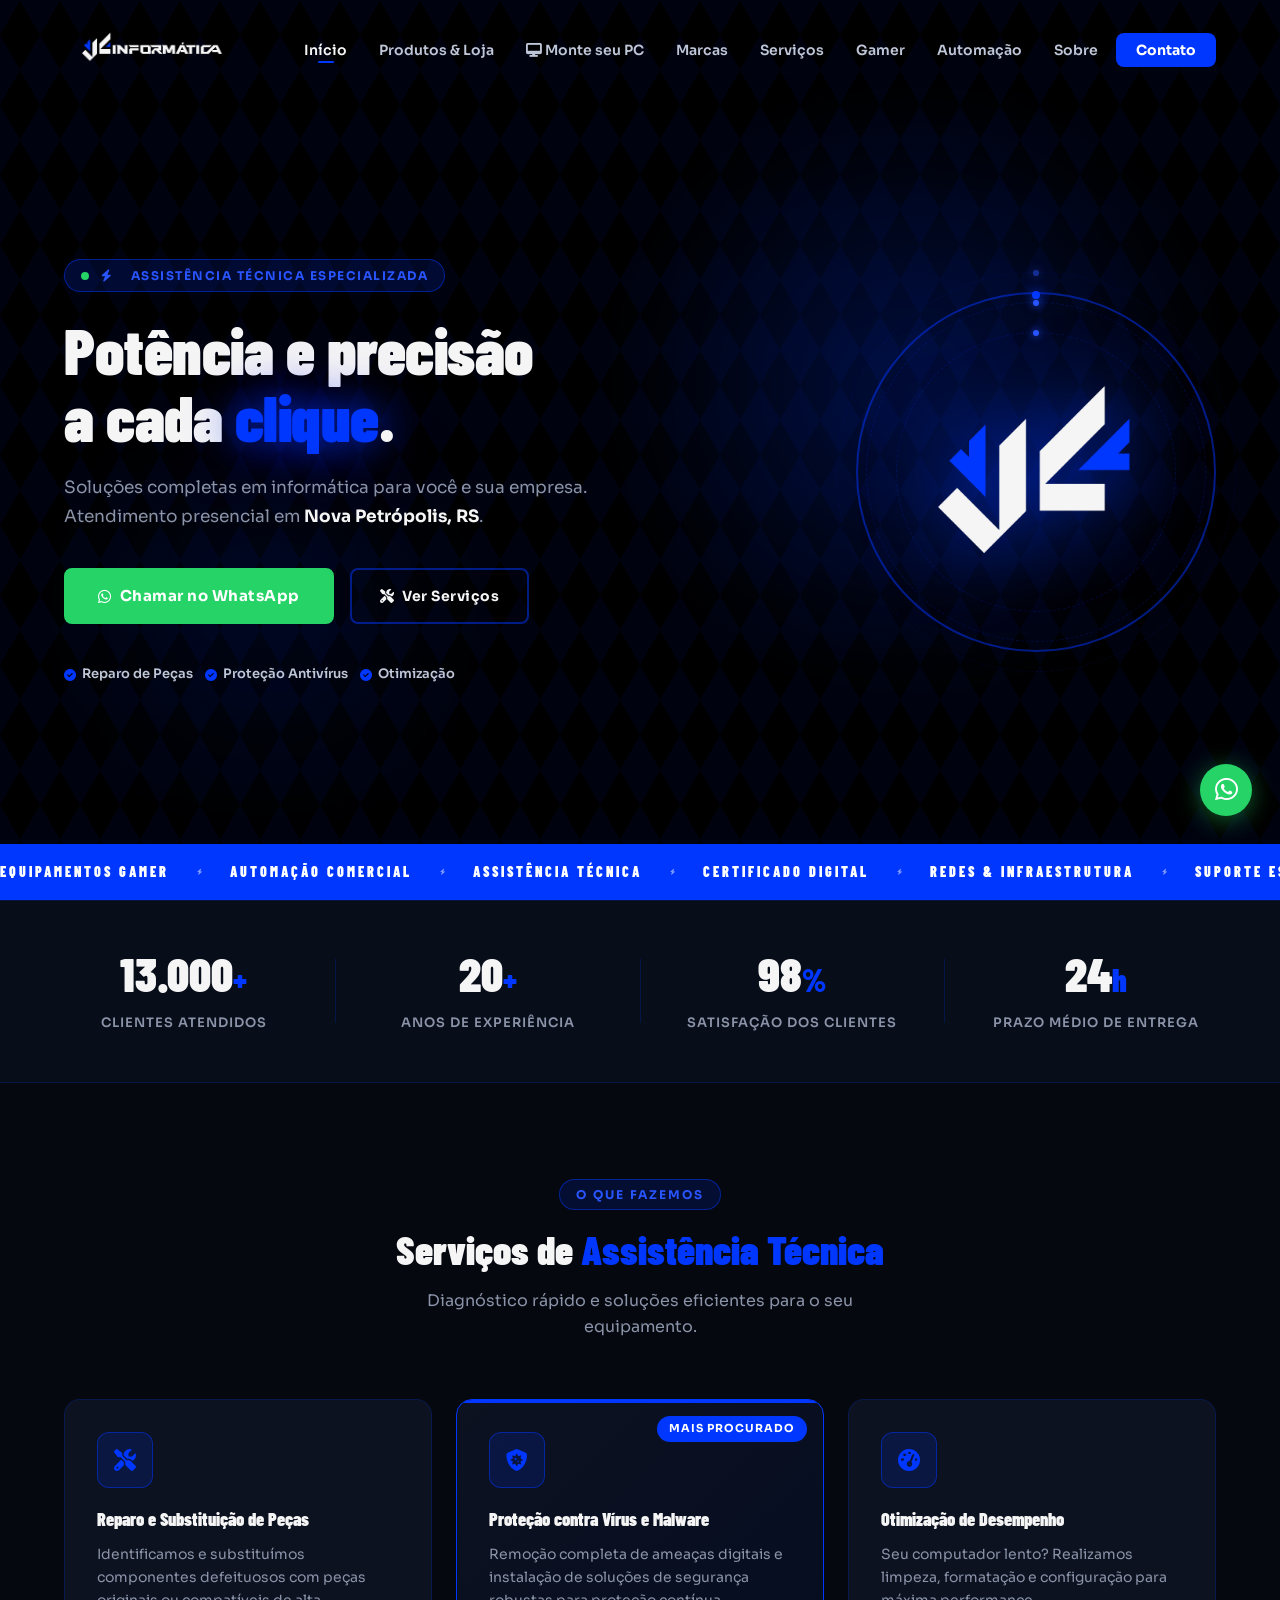
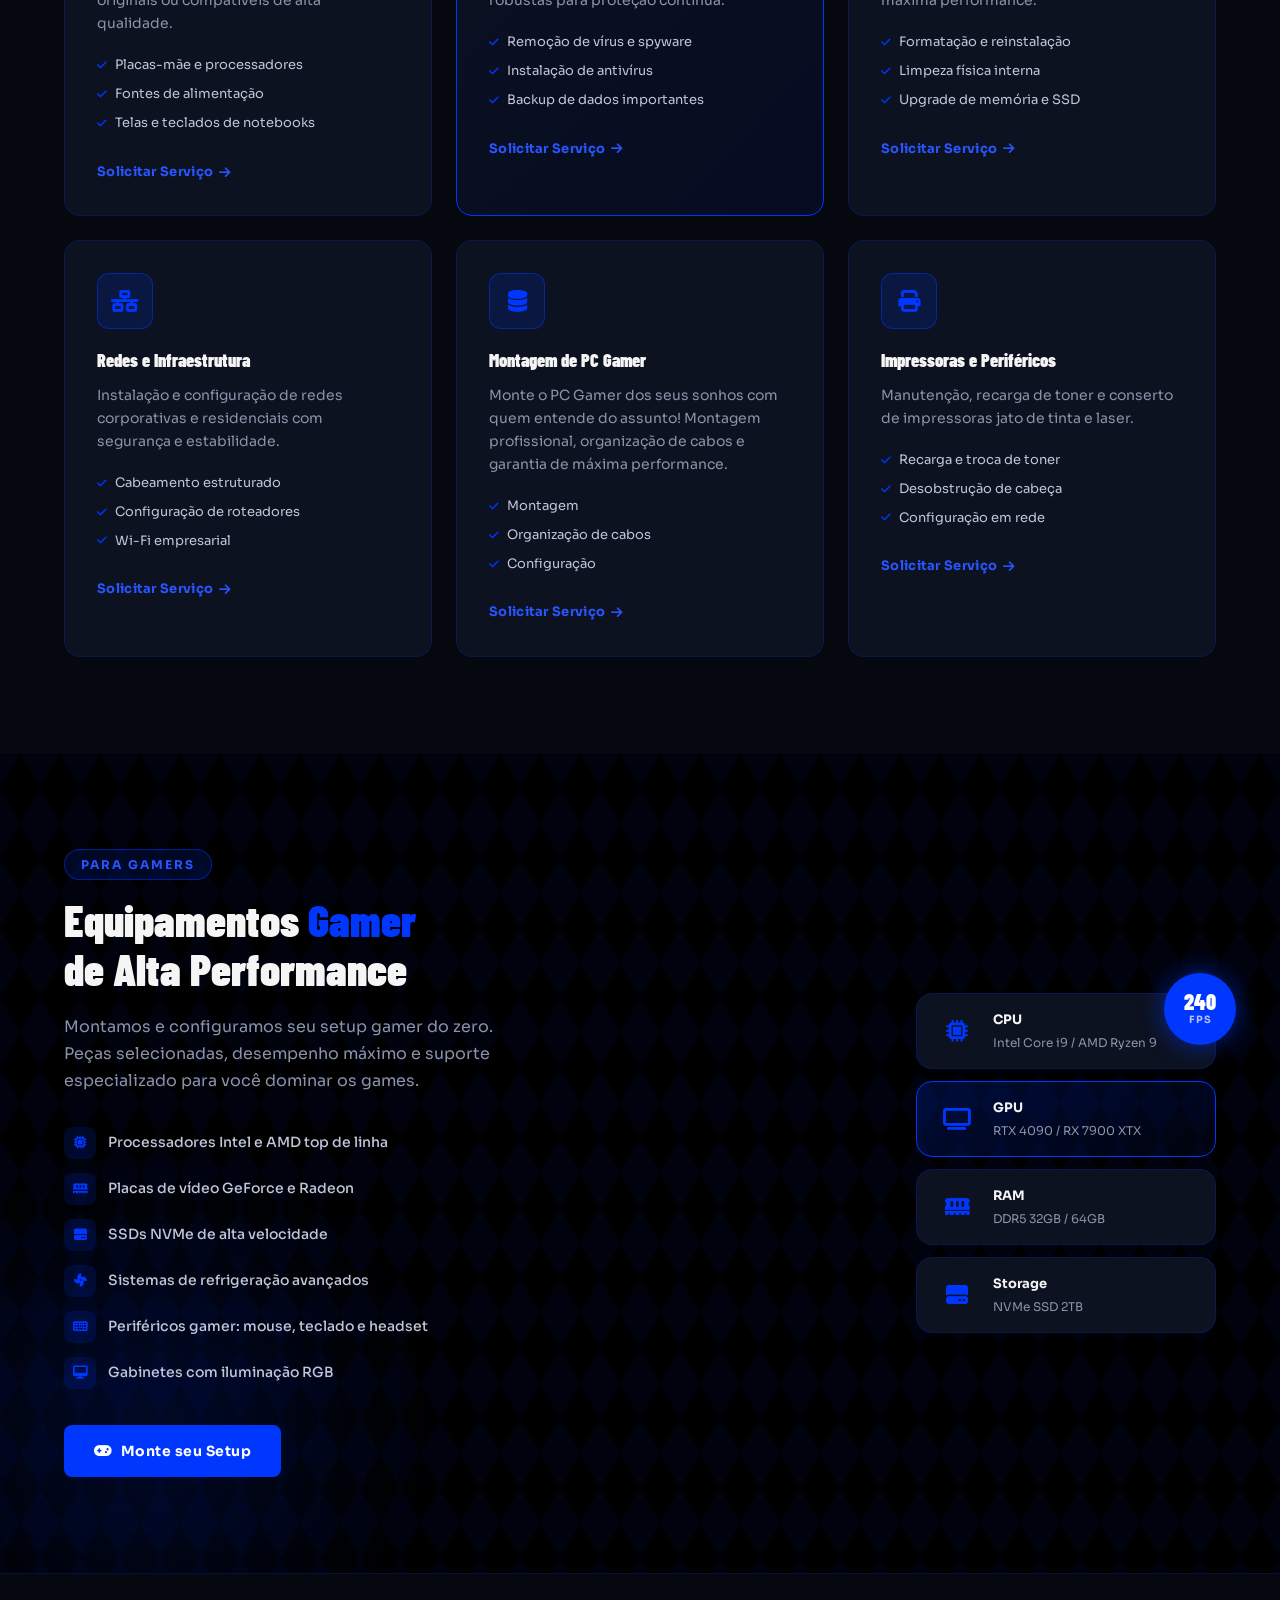
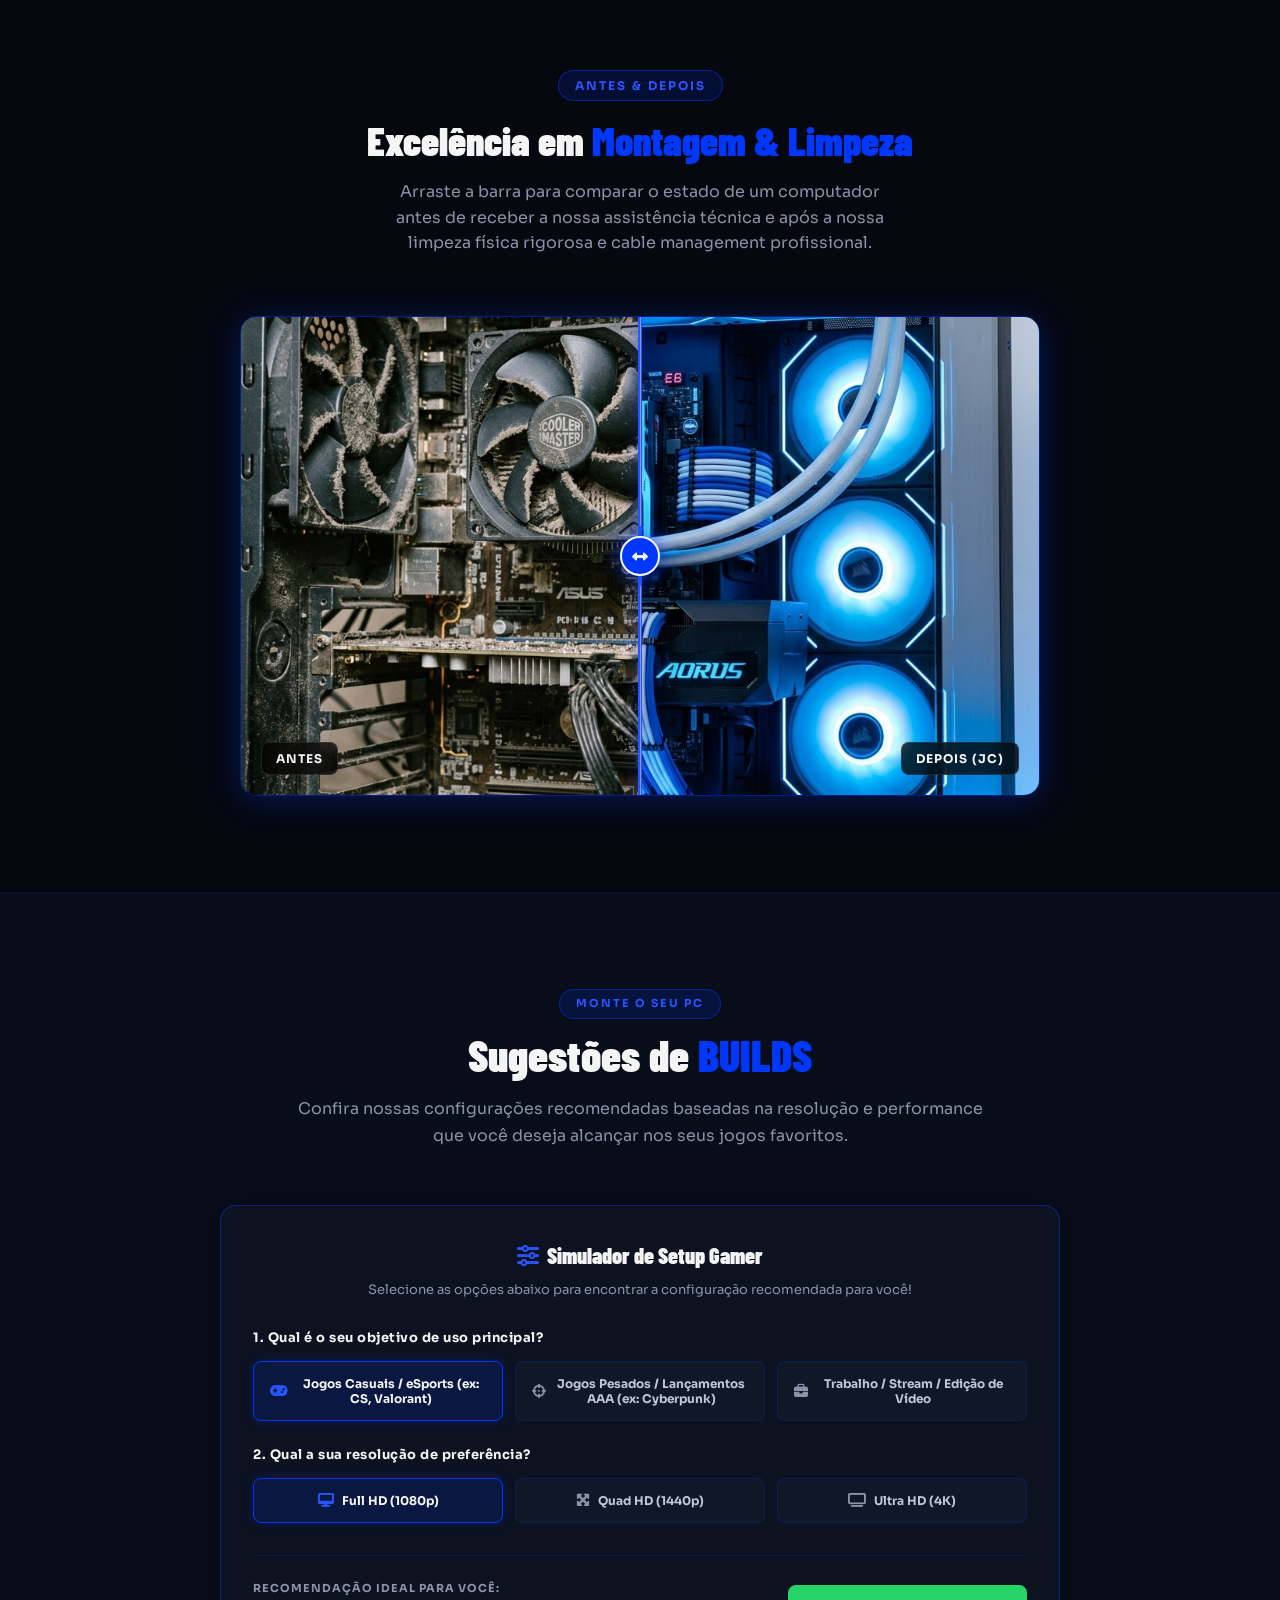
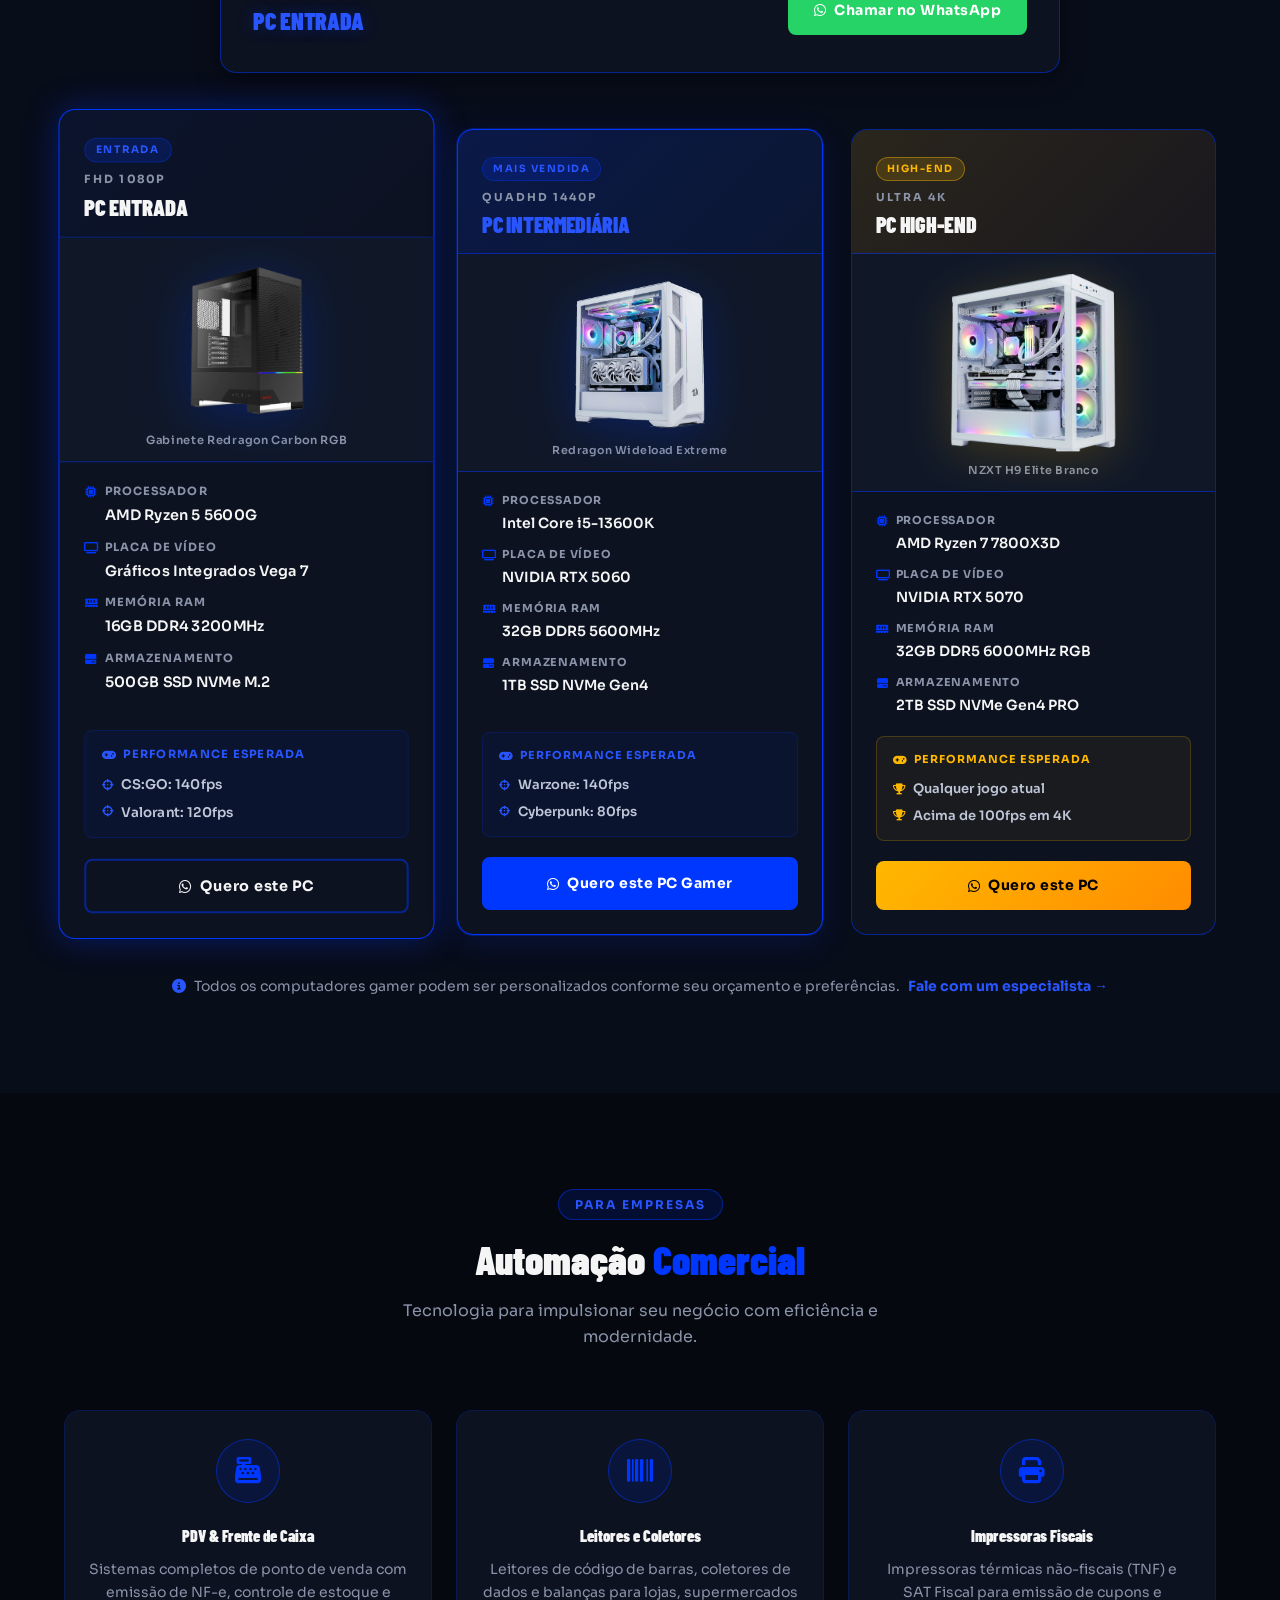
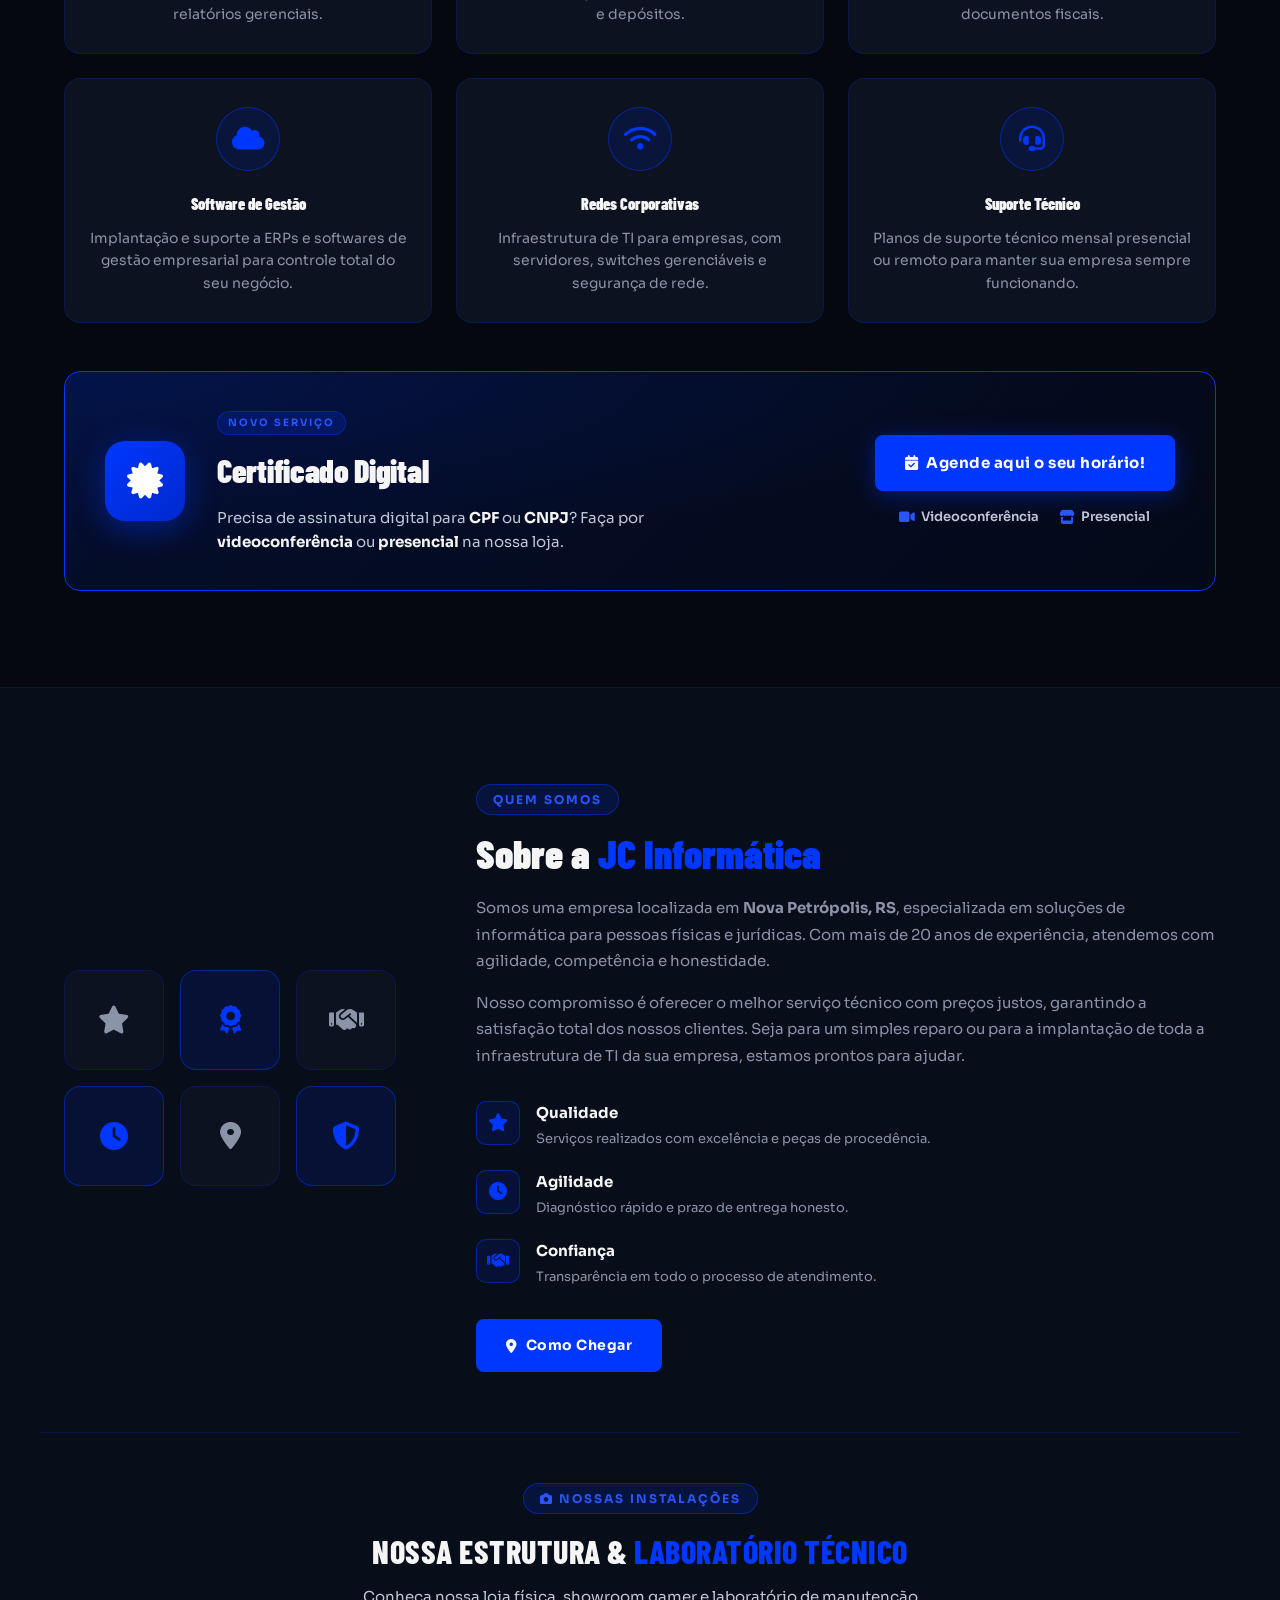
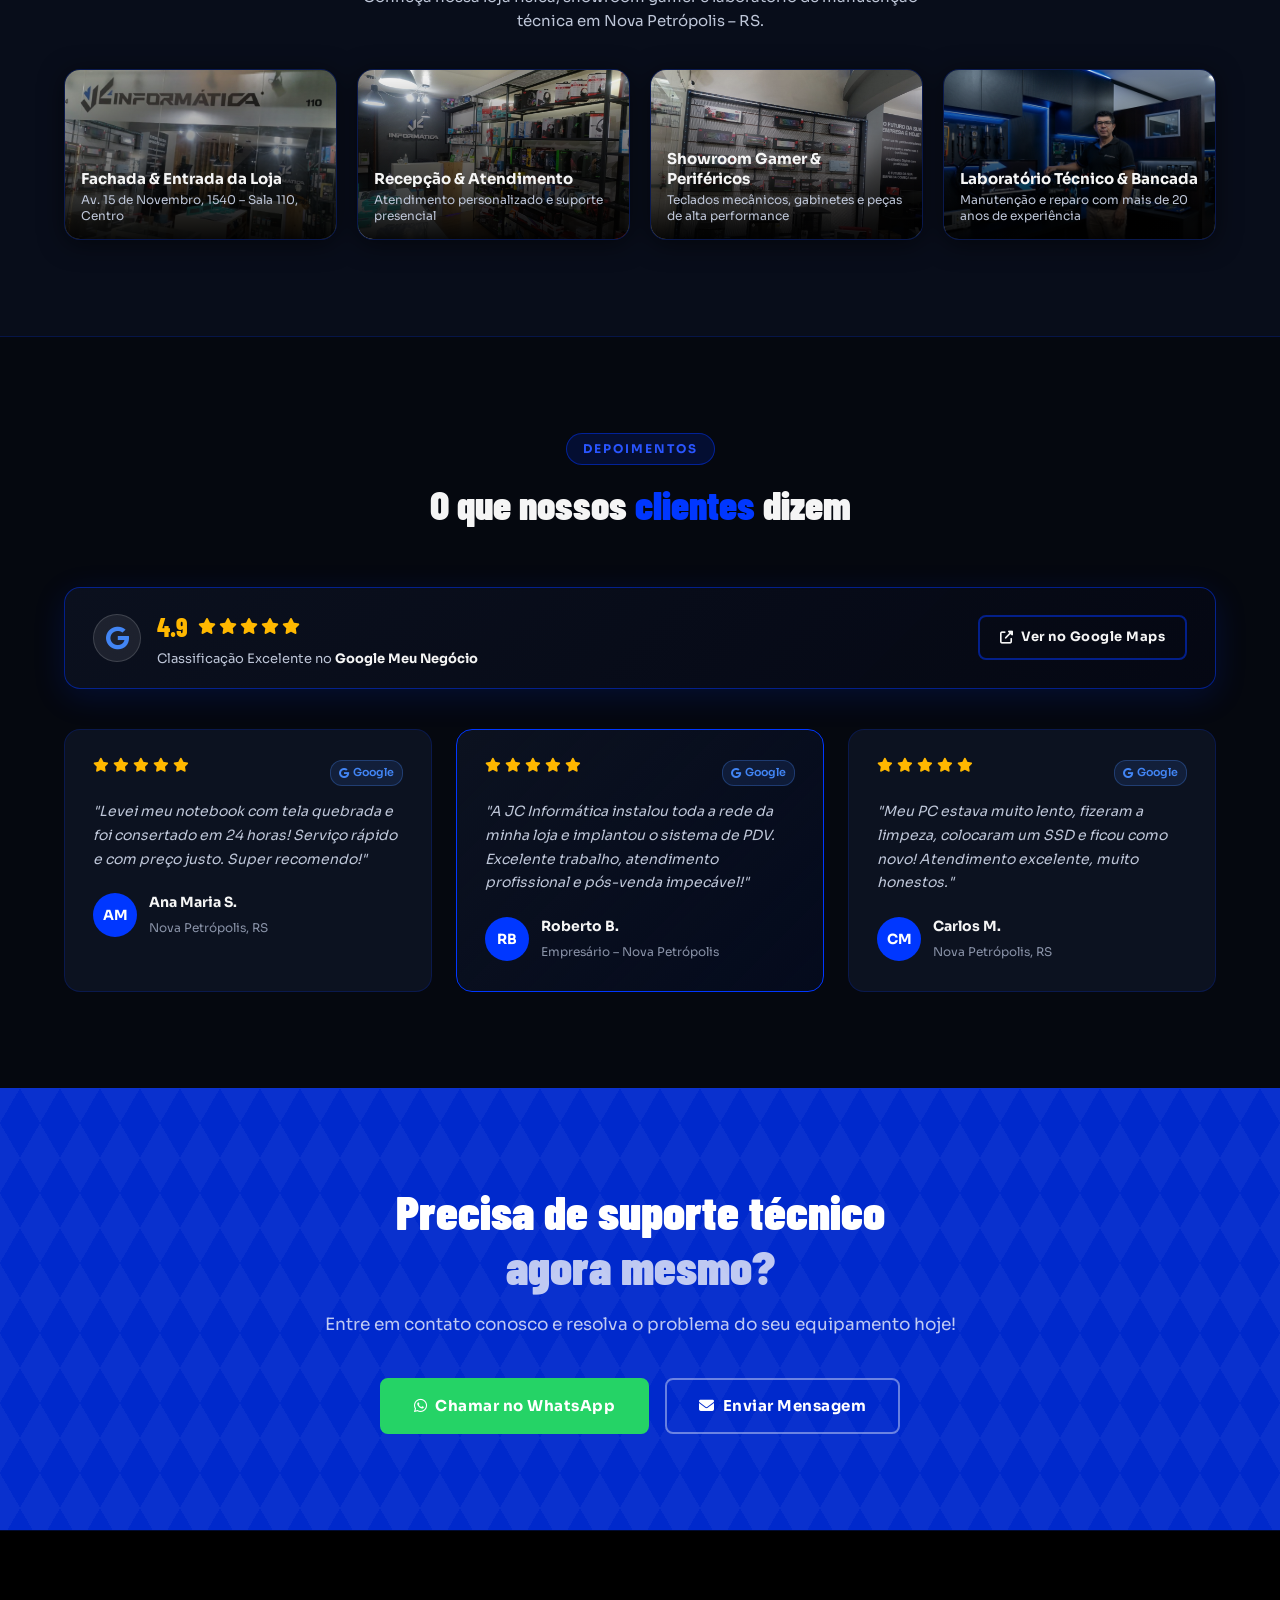
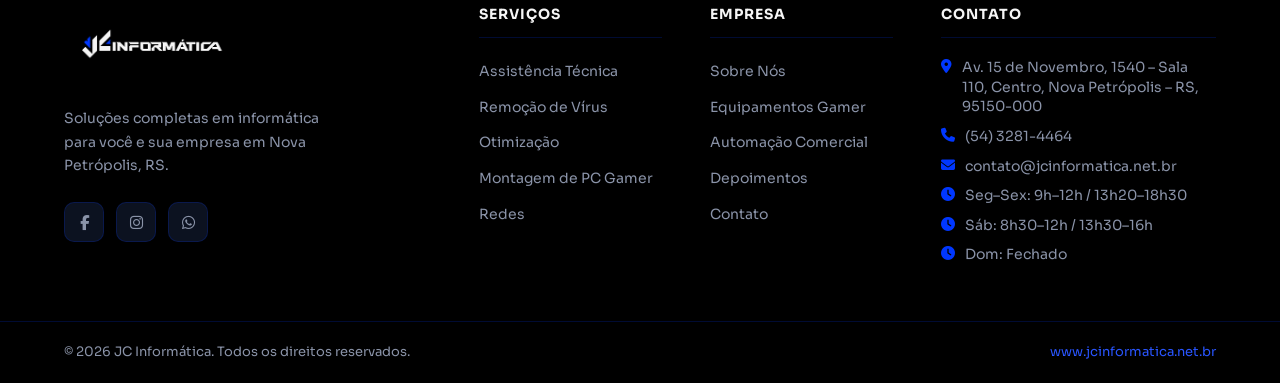
==== index.html @ 368626bd "Add files via upload" ====
<!DOCTYPE html>
<html lang="pt-BR">
<head>
  <meta charset="UTF-8" />
  <meta name="viewport" content="width=device-width, initial-scale=1.0" />
  <title>JC Informática | Assistência Técnica | Nova Petrópolis, RS</title>
  <meta name="description" content="JC Informática - Assistência técnica especializada, equipamentos gamer e automação comercial em Nova Petrópolis, RS. Mais de 20 anos de experiência." />
  <meta name="keywords" content="assistência técnica, computadores, notebooks, gamer, automação comercial, Nova Petrópolis, RS" />
  
  <!-- Favicons -->
  <link rel="icon" type="image/svg+xml" href="imagem/logo.svg" />
  <link rel="apple-touch-icon" href="imagem/SIMBOLO BRANCO.png" />
  
  <!-- Open Graph / Facebook / WhatsApp -->
  <meta property="og:type" content="website" />
  <meta property="og:url" content="https://www.jcinformatica.net.br/" />
  <meta property="og:title" content="JC Informática | Assistência Técnica Especializada em Nova Petrópolis" />
  <meta property="og:description" content="Computadores, notebooks, setups gamer de alta performance e automação comercial. Mais de 20 anos de experiência com agilidade e confiança!" />
  <meta property="og:image" content="https://www.jcinformatica.net.br/imagem/LOGO%20JC%20INFORM%C3%81TICA.png" />

  <!-- Twitter -->
  <meta property="twitter:card" content="summary_large_image" />
  <meta property="twitter:title" content="JC Informática | Assistência Técnica" />
  <meta property="twitter:description" content="Computadores, notebooks, setups gamer e automação comercial em Nova Petrópolis, RS." />
  <meta property="twitter:image" content="https://www.jcinformatica.net.br/imagem/LOGO%20JC%20INFORM%C3%81TICA.png" />
  
  <!-- JSON-LD LocalBusiness Schema -->
  <script type="application/ld+json">
  {
    "@context": "https://schema.org",
    "@type": "LocalBusiness",
    "name": "JC Informática",
    "image": "https://www.jcinformatica.net.br/imagem/LOGO%20JC%20INFORM%C3%81TICA.png",
    "@id": "https://www.jcinformatica.net.br/#localbusiness",
    "url": "https://www.jcinformatica.net.br/",
    "telephone": "+55-54-3281-4464",
    "priceRange": "$$",
    "address": {
      "@type": "PostalAddress",
      "streetAddress": "Av. 15 de Novembro, 1540, Sala 110, Centro",
      "addressLocality": "Nova Petrópolis",
      "addressRegion": "RS",
      "postalCode": "95150-000",
      "addressCountry": "BR"
    },
    "geo": {
      "@type": "GeoCoordinates",
      "latitude": -29.37895,
      "longitude": -51.11417
    },
    "openingHoursSpecification": [
      {
        "@type": "OpeningHoursSpecification",
        "dayOfWeek": ["Monday", "Tuesday", "Wednesday", "Thursday", "Friday"],
        "opens": "09:00",
        "closes": "12:00"
      },
      {
        "@type": "OpeningHoursSpecification",
        "dayOfWeek": ["Monday", "Tuesday", "Wednesday", "Thursday", "Friday"],
        "opens": "13:20",
        "closes": "18:30"
      },
      {
        "@type": "OpeningHoursSpecification",
        "dayOfWeek": "Saturday",
        "opens": "08:30",
        "closes": "12:00"
      },
      {
        "@type": "OpeningHoursSpecification",
        "dayOfWeek": "Saturday",
        "opens": "13:30",
        "closes": "16:00"
      }
    ],
    "sameAs": [
      "https://www.facebook.com/jcinformatica.br",
      "https://www.instagram.com/jcinformaticanp/"
    ]
  }
  </script>

  <link rel="stylesheet" href="css/style.css?v=20" />
  <link rel="preconnect" href="https://fonts.googleapis.com" />
  <link rel="preconnect" href="https://fonts.gstatic.com" crossorigin />
  <link href="https://fonts.googleapis.com/css2?family=Barlow+Condensed:ital,wght@0,700;0,800;0,900;1,900&family=Sora:wght@300;400;500;600;700;800&display=swap" rel="stylesheet" />
  <link rel="stylesheet" href="https://cdn.jsdelivr.net/npm/@fortawesome/fontawesome-free@6.4.0/css/all.min.css" />
</head>
<body>

  <!-- ========== HEADER / NAV ========== -->
  <header id="header">
    <div class="container header-inner">
      <a href="/" class="logo" aria-label="JC Informática Home">
        <img src="imagem/LOGO JC INFORMÁTICA.png" alt="JC Informática" class="logo-img" />
      </a>

      <nav id="main-nav" aria-label="Navegação principal">
        <ul>
          <li><a href="/" class="active">Início</a></li>
          <li><a href="produtos">Produtos &amp; Loja</a></li>
          <li><a href="monte-seu-pc"><i class="fas fa-desktop"></i> Monte seu PC</a></li>
          <li><a href="marcas">Marcas</a></li>
          <li><a href="#servicos">Serviços</a></li>
          <li><a href="#gamer">Gamer</a></li>
          <li><a href="#automacao">Automação</a></li>
          <li><a href="#sobre">Sobre</a></li>
          <li><a href="contato" class="nav-cta">Contato</a></li>
        </ul>
      </nav>

      <button class="hamburger" id="hamburger" aria-label="Abrir menu" aria-expanded="false">
        <span></span><span></span><span></span>
      </button>
    </div>
  </header>

  <!-- ========== HERO SECTION ========== -->
  <section id="hero">
    <div class="hero-bg">
      <div class="triangle-grid" aria-hidden="true"></div>
      <div class="hero-glow" aria-hidden="true"></div>
      <div class="hero-glow-2" aria-hidden="true"></div>
    </div>

    <div class="container hero-inner">
      <div class="hero-content">
        <div class="hero-badge">
          <span class="badge-dot"></span>
          <i class="fas fa-bolt"></i>&nbsp; Assistência Técnica Especializada
        </div>
        <h1 class="hero-title">
          Potência e precisão<br />a cada <span class="accent text-glow">clique</span>.
        </h1>
        <p class="hero-subtitle">
          Soluções completas em informática para você e sua empresa.<br />
          Atendimento presencial em <strong style="color:var(--white)">Nova Petrópolis, RS</strong>.
        </p>
        <div class="hero-actions">
          <a href="https://wa.me/555432814464" target="_blank" rel="noopener" class="btn btn-whatsapp">
            <i class="fab fa-whatsapp"></i> Chamar no WhatsApp
          </a>
          <a href="#servicos" class="btn btn-outline">
            <i class="fas fa-tools"></i> Ver Serviços
          </a>
        </div>

        <div class="hero-tags">
          <span><i class="fas fa-check-circle"></i> Reparo de Peças</span>
          <span><i class="fas fa-check-circle"></i> Proteção Antivírus</span>
          <span><i class="fas fa-check-circle"></i> Otimização</span>
        </div>
      </div>

      <div class="hero-visual" aria-hidden="true">
        <div class="laptop-wrapper">
          <div class="glow-ring"></div>
          <div class="hero-logo-big">
            <img src="imagem/SIMBOLO BRANCO.png" alt="JC Informática" class="hero-logo-img" />
          </div>
          <div class="orbit orbit-1"><div class="orbit-dot"></div></div>
          <div class="orbit orbit-2"><div class="orbit-dot"></div></div>
          <div class="orbit orbit-3"><div class="orbit-dot"></div></div>
        </div>
      </div>
    </div>

    <!-- Marquee strip -->
    <div class="marquee-strip" aria-hidden="true">
      <div class="marquee-track">
        <span>EQUIPAMENTOS GAMER</span>
        <i class="fas fa-bolt"></i>
        <span>AUTOMAÇÃO COMERCIAL</span>
        <i class="fas fa-bolt"></i>
        <span>ASSISTÊNCIA TÉCNICA</span>
        <i class="fas fa-bolt"></i>
        <span>CERTIFICADO DIGITAL</span>
        <i class="fas fa-bolt"></i>
        <span>REDES & INFRAESTRUTURA</span>
        <i class="fas fa-bolt"></i>
        <span>SUPORTE ESPECIALIZADO</span>
        <i class="fas fa-bolt"></i>
      </div>
    </div>
  </section>

  <!-- ========== STATS BAR ========== -->
  <section id="stats" class="stats-bar">
    <div class="container stats-inner">
      <div class="stat-item">
        <span class="stat-number" data-target="13000">0</span><span class="stat-plus">+</span>
        <p>Clientes Atendidos</p>
      </div>
      <div class="stat-divider"></div>
      <div class="stat-item">
        <span class="stat-number" data-target="20">0</span><span class="stat-plus">+</span>
        <p>Anos de Experiência</p>
      </div>
      <div class="stat-divider"></div>
      <div class="stat-item">
        <span class="stat-number" data-target="98">0</span><span class="stat-plus">%</span>
        <p>Satisfação dos Clientes</p>
      </div>
      <div class="stat-divider"></div>
      <div class="stat-item">
        <span class="stat-number" data-target="24">0</span><span class="stat-plus">h</span>
        <p>Prazo Médio de Entrega</p>
      </div>
    </div>
  </section>

  <!-- ========== SERVICES SECTION ========== -->
  <section id="servicos" class="section-dark">
    <div class="container">
      <div class="section-header">
        <span class="section-tag">O que fazemos</span>
        <h2>Serviços de <span class="accent">Assistência Técnica</span></h2>
        <p>Diagnóstico rápido e soluções eficientes para o seu equipamento.</p>
      </div>

      <div class="cards-grid">

        <article class="service-card">
          <div class="card-icon"><i class="fas fa-tools"></i></div>
          <h3>Reparo e Substituição de Peças</h3>
          <p>Identificamos e substituímos componentes defeituosos com peças originais ou compatíveis de alta qualidade.</p>
          <ul class="card-list">
            <li><i class="fas fa-check"></i> Placas-mãe e processadores</li>
            <li><i class="fas fa-check"></i> Fontes de alimentação</li>
            <li><i class="fas fa-check"></i> Telas e teclados de notebooks</li>
          </ul>
          <a href="contato" class="card-link">Solicitar Serviço <i class="fas fa-arrow-right"></i></a>
        </article>

        <article class="service-card featured">
          <div class="featured-badge">Mais Procurado</div>
          <div class="card-icon"><i class="fas fa-shield-virus"></i></div>
          <h3>Proteção contra Vírus e Malware</h3>
          <p>Remoção completa de ameaças digitais e instalação de soluções de segurança robustas para proteção contínua.</p>
          <ul class="card-list">
            <li><i class="fas fa-check"></i> Remoção de vírus e spyware</li>
            <li><i class="fas fa-check"></i> Instalação de antivírus</li>
            <li><i class="fas fa-check"></i> Backup de dados importantes</li>
          </ul>
          <a href="contato" class="card-link">Solicitar Serviço <i class="fas fa-arrow-right"></i></a>
        </article>

        <article class="service-card">
          <div class="card-icon"><i class="fas fa-tachometer-alt"></i></div>
          <h3>Otimização de Desempenho</h3>
          <p>Seu computador lento? Realizamos limpeza, formatação e configuração para máxima performance.</p>
          <ul class="card-list">
            <li><i class="fas fa-check"></i> Formatação e reinstalação</li>
            <li><i class="fas fa-check"></i> Limpeza física interna</li>
            <li><i class="fas fa-check"></i> Upgrade de memória e SSD</li>
          </ul>
          <a href="contato" class="card-link">Solicitar Serviço <i class="fas fa-arrow-right"></i></a>
        </article>

        <article class="service-card">
          <div class="card-icon"><i class="fas fa-network-wired"></i></div>
          <h3>Redes e Infraestrutura</h3>
          <p>Instalação e configuração de redes corporativas e residenciais com segurança e estabilidade.</p>
          <ul class="card-list">
            <li><i class="fas fa-check"></i> Cabeamento estruturado</li>
            <li><i class="fas fa-check"></i> Configuração de roteadores</li>
            <li><i class="fas fa-check"></i> Wi-Fi empresarial</li>
          </ul>
          <a href="contato" class="card-link">Solicitar Serviço <i class="fas fa-arrow-right"></i></a>
        </article>

        <article class="service-card">
          <div class="card-icon"><i class="fas fa-database"></i></div>
          <h3>Montagem de PC Gamer</h3>
          <p>Monte o PC Gamer dos seus sonhos com quem entende do assunto! Montagem profissional, organização de cabos e garantia de máxima performance.</p>
          <ul class="card-list">
            <li><i class="fas fa-check"></i>Montagem</li>
            <li><i class="fas fa-check"></i>Organização de cabos</li>
            <li><i class="fas fa-check"></i>Configuração</li>
          </ul>
          <a href="contato" class="card-link">Solicitar Serviço <i class="fas fa-arrow-right"></i></a>
        </article>

        <article class="service-card">
          <div class="card-icon"><i class="fas fa-print"></i></div>
          <h3>Impressoras e Periféricos</h3>
          <p>Manutenção, recarga de toner e conserto de impressoras jato de tinta e laser.</p>
          <ul class="card-list">
            <li><i class="fas fa-check"></i> Recarga e troca de toner</li>
            <li><i class="fas fa-check"></i> Desobstrução de cabeça</li>
            <li><i class="fas fa-check"></i> Configuração em rede</li>
          </ul>
          <a href="contato" class="card-link">Solicitar Serviço <i class="fas fa-arrow-right"></i></a>
        </article>

      </div>
    </div>
  </section>

  <!-- ========== GAMER SECTION ========== -->
  <section id="gamer" class="section-gamer">
    <div class="gamer-bg-pattern" aria-hidden="true"></div>
    <div class="container gamer-inner">
      <div class="gamer-text">
        <span class="section-tag">Para Gamers</span>
        <h2>Equipamentos <span class="accent">Gamer</span><br />de Alta Performance</h2>
        <p>
          Montamos e configuramos seu setup gamer do zero. Peças selecionadas,
          desempenho máximo e suporte especializado para você dominar os games.
        </p>
        <ul class="gamer-features">
          <li><i class="fas fa-microchip"></i> Processadores Intel e AMD top de linha</li>
          <li><i class="fas fa-memory"></i> Placas de vídeo GeForce e Radeon</li>
          <li><i class="fas fa-hdd"></i> SSDs NVMe de alta velocidade</li>
          <li><i class="fas fa-fan"></i> Sistemas de refrigeração avançados</li>
          <li><i class="fas fa-keyboard"></i> Periféricos gamer: mouse, teclado e headset</li>
          <li><i class="fas fa-desktop"></i> Gabinetes com iluminação RGB</li>
        </ul>
        <a href="contato" class="btn btn-primary">
          <i class="fas fa-gamepad"></i> Monte seu Setup
        </a>
      </div>

      <div class="gamer-visual" aria-hidden="true">
        <div class="gamer-card-stack">
          <div class="gamer-stat-card">
            <i class="fas fa-microchip"></i>
            <div>
              <strong>CPU</strong>
              <span>Intel Core i9 / AMD Ryzen 9</span>
            </div>
          </div>
          <div class="gamer-stat-card accent-card">
            <i class="fas fa-tv"></i>
            <div>
              <strong>GPU</strong>
              <span>RTX 4090 / RX 7900 XTX</span>
            </div>
          </div>
          <div class="gamer-stat-card">
            <i class="fas fa-memory"></i>
            <div>
              <strong>RAM</strong>
              <span>DDR5 32GB / 64GB</span>
            </div>
          </div>
          <div class="gamer-stat-card">
            <i class="fas fa-hdd"></i>
            <div>
              <strong>Storage</strong>
              <span>NVMe SSD 2TB</span>
            </div>
          </div>
          <div class="gamer-fps-badge">
            <span class="fps-number">240</span>
            <span class="fps-label">FPS</span>
          </div>
        </div>
      </div>
    </div>
  </section>

  <!-- ========== SLIDER REPAROS / CABLE MANAGEMENT (Antes e Depois) ========== -->
  <section id="reparos-slider" class="section-dark" style="border-top: 1px solid var(--border); border-bottom: 1px solid var(--border);">
    <div class="container">
      <div class="section-header">
        <span class="section-tag">Antes & Depois</span>
        <h2>Excelência em <span class="accent">Montagem & Limpeza</span></h2>
        <p>Arraste a barra para comparar o estado de um computador antes de receber a nossa assistência técnica e após a nossa limpeza física rigorosa e cable management profissional.</p>
      </div>

      <div class="slider-comparison-container">
        <!-- Imagem de Depois (Fundo) -->
        <div class="slider-image img-after">
          <img src="imagem/pc_after.png" alt="PC Gamer com Cable Management impecável e limpo" loading="lazy" />
          <span class="slider-label label-after">Depois (JC)</span>
        </div>
        
        <!-- Imagem de Antes (Sobreposta) -->
        <div class="slider-image img-before" id="before-img-wrapper">
          <img src="imagem/pc_before.png" alt="PC antigo poeirento e com cabos desorganizados" loading="lazy" />
          <span class="slider-label label-before">Antes</span>
        </div>
        
        <!-- Alça de Arrasto (Handle) -->
        <div class="slider-handle" id="slider-drag-handle">
          <div class="handle-line"></div>
          <div class="handle-button">
            <i class="fas fa-arrows-alt-h"></i>
          </div>
          <div class="handle-line"></div>
        </div>
      </div>
    </div>
  </section>

  <!-- ========== SUGESTÕES DE BUILDS ========== -->
  <section id="builds" class="section-builds">
    <div class="container">
      <div class="builds-section-header">
        <span class="section-tag">Monte o seu PC</span>
        <h2>Sugestões de <span class="accent">BUILDS</span></h2>
        <p>Confira nossas configurações recomendadas baseadas na resolução e performance que você deseja alcançar nos seus jogos favoritos.</p>
      </div>

      <!-- SIMULADOR DE SETUP INTERATIVO -->
      <div class="simulator-wrapper">
        <div class="simulator-header">
          <h3><i class="fas fa-sliders-h"></i> Simulador de Setup Gamer</h3>
          <p>Selecione as opções abaixo para encontrar a configuração recomendada para você!</p>
        </div>
        <div class="simulator-body">
          <div class="sim-group">
            <span class="sim-label">1. Qual é o seu objetivo de uso principal?</span>
            <div class="sim-options" id="sim-objective">
              <button type="button" class="sim-opt active" data-value="casual">
                <i class="fas fa-gamepad"></i> Jogos Casuais / eSports (ex: CS, Valorant)
              </button>
              <button type="button" class="sim-opt" data-value="heavy">
                <i class="fas fa-crosshairs"></i> Jogos Pesados / Lançamentos AAA (ex: Cyberpunk)
              </button>
              <button type="button" class="sim-opt" data-value="work">
                <i class="fas fa-briefcase"></i> Trabalho / Stream / Edição de Vídeo
              </button>
            </div>
          </div>
          <div class="sim-group">
            <span class="sim-label">2. Qual a sua resolução de preferência?</span>
            <div class="sim-options" id="sim-resolution">
              <button type="button" class="sim-opt active" data-value="fhd">
                <i class="fas fa-desktop"></i> Full HD (1080p)
              </button>
              <button type="button" class="sim-opt" data-value="qhd">
                <i class="fas fa-expand-arrows-alt"></i> Quad HD (1440p)
              </button>
              <button type="button" class="sim-opt" data-value="4k">
                <i class="fas fa-tv"></i> Ultra HD (4K)
              </button>
            </div>
          </div>
        </div>
        <div class="simulator-footer">
          <div class="sim-recommendation">
            <span class="rec-label">Recomendação ideal para você:</span>
            <strong class="rec-value" id="sim-result">PC ENTRADA</strong>
          </div>
          <div class="sim-action">
            <a href="https://wa.me/555432814464?text=Olá!%20Gostaria%20de%20um%20orçamento%20para%20a%20Build%20Entrada." id="sim-whatsapp-btn" target="_blank" rel="noopener" class="btn btn-whatsapp">
              <i class="fab fa-whatsapp"></i> Chamar no WhatsApp
            </a>
          </div>
        </div>
      </div>

      <div class="builds-grid">

        <!-- PC ENTRADA -->
        <div class="build-card">
          <div class="build-header build-entry">
            <div class="build-badge">Entrada</div>
            <div class="build-res">FHD 1080p</div>
            <h3 class="build-name">PC ENTRADA</h3>
          </div>
          <div class="build-case-img">
            <img src="imagem/redrogomoba.png"
                 alt="Gabinete Redragon Carbon RGB"
                 loading="lazy" />
            <div class="build-case-label">Gabinete Redragon Carbon RGB</div>
          </div>
          <ul class="build-specs">
            <li>
              <span class="spec-label"><i class="fas fa-microchip"></i> Processador</span>
              <span class="spec-value">AMD Ryzen 5 5600G</span>
            </li>
            <li>
              <span class="spec-label"><i class="fas fa-tv"></i> Placa de Vídeo</span>
              <span class="spec-value">Gráficos Integrados Vega 7</span>
            </li>
            <li>
              <span class="spec-label"><i class="fas fa-memory"></i> Memória RAM</span>
              <span class="spec-value">16GB DDR4 3200MHz</span>
            </li>
            <li>
              <span class="spec-label"><i class="fas fa-hdd"></i> Armazenamento</span>
              <span class="spec-value">500GB SSD NVMe M.2</span>
            </li>
          </ul>
          <div class="build-performance">
            <div class="perf-title"><i class="fas fa-gamepad"></i> Performance Esperada</div>
            <div class="perf-tags">
              <span><i class="fas fa-crosshairs"></i> CS:GO: 140fps</span>
              <span><i class="fas fa-crosshairs"></i> Valorant: 120fps</span>
            </div>
          </div>
          <a href="https://wa.me/555432814464?text=Olá!%20Tenho%20interesse%20na%20Build%20Entrada%20FHD%201080p." target="_blank" rel="noopener" class="btn btn-outline build-cta">
            <i class="fab fa-whatsapp"></i> Quero este PC
          </a>
        </div>

        <!-- PC INTERMEDIÁRIA -->
        <div class="build-card build-featured">
          <div class="build-header build-mid">
            <div class="build-badge">Mais Vendida</div>
            <div class="build-res">QuadHD 1440p</div>
            <h3 class="build-name">PC INTERMEDIÁRIA</h3>
          </div>
          <div class="build-case-img">
            <img src="imagem/pc game 2.PNG"
                 alt="Gabinete Redragon Wideload Extreme"
                 loading="lazy" />
            <div class="build-case-label">Redragon Wideload Extreme</div>
          </div>
          <ul class="build-specs">
            <li>
              <span class="spec-label"><i class="fas fa-microchip"></i> Processador</span>
              <span class="spec-value">Intel Core i5-13600K</span>
            </li>
            <li>
              <span class="spec-label"><i class="fas fa-tv"></i> Placa de Vídeo</span>
              <span class="spec-value">NVIDIA RTX 5060</span>
            </li>
            <li>
              <span class="spec-label"><i class="fas fa-memory"></i> Memória RAM</span>
              <span class="spec-value">32GB DDR5 5600MHz</span>
            </li>
            <li>
              <span class="spec-label"><i class="fas fa-hdd"></i> Armazenamento</span>
              <span class="spec-value">1TB SSD NVMe Gen4</span>
            </li>
          </ul>
          <div class="build-performance">
            <div class="perf-title"><i class="fas fa-gamepad"></i> Performance Esperada</div>
            <div class="perf-tags">
              <span><i class="fas fa-crosshairs"></i> Warzone: 140fps</span>
              <span><i class="fas fa-crosshairs"></i> Cyberpunk: 80fps</span>
            </div>
          </div>
          <a href="https://wa.me/555432814464?text=Olá!%20Tenho%20interesse%20na%20Build%20Intermediária%20QuadHD%201440p." target="_blank" rel="noopener" class="btn btn-primary build-cta">
            <i class="fab fa-whatsapp"></i> Quero este PC Gamer
          </a>
        </div>

        <!-- BUILD HIGH-END -->
        <div class="build-card build-highend">
          <div class="build-header build-high">
            <div class="build-badge build-badge-gold">High-End</div>
            <div class="build-res">Ultra 4K</div>
            <h3 class="build-name">PC HIGH-END</h3>
          </div>
          <div class="build-case-img build-case-hero">
            <img src="imagem/Gabinete NZXT H9.png"
                 alt="Gabinete NZXT H9 Elite Branco"
                 loading="lazy" />
            <div class="build-case-label">NZXT H9 Elite Branco</div>
          </div>
          <ul class="build-specs">
            <li>
              <span class="spec-label"><i class="fas fa-microchip"></i> Processador</span>
              <span class="spec-value">AMD Ryzen 7 7800X3D</span>
            </li>
            <li>
              <span class="spec-label"><i class="fas fa-tv"></i> Placa de Vídeo</span>
              <span class="spec-value">NVIDIA RTX 5070</span>
            </li>
            <li>
              <span class="spec-label"><i class="fas fa-memory"></i> Memória RAM</span>
              <span class="spec-value">32GB DDR5 6000MHz RGB</span>
            </li>
            <li>
              <span class="spec-label"><i class="fas fa-hdd"></i> Armazenamento</span>
              <span class="spec-value">2TB SSD NVMe Gen4 PRO</span>
            </li>
          </ul>
          <div class="build-performance">
            <div class="perf-title"><i class="fas fa-gamepad"></i> Performance Esperada</div>
            <div class="perf-tags">
              <span><i class="fas fa-trophy"></i> Qualquer jogo atual</span>
              <span><i class="fas fa-trophy"></i> Acima de 100fps em 4K</span>
            </div>
          </div>
          <a href="https://wa.me/555432814464?text=Olá!%20Tenho%20interesse%20na%20Build%20High-End%20Ultra%204K." target="_blank" rel="noopener" class="btn btn-primary build-cta build-cta-gold">
            <i class="fab fa-whatsapp"></i> Quero este PC
          </a>
        </div>

      </div><!-- .builds-grid -->

      <p class="builds-note">
        <i class="fas fa-info-circle"></i>
        Todos os computadores gamer podem ser personalizados conforme seu orçamento e preferências.
        <a href="https://wa.me/555432814464?text=Olá!%20Quero%20montar%20um%20PC%20gamer%20personalizado." target="_blank" rel="noopener">Fale com um especialista →</a>
      </p>
    </div>
  </section>

  <!-- ========== AUTOMAÇÃO COMERCIAL ========== -->
  <section id="automacao" class="section-dark">
    <div class="container">
      <div class="section-header">
        <span class="section-tag">Para Empresas</span>
        <h2>Automação <span class="accent">Comercial</span></h2>
        <p>Tecnologia para impulsionar seu negócio com eficiência e modernidade.</p>
      </div>

      <div class="automacao-grid">
        <article class="automacao-card">
          <div class="auto-icon"><i class="fas fa-cash-register"></i></div>
          <h3>PDV & Frente de Caixa</h3>
          <p>Sistemas completos de ponto de venda com emissão de NF-e, controle de estoque e relatórios gerenciais.</p>
        </article>
        <article class="automacao-card">
          <div class="auto-icon"><i class="fas fa-barcode"></i></div>
          <h3>Leitores e Coletores</h3>
          <p>Leitores de código de barras, coletores de dados e balanças para lojas, supermercados e depósitos.</p>
        </article>
        <article class="automacao-card">
          <div class="auto-icon"><i class="fas fa-print"></i></div>
          <h3>Impressoras Fiscais</h3>
          <p>Impressoras térmicas não-fiscais (TNF) e SAT Fiscal para emissão de cupons e documentos fiscais.</p>
        </article>
        <article class="automacao-card">
          <div class="auto-icon"><i class="fas fa-cloud"></i></div>
          <h3>Software de Gestão</h3>
          <p>Implantação e suporte a ERPs e softwares de gestão empresarial para controle total do seu negócio.</p>
        </article>
        <article class="automacao-card">
          <div class="auto-icon"><i class="fas fa-wifi"></i></div>
          <h3>Redes Corporativas</h3>
          <p>Infraestrutura de TI para empresas, com servidores, switches gerenciáveis e segurança de rede.</p>
        </article>
        <article class="automacao-card">
          <div class="auto-icon"><i class="fas fa-headset"></i></div>
          <h3>Suporte Técnico</h3>
          <p>Planos de suporte técnico mensal presencial ou remoto para manter sua empresa sempre funcionando.</p>
        </article>
      </div>

      <!-- CERTIFICADO DIGITAL -->
      <div class="cert-banner">
        <div class="cert-banner-icon">
          <i class="fas fa-certificate"></i>
        </div>
        <div class="cert-banner-content">
          <span class="cert-tag">Novo Serviço</span>
          <h3>Certificado Digital</h3>
          <p>Precisa de assinatura digital para <strong>CPF</strong> ou <strong>CNPJ</strong>? Faça por <strong>videoconferência</strong> ou <strong>presencial</strong> na nossa loja.</p>
        </div>
        <div class="cert-banner-actions">
          <a href="https://wa.me/555497070322?text=Olá!%20Gostaria%20de%20agendar%20meu%20Certificado%20Digital." target="_blank" rel="noopener" class="btn btn-primary cert-btn">
            <i class="fas fa-calendar-check"></i> Agende aqui o seu horário!
          </a>
          <div class="cert-modes">
            <span><i class="fas fa-video"></i> Videoconferência</span>
            <span><i class="fas fa-store"></i> Presencial</span>
          </div>
        </div>
      </div>

    </div>
  </section>

  <!-- ========== SOBRE ========== -->
  <section id="sobre" class="section-sobre">
    <div class="container sobre-inner">
      <div class="sobre-visual" aria-hidden="true">
        <div class="sobre-hex-grid">
          <div class="hex"><i class="fas fa-star"></i></div>
          <div class="hex accent"><i class="fas fa-award"></i></div>
          <div class="hex"><i class="fas fa-handshake"></i></div>
          <div class="hex accent"><i class="fas fa-clock"></i></div>
          <div class="hex"><i class="fas fa-map-marker-alt"></i></div>
          <div class="hex accent"><i class="fas fa-shield-alt"></i></div>
        </div>
      </div>
      <div class="sobre-text">
        <span class="section-tag">Quem somos</span>
        <h2>Sobre a <span class="accent">JC Informática</span></h2>
        <p>
          Somos uma empresa localizada em <strong>Nova Petrópolis, RS</strong>,
          especializada em soluções de informática para pessoas físicas e jurídicas.
          Com mais de 20 anos de experiência, atendemos com agilidade, competência
          e honestidade.
        </p>
        <p>
          Nosso compromisso é oferecer o melhor serviço técnico com preços justos,
          garantindo a satisfação total dos nossos clientes. Seja para um simples
          reparo ou para a implantação de toda a infraestrutura de TI da sua empresa,
          estamos prontos para ajudar.
        </p>
        <div class="sobre-values">
          <div class="value-item">
            <i class="fas fa-star"></i>
            <div>
              <strong>Qualidade</strong>
              <p>Serviços realizados com excelência e peças de procedência.</p>
            </div>
          </div>
          <div class="value-item">
            <i class="fas fa-clock"></i>
            <div>
              <strong>Agilidade</strong>
              <p>Diagnóstico rápido e prazo de entrega honesto.</p>
            </div>
          </div>
          <div class="value-item">
            <i class="fas fa-handshake"></i>
            <div>
              <strong>Confiança</strong>
              <p>Transparência em todo o processo de atendimento.</p>
            </div>
          </div>
        </div>
        <a href="contato" class="btn btn-primary">
          <i class="fas fa-map-marker-alt"></i> Como Chegar
        </a>
      </div>
    </div>

    <!-- Galeria da Loja e Laboratório (Fotos 100% Reais) -->
    <div class="container store-gallery-wrapper">
      <div class="store-gallery-header">
        <span class="section-tag" style="margin-bottom:12px; display:inline-block;"><i class="fas fa-camera"></i> Nossas Instalações</span>
        <h3>Nossa Estrutura &amp; <span class="accent">Laboratório Técnico</span></h3>
        <p>Conheça nossa loja física, showroom gamer e laboratório de manutenção técnica em Nova Petrópolis – RS.</p>
      </div>
      <div class="store-gallery-grid store-gallery-grid-4" style="display: grid; grid-template-columns: repeat(auto-fit, minmax(240px, 1fr)); gap: 20px;">
        <div class="store-photo-card">
          <div class="photo-wrapper">
            <img src="imagem/loja_fachada_real.jpg" alt="Fachada e entrada da loja física JC Informática em Nova Petrópolis" loading="lazy" />
            <div class="photo-overlay">
              <h4>Fachada &amp; Entrada da Loja</h4>
              <p class="photo-sub">Av. 15 de Novembro, 1540 – Sala 110, Centro</p>
            </div>
          </div>
        </div>
        <div class="store-photo-card">
          <div class="photo-wrapper">
            <img src="imagem/loja_interior_real.jpg" alt="Interior e atendimento da JC Informática" loading="lazy" />
            <div class="photo-overlay">
              <h4>Recepção &amp; Atendimento</h4>
              <p class="photo-sub">Atendimento personalizado e suporte presencial</p>
            </div>
          </div>
        </div>
        <div class="store-photo-card">
          <div class="photo-wrapper">
            <img src="imagem/loja_keyboards_real.jpg" alt="Showroom gamer e parede de teclados mecânicos" loading="lazy" />
            <div class="photo-overlay">
              <h4>Showroom Gamer &amp; Periféricos</h4>
              <p class="photo-sub">Teclados mecânicos, gabinetes e peças de alta performance</p>
            </div>
          </div>
        </div>
        <div class="store-photo-card">
          <div class="photo-wrapper">
            <img src="imagem/laboratorio_organizado.jpg" alt="Laboratório técnico especializado da JC Informática" loading="lazy" />
            <div class="photo-overlay">
              <h4>Laboratório Técnico &amp; Bancada</h4>
              <p class="photo-sub">Manutenção e reparo com mais de 20 anos de experiência</p>
            </div>
          </div>
        </div>
      </div>
    </div>
  </section>

  <!-- ========== DEPOIMENTOS ========== -->
  <section id="depoimentos" class="section-dark">
    <div class="container">
      <div class="section-header">
        <span class="section-tag">Depoimentos</span>
        <h2>O que nossos <span class="accent">clientes</span> dizem</h2>
      </div>

      <!-- Selo de Avaliações do Google Meu Negócio -->
      <div class="google-reviews-badge">
        <div class="google-badge-left">
          <div class="google-logo-wrapper">
            <i class="fab fa-google google-icon"></i>
          </div>
          <div class="google-badge-info">
            <div class="google-stars">
              <span class="score">4.9</span>
              <div class="star-icons">
                <i class="fas fa-star"></i><i class="fas fa-star"></i><i class="fas fa-star"></i><i class="fas fa-star"></i><i class="fas fa-star"></i>
              </div>
            </div>
            <span class="reviews-count">Classificação Excelente no <strong>Google Meu Negócio</strong></span>
          </div>
        </div>
        <a href="https://maps.google.com/?q=JC+Informatica+Nova+Petropolis" target="_blank" rel="noopener" class="btn btn-outline btn-sm google-btn">
          <i class="fas fa-external-link-alt"></i> Ver no Google Maps
        </a>
      </div>

      <div class="testimonials-grid">
        <article class="testimonial-card">
          <div class="card-top">
            <div class="stars">
              <i class="fas fa-star"></i><i class="fas fa-star"></i><i class="fas fa-star"></i>
              <i class="fas fa-star"></i><i class="fas fa-star"></i>
            </div>
            <span class="verified-badge"><i class="fab fa-google"></i> Google</span>
          </div>
          <p>"Levei meu notebook com tela quebrada e foi consertado em 24 horas! Serviço rápido e com preço justo. Super recomendo!"</p>
          <div class="testimonial-author">
            <div class="author-avatar">AM</div>
            <div>
              <strong>Ana Maria S.</strong>
              <span>Nova Petrópolis, RS</span>
            </div>
          </div>
        </article>
        <article class="testimonial-card featured-testimonial">
          <div class="card-top">
            <div class="stars">
              <i class="fas fa-star"></i><i class="fas fa-star"></i><i class="fas fa-star"></i>
              <i class="fas fa-star"></i><i class="fas fa-star"></i>
            </div>
            <span class="verified-badge"><i class="fab fa-google"></i> Google</span>
          </div>
          <p>"A JC Informática instalou toda a rede da minha loja e implantou o sistema de PDV. Excelente trabalho, atendimento profissional e pós-venda impecável!"</p>
          <div class="testimonial-author">
            <div class="author-avatar">RB</div>
            <div>
              <strong>Roberto B.</strong>
              <span>Empresário – Nova Petrópolis</span>
            </div>
          </div>
        </article>
        <article class="testimonial-card">
          <div class="card-top">
            <div class="stars">
              <i class="fas fa-star"></i><i class="fas fa-star"></i><i class="fas fa-star"></i>
              <i class="fas fa-star"></i><i class="fas fa-star"></i>
            </div>
            <span class="verified-badge"><i class="fab fa-google"></i> Google</span>
          </div>
          <p>"Meu PC estava muito lento, fizeram a limpeza, colocaram um SSD e ficou como novo! Atendimento excelente, muito honestos."</p>
          <div class="testimonial-author">
            <div class="author-avatar">CM</div>
            <div>
              <strong>Carlos M.</strong>
              <span>Nova Petrópolis, RS</span>
            </div>
          </div>
        </article>
      </div>
    </div>
  </section>

  <!-- ========== CTA SECTION ========== -->
  <section id="cta" class="section-cta">
    <div class="cta-bg-pattern" aria-hidden="true"></div>
    <div class="container cta-inner">
      <h2>Precisa de suporte técnico<br /><span class="accent">agora mesmo?</span></h2>
      <p>Entre em contato conosco e resolva o problema do seu equipamento hoje!</p>
      <div class="cta-actions">
        <a href="https://wa.me/555432814464" target="_blank" rel="noopener" class="btn btn-whatsapp">
          <i class="fab fa-whatsapp"></i> Chamar no WhatsApp
        </a>
        <a href="contato" class="btn btn-outline-white">
          <i class="fas fa-envelope"></i> Enviar Mensagem
        </a>
      </div>
    </div>
  </section>

  <!-- ========== FOOTER ========== -->
  <footer id="footer">
    <div class="container footer-inner">
      <div class="footer-brand">
        <a href="/" class="logo" aria-label="JC Informática">
          <img src="imagem/LOGO JC INFORMÁTICA.png" alt="JC Informática" class="logo-img" />
        </a>
        <p>Soluções completas em informática para você e sua empresa em Nova Petrópolis, RS.</p>
        <div class="social-links">
          <a href="https://www.facebook.com/jcinformatica.br" target="_blank" rel="noopener" aria-label="Facebook"><i class="fab fa-facebook-f"></i></a>
          <a href="https://www.instagram.com/jcinformaticanp/" target="_blank" rel="noopener" aria-label="Instagram"><i class="fab fa-instagram"></i></a>
          <a href="https://wa.me/555432814464" target="_blank" rel="noopener" aria-label="WhatsApp"><i class="fab fa-whatsapp"></i></a>
        </div>
      </div>

      <div class="footer-links">
        <h4>Serviços</h4>
        <ul>
          <li><a href="#servicos">Assistência Técnica</a></li>
          <li><a href="#servicos">Remoção de Vírus</a></li>
          <li><a href="#servicos">Otimização</a></li>
          <li><a href="#servicos">Montagem de PC Gamer</a></li>
          <li><a href="#servicos">Redes</a></li>
        </ul>
      </div>

      <div class="footer-links">
        <h4>Empresa</h4>
        <ul>
          <li><a href="#sobre">Sobre Nós</a></li>
          <li><a href="#gamer">Equipamentos Gamer</a></li>
          <li><a href="#automacao">Automação Comercial</a></li>
          <li><a href="#depoimentos">Depoimentos</a></li>
          <li><a href="contato">Contato</a></li>
        </ul>
      </div>

      <div class="footer-contact">
        <h4>Contato</h4>
        <ul>
          <li><i class="fas fa-map-marker-alt"></i> Av. 15 de Novembro, 1540 – Sala 110, Centro, Nova Petrópolis – RS, 95150-000</li>
          <li><i class="fas fa-phone"></i> (54) 3281-4464</li>
          <li><i class="fas fa-envelope"></i> contato@jcinformatica.net.br</li>
          <li><i class="fas fa-clock"></i> Seg–Sex: 9h–12h / 13h20–18h30</li>
          <li><i class="fas fa-clock"></i> Sáb: 8h30–12h / 13h30–16h</li>
          <li><i class="fas fa-clock"></i> Dom: Fechado</li>
        </ul>
      </div>
    </div>

    <div class="footer-bottom">
      <div class="container">
        <p>© 2026 JC Informática. Todos os direitos reservados.</p>
        <p>
          <a href="https://www.jcinformatica.net.br" target="_blank">www.jcinformatica.net.br</a>
        </p>
      </div>
    </div>
  </footer>

  <!-- Back to top -->
  <button id="back-to-top" aria-label="Voltar ao topo">
    <i class="fas fa-chevron-up"></i>
  </button>

  <!-- WhatsApp Premium Departmental Widget -->
  <div id="wa-widget-container">
    <!-- Balão de Chat Principal (Chatbox) -->
    <div id="wa-chatbox" class="wa-chatbox-hidden">
      <div class="wa-chatbox-header">
        <div class="wa-chatbox-avatar">
          <div class="wa-avatar-img-wrapper">
            <img src="imagem/SIMBOLO BRANCO.png" alt="JC Informática" />
          </div>
          <span class="wa-avatar-status"></span>
        </div>
        <div class="wa-chatbox-header-info">
          <h4>Suporte JC Informática</h4>
          <span>Online • Resposta imediata</span>
        </div>
        <button id="wa-chatbox-close" aria-label="Fechar chat">&times;</button>
      </div>
      <div class="wa-chatbox-body">
        <div class="wa-message wa-msg-received">
          <p>Olá! 💻✨ Seja bem-vindo à JC Informática.<br>Qual setor você gostaria de contatar no WhatsApp?</p>
          <span class="wa-msg-time">Agora</span>
        </div>
        
        <div class="wa-chatbox-options">
          <a href="https://wa.me/555432814464?text=Olá!%20Gostaria%20de%20solicitar%20suporte%20técnico%20ou%20reparo%20para%20meu%20equipamento." 
             target="_blank" rel="noopener" class="wa-opt-btn opt-support">
            <span class="wa-opt-icon"><i class="fas fa-tools"></i></span>
            <div class="wa-opt-text">
              <strong>Suporte Técnico & Reparos</strong>
              <span>Manutenção de PCs, notes e redes</span>
            </div>
          </a>
          <a href="https://wa.me/555432814464?text=Olá!%20Gostaria%20de%20um%20orçamento%20para%20montagem%20ou%20peças%20de%20PC%20Gamer." 
             target="_blank" rel="noopener" class="wa-opt-btn opt-gamer">
            <span class="wa-opt-icon"><i class="fas fa-gamepad"></i></span>
            <div class="wa-opt-text">
              <strong>Setor Gamer & Setups</strong>
              <span>Montagem de computadores sob medida</span>
            </div>
          </a>
          <a href="https://wa.me/555497070322?text=Olá!%20Gostaria%20de%20informações%20ou%20agendamento%20para%20Certificado%20Digital." 
             target="_blank" rel="noopener" class="wa-opt-btn opt-corporate">
            <span class="wa-opt-icon"><i class="fas fa-certificate"></i></span>
            <div class="wa-opt-text">
              <strong>Certificado Digital</strong>
              <span>Videoconferência e emissão presencial</span>
            </div>
          </a>
        </div>
      </div>
    </div>

    <!-- Botão Flutuante (Toggle) -->
    <button id="wa-widget-toggle" aria-label="Abrir chat do WhatsApp">
      <i class="fab fa-whatsapp"></i>
      <span class="wa-toggle-pulse"></span>
    </button>
  </div>

  <script src="js/main.js?v=22"></script>
</body>
</html>
---- css/style.css ----
/* ============================================================
   JC Informática — Main Stylesheet
   Paleta Oficial:
     Preto Absoluto  #000000  (R0 G0 B0)
     Azul Cósmico    #0037FF  (R0 G55 B255)
     Branco Nebuloso #F5F5F5  (R245 G245 B245)
   Tipografia Oficial:
     Basement Grotesque Black — Títulos e Nome
     Sora                     — Textos e Parágrafos
   ============================================================ */

/* ---------- CSS VARIABLES ---------- */
:root {
  /* === PALETA OFICIAL === */
  --blue:        #0037FF;          /* Azul Cósmico */
  --blue-light:  #2955FF;          /* Azul Cósmico clareado */
  --blue-dark:   #0029CC;          /* Azul Cósmico escurecido */
  --blue-glow:   rgba(0, 55, 255, 0.35);
  --black:       #000000;          /* Preto Absoluto */
  --dark:        #05080F;          /* Fundo principal (quase preto) */
  --dark-2:      #080D1A;          /* Fundo seções alternadas */
  --dark-3:      #0C1220;          /* Cards e painéis */
  --dark-4:      #101828;          /* Inputs e fundos internos */
  --white:       #F5F5F5;          /* Branco Nebuloso */
  --gray:        #8A93A8;
  --gray-light:  #BEC6D8;
  --border:      rgba(0, 55, 255, 0.2);
  --border-glow: rgba(0, 55, 255, 0.5);

  /* === TIPOGRAFIA OFICIAL === */
  --font-title:   'Barlow Condensed', 'Sora', sans-serif; /* Títulos (Basement Grotesque Black) */
  --font-main:    'Sora', sans-serif;                      /* Textos */
  --font-display: 'Barlow Condensed', 'Sora', sans-serif; /* Display */

  --radius:    8px;
  --radius-lg: 16px;
  --shadow:    0 4px 24px rgba(0,0,0,0.5);
  --shadow-blue: 0 4px 32px rgba(0,55,255,0.3);

  --transition: all 0.3s cubic-bezier(0.4, 0, 0.2, 1);
  --nav-height: 100px;
}

/* ---------- FONTES OFICIAIS ---------- */
/* Basement Grotesque Black (títulos) → Barlow Condensed Black via Google Fonts
   Sora (textos) → Google Fonts                                                */


/* ---------- RESET & BASE ---------- */
*, *::before, *::after { box-sizing: border-box; margin: 0; padding: 0; }

html { scroll-behavior: smooth; font-size: 16px; }

body {
  font-family: var(--font-main);
  background-color: var(--dark);
  color: var(--white);
  line-height: 1.6;
  overflow-x: hidden;
  -webkit-font-smoothing: antialiased;
  -moz-osx-font-smoothing: grayscale;
}

img { max-width: 100%; display: block; }
a  { text-decoration: none; color: inherit; }
ul { list-style: none; }
button { cursor: pointer; border: none; background: none; font-family: inherit; }

.container {
  width: 100%;
  max-width: 1200px;
  margin: 0 auto;
  padding: 0 24px;
}

.accent { color: var(--blue); }

/* ---------- SCROLLBAR ---------- */
::-webkit-scrollbar { width: 6px; }
::-webkit-scrollbar-track { background: var(--dark); }
::-webkit-scrollbar-thumb { background: var(--blue-dark); border-radius: 3px; }


/* ============================================================
   HEADER / NAV
   ============================================================ */
#header {
  position: fixed;
  top: 0; left: 0; right: 0;
  z-index: 1000;
  height: var(--nav-height);
  background: transparent;
  transition: var(--transition);
}

#header.scrolled {
  background: rgba(5, 8, 20, 0.95);
  backdrop-filter: blur(16px);
  -webkit-backdrop-filter: blur(16px);
  border-bottom: 1px solid var(--border);
  box-shadow: 0 2px 32px rgba(0,0,0,0.6);
}

.header-inner {
  display: flex;
  align-items: center;
  justify-content: space-between;
  height: 100%;
}

/* --- Logo --- */
.logo {
  display: flex;
  align-items: center;
  text-decoration: none;
  flex-shrink: 0;
}

/* Logo como imagem real (fundo preto some no site escuro via mix-blend-mode) */
.logo-img {
  height: 88px; /* 100% maior que os 44px originais */
  width: auto;
  display: block;
  object-fit: contain;
  mix-blend-mode: screen; /* fundo preto fica invisível; branco e azul aparecem */
  transition: opacity 0.3s;
}

.logo-img:hover {
  opacity: 0.85;
}

/* Mantém compatibilidade com classes antigas */
.logo-icon { display: none; }
.logo-text  { display: none; }

/* --- Nav --- */
#main-nav ul {
  display: flex;
  align-items: center;
  gap: 4px;
}

#main-nav a {
  padding: 8px 14px;
  font-size: 14px;
  font-weight: 600;
  color: var(--gray-light);
  border-radius: var(--radius);
  transition: var(--transition);
  position: relative;
}

#main-nav a::after {
  content: '';
  position: absolute;
  bottom: 4px; left: 50%;
  transform: translateX(-50%) scaleX(0);
  width: 16px; height: 2px;
  background: var(--blue);
  border-radius: 2px;
  transition: transform 0.3s ease;
}

#main-nav a:hover,
#main-nav a.active {
  color: var(--white);
}
#main-nav a:hover::after,
#main-nav a.active::after { transform: translateX(-50%) scaleX(1); }

.nav-cta {
  background: var(--blue) !important;
  color: #fff !important;
  padding: 8px 20px !important;
  border-radius: var(--radius) !important;
  font-weight: 700 !important;
  transition: var(--transition) !important;
}
.nav-cta::after { display: none !important; }
.nav-cta:hover { background: var(--blue-light) !important; transform: translateY(-1px); box-shadow: var(--shadow-blue); }

/* Hamburger */
.hamburger {
  display: none;
  flex-direction: column;
  gap: 5px;
  padding: 8px;
  z-index: 1001;
}
.hamburger span {
  display: block;
  width: 24px; height: 2px;
  background: var(--white);
  border-radius: 2px;
  transition: var(--transition);
}
.hamburger.active span:nth-child(1) { transform: translateY(7px) rotate(45deg); }
.hamburger.active span:nth-child(2) { opacity: 0; transform: scaleX(0); }
.hamburger.active span:nth-child(3) { transform: translateY(-7px) rotate(-45deg); }


/* ============================================================
   BUTTONS
   ============================================================ */
.btn {
  display: inline-flex;
  align-items: center;
  gap: 8px;
  padding: 13px 28px;
  border-radius: var(--radius);
  font-family: var(--font-main);
  font-weight: 700;
  font-size: 14px;
  letter-spacing: 0.5px;
  transition: var(--transition);
  cursor: pointer;
  text-decoration: none;
  border: 2px solid transparent;
  white-space: nowrap;
}

.btn-primary {
  background: var(--blue);
  color: #fff;
  border-color: var(--blue);
}
.btn-primary:hover {
  background: var(--blue-light);
  border-color: var(--blue-light);
  transform: translateY(-2px);
  box-shadow: var(--shadow-blue);
}

.btn-outline {
  background: transparent;
  color: var(--white);
  border-color: var(--border-glow);
}
.btn-outline:hover {
  background: var(--border);
  border-color: var(--blue);
  transform: translateY(-2px);
}

.btn-whatsapp {
  background: #25D366;
  color: #fff;
  border-color: #25D366;
  font-size: 15px;
  padding: 14px 32px;
}
.btn-whatsapp:hover {
  background: #20BA5A;
  transform: translateY(-2px);
  box-shadow: 0 4px 24px rgba(37,211,102,0.35);
}

.btn-outline-white {
  background: transparent;
  color: #fff;
  border-color: rgba(255,255,255,0.4);
  font-size: 15px;
  padding: 14px 32px;
}
.btn-outline-white:hover {
  background: rgba(255,255,255,0.1);
  border-color: rgba(255,255,255,0.8);
  transform: translateY(-2px);
}


/* ============================================================
   SECTION COMMON
   ============================================================ */
.section-dark,
.section-gamer,
.section-sobre,
.section-cta { padding: 96px 0; }

.section-header {
  text-align: center;
  margin-bottom: 60px;
}

.section-tag {
  display: inline-block;
  padding: 5px 16px;
  background: rgba(0,55,255,0.15);
  border: 1px solid var(--border-glow);
  border-radius: 20px;
  font-size: 12px;
  font-weight: 700;
  letter-spacing: 2px;
  text-transform: uppercase;
  color: var(--blue-light);
  margin-bottom: 16px;
}

.section-header h2 {
  font-family: var(--font-title);
  font-weight: 900;
  font-size: clamp(28px, 4vw, 40px);
  color: var(--white);
  line-height: 1.15;
  margin-bottom: 16px;
}

.section-header p {
  font-size: 16px;
  color: var(--gray);
  max-width: 520px;
  margin: 0 auto;
}


/* ============================================================
   HERO SECTION
   ============================================================ */
#hero {
  position: relative;
  min-height: 100vh;
  display: flex;
  flex-direction: column;
  overflow: hidden;
  padding-top: var(--nav-height);
}

/* Triangle grid background */
.hero-bg {
  position: absolute;
  inset: 0;
  z-index: 0;
  background: var(--black);
}

.triangle-grid {
  position: absolute;
  inset: 0;
  background-image:
    linear-gradient(60deg, rgba(0,55,255,0.06) 25%, transparent 25%),
    linear-gradient(-60deg, rgba(0,55,255,0.06) 25%, transparent 25%),
    linear-gradient(60deg, transparent 75%, rgba(0,55,255,0.06) 75%),
    linear-gradient(-60deg, transparent 75%, rgba(0,55,255,0.06) 75%);
  background-size: 40px 70px;
  animation: triSlide 20s linear infinite;
}

@keyframes triSlide {
  0%   { background-position: 0 0, 0 0, 0 0, 0 0; }
  100% { background-position: 80px 140px, 80px 140px, 80px 140px, 80px 140px; }
}

.hero-glow {
  position: absolute;
  top: 10%; right: 5%;
  width: 600px; height: 600px;
  background: radial-gradient(circle, rgba(0,55,255,0.25) 0%, transparent 70%);
  filter: blur(40px);
  animation: pulseGlow 4s ease-in-out infinite alternate;
}

@keyframes pulseGlow {
  0%   { opacity: 0.6; transform: scale(1); }
  100% { opacity: 1;   transform: scale(1.1); }
}

.hero-inner {
  position: relative;
  z-index: 1;
  flex: 1;
  display: flex;
  align-items: center;
  justify-content: space-between;
  gap: 48px;
  padding-top: 60px;
  padding-bottom: 60px;
  min-height: calc(100vh - var(--nav-height) - 56px);
}

.hero-content { max-width: 580px; }

.hero-badge {
  display: inline-flex;
  align-items: center;
  gap: 8px;
  padding: 6px 16px;
  background: rgba(0,55,255,0.15);
  border: 1px solid var(--border-glow);
  border-radius: 20px;
  font-size: 12px;
  font-weight: 700;
  letter-spacing: 1.5px;
  text-transform: uppercase;
  color: var(--blue-light);
  margin-bottom: 24px;
  animation: fadeDown 0.6s ease both;
}

.hero-title {
  font-family: var(--font-title);
  font-weight: 900;
  font-size: clamp(36px, 5.5vw, 64px);
  line-height: 1.05;
  color: var(--white);
  margin-bottom: 24px;
  animation: fadeDown 0.6s 0.1s ease both;
  letter-spacing: -0.5px;
}

.hero-subtitle {
  font-size: 17px;
  color: var(--gray);
  line-height: 1.7;
  margin-bottom: 36px;
  animation: fadeDown 0.6s 0.2s ease both;
}

.hero-actions {
  display: flex;
  flex-wrap: wrap;
  gap: 16px;
  margin-bottom: 40px;
  animation: fadeDown 0.6s 0.3s ease both;
}

.hero-tags {
  display: flex;
  flex-wrap: wrap;
  gap: 12px;
  animation: fadeDown 0.6s 0.4s ease both;
}

.hero-tags span {
  display: flex;
  align-items: center;
  gap: 6px;
  font-size: 13px;
  font-weight: 600;
  color: var(--gray-light);
}

.hero-tags span i { color: var(--blue); font-size: 12px; }

/* Hero Visual */
.hero-visual {
  flex-shrink: 0;
  display: flex;
  align-items: center;
  justify-content: center;
  animation: fadeIn 1s 0.3s ease both;
}

.laptop-wrapper {
  position: relative;
  width: 360px;
  height: 360px;
  display: flex;
  align-items: center;
  justify-content: center;
}

.hero-laptop-icon {
  font-size: 140px;
  color: var(--white);
  position: relative;
  z-index: 2;
  filter: drop-shadow(0 0 40px rgba(0,55,255,0.6));
  animation: floatIcon 3s ease-in-out infinite;
}

@keyframes floatIcon {
  0%, 100% { transform: translateY(0); }
  50%       { transform: translateY(-16px); }
}

.glow-ring {
  position: absolute;
  inset: 0;
  border-radius: 50%;
  border: 2px solid var(--border-glow);
  animation: spinRing 8s linear infinite;
}
.glow-ring::before {
  content: '';
  position: absolute;
  top: -3px; left: 50%;
  width: 8px; height: 8px;
  background: var(--blue);
  border-radius: 50%;
  box-shadow: 0 0 12px var(--blue);
  transform: translateX(-50%);
}

@keyframes spinRing { to { transform: rotate(360deg); } }

.orbit {
  position: absolute;
  border-radius: 50%;
  border: 1px dashed var(--border);
}
.orbit-1 { width: 280px; height: 280px; animation: spinOrbit 12s linear infinite; }
.orbit-2 { width: 340px; height: 340px; animation: spinOrbit 18s linear infinite reverse; }

.orbit-dot {
  position: absolute;
  top: 0; left: 50%;
  width: 6px; height: 6px;
  background: var(--blue-light);
  border-radius: 50%;
  transform: translateX(-50%) translateY(-50%);
  box-shadow: 0 0 8px var(--blue-light);
}

@keyframes spinOrbit { to { transform: rotate(360deg); } }

/* Marquee */
.marquee-strip {
  position: relative;
  z-index: 1;
  background: var(--blue);
  overflow: hidden;
  white-space: nowrap;
  height: 56px;
  display: flex;
  align-items: center;
}

.marquee-track {
  display: inline-flex;
  align-items: center;
  gap: 28px;
  animation: marqueeScroll 20s linear infinite;
  padding-right: 28px;
}

.marquee-track span {
  font-family: var(--font-title);
  font-weight: 900;
  font-size: 14px;
  letter-spacing: 3px;
  text-transform: uppercase;
  color: #fff;
  flex-shrink: 0;
}

.marquee-track i {
  color: rgba(255,255,255,0.5);
  font-size: 6px;
  flex-shrink: 0;
}

@keyframes marqueeScroll {
  0%   { transform: translateX(0); }
  100% { transform: translateX(-50%); }
}


/* ============================================================
   STATS BAR
   ============================================================ */
.stats-bar {
  background: var(--dark-2);
  border-top: 1px solid var(--border);
  border-bottom: 1px solid var(--border);
  padding: 48px 0;
}

.stats-inner {
  display: flex;
  align-items: center;
  justify-content: space-around;
  flex-wrap: wrap;
  gap: 32px;
}

.stat-item {
  text-align: center;
  flex: 1;
  min-width: 140px;
}

.stat-number {
  font-family: var(--font-title);
  font-weight: 900;
  font-size: 48px;
  color: var(--white);
  line-height: 1;
}

.stat-plus {
  font-family: var(--font-title);
  font-weight: 900;
  font-size: 32px;
  color: var(--blue);
}

.stat-item p {
  font-size: 13px;
  font-weight: 600;
  color: var(--gray);
  text-transform: uppercase;
  letter-spacing: 1px;
  margin-top: 8px;
}

.stat-divider {
  width: 1px;
  height: 64px;
  background: var(--border);
  flex-shrink: 0;
}


/* ============================================================
   SERVICES SECTION
   ============================================================ */
.section-dark { background: var(--dark); }
.section-dark:nth-of-type(even) { background: var(--dark-2); }

.cards-grid {
  display: grid;
  grid-template-columns: repeat(auto-fit, minmax(320px, 1fr));
  gap: 24px;
}

.service-card {
  position: relative;
  background: var(--dark-3);
  border: 1px solid var(--border);
  border-radius: var(--radius-lg);
  padding: 32px;
  transition: var(--transition);
  overflow: hidden;
}

.service-card::before {
  content: '';
  position: absolute;
  top: 0; left: 0;
  width: 100%; height: 3px;
  background: var(--blue);
  transform: scaleX(0);
  transform-origin: left;
  transition: transform 0.4s ease;
}

.service-card:hover {
  border-color: var(--border-glow);
  transform: translateY(-6px) scale(1.02);
  box-shadow: var(--shadow-blue);
}

.service-card:hover::before { transform: scaleX(1); }

.service-card.featured {
  border-color: var(--blue);
  background: linear-gradient(135deg, var(--dark-3) 0%, rgba(0,55,255,0.08) 100%);
}

.service-card.featured::before { transform: scaleX(1); }

.featured-badge {
  position: absolute;
  top: 16px; right: 16px;
  background: var(--blue);
  color: #fff;
  font-size: 11px;
  font-weight: 700;
  letter-spacing: 1px;
  text-transform: uppercase;
  padding: 4px 12px;
  border-radius: 20px;
}

.card-icon {
  width: 56px; height: 56px;
  background: rgba(0,55,255,0.15);
  border: 1px solid var(--border-glow);
  border-radius: 12px;
  display: flex;
  align-items: center;
  justify-content: center;
  font-size: 22px;
  color: var(--blue);
  margin-bottom: 20px;
  transition: var(--transition);
}

.service-card:hover .card-icon {
  background: var(--blue);
  color: #fff;
  box-shadow: var(--shadow-blue);
}

.service-card h3 {
  font-family: var(--font-title);
  font-weight: 900;
  font-size: 18px;
  color: var(--white);
  margin-bottom: 12px;
  line-height: 1.25;
}

.service-card p {
  font-size: 14px;
  color: var(--gray);
  line-height: 1.65;
  margin-bottom: 20px;
}

.card-list {
  display: flex;
  flex-direction: column;
  gap: 8px;
  margin-bottom: 24px;
}

.card-list li {
  display: flex;
  align-items: center;
  gap: 8px;
  font-size: 13px;
  color: var(--gray-light);
}

.card-list li i {
  color: var(--blue);
  font-size: 11px;
  flex-shrink: 0;
}

.card-link {
  display: inline-flex;
  align-items: center;
  gap: 6px;
  font-size: 13px;
  font-weight: 700;
  color: var(--blue-light);
  text-decoration: none;
  transition: var(--transition);
  letter-spacing: 0.3px;
}

.card-link:hover { color: var(--white); gap: 10px; }


/* ============================================================
   GAMER SECTION
   ============================================================ */
.section-gamer {
  background: var(--black);
  position: relative;
  overflow: hidden;
}

.gamer-bg-pattern {
  position: absolute;
  inset: 0;
  background-image:
    linear-gradient(60deg, rgba(0,55,255,0.05) 25%, transparent 25%),
    linear-gradient(-60deg, rgba(0,55,255,0.05) 25%, transparent 25%),
    linear-gradient(60deg, transparent 75%, rgba(0,55,255,0.05) 75%),
    linear-gradient(-60deg, transparent 75%, rgba(0,55,255,0.05) 75%);
  background-size: 40px 70px;
}

.gamer-bg-pattern::after {
  content: '';
  position: absolute;
  bottom: -100px; left: -100px;
  width: 500px; height: 500px;
  background: radial-gradient(circle, rgba(0,55,255,0.2) 0%, transparent 70%);
  filter: blur(60px);
}

.gamer-inner {
  position: relative;
  z-index: 1;
  display: flex;
  align-items: center;
  gap: 64px;
}

.gamer-text { flex: 1; }

.gamer-text h2 {
  font-family: var(--font-title);
  font-weight: 900;
  font-size: clamp(28px, 4vw, 44px);
  color: var(--white);
  line-height: 1.1;
  margin-bottom: 20px;
}

.gamer-text p {
  font-size: 16px;
  color: var(--gray);
  line-height: 1.7;
  margin-bottom: 32px;
  max-width: 480px;
}

.gamer-features {
  display: flex;
  flex-direction: column;
  gap: 14px;
  margin-bottom: 36px;
}

.gamer-features li {
  display: flex;
  align-items: center;
  gap: 12px;
  font-size: 14px;
  color: var(--gray-light);
  font-weight: 500;
}

.gamer-features li i {
  width: 32px; height: 32px;
  background: rgba(0,55,255,0.15);
  border-radius: 8px;
  display: flex;
  align-items: center;
  justify-content: center;
  color: var(--blue);
  font-size: 13px;
  flex-shrink: 0;
}

/* Gamer Visual */
.gamer-visual {
  flex-shrink: 0;
  display: flex;
  align-items: center;
  justify-content: center;
}

.gamer-card-stack {
  position: relative;
  display: flex;
  flex-direction: column;
  gap: 12px;
  width: 300px;
}

.gamer-stat-card {
  display: flex;
  align-items: center;
  gap: 16px;
  background: var(--dark-3);
  border: 1px solid var(--border);
  border-radius: var(--radius-lg);
  padding: 16px 20px;
  transition: var(--transition);
}

.gamer-stat-card:hover {
  border-color: var(--border-glow);
  transform: translateX(6px);
}

.gamer-stat-card.accent-card {
  background: linear-gradient(135deg, rgba(0,55,255,0.2) 0%, rgba(0,55,255,0.05) 100%);
  border-color: var(--blue);
}

.gamer-stat-card i {
  font-size: 22px;
  color: var(--blue);
  width: 40px;
  text-align: center;
  flex-shrink: 0;
}

.gamer-stat-card div { display: flex; flex-direction: column; }
.gamer-stat-card strong { font-size: 13px; color: var(--white); font-weight: 700; }
.gamer-stat-card span  { font-size: 12px; color: var(--gray); margin-top: 2px; }

.gamer-fps-badge {
  position: absolute;
  top: -20px; right: -20px;
  background: var(--blue);
  width: 72px; height: 72px;
  border-radius: 50%;
  display: flex;
  flex-direction: column;
  align-items: center;
  justify-content: center;
  box-shadow: 0 0 24px rgba(0,55,255,0.6);
  animation: pulseBadge 2s ease-in-out infinite;
}

@keyframes pulseBadge {
  0%, 100% { box-shadow: 0 0 24px rgba(0,55,255,0.6); }
  50%       { box-shadow: 0 0 40px rgba(0,55,255,0.9); }
}

.fps-number {
  font-family: var(--font-title);
  font-weight: 900;
  font-size: 22px;
  color: #fff;
  line-height: 1;
}
.fps-label {
  font-family: var(--font-main);
  font-size: 10px;
  font-weight: 700;
  color: rgba(255,255,255,0.7);
  letter-spacing: 1px;
}


/* ============================================================
   AUTOMAÇÃO SECTION
   ============================================================ */
.automacao-grid {
  display: grid;
  grid-template-columns: repeat(auto-fit, minmax(280px, 1fr));
  gap: 24px;
}

.automacao-card {
  background: var(--dark-3);
  border: 1px solid var(--border);
  border-radius: var(--radius-lg);
  padding: 28px 24px;
  text-align: center;
  transition: var(--transition);
  position: relative;
  overflow: hidden;
}

.automacao-card::after {
  content: '';
  position: absolute;
  bottom: 0; left: 0;
  width: 100%; height: 3px;
  background: linear-gradient(90deg, transparent, var(--blue), transparent);
  opacity: 0;
  transition: opacity 0.3s;
}

.automacao-card:hover {
  border-color: var(--border-glow);
  transform: translateY(-5px) scale(1.02);
  box-shadow: var(--shadow-blue);
}
.automacao-card:hover::after { opacity: 1; }

.auto-icon {
  width: 64px; height: 64px;
  background: rgba(0,55,255,0.12);
  border: 1px solid var(--border-glow);
  border-radius: 50%;
  display: flex;
  align-items: center;
  justify-content: center;
  font-size: 26px;
  color: var(--blue);
  margin: 0 auto 20px;
  transition: var(--transition);
}

.automacao-card:hover .auto-icon {
  background: var(--blue);
  color: #fff;
  transform: scale(1.1);
  box-shadow: var(--shadow-blue);
}

.automacao-card h3 {
  font-family: var(--font-title);
  font-weight: 900;
  font-size: 16px;
  color: var(--white);
  margin-bottom: 10px;
}

.automacao-card p {
  font-size: 14px;
  color: var(--gray);
  line-height: 1.6;
}


/* ============================================================
   CERTIFICADO DIGITAL BANNER
   ============================================================ */
.cert-banner {
  display: flex;
  align-items: center;
  gap: 32px;
  margin-top: 48px;
  background: linear-gradient(135deg, rgba(0,55,255,0.12) 0%, rgba(0,55,255,0.04) 100%);
  border: 1px solid var(--blue);
  border-radius: var(--radius-lg);
  padding: 36px 40px;
  position: relative;
  overflow: hidden;
}

.cert-banner::before {
  content: '';
  position: absolute;
  inset: 0;
  background: radial-gradient(ellipse at top left, rgba(0,55,255,0.15) 0%, transparent 60%);
  pointer-events: none;
}

.cert-banner-icon {
  flex-shrink: 0;
  width: 80px;
  height: 80px;
  background: linear-gradient(135deg, var(--blue) 0%, var(--blue-dark) 100%);
  border-radius: 20px;
  display: flex;
  align-items: center;
  justify-content: center;
  font-size: 36px;
  color: #fff;
  box-shadow: 0 8px 32px rgba(0,55,255,0.45);
  position: relative;
  z-index: 1;
}

.cert-banner-content {
  flex: 1;
  position: relative;
  z-index: 1;
}

.cert-tag {
  display: inline-block;
  font-size: 10px;
  font-weight: 700;
  letter-spacing: 2px;
  text-transform: uppercase;
  background: rgba(0,55,255,0.2);
  color: var(--blue-light);
  border: 1px solid rgba(0,55,255,0.4);
  padding: 3px 10px;
  border-radius: 20px;
  margin-bottom: 10px;
}

.cert-banner-content h3 {
  font-family: var(--font-title);
  font-weight: 900;
  font-size: clamp(22px, 3vw, 32px);
  color: var(--white);
  margin-bottom: 10px;
  letter-spacing: -0.3px;
}

.cert-banner-content p {
  font-size: 15px;
  color: var(--gray-light);
  line-height: 1.6;
  max-width: 480px;
}

.cert-banner-content strong {
  color: var(--white);
  font-weight: 700;
}

.cert-banner-actions {
  flex-shrink: 0;
  display: flex;
  flex-direction: column;
  align-items: center;
  gap: 16px;
  position: relative;
  z-index: 1;
}

.cert-btn {
  white-space: nowrap;
  font-size: 15px;
  padding: 14px 28px;
  box-shadow: 0 4px 24px rgba(0,55,255,0.4);
}

.cert-btn:hover {
  box-shadow: 0 8px 32px rgba(0,55,255,0.6);
  transform: translateY(-2px);
}

.cert-modes {
  display: flex;
  gap: 20px;
}

.cert-modes span {
  display: flex;
  align-items: center;
  gap: 6px;
  font-size: 13px;
  font-weight: 600;
  color: var(--gray-light);
}

.cert-modes span i {
  color: var(--blue-light);
  font-size: 14px;
}

/* Responsive */
@media (max-width: 900px) {
  .cert-banner {
    flex-direction: column;
    text-align: center;
    padding: 32px 24px;
    gap: 24px;
  }
  .cert-banner-content p { max-width: 100%; }
  .cert-modes { justify-content: center; }
}

@media (max-width: 480px) {
  .cert-btn { width: 100%; justify-content: center; }
  .cert-modes { flex-direction: column; gap: 10px; align-items: center; }
}

/* ============================================================
   SOBRE SECTION
   ============================================================ */
.section-sobre {
  background: var(--dark-2);
  border-top: 1px solid var(--border);
  border-bottom: 1px solid var(--border);
}

.sobre-inner {
  display: flex;
  align-items: center;
  gap: 80px;
}

/* Hex grid */
.sobre-hex-grid {
  display: grid;
  grid-template-columns: repeat(3, 100px);
  grid-template-rows: repeat(2, 100px);
  gap: 16px;
}

.hex {
  display: flex;
  align-items: center;
  justify-content: center;
  width: 100px; height: 100px;
  background: var(--dark-3);
  border: 1px solid var(--border);
  border-radius: var(--radius-lg);
  font-size: 28px;
  color: var(--gray);
  transition: var(--transition);
  cursor: default;
}

.hex.accent {
  background: rgba(0,55,255,0.12);
  border-color: var(--border-glow);
  color: var(--blue);
}

.hex:hover {
  border-color: var(--blue);
  background: rgba(0,55,255,0.15);
  color: var(--blue);
  transform: scale(1.05);
  box-shadow: var(--shadow-blue);
}

.sobre-text { flex: 1; }

.sobre-text h2 {
  font-family: var(--font-title);
  font-weight: 900;
  font-size: clamp(28px, 3.5vw, 40px);
  margin-bottom: 20px;
  line-height: 1.1;
}

.sobre-text > p {
  font-size: 15px;
  color: var(--gray);
  line-height: 1.75;
  margin-bottom: 16px;
}

.sobre-values {
  display: flex;
  flex-direction: column;
  gap: 20px;
  margin: 32px 0;
}

.value-item {
  display: flex;
  align-items: flex-start;
  gap: 16px;
}

.value-item > i {
  width: 44px; height: 44px;
  background: rgba(0,55,255,0.12);
  border: 1px solid var(--border-glow);
  border-radius: 10px;
  display: flex;
  align-items: center;
  justify-content: center;
  font-size: 18px;
  color: var(--blue);
  flex-shrink: 0;
}

.value-item div strong {
  display: block;
  font-size: 15px;
  font-weight: 700;
  color: var(--white);
  margin-bottom: 4px;
}

.value-item div p {
  font-size: 13px;
  color: var(--gray);
}


/* ============================================================
   TESTIMONIALS
   ============================================================ */
.testimonials-grid {
  display: grid;
  grid-template-columns: repeat(auto-fit, minmax(280px, 1fr));
  gap: 24px;
}

.testimonial-card {
  background: var(--dark-3);
  border: 1px solid var(--border);
  border-radius: var(--radius-lg);
  padding: 28px;
  transition: var(--transition);
}

.testimonial-card:hover {
  border-color: var(--border-glow);
  transform: translateY(-4px);
}

.testimonial-card.featured-testimonial {
  border-color: var(--blue);
  background: linear-gradient(135deg, var(--dark-3) 0%, rgba(0,55,255,0.06) 100%);
}

.stars { display: flex; gap: 4px; margin-bottom: 16px; }
.stars i { color: #FFB800; font-size: 14px; }

.testimonial-card > p {
  font-size: 14px;
  color: var(--gray-light);
  line-height: 1.7;
  font-style: italic;
  margin-bottom: 20px;
}

.testimonial-author {
  display: flex;
  align-items: center;
  gap: 12px;
}

.author-avatar {
  width: 44px; height: 44px;
  background: var(--blue);
  border-radius: 50%;
  display: flex;
  align-items: center;
  justify-content: center;
  font-size: 14px;
  font-weight: 700;
  color: #fff;
  flex-shrink: 0;
}

.testimonial-author strong {
  display: block;
  font-size: 14px;
  font-weight: 700;
  color: var(--white);
}

.testimonial-author span {
  font-size: 12px;
  color: var(--gray);
}


/* ============================================================
   CTA SECTION
   ============================================================ */
.section-cta {
  background: var(--blue-dark);
  position: relative;
  overflow: hidden;
  text-align: center;
}

.cta-bg-pattern {
  position: absolute;
  inset: 0;
  background-image:
    linear-gradient(60deg, rgba(255,255,255,0.04) 25%, transparent 25%),
    linear-gradient(-60deg, rgba(255,255,255,0.04) 25%, transparent 25%),
    linear-gradient(60deg, transparent 75%, rgba(255,255,255,0.04) 75%),
    linear-gradient(-60deg, transparent 75%, rgba(255,255,255,0.04) 75%);
  background-size: 40px 70px;
}

.cta-inner {
  position: relative;
  z-index: 1;
}

.cta-inner h2 {
  font-family: var(--font-title);
  font-weight: 900;
  font-size: clamp(28px, 4vw, 48px);
  color: #fff;
  margin-bottom: 16px;
  line-height: 1.15;
}

.cta-inner h2 .accent { color: rgba(255,255,255,0.75); }

.cta-inner p {
  font-size: 17px;
  color: rgba(255,255,255,0.75);
  margin-bottom: 40px;
}

.cta-actions {
  display: flex;
  flex-wrap: wrap;
  gap: 16px;
  justify-content: center;
}


/* ============================================================
   FOOTER
   ============================================================ */
#footer {
  background: var(--black);
  border-top: 1px solid var(--border);
  padding-top: 72px;
}

.footer-inner {
  display: grid;
  grid-template-columns: 2fr 1fr 1fr 1.5fr;
  gap: 48px;
  padding-bottom: 56px;
}

.footer-brand p {
  font-size: 14px;
  color: var(--gray);
  line-height: 1.7;
  margin: 16px 0 24px;
  max-width: 280px;
}

.social-links {
  display: flex;
  gap: 12px;
}

.social-links a {
  width: 40px; height: 40px;
  background: var(--dark-3);
  border: 1px solid var(--border);
  border-radius: 10px;
  display: flex;
  align-items: center;
  justify-content: center;
  font-size: 15px;
  color: var(--gray);
  transition: var(--transition);
}

.social-links a:hover {
  background: var(--blue);
  border-color: var(--blue);
  color: #fff;
  transform: translateY(-3px);
}

.footer-links h4,
.footer-contact h4 {
  font-size: 14px;
  font-weight: 700;
  color: var(--white);
  letter-spacing: 1px;
  text-transform: uppercase;
  margin-bottom: 20px;
  padding-bottom: 12px;
  border-bottom: 1px solid var(--border);
}

.footer-links ul,
.footer-contact ul {
  display: flex;
  flex-direction: column;
  gap: 10px;
}

.footer-links li a {
  font-size: 14px;
  color: var(--gray);
  transition: var(--transition);
  display: inline-block;
}

.footer-links li a:hover {
  color: var(--blue-light);
  transform: translateX(4px);
}

.footer-contact li {
  display: flex;
  align-items: flex-start;
  gap: 10px;
  font-size: 14px;
  color: var(--gray);
  line-height: 1.4;
}

.footer-contact li i {
  color: var(--blue);
  font-size: 14px;
  flex-shrink: 0;
  margin-top: 1px;
}

.footer-bottom {
  border-top: 1px solid var(--border);
  padding: 20px 0;
}

.footer-bottom .container {
  display: flex;
  align-items: center;
  justify-content: space-between;
  flex-wrap: wrap;
  gap: 8px;
}

.footer-bottom p {
  font-size: 13px;
  color: var(--gray);
}

.footer-bottom a {
  color: var(--blue-light);
  transition: color 0.3s;
}
.footer-bottom a:hover { color: var(--blue); }


/* ============================================================
   BACK TO TOP
   ============================================================ */
#back-to-top {
  position: fixed;
  bottom: 28px;
  right: 28px;
  width: 44px; height: 44px;
  background: var(--blue);
  color: #fff;
  border-radius: 10px;
  display: flex;
  align-items: center;
  justify-content: center;
  font-size: 16px;
  opacity: 0;
  visibility: hidden;
  transform: translateY(12px);
  transition: var(--transition);
  z-index: 999;
  box-shadow: var(--shadow-blue);
}

#back-to-top.visible {
  opacity: 1;
  visibility: visible;
  transform: translateY(0);
}

#back-to-top:hover { background: var(--blue-light); transform: translateY(-3px); }


/* ============================================================
   CONTACT PAGE STYLES
   ============================================================ */
.page-hero {
  padding: calc(var(--nav-height) + 60px) 0 60px;
  background: var(--black);
  position: relative;
  overflow: hidden;
}

.page-hero-bg {
  position: absolute;
  inset: 0;
  background-image:
    linear-gradient(60deg, rgba(0,55,255,0.05) 25%, transparent 25%),
    linear-gradient(-60deg, rgba(0,55,255,0.05) 25%, transparent 25%),
    linear-gradient(60deg, transparent 75%, rgba(0,55,255,0.05) 75%),
    linear-gradient(-60deg, transparent 75%, rgba(0,55,255,0.05) 75%);
  background-size: 40px 70px;
}

.page-hero-glow {
  position: absolute;
  top: 0; right: 0;
  width: 400px; height: 400px;
  background: radial-gradient(circle, rgba(0,55,255,0.2) 0%, transparent 70%);
  filter: blur(60px);
}

.page-hero .container { position: relative; z-index: 1; }

.page-hero h1 {
  font-weight: 900;
  font-size: clamp(32px, 5vw, 52px);
  color: var(--white);
  margin-bottom: 12px;
  line-height: 1.15;
}

.page-hero p {
  font-size: 17px;
  color: var(--gray);
  max-width: 480px;
}

/* Contact Grid */
.contact-section {
  background: var(--dark);
  padding: 80px 0 96px;
}

.contact-grid {
  display: grid;
  grid-template-columns: 1fr 1.5fr;
  gap: 48px;
  align-items: start;
}

/* Info Cards */
.contact-info { display: flex; flex-direction: column; gap: 20px; }

.info-card {
  background: var(--dark-3);
  border: 1px solid var(--border);
  border-radius: var(--radius-lg);
  padding: 24px;
  display: flex;
  align-items: flex-start;
  gap: 16px;
  transition: var(--transition);
}

.info-card:hover { border-color: var(--border-glow); transform: translateX(4px); }

.info-icon {
  width: 48px; height: 48px;
  background: rgba(0,55,255,0.12);
  border: 1px solid var(--border-glow);
  border-radius: 10px;
  display: flex;
  align-items: center;
  justify-content: center;
  font-size: 20px;
  color: var(--blue);
  flex-shrink: 0;
}

.info-card div strong {
  display: block;
  font-size: 14px;
  font-weight: 700;
  color: var(--white);
  margin-bottom: 4px;
}

.info-card div p, .info-card div a {
  font-size: 14px;
  color: var(--gray);
  line-height: 1.5;
}

.info-card div a:hover { color: var(--blue-light); }

/* Map */
.map-container {
  border-radius: var(--radius-lg);
  overflow: hidden;
  border: 1px solid var(--border);
  margin-top: 8px;
}

.map-container iframe {
  width: 100%;
  height: 200px;
  display: block;
  border: none;
  filter: invert(90%) hue-rotate(180deg);
}

/* Form */
.contact-form-wrapper {
  background: var(--dark-3);
  border: 1px solid var(--border);
  border-radius: var(--radius-lg);
  padding: 40px;
}

.contact-form-wrapper h2 {
  font-family: var(--font-title);
  font-weight: 900;
  font-size: 24px;
  color: var(--white);
  margin-bottom: 8px;
}

.contact-form-wrapper > p {
  font-size: 14px;
  color: var(--gray);
  margin-bottom: 32px;
}

.form-row {
  display: grid;
  grid-template-columns: 1fr 1fr;
  gap: 16px;
}

.form-group {
  display: flex;
  flex-direction: column;
  gap: 6px;
  margin-bottom: 16px;
}

.form-group.full { grid-column: 1 / -1; }

.form-group label {
  font-size: 13px;
  font-weight: 600;
  color: var(--gray-light);
  letter-spacing: 0.3px;
}

.form-group input,
.form-group select,
.form-group textarea {
  background: var(--dark-4);
  border: 1px solid var(--border);
  border-radius: var(--radius);
  color: var(--white);
  font-family: var(--font-main);
  font-size: 14px;
  padding: 12px 16px;
  transition: var(--transition);
  width: 100%;
  outline: none;
}

.form-group input:focus,
.form-group select:focus,
.form-group textarea:focus {
  border-color: var(--blue);
  box-shadow: 0 0 0 3px rgba(0,55,255,0.15);
}

.form-group input::placeholder,
.form-group textarea::placeholder { color: var(--gray); }

.form-group select option { background: var(--dark-4); }

.form-group textarea { resize: vertical; min-height: 120px; }

.form-submit {
  width: 100%;
  padding: 14px;
  font-size: 15px;
  justify-content: center;
  margin-top: 8px;
}

/* Form success/error */
.form-message {
  display: none;
  padding: 14px 20px;
  border-radius: var(--radius);
  font-size: 14px;
  font-weight: 600;
  margin-top: 16px;
}

.form-message.success {
  display: block;
  background: rgba(37,211,102,0.12);
  border: 1px solid rgba(37,211,102,0.4);
  color: #25D366;
}

.form-message.error {
  display: block;
  background: rgba(255,80,80,0.12);
  border: 1px solid rgba(255,80,80,0.4);
  color: #FF5050;
}


/* ============================================================
   HERO LOGO BIG (visual hero element)
   ============================================================ */
.hero-logo-big {
  width: 220px;
  height: auto;
  filter: drop-shadow(0 0 40px rgba(0,55,255,0.7));
  animation: floatIcon 3s ease-in-out infinite;
  position: relative;
  z-index: 2;
}

.hero-logo-img {
  width: 100%;
  height: auto;
  display: block;
  object-fit: contain;
  mix-blend-mode: screen; /* fundo preto fica invisível; branco e azul aparecem */
}

/* Badge dot pulse */
.badge-dot {
  display: inline-block;
  width: 8px;
  height: 8px;
  background: #25D366;
  border-radius: 50%;
  margin-right: 4px;
  animation: dotPulse 2s ease-in-out infinite;
  flex-shrink: 0;
}

@keyframes dotPulse {
  0%, 100% { box-shadow: 0 0 0 0 rgba(37,211,102,0.6); }
  50%       { box-shadow: 0 0 0 6px rgba(37,211,102,0); }
}

/* Text glow effect */
.text-glow {
  text-shadow: 0 0 40px rgba(0,55,255,0.8), 0 0 80px rgba(0,55,255,0.4);
}

/* Hero secondary glow */
.hero-glow-2 {
  position: absolute;
  bottom: 10%; left: 5%;
  width: 400px; height: 400px;
  background: radial-gradient(circle, rgba(0,55,255,0.12) 0%, transparent 70%);
  filter: blur(60px);
  animation: pulseGlow 6s ease-in-out infinite alternate;
}

/* Additional orbit ring */
.orbit-3 { width: 400px; height: 400px; animation: spinOrbit 25s linear infinite; opacity: 0.5; }

/* ============================================================
   WHATSAPP FLOAT BUTTON
   ============================================================ */
#whatsapp-float {
  position: fixed;
  bottom: 84px;
  right: 28px;
  width: 52px;
  height: 52px;
  background: #25D366;
  color: #fff;
  border-radius: 50%;
  display: flex;
  align-items: center;
  justify-content: center;
  font-size: 26px;
  text-decoration: none;
  z-index: 999;
  box-shadow: 0 4px 20px rgba(37,211,102,0.5);
  transition: var(--transition);
  animation: waBounce 3s ease-in-out infinite;
}

#whatsapp-float:hover {
  background: #20BA5A;
  transform: scale(1.1);
  box-shadow: 0 6px 28px rgba(37,211,102,0.7);
  animation: none;
}

@keyframes waBounce {
  0%, 100% { transform: translateY(0); }
  50%       { transform: translateY(-6px); }
}

/* ============================================================
   BUILDS SECTION — blindagem total contra .reveal
   ============================================================ */

/* Garante visibilidade da seção de builds */
#builds {
  visibility: visible;
}

#builds .builds-section-header,
#builds .builds-note {
  opacity: 1;
}

/* Restaura o hover do card */
#builds .build-card {
  transition: opacity 0.4s ease, transform 0.4s ease, border-color 0.4s ease, box-shadow 0.4s ease;
}

#builds .build-card:hover {
  transform: translateY(-6px);
  border-color: var(--blue);
  box-shadow: 0 12px 32px rgba(0, 55, 255, 0.25);
}

/* ============================================================
   SIMULADOR DE SETUP INTERATIVO
   ============================================================ */
.simulator-wrapper {
  background: var(--dark-3);
  border: 1px solid var(--border-glow);
  border-radius: var(--radius-lg);
  padding: 32px;
  max-width: 840px;
  margin: 0 auto 48px;
  box-shadow: var(--shadow);
  position: relative;
  overflow: hidden;
}

.simulator-header {
  text-align: center;
  margin-bottom: 28px;
}

.simulator-header h3 {
  font-family: var(--font-title);
  font-weight: 900;
  font-size: 22px;
  color: var(--white);
  display: flex;
  align-items: center;
  justify-content: center;
  gap: 8px;
  margin-bottom: 6px;
}

.simulator-header h3 i {
  color: var(--blue-light);
}

.simulator-header p {
  font-size: 13px;
  color: var(--gray);
}

.simulator-body {
  display: flex;
  flex-direction: column;
  gap: 24px;
  margin-bottom: 32px;
}

.sim-group {
  display: flex;
  flex-direction: column;
  gap: 12px;
}

.sim-label {
  font-size: 13px;
  font-weight: 700;
  color: var(--white);
  letter-spacing: 0.5px;
}

.sim-options {
  display: grid;
  grid-template-columns: repeat(3, 1fr);
  gap: 12px;
}

.sim-opt {
  background: var(--dark-4);
  border: 1px solid var(--border);
  border-radius: var(--radius);
  color: var(--gray-light);
  padding: 14px 16px;
  font-size: 12px;
  font-weight: 700;
  display: flex;
  align-items: center;
  justify-content: center;
  gap: 8px;
  transition: var(--transition);
  text-align: center;
  cursor: pointer;
  outline: none;
}

.sim-opt i {
  color: var(--gray);
  font-size: 14px;
  transition: var(--transition);
}

.sim-opt:hover {
  border-color: var(--blue-light);
  color: var(--white);
}

.sim-opt.active {
  background: rgba(0, 55, 255, 0.15);
  border-color: var(--blue);
  color: var(--white);
  box-shadow: 0 0 12px rgba(0, 55, 255, 0.25);
}

.sim-opt.active i {
  color: var(--blue-light);
}

.simulator-footer {
  display: flex;
  align-items: center;
  justify-content: space-between;
  border-top: 1px solid var(--border);
  padding-top: 24px;
  gap: 24px;
}

.sim-recommendation {
  display: flex;
  flex-direction: column;
  gap: 4px;
}

.rec-label {
  font-size: 11px;
  text-transform: uppercase;
  letter-spacing: 1px;
  color: var(--gray);
  font-weight: 700;
}

.rec-value {
  font-family: var(--font-title);
  font-size: 24px;
  color: var(--blue-light);
  font-weight: 900;
  letter-spacing: -0.3px;
  text-shadow: 0 0 16px rgba(0, 55, 255, 0.3);
  transition: color 0.3s ease;
}

.sim-action {
  flex-shrink: 0;
}

.sim-action .btn-whatsapp {
  padding: 12px 24px;
  font-size: 14px;
}

/* Efeito de destaque nas Builds sugeridas */
.builds-grid {
  transition: opacity 0.3s ease;
}

.builds-grid.has-highlight .build-card:not(.recommended-highlight) {
  opacity: 0.45;
}

.build-card.recommended-highlight {
  border-color: var(--blue) !important;
  box-shadow: 0 0 32px rgba(0, 55, 255, 0.35) !important;
  transform: translateY(-8px) scale(1.03) !important;
}

.build-card.build-highend.recommended-highlight {
  border-color: #FFB800 !important;
  box-shadow: 0 0 32px rgba(255, 184, 0, 0.25) !important;
}

@media (max-width: 900px) {
  .sim-options {
    grid-template-columns: 1fr;
    gap: 8px;
  }
}

@media (max-width: 600px) {
  .simulator-wrapper {
    padding: 24px 20px;
  }
  .simulator-footer {
    flex-direction: column;
    text-align: center;
    gap: 16px;
  }
  .sim-action {
    width: 100%;
  }
  .sim-action .btn {
    width: 100%;
    justify-content: center;
  }
}

/* Header da seção builds */
.builds-section-header {
  text-align: center;
  max-width: 700px;
  margin: 0 auto 56px;
}

.builds-section-header .section-tag {
  display: inline-block;
  font-size: 11px;
  font-weight: 700;
  letter-spacing: 2px;
  text-transform: uppercase;
  color: var(--blue-light);
  margin-bottom: 12px;
}

.builds-section-header h2 {
  font-family: var(--font-title);
  font-weight: 900;
  font-size: clamp(28px, 4vw, 44px);
  color: var(--white);
  margin-bottom: 16px;
  line-height: 1.1;
}

.builds-section-header p {
  font-size: 16px;
  color: var(--gray);
  line-height: 1.7;
}

.section-builds {
  background: var(--dark-2);
  padding: 96px 0;
  position: relative;
}

.builds-grid {
  display: grid;
  grid-template-columns: repeat(3, 1fr);
  gap: 28px;
  margin-top: 56px;
}

/* ---- Card base ---- */
.build-card {
  background: var(--dark-3);
  border: 1px solid var(--border-glow);
  border-radius: var(--radius-lg);
  overflow: hidden;
  display: flex;
  flex-direction: column;
  transition: var(--transition);
  position: relative;
  /* Animação própria — sem depender do JS reveal */
  opacity: 1 !important;
  transform: none !important;
  animation: buildCardIn 0.6s ease both;
}

.builds-grid .build-card:nth-child(1) { animation-delay: 0.1s; }
.builds-grid .build-card:nth-child(2) { animation-delay: 0.25s; }
.builds-grid .build-card:nth-child(3) { animation-delay: 0.4s; }

@keyframes buildCardIn {
  from { opacity: 0; transform: translateY(28px); }
  to   { opacity: 1; transform: translateY(0); }
}

.section-builds .section-header,
.section-builds .builds-note {
  opacity: 1 !important;
  transform: none !important;
}

.build-card:hover {
  transform: translateY(-6px);
  box-shadow: 0 20px 48px rgba(0,55,255,0.18);
  border-color: var(--blue);
}

/* ---- Headers por nível ---- */
.build-header {
  padding: 24px 24px 16px;
  position: relative;
  border-bottom: 1px solid var(--border-glow);
}

.build-entry  { background: linear-gradient(135deg, rgba(0,55,255,0.06) 0%, transparent 100%); }
.build-mid    { background: linear-gradient(135deg, rgba(0,55,255,0.18) 0%, rgba(0,80,255,0.08) 100%); }
.build-high   { background: linear-gradient(135deg, rgba(255,184,0,0.12) 0%, rgba(255,100,0,0.06) 100%); }

.build-badge {
  display: inline-block;
  font-size: 10px;
  font-weight: 700;
  letter-spacing: 1.5px;
  text-transform: uppercase;
  background: rgba(0,55,255,0.18);
  color: var(--blue-light);
  border: 1px solid rgba(0,55,255,0.35);
  padding: 3px 10px;
  border-radius: 20px;
  margin-bottom: 8px;
}

.build-badge-gold {
  background: rgba(255,184,0,0.15);
  color: #FFB800;
  border-color: rgba(255,184,0,0.4);
}

.build-res {
  font-size: 11px;
  font-weight: 700;
  letter-spacing: 2px;
  text-transform: uppercase;
  color: var(--gray);
  margin-bottom: 6px;
}

.build-name {
  font-family: var(--font-title);
  font-weight: 900;
  font-size: 22px;
  color: var(--white);
  letter-spacing: -0.3px;
  line-height: 1.1;
}

/* ---- Imagem do gabinete ---- */
.build-case-img {
  position: relative;
  background: var(--dark-4);
  text-align: center;
  padding: 20px 16px 12px;
  border-bottom: 1px solid var(--border-glow);
  overflow: hidden;
}

.build-case-img img {
  width: 160px;
  height: 160px;
  object-fit: contain;
  display: block;
  margin: 0 auto;
  transition: transform 0.4s ease;
  filter: drop-shadow(0 8px 24px rgba(0,55,255,0.25));
}

.build-card:hover .build-case-img img {
  transform: scale(1.07);
  filter: drop-shadow(0 12px 32px rgba(0,55,255,0.45));
}

.build-case-hero img {
  width: 180px;
  height: 180px;
  filter: drop-shadow(0 8px 24px rgba(255,184,0,0.2));
}

.build-card.build-highend:hover .build-case-img img {
  filter: drop-shadow(0 12px 32px rgba(255,184,0,0.5));
}

.build-case-label {
  font-size: 11px;
  color: var(--gray);
  margin-top: 8px;
  font-weight: 600;
  letter-spacing: 0.5px;
}

/* ---- Especificações ---- */
.build-specs {
  list-style: none;
  padding: 20px 24px;
  margin: 0;
  flex: 1;
  display: flex;
  flex-direction: column;
  gap: 12px;
}

.build-specs li {
  display: flex;
  flex-direction: column;
  gap: 2px;
}

.spec-label {
  font-size: 11px;
  font-weight: 700;
  text-transform: uppercase;
  letter-spacing: 0.8px;
  color: var(--gray);
  display: flex;
  align-items: center;
  gap: 6px;
}

.spec-label i {
  color: var(--blue);
  font-size: 11px;
  width: 14px;
  min-width: 14px;
  display: inline-block;
  text-align: center;
  flex-shrink: 0;
}

.spec-value {
  font-size: 14px;
  font-weight: 600;
  color: var(--white);
  padding-left: 20px;
}

/* ---- Performance ---- */
.build-performance {
  margin: 0 24px 20px;
  background: rgba(0,55,255,0.07);
  border: 1px solid rgba(0,55,255,0.18);
  border-radius: var(--radius);
  padding: 14px 16px;
}

.build-card.build-highend .build-performance {
  background: rgba(255,184,0,0.06);
  border-color: rgba(255,184,0,0.2);
}

.perf-title {
  font-size: 11px;
  font-weight: 700;
  text-transform: uppercase;
  letter-spacing: 1px;
  color: var(--blue-light);
  margin-bottom: 10px;
  display: flex;
  align-items: center;
  gap: 6px;
}

.build-card.build-highend .perf-title {
  color: #FFB800;
}

.perf-tags {
  display: flex;
  flex-direction: column;
  gap: 6px;
}

.perf-tags span {
  font-size: 13px;
  font-weight: 600;
  color: var(--gray-light);
  display: flex;
  align-items: center;
  gap: 8px;
}

.perf-tags span i {
  color: var(--blue-light);
  font-size: 11px;
}

.build-card.build-highend .perf-tags span i {
  color: #FFB800;
}

/* ---- CTA Button ---- */
.build-cta {
  margin: 0 24px 24px;
  width: calc(100% - 48px);
  justify-content: center;
  font-size: 14px;
}

.build-cta-gold {
  background: linear-gradient(135deg, #FFB800 0%, #FF8C00 100%);
  border: none;
  color: #000;
}

.build-cta-gold:hover {
  background: linear-gradient(135deg, #FFC833 0%, #FFA020 100%);
  color: #000;
}

/* ---- Nota rodapé ---- */
.builds-note {
  text-align: center;
  margin-top: 40px;
  font-size: 14px;
  color: var(--gray);
  display: flex;
  align-items: center;
  justify-content: center;
  gap: 8px;
  flex-wrap: wrap;
}

.builds-note i {
  color: var(--blue-light);
}

.builds-note a {
  color: var(--blue-light);
  font-weight: 700;
  transition: color 0.2s;
}

.builds-note a:hover {
  color: var(--white);
}

/* ---- Featured card (intermediária) ---- */
.build-card.build-featured {
  border-color: var(--blue);
  box-shadow: 0 0 0 1px rgba(0,55,255,0.3), 0 8px 32px rgba(0,55,255,0.15);
}

.build-card.build-featured .build-name {
  color: var(--blue-light);
}

/* ---- Responsive ---- */
@media (max-width: 960px) {
  .builds-grid {
    grid-template-columns: 1fr;
    max-width: 480px;
    margin-left: auto;
    margin-right: auto;
  }
}

@media (max-width: 768px) {
  .builds-grid {
    max-width: 100%;
  }
  .build-case-img img { width: 130px; height: 130px; }
  .build-case-hero img { width: 150px; height: 150px; }
}

/* ============================================================
   ANIMATIONS
   ============================================================ */
@keyframes fadeDown {
  from { opacity: 0; transform: translateY(-20px); }
  to   { opacity: 1; transform: translateY(0); }
}

@keyframes fadeIn {
  from { opacity: 0; }
  to   { opacity: 1; }
}

@keyframes fadeUp {
  from { opacity: 0; transform: translateY(30px); }
  to   { opacity: 1; transform: translateY(0); }
}

.reveal {
  opacity: 0;
  transform: translateY(32px);
  transition: opacity 0.7s ease, transform 0.7s ease;
}

.reveal.visible {
  opacity: 1;
  transform: translateY(0);
}

.reveal-delay-1 { transition-delay: 0.1s; }
.reveal-delay-2 { transition-delay: 0.2s; }
.reveal-delay-3 { transition-delay: 0.3s; }
.reveal-delay-4 { transition-delay: 0.4s; }
.reveal-delay-5 { transition-delay: 0.5s; }

/* ============================================================
   BUILDS — blindagem contra .reveal (DEVE ficar após .reveal)
   ============================================================ */
#builds {
  visibility: visible;
}


/* ============================================================
   RESPONSIVE
   ============================================================ */
@media (max-width: 1024px) {
  .footer-inner { grid-template-columns: 1fr 1fr; }
  .gamer-inner  { flex-direction: column; gap: 48px; }
  .sobre-inner  { flex-direction: column; gap: 40px; }
  .sobre-visual { display: flex; justify-content: center; }
}

@media (max-width: 768px) {
  :root { --nav-height: 64px; }

  #main-nav {
    position: fixed;
    top: 0; right: -100%;
    width: 280px; height: 100vh;
    background: rgba(5,8,20,0.98);
    backdrop-filter: blur(20px);
    border-left: 1px solid var(--border);
    padding: calc(var(--nav-height) + 24px) 32px 40px;
    transition: right 0.35s cubic-bezier(0.4,0,0.2,1);
    overflow-y: auto;
  }

  #main-nav.open { right: 0; }

  #main-nav ul { flex-direction: column; align-items: flex-start; gap: 4px; }
  #main-nav a { font-size: 16px; padding: 12px 0; display: block; }
  #main-nav a::after { display: none; }
  .nav-cta { margin-top: 12px; width: 100%; justify-content: center; text-align: center; }

  .hamburger { display: flex; }

  .hero-inner { flex-direction: column; padding-top: 40px; text-align: center; }
  .hero-content { max-width: 100%; }
  .hero-actions { justify-content: center; }
  .hero-tags { justify-content: center; }
  .hero-visual { width: 100%; max-width: 280px; }
  .laptop-wrapper { width: 280px; height: 280px; }
  .hero-laptop-icon { font-size: 100px; }
  .hero-logo-big { width: 120px; height: 88px; }
  .orbit-3 { width: 260px; height: 260px; }
  #whatsapp-float { width: 46px; height: 46px; font-size: 22px; bottom: 80px; right: 20px; }

  .stats-inner { gap: 24px; }
  .stat-divider { display: none; }

  .cards-grid { grid-template-columns: 1fr; }
  .automacao-grid { grid-template-columns: 1fr 1fr; }
  .testimonials-grid { grid-template-columns: 1fr; }

  .gamer-card-stack { width: 100%; max-width: 340px; margin: 0 auto; }

  .sobre-hex-grid {
    grid-template-columns: repeat(3, 80px);
    grid-template-rows: repeat(2, 80px);
  }
  .hex { width: 80px; height: 80px; font-size: 22px; }

  .footer-inner { grid-template-columns: 1fr; gap: 32px; }

  .contact-grid { grid-template-columns: 1fr; }
  .form-row { grid-template-columns: 1fr; }

  .cta-actions { flex-direction: column; align-items: center; }
  .btn-whatsapp, .btn-outline-white { width: 100%; max-width: 320px; justify-content: center; }
}

@media (max-width: 480px) {
  .automacao-grid { grid-template-columns: 1fr; }
  .hero-title { font-size: 32px; }
  .contact-form-wrapper { padding: 24px 20px; }
  .hero-logo-big { width: 100px; height: 73px; }
  .hero-badge { font-size: 11px; padding: 5px 12px; }
}

/* ============================================================
   WIDGETS INTERATIVOS & ELEMENTOS LGPD (ETAPAS 1, 2 e 5)
   ============================================================ */

/* Custom LGPD Checkbox */
.form-checkbox-row {
  margin: 24px 0 16px;
  display: flex;
  align-items: flex-start;
}

.checkbox-container {
  display: flex;
  align-items: flex-start;
  gap: 12px;
  position: relative;
  cursor: pointer;
  font-size: 13px;
  color: var(--gray-light);
  line-height: 1.6;
  user-select: none;
}

.checkbox-container input {
  position: absolute;
  opacity: 0;
  cursor: pointer;
  height: 0; width: 0;
}

.checkmark {
  position: relative;
  display: inline-block;
  height: 20px; width: 20px;
  background-color: var(--dark-4);
  border: 1px solid var(--border);
  border-radius: 6px;
  transition: var(--transition);
  flex-shrink: 0;
  margin-top: 2px;
}

.checkbox-container:hover input ~ .checkmark {
  border-color: var(--border-glow);
}

.checkbox-container input:checked ~ .checkmark {
  background-color: var(--blue);
  border-color: var(--blue);
  box-shadow: 0 0 10px rgba(0, 55, 255, 0.4);
}

.checkmark::after {
  content: "";
  position: absolute;
  display: none;
}

.checkbox-container input:checked ~ .checkmark::after {
  display: block;
}

.checkbox-container .checkmark::after {
  left: 6px; top: 2px;
  width: 6px; height: 11px;
  border: solid white;
  border-width: 0 2px 2px 0;
  transform: rotate(45deg);
}

.checkbox-container .label-text a {
  transition: color 0.3s;
}
.checkbox-container .label-text a:hover {
  color: var(--blue) !important;
}

/* Before/After Slider Container */
.slider-comparison-container {
  position: relative;
  width: 100%;
  max-width: 800px;
  height: 480px;
  margin: 0 auto;
  border-radius: var(--radius-lg);
  overflow: hidden;
  border: 1px solid var(--border-glow);
  box-shadow: var(--shadow-blue);
  user-select: none;
}

.slider-image {
  position: absolute;
  top: 0; left: 0;
  width: 100%; height: 100%;
}

.slider-image img {
  width: 100%; height: 100%;
  object-fit: cover;
  display: block;
  pointer-events: none;
}

.img-before {
  z-index: 2;
  width: 50%; /* initial width */
  overflow: hidden;
  border-right: 1px solid rgba(255, 255, 255, 0.15);
}

.img-before img {
  width: 800px; /* must match container max-width to avoid compression */
  max-width: none;
}

.img-after {
  z-index: 1;
}

/* Responsive fix for the slider-image size to prevent distortion */
@media (max-width: 848px) {
  .slider-comparison-container {
    height: 380px;
  }
  .img-before img {
    width: 100vw;
    max-width: 800px;
  }
}
@media (max-width: 580px) {
  .slider-comparison-container {
    height: 260px;
  }
}

.slider-label {
  position: absolute;
  bottom: 20px;
  padding: 6px 14px;
  background: rgba(0, 0, 0, 0.75);
  backdrop-filter: blur(8px);
  border: 1px solid rgba(255,255,255,0.1);
  border-radius: var(--radius);
  font-size: 12px;
  font-weight: 700;
  text-transform: uppercase;
  letter-spacing: 1px;
  color: var(--white);
  pointer-events: none;
  z-index: 3;
}

.label-before { left: 20px; }
.label-after { right: 20px; }

/* Handle */
.slider-handle {
  position: absolute;
  top: 0; bottom: 0;
  left: 50%; /* initial position */
  width: 4px;
  background-color: var(--blue-light);
  z-index: 10;
  cursor: ew-resize;
  transform: translateX(-50%);
  display: flex;
  flex-direction: column;
  align-items: center;
  justify-content: center;
  box-shadow: 0 0 16px rgba(0, 55, 255, 0.6);
  transition: background-color 0.3s;
}

.slider-handle:hover {
  background-color: var(--white);
}

.handle-line {
  flex: 1;
  width: 1px;
  background-color: rgba(255, 255, 255, 0.4);
}

.handle-button {
  width: 40px; height: 40px;
  background: var(--blue);
  border: 2px solid var(--white);
  border-radius: 50%;
  color: var(--white);
  display: flex;
  align-items: center;
  justify-content: center;
  font-size: 16px;
  box-shadow: 0 0 20px rgba(0, 55, 255, 0.8);
  margin: 10px 0;
  transition: transform 0.3s;
}

.slider-handle:hover .handle-button {
  transform: scale(1.1);
  background: var(--blue-light);
}

/* WhatsApp Premium Floating Widget */
#wa-widget-container {
  position: fixed;
  bottom: 84px;
  right: 28px;
  z-index: 999;
  font-family: var(--font-main);
}

#wa-widget-toggle {
  width: 52px; height: 52px;
  background-color: #25D366;
  color: #fff;
  border-radius: 50%;
  display: flex;
  align-items: center;
  justify-content: center;
  font-size: 26px;
  border: none;
  box-shadow: 0 4px 24px rgba(37, 211, 102, 0.45);
  transition: all 0.3s cubic-bezier(0.4, 0, 0.2, 1);
  position: relative;
  cursor: pointer;
  outline: none;
}

#wa-widget-toggle:hover {
  transform: scale(1.08);
  box-shadow: 0 6px 32px rgba(37, 211, 102, 0.65);
}

.wa-toggle-pulse {
  position: absolute;
  inset: -4px;
  border: 2px solid #25D366;
  border-radius: 50%;
  opacity: 0;
  animation: waPulse 2s infinite;
  pointer-events: none;
}

@keyframes waPulse {
  0% { transform: scale(1); opacity: 0.6; }
  100% { transform: scale(1.3); opacity: 0; }
}

/* Chatbox */
#wa-chatbox {
  position: absolute;
  bottom: 72px;
  right: 0;
  width: 360px;
  background-color: var(--dark-3);
  border: 1px solid var(--border);
  border-radius: var(--radius-lg);
  box-shadow: var(--shadow-blue);
  overflow: hidden;
  transition: opacity 0.35s cubic-bezier(0.4, 0, 0.2, 1), transform 0.35s cubic-bezier(0.4, 0, 0.2, 1), visibility 0.35s;
  z-index: 1000;
  transform-origin: bottom right;
}

#wa-chatbox.wa-chatbox-hidden {
  opacity: 0;
  visibility: hidden;
  transform: translateY(20px) scale(0.9);
  pointer-events: none;
}

.wa-chatbox-header {
  background: linear-gradient(135deg, var(--blue) 0%, var(--blue-dark) 100%);
  padding: 20px 24px;
  display: flex;
  align-items: center;
  gap: 14px;
  position: relative;
}

.wa-chatbox-avatar {
  position: relative;
  width: 44px; height: 44px;
  flex-shrink: 0;
}

.wa-avatar-img-wrapper {
  width: 100%; height: 100%;
  background: rgba(255, 255, 255, 0.1);
  border: 1px solid rgba(255, 255, 255, 0.3);
  border-radius: 50%;
  display: flex;
  align-items: center;
  justify-content: center;
  overflow: hidden;
}

.wa-avatar-img-wrapper img {
  width: 26px; height: auto;
  object-fit: contain;
  mix-blend-mode: screen;
}

.wa-avatar-status {
  position: absolute;
  bottom: 0; right: 0;
  width: 12px; height: 12px;
  background-color: #25D366;
  border: 2px solid var(--blue);
  border-radius: 50%;
}

.wa-chatbox-header-info {
  flex: 1;
  min-width: 0;
  padding-right: 20px;
}

.wa-chatbox-header-info h4 {
  font-family: var(--font-main);
  font-weight: 700;
  font-size: 14px;
  color: #fff;
  margin: 0;
  line-height: 1.2;
}

.wa-chatbox-header-info span {
  font-size: 11px;
  color: rgba(255, 255, 255, 0.75);
}

#wa-chatbox-close {
  position: absolute;
  top: 16px; right: 16px;
  background: none;
  border: none;
  color: rgba(255, 255, 255, 0.6);
  font-size: 24px;
  cursor: pointer;
  transition: color 0.3s;
  line-height: 1;
}
#wa-chatbox-close:hover { color: #fff; }

.wa-chatbox-body {
  padding: 24px;
  display: flex;
  flex-direction: column;
  gap: 20px;
  background-color: var(--dark-2);
}

.wa-message {
  max-width: 85%;
  padding: 12px 16px;
  border-radius: 12px;
  font-size: 13px;
  line-height: 1.5;
  position: relative;
}

.wa-msg-received {
  background-color: var(--dark-3);
  color: var(--white);
  border: 1px solid var(--border);
  align-self: flex-start;
  border-top-left-radius: 0;
}

.wa-msg-time {
  display: block;
  font-size: 9px;
  color: var(--gray);
  margin-top: 4px;
  text-align: right;
}

/* Options */
.wa-chatbox-options {
  display: flex;
  flex-direction: column;
  gap: 10px;
}

.wa-opt-btn {
  display: flex;
  align-items: center;
  gap: 14px;
  padding: 12px 16px;
  background-color: var(--dark-3);
  border: 1px solid var(--border);
  border-radius: var(--radius);
  transition: all 0.3s ease;
  text-decoration: none;
  cursor: pointer;
}

.wa-opt-btn:hover {
  border-color: var(--border-glow);
  background-color: var(--dark-4);
  transform: translateY(-2px);
}

.wa-opt-icon {
  width: 36px; height: 36px;
  background-color: rgba(0, 55, 255, 0.12);
  border: 1px solid var(--border);
  border-radius: 8px;
  display: flex;
  align-items: center;
  justify-content: center;
  color: var(--blue-light);
  font-size: 15px;
  flex-shrink: 0;
  transition: all 0.3s;
}

.wa-opt-btn:hover .wa-opt-icon {
  background-color: var(--blue);
  color: #fff;
}

.wa-opt-text {
  display: flex;
  flex-direction: column;
  text-align: left;
}

.wa-opt-text strong {
  font-size: 13px;
  color: var(--white);
  font-weight: 700;
}

.wa-opt-text span {
  font-size: 11px;
  color: var(--gray);
  margin-top: 2px;
}

@media (max-width: 480px) {
  #wa-chatbox {
    width: 290px;
    right: -8px;
  }
  #wa-widget-container {
    bottom: 80px;
    right: 20px;
  }
}

/* ============================================================
   GALERIA DE FOTOS DA LOJA & LABORATÓRIO (SEÇÃO SOBRE)
   ============================================================ */
.store-gallery-wrapper {
  margin-top: 60px;
  padding-top: 50px;
  border-top: 1px solid var(--border);
}

.store-gallery-header {
  text-align: center;
  margin-bottom: 36px;
}

.store-gallery-header h3 {
  font-family: var(--font-title);
  font-size: 32px;
  font-weight: 800;
  text-transform: uppercase;
  letter-spacing: 0.5px;
  color: var(--white);
  margin-bottom: 8px;
}

.store-gallery-header p {
  color: var(--gray-light);
  font-size: 15px;
  max-width: 600px;
  margin: 0 auto;
}

.store-gallery-grid,
.store-gallery-grid-4 {
  display: grid !important;
  grid-template-columns: repeat(4, 1fr) !important;
  gap: 20px !important;
  width: 100% !important;
}

@media (max-width: 992px) {
  .store-gallery-grid,
  .store-gallery-grid-4 {
    grid-template-columns: repeat(2, 1fr) !important;
  }
}

@media (max-width: 576px) {
  .store-gallery-grid,
  .store-gallery-grid-4 {
    grid-template-columns: 1fr !important;
  }
}

.store-photo-card {
  border-radius: var(--radius-lg);
  overflow: hidden;
  border: 1px solid var(--border);
  background: var(--dark-3);
  transition: var(--transition);
  position: relative;
  box-shadow: var(--shadow);
}

.store-photo-card:hover {
  border-color: var(--border-glow);
  transform: translateY(-6px);
  box-shadow: var(--shadow-blue);
}

.photo-wrapper {
  position: relative;
  width: 100%;
  aspect-ratio: 16 / 10;
  overflow: hidden;
}

.photo-wrapper img {
  width: 100%;
  height: 100%;
  object-fit: cover;
  transition: transform 0.6s cubic-bezier(0.25, 1, 0.5, 1);
}

.store-photo-card:hover .photo-wrapper img {
  transform: scale(1.08);
}

.photo-overlay {
  position: absolute;
  inset: 0;
  background: linear-gradient(to top, rgba(0, 0, 0, 0.95) 0%, rgba(0, 0, 0, 0.4) 60%, transparent 100%);
  display: flex;
  flex-direction: column;
  justify-content: flex-end;
  padding: 16px;
  transition: var(--transition);
}

.photo-tag {
  display: inline-flex;
  align-items: center;
  gap: 6px;
  background: var(--blue);
  color: #fff;
  font-size: 11px;
  font-weight: 700;
  text-transform: uppercase;
  padding: 4px 10px;
  border-radius: 20px;
  width: fit-content;
  margin-bottom: 6px;
}

.photo-overlay h4 {
  font-size: 15px;
  font-weight: 700;
  color: var(--white);
  line-height: 1.3;
}

.photo-sub {
  font-size: 12px;
  color: var(--gray-light);
  margin-top: 4px;
  line-height: 1.3;
}

@media (max-width: 1100px) {
  .store-gallery-grid-4 {
    grid-template-columns: repeat(2, 1fr);
  }
}

@media (max-width: 600px) {
  .store-gallery-grid,
  .store-gallery-grid-4 {
    grid-template-columns: 1fr;
  }
}

/* ============================================================
   GOOGLE REVIEWS BADGE & CARDS (SEÇÃO DEPOIMENTOS)
   ============================================================ */
.google-reviews-badge {
  display: flex;
  align-items: center;
  justify-content: space-between;
  background: linear-gradient(135deg, rgba(12, 18, 32, 0.9), rgba(5, 8, 20, 0.95));
  border: 1px solid var(--border-glow);
  border-radius: var(--radius-lg);
  padding: 18px 28px;
  margin-bottom: 40px;
  box-shadow: 0 8px 32px rgba(0, 55, 255, 0.15);
  flex-wrap: wrap;
  gap: 16px;
}

.google-badge-left {
  display: flex;
  align-items: center;
  gap: 16px;
}

.google-logo-wrapper {
  width: 48px;
  height: 48px;
  background: rgba(255, 255, 255, 0.08);
  border-radius: 50%;
  display: flex;
  align-items: center;
  justify-content: center;
  border: 1px solid rgba(255, 255, 255, 0.15);
  flex-shrink: 0;
}

.google-icon {
  font-size: 24px;
  color: #4285F4;
}

.google-stars {
  display: flex;
  align-items: center;
  gap: 10px;
}

.google-stars .score {
  font-family: var(--font-title);
  font-size: 26px;
  font-weight: 800;
  color: #FFB800;
}

.star-icons {
  display: flex;
  gap: 3px;
  color: #FFB800;
  font-size: 16px;
}

.reviews-count {
  font-size: 13px;
  color: var(--gray-light);
  margin-top: 2px;
  display: block;
}

.reviews-count strong {
  color: var(--white);
}

.google-btn {
  font-size: 13px;
  padding: 10px 20px;
}

.card-top {
  display: flex;
  align-items: center;
  justify-content: space-between;
  margin-bottom: 12px;
}

.verified-badge {
  font-size: 11px;
  color: #4285F4;
  background: rgba(66, 133, 244, 0.12);
  padding: 3px 8px;
  border-radius: 12px;
  border: 1px solid rgba(66, 133, 244, 0.3);
  font-weight: 600;
  display: inline-flex;
  align-items: center;
  gap: 4px;
}

@media (max-width: 600px) {
  .google-reviews-badge {
    flex-direction: column;
    align-items: flex-start;
  }
  .google-btn {
    width: 100%;
    justify-content: center;
  }
}

/* ---------- FOTO REAL BADGE & HIGHLIGHT ---------- */
.featured-photo-card {
  border-color: var(--blue-glow);
  box-shadow: var(--shadow-blue);
}

.real-badge {
  background: linear-gradient(135deg, #0037FF, #00C853) !important;
  color: #fff !important;
  box-shadow: 0 2px 10px rgba(0, 200, 83, 0.4);
}

/* ============================================================
   LOJA & CATÁLOGO DE PRODUTOS (produtos.html)
   ============================================================ */
.catalog-controls {
  display: flex;
  flex-direction: column;
  gap: 24px;
  margin-bottom: 40px;
}

.search-box-wrapper {
  position: relative;
  max-width: 680px;
  width: 100%;
  margin: 0 auto;
}

.search-box-wrapper .search-icon {
  position: absolute;
  left: 20px;
  top: 50%;
  transform: translateY(-50%);
  color: var(--gray);
  font-size: 18px;
}

#product-search {
  width: 100%;
  padding: 16px 20px 16px 54px;
  background: var(--dark-3);
  border: 1px solid var(--border-glow);
  border-radius: 30px;
  color: var(--white);
  font-family: var(--font-main);
  font-size: 15px;
  outline: none;
  transition: var(--transition);
  box-shadow: 0 4px 20px rgba(0, 0, 0, 0.4);
}

#product-search:focus {
  border-color: var(--blue);
  box-shadow: 0 0 24px rgba(0, 55, 255, 0.35);
  background: var(--dark-4);
}

.category-filters {
  display: flex;
  align-items: center;
  justify-content: center;
  flex-wrap: wrap;
  gap: 10px;
}

.filter-btn {
  display: inline-flex;
  align-items: center;
  gap: 8px;
  padding: 10px 20px;
  background: var(--dark-3);
  border: 1px solid var(--border);
  border-radius: 20px;
  color: var(--gray-light);
  font-size: 13px;
  font-weight: 600;
  cursor: pointer;
  transition: var(--transition);
}

.filter-btn:hover {
  background: var(--dark-4);
  border-color: var(--border-glow);
  color: var(--white);
}

.filter-btn.active {
  background: var(--blue);
  border-color: var(--blue);
  color: #fff;
  box-shadow: var(--shadow-blue);
}

/* Products Grid */
.products-grid {
  display: grid;
  grid-template-columns: repeat(3, 1fr);
  gap: 30px;
}

.product-card {
  background: var(--dark-3);
  border: 1px solid var(--border);
  border-radius: var(--radius-lg);
  overflow: hidden;
  display: flex;
  flex-direction: column;
  transition: var(--transition);
  box-shadow: var(--shadow);
}

.product-card:hover {
  border-color: var(--border-glow);
  transform: translateY(-6px);
  box-shadow: 0 12px 32px rgba(0, 55, 255, 0.25);
}

.product-image-wrapper {
  position: relative;
  width: 100%;
  aspect-ratio: 4 / 3;
  background: var(--dark-2);
  overflow: hidden;
}

.product-image-wrapper img {
  width: 100%;
  height: 100%;
  object-fit: cover;
  transition: transform 0.5s cubic-bezier(0.25, 1, 0.5, 1);
}

.product-card:hover .product-image-wrapper img {
  transform: scale(1.06);
}

.stock-badge {
  position: absolute;
  top: 12px;
  left: 12px;
  z-index: 2;
  font-size: 11px;
  font-weight: 700;
  padding: 4px 10px;
  border-radius: 12px;
  display: inline-flex;
  align-items: center;
  gap: 5px;
  text-transform: uppercase;
}

.stock-badge.in-stock {
  background: rgba(0, 200, 83, 0.9);
  color: #fff;
  box-shadow: 0 2px 10px rgba(0, 200, 83, 0.4);
}

.product-info {
  padding: 20px;
  display: flex;
  flex-direction: column;
  flex: 1;
}

.product-category {
  font-size: 11px;
  font-weight: 700;
  color: var(--blue-light);
  text-transform: uppercase;
  letter-spacing: 0.5px;
  margin-bottom: 6px;
  display: inline-flex;
  align-items: center;
  gap: 5px;
}

.product-title {
  font-family: var(--font-main);
  font-size: 16px;
  font-weight: 700;
  color: var(--white);
  line-height: 1.4;
  margin-bottom: 12px;
}

.product-specs {
  list-style: none;
  margin-bottom: 20px;
  display: flex;
  flex-direction: column;
  gap: 6px;
}

.product-specs li {
  font-size: 12px;
  color: var(--gray);
  display: flex;
  align-items: center;
  gap: 8px;
}

.product-specs li i {
  color: var(--blue);
  font-size: 10px;
}

.product-footer {
  margin-top: auto;
  padding-top: 16px;
  border-top: 1px solid rgba(255, 255, 255, 0.08);
  display: flex;
  align-items: center;
  justify-content: space-between;
  gap: 12px;
}

.price-box {
  display: flex;
  flex-direction: column;
}

.price-label {
  font-size: 10px;
  color: var(--gray);
  text-transform: uppercase;
}

.price-value {
  font-family: var(--font-title);
  font-size: 24px;
  font-weight: 800;
  color: #FFB800;
}

.product-buy-btn {
  padding: 8px 14px !important;
  font-size: 12px !important;
  border-radius: 6px !important;
}

/* Custom Order Banner */
.custom-order-banner {
  margin-top: 60px;
  background: linear-gradient(135deg, rgba(12, 18, 32, 0.95), rgba(0, 55, 255, 0.15));
  border: 1px solid var(--border-glow);
  border-radius: var(--radius-lg);
  padding: 30px 40px;
  display: flex;
  align-items: center;
  justify-content: space-between;
  gap: 24px;
  box-shadow: 0 10px 32px rgba(0, 0, 0, 0.5);
  flex-wrap: wrap;
}

.custom-order-icon {
  width: 60px;
  height: 60px;
  background: rgba(0, 55, 255, 0.2);
  border: 1px solid var(--blue);
  border-radius: 50%;
  display: flex;
  align-items: center;
  justify-content: center;
  color: var(--white);
  font-size: 26px;
  flex-shrink: 0;
}

.custom-order-text h3 {
  font-family: var(--font-title);
  font-size: 24px;
  font-weight: 800;
  color: var(--white);
  margin-bottom: 6px;
}

.custom-order-text p {
  font-size: 14px;
  color: var(--gray-light);
  max-width: 640px;
}

@media (max-width: 992px) {
  .products-grid {
    grid-template-columns: repeat(2, 1fr);
  }
}

@media (max-width: 600px) {
  .products-grid {
    grid-template-columns: 1fr;
  }
  .custom-order-banner {
    flex-direction: column;
    text-align: center;
  }
  .custom-order-text p {
    margin: 0 auto;
  }
  .product-footer {
    flex-direction: column;
    align-items: stretch;
    text-align: center;
  }
  .price-box {
    margin-bottom: 8px;
  }
}

/* ============================================================
   HERO PROMOTION BANNER (produtos.html)
   ============================================================ */
.catalog-hero-banner {
  position: relative;
  min-height: 520px;
  padding: 140px 0 80px 0;
  display: flex;
  align-items: center;
  overflow: hidden;
  background: var(--dark-2);
  border-bottom: 1px solid var(--border);
}

.banner-image-bg {
  position: absolute;
  inset: 0;
  background-size: cover;
  background-position: center;
  filter: brightness(0.65) contrast(1.15);
  transform: scale(1.03);
  transition: transform 10s ease;
}

.catalog-hero-banner:hover .banner-image-bg {
  transform: scale(1.07);
}

.banner-overlay {
  position: absolute;
  inset: 0;
  background: radial-gradient(circle at 30% 50%, rgba(5, 8, 20, 0.7) 0%, rgba(5, 8, 20, 0.95) 75%),
              linear-gradient(to top, var(--dark-2) 0%, transparent 60%);
}

.banner-glow-1 {
  position: absolute;
  top: -100px;
  left: 20%;
  width: 400px;
  height: 400px;
  background: var(--blue-glow);
  filter: blur(120px);
  border-radius: 50%;
  pointer-events: none;
}

.banner-glow-2 {
  position: absolute;
  bottom: -100px;
  right: 15%;
  width: 350px;
  height: 350px;
  background: rgba(0, 55, 255, 0.25);
  filter: blur(100px);
  border-radius: 50%;
  pointer-events: none;
}

.banner-inner {
  position: relative;
  z-index: 3;
  display: grid;
  grid-template-columns: 1.2fr 0.8fr;
  gap: 40px;
  align-items: center;
}

.banner-content {
  display: flex;
  flex-direction: column;
  align-items: flex-start;
}

.banner-title {
  font-family: var(--font-title);
  font-size: 52px;
  font-weight: 900;
  line-height: 1.1;
  text-transform: uppercase;
  letter-spacing: 0.5px;
  color: var(--white);
  margin: 16px 0;
}

.banner-subtitle {
  font-size: 16px;
  color: var(--gray-light);
  line-height: 1.6;
  max-width: 620px;
  margin-bottom: 28px;
}

.banner-actions {
  display: flex;
  align-items: center;
  gap: 16px;
  flex-wrap: wrap;
}

/* Banner Floating Card */
.banner-floating-card {
  background: rgba(12, 18, 32, 0.85);
  backdrop-filter: blur(16px);
  -webkit-backdrop-filter: blur(16px);
  border: 1px solid var(--border-glow);
  border-radius: var(--radius-lg);
  padding: 28px;
  box-shadow: 0 16px 40px rgba(0, 0, 0, 0.6);
  position: relative;
}

.banner-floating-card::before {
  content: '';
  position: absolute;
  top: 0; left: 0; right: 0;
  height: 2px;
  background: linear-gradient(90deg, var(--blue), var(--blue-light), var(--blue));
}

.floating-header {
  display: flex;
  align-items: center;
  gap: 14px;
  margin-bottom: 20px;
  padding-bottom: 14px;
  border-bottom: 1px solid rgba(255, 255, 255, 0.08);
}

.floating-header i {
  font-size: 28px;
  color: #FFB800;
}

.floating-header strong {
  display: block;
  font-size: 16px;
  color: var(--white);
  font-weight: 700;
}

.floating-header span {
  font-size: 12px;
  color: var(--gray-light);
}

.floating-features {
  list-style: none;
  display: flex;
  flex-direction: column;
  gap: 12px;
}

.floating-features li {
  font-size: 13px;
  color: var(--white);
  display: flex;
  align-items: center;
  gap: 10px;
  font-weight: 500;
}

.floating-features li i {
  color: #00C853;
  font-size: 14px;
}

@media (max-width: 992px) {
  .banner-inner {
    grid-template-columns: 1fr;
  }
  .banner-title {
    font-size: 40px;
  }
  .banner-floating-card {
    display: none;
  }
}

@media (max-width: 576px) {
  .catalog-hero-banner {
    padding: 120px 0 60px 0;
    min-height: auto;
  }
  .banner-title {
    font-size: 32px;
  }
  .banner-actions {
    width: 100%;
    flex-direction: column;
  }
  .banner-actions .btn {
    width: 100%;
    justify-content: center;
  }
}

/* ============================================================
   CONFIGURADOR DE PC GAMER ("MONTE SEU PC" - monte-seu-pc.html)
   ============================================================ */
.builder-layout {
  display: grid;
  grid-template-columns: 1.2fr 0.8fr;
  gap: 40px;
  align-items: start;
}

.builder-steps-column {
  display: flex;
  flex-direction: column;
  gap: 20px;
}

.builder-step-card {
  background: var(--dark-3);
  border: 1px solid var(--border);
  border-radius: var(--radius-lg);
  padding: 20px;
  transition: var(--transition);
}

.builder-step-card.step-selected {
  border-color: var(--blue);
  box-shadow: 0 0 20px rgba(0, 55, 255, 0.2);
}

.builder-step-header {
  display: flex;
  align-items: center;
  justify-content: space-between;
  margin-bottom: 14px;
}

.step-title-group {
  display: flex;
  align-items: center;
  gap: 12px;
}

.step-title-group i {
  font-size: 20px;
  color: var(--blue-light);
}

.step-title-group h3 {
  font-family: var(--font-title);
  font-size: 18px;
  color: var(--white);
}

.selected-badge {
  font-size: 11px;
  font-weight: 700;
  color: #00C853;
  background: rgba(0, 200, 83, 0.15);
  padding: 4px 10px;
  border-radius: 10px;
}

.pending-badge {
  font-size: 11px;
  color: var(--gray);
  background: rgba(255, 255, 255, 0.08);
  padding: 4px 10px;
  border-radius: 10px;
}

.selected-item-row {
  display: flex;
  align-items: center;
  gap: 16px;
  background: var(--dark-2);
  border: 1px solid rgba(255, 255, 255, 0.08);
  border-radius: var(--radius-md);
  padding: 12px;
}

.selected-thumb {
  width: 54px;
  height: 54px;
  object-fit: cover;
  border-radius: 6px;
}

.selected-item-info {
  flex: 1;
  display: flex;
  flex-direction: column;
}

.selected-item-info strong {
  font-size: 14px;
  color: var(--white);
}

.selected-price {
  font-size: 13px;
  color: #00C853;
  font-weight: 700;
}

.btn-remove-part {
  background: none;
  border: none;
  color: #E53935;
  font-size: 12px;
  cursor: pointer;
  font-weight: 600;
}

.builder-select {
  width: 100%;
  padding: 14px 18px;
  background: var(--dark-2);
  border: 1px solid var(--border);
  border-radius: var(--radius-md);
  color: var(--white);
  font-family: var(--font-main);
  font-size: 14px;
  outline: none;
}

.builder-summary-sticky {
  position: sticky;
  top: 100px;
}

.summary-card {
  background: linear-gradient(135deg, rgba(12, 18, 32, 0.95), rgba(0, 55, 255, 0.15));
  border: 1px solid var(--border-glow);
  border-radius: var(--radius-lg);
  padding: 30px;
  box-shadow: 0 16px 40px rgba(0, 0, 0, 0.6);
}

.summary-title {
  font-family: var(--font-title);
  font-size: 22px;
  font-weight: 800;
  color: var(--white);
  margin-bottom: 20px;
  display: flex;
  align-items: center;
  gap: 10px;
}

.summary-metric-row {
  display: flex;
  align-items: center;
  justify-content: space-between;
  padding: 10px 0;
  border-bottom: 1px solid rgba(255, 255, 255, 0.08);
  font-size: 13px;
  color: var(--gray-light);
}

.summary-price-box {
  margin-top: 20px;
  text-align: center;
}

.summary-price-lbl {
  font-size: 11px;
  color: var(--gray-light);
  text-transform: uppercase;
}

.summary-price-val {
  font-family: var(--font-title);
  font-size: 38px;
  font-weight: 900;
  color: #00C853;
  line-height: 1.1;
}

/* ============================================================
   VITRINE DE MARCAS (marcas.html)
   ============================================================ */
.brands-grid {
  display: grid;
  grid-template-columns: repeat(auto-fit, minmax(220px, 1fr));
  gap: 24px;
}

.brand-card-item {
  background: var(--dark-3);
  border: 1px solid var(--border);
  border-radius: var(--radius-lg);
  padding: 30px 20px;
  text-align: center;
  text-decoration: none;
  transition: var(--transition);
  display: flex;
  flex-direction: column;
  align-items: center;
}

.brand-card-item:hover {
  border-color: var(--border-glow);
  transform: translateY(-6px);
  box-shadow: 0 12px 30px rgba(0, 55, 255, 0.25);
}

.brand-card-icon {
  width: 60px;
  height: 60px;
  border-radius: 50%;
  background: rgba(0, 55, 255, 0.15);
  color: var(--blue-light);
  font-size: 24px;
  display: flex;
  align-items: center;
  justify-content: center;
  margin-bottom: 16px;
}

.brand-card-item h3 {
  font-family: var(--font-title);
  font-size: 20px;
  color: var(--white);
  margin-bottom: 6px;
}

.brand-prod-count {
  font-size: 12px;
  color: var(--gray);
}

@media (max-width: 992px) {
  .builder-layout {
    grid-template-columns: 1fr;
  }
}

/* ============================================================
   ESTILOS CATÁLOGO V3.1 (SUBCATEGORIAS & TAGS)
   ============================================================ */
.subcat-pill {
  background: var(--dark-4);
  border: 1px solid var(--border);
  color: var(--gray-light);
  font-family: var(--font-main);
  font-size: 12px;
  font-weight: 600;
  padding: 6px 14px;
  border-radius: 16px;
  cursor: pointer;
  transition: var(--transition);
}

.subcat-pill:hover, .subcat-pill.active {
  background: var(--blue);
  border-color: var(--blue-light);
  color: #fff;
}

.tag-filter-btn {
  background: rgba(0, 55, 255, 0.1);
  border: 1px solid rgba(0, 55, 255, 0.25);
  color: var(--blue-light);
  font-family: var(--font-main);
  font-size: 11px;
  font-weight: 700;
  padding: 4px 12px;
  border-radius: 12px;
  cursor: pointer;
  transition: var(--transition);
}

.tag-filter-btn:hover, .tag-filter-btn.active {
  background: var(--blue);
  color: #fff;
  border-color: var(--blue-light);
}

.prod-tag-pill {
  font-size: 10px;
  font-weight: 800;
  color: #FFB800;
  background: rgba(255, 184, 0, 0.12);
  border: 1px solid rgba(255, 184, 0, 0.3);
  padding: 2px 8px;
  border-radius: 8px;
  letter-spacing: 0.5px;
  text-transform: uppercase;
}

.subcat-tag-badge {
  font-size: 11px;
  color: var(--blue-light);
  background: rgba(0, 55, 255, 0.15);
  padding: 3px 8px;
  border-radius: 6px;
  font-weight: 600;
}
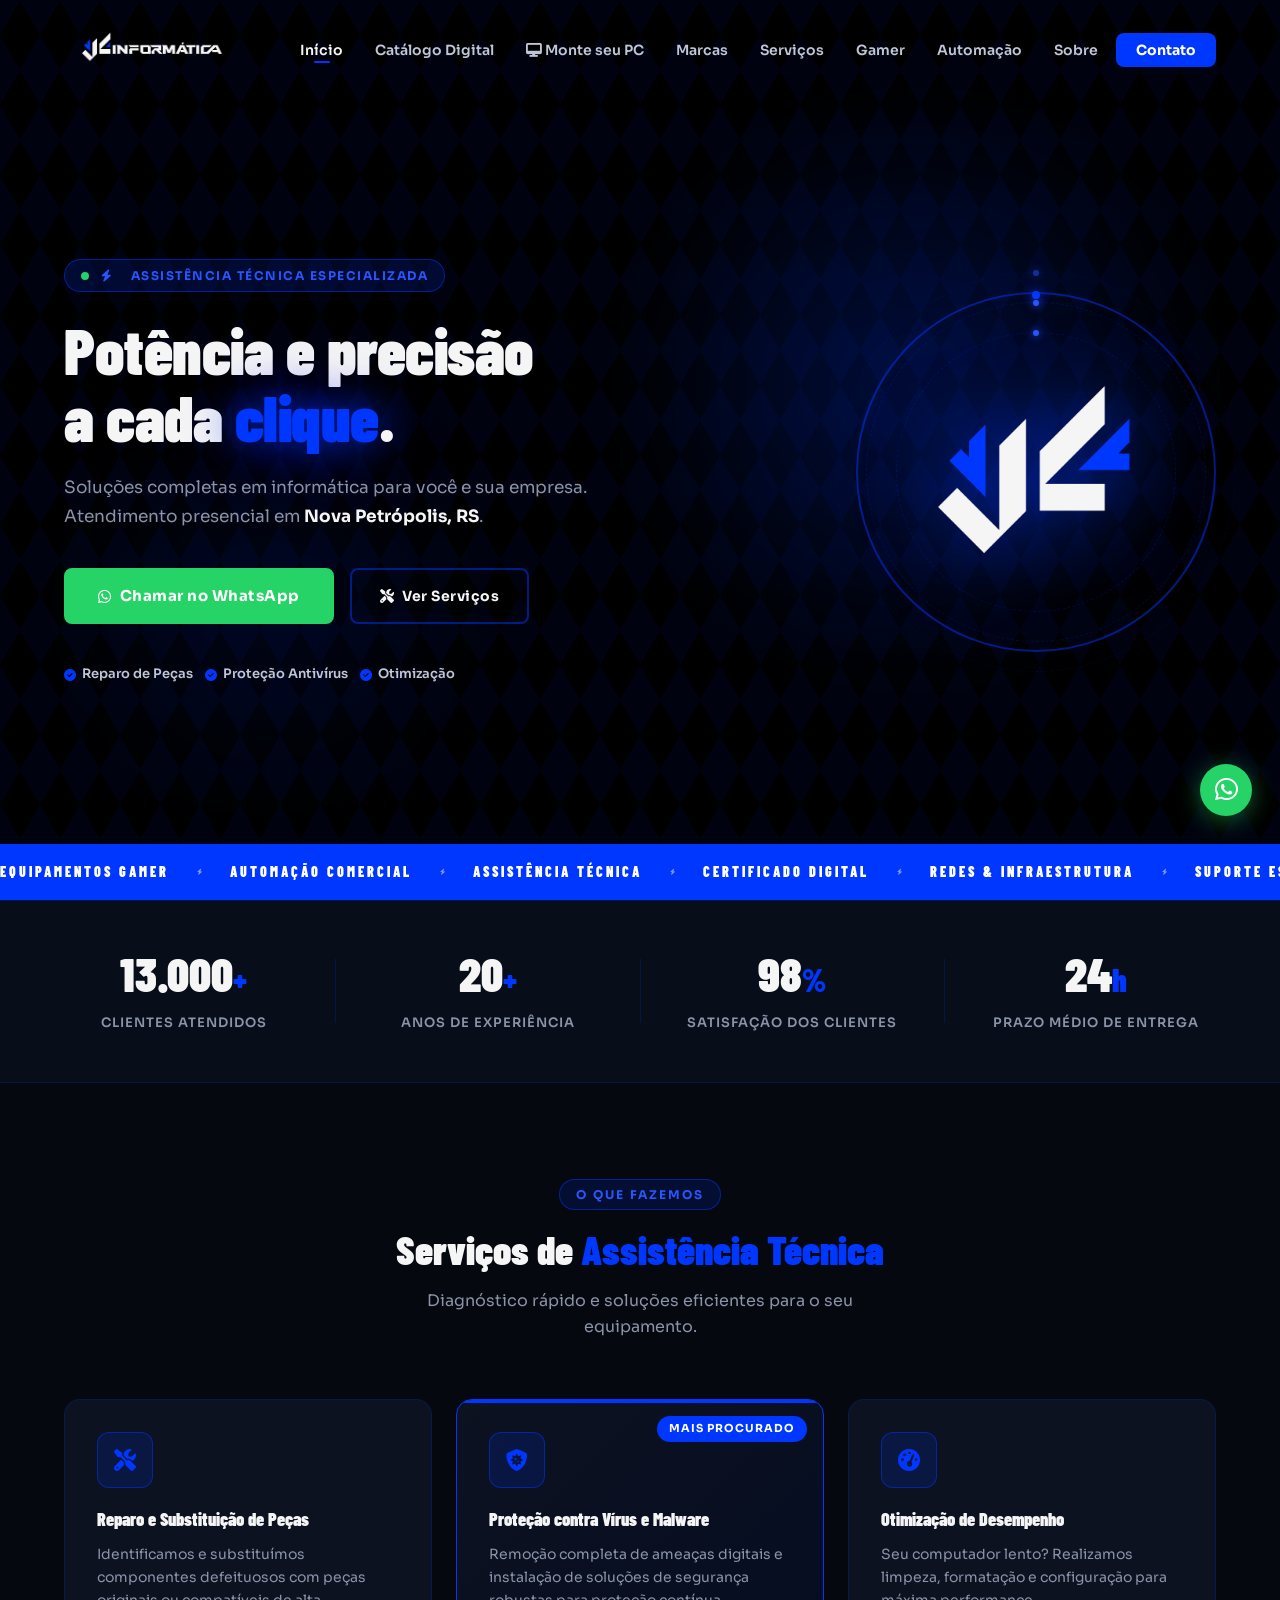
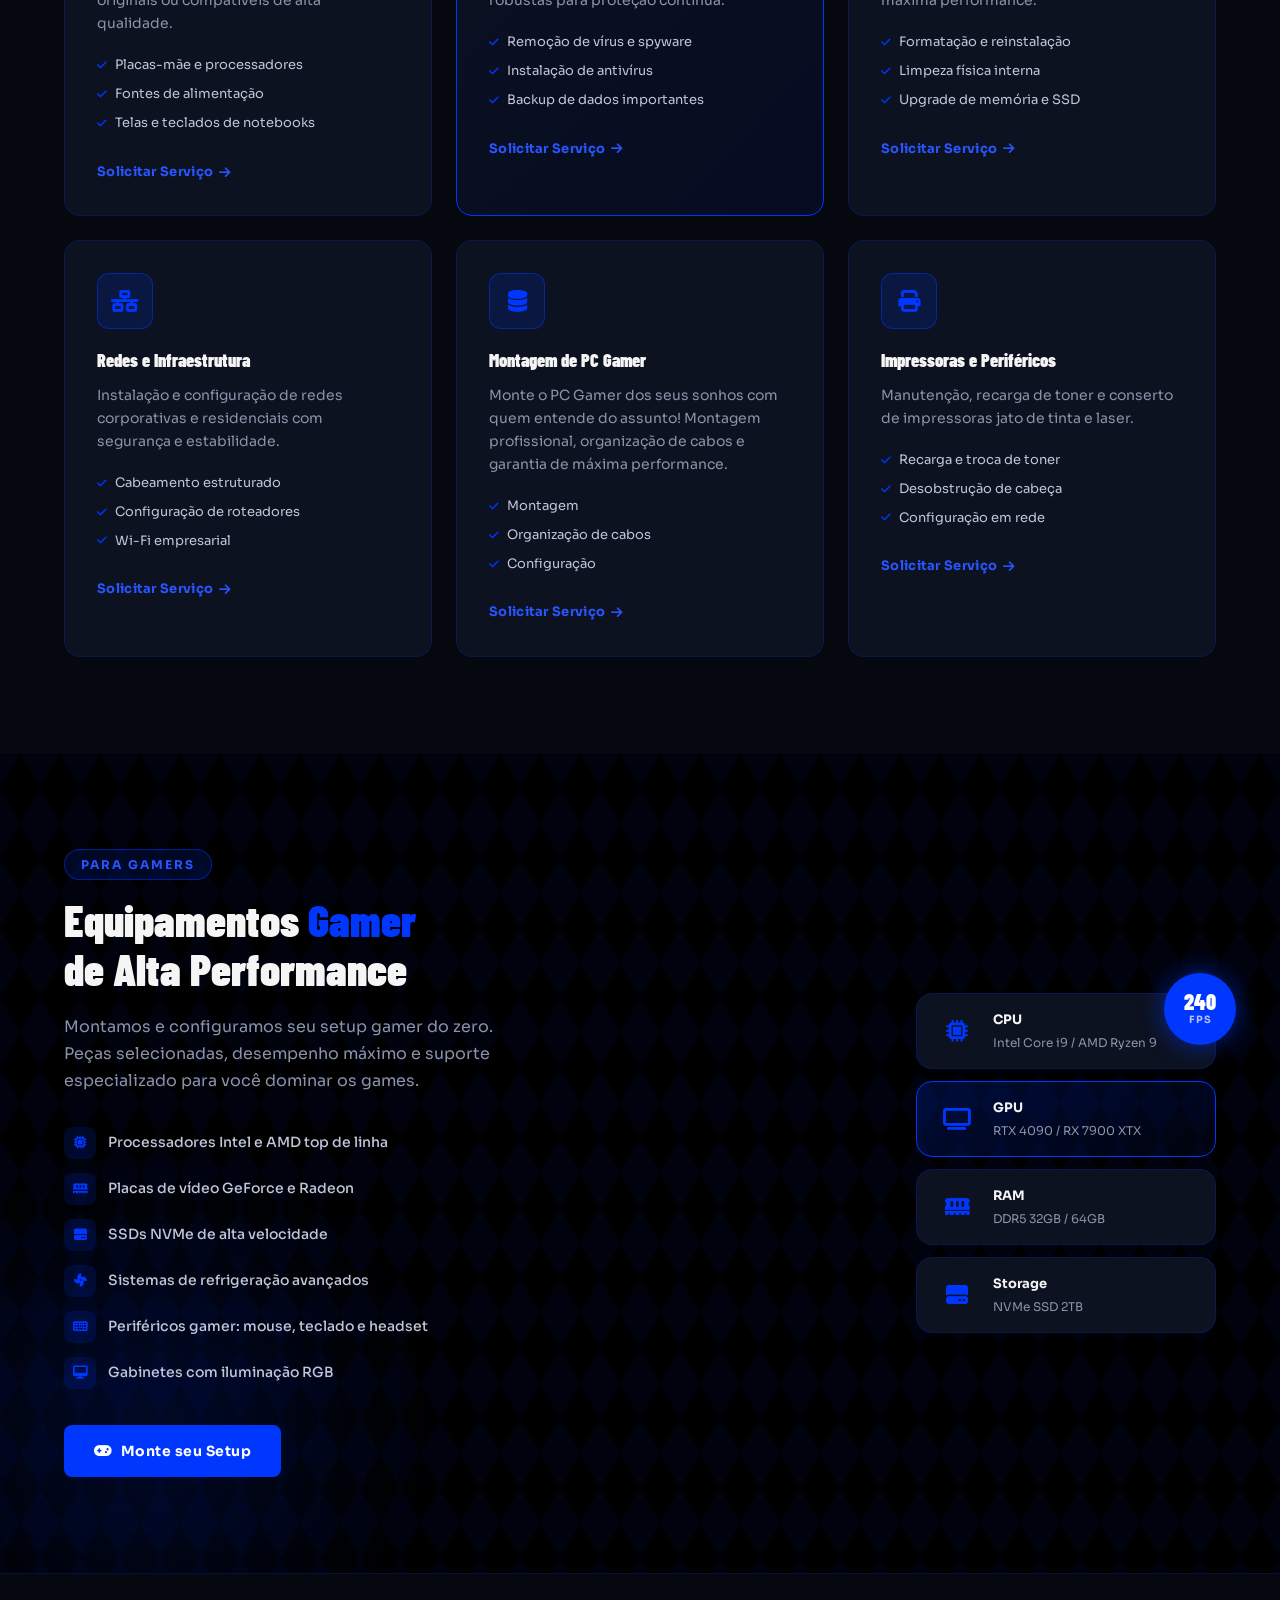
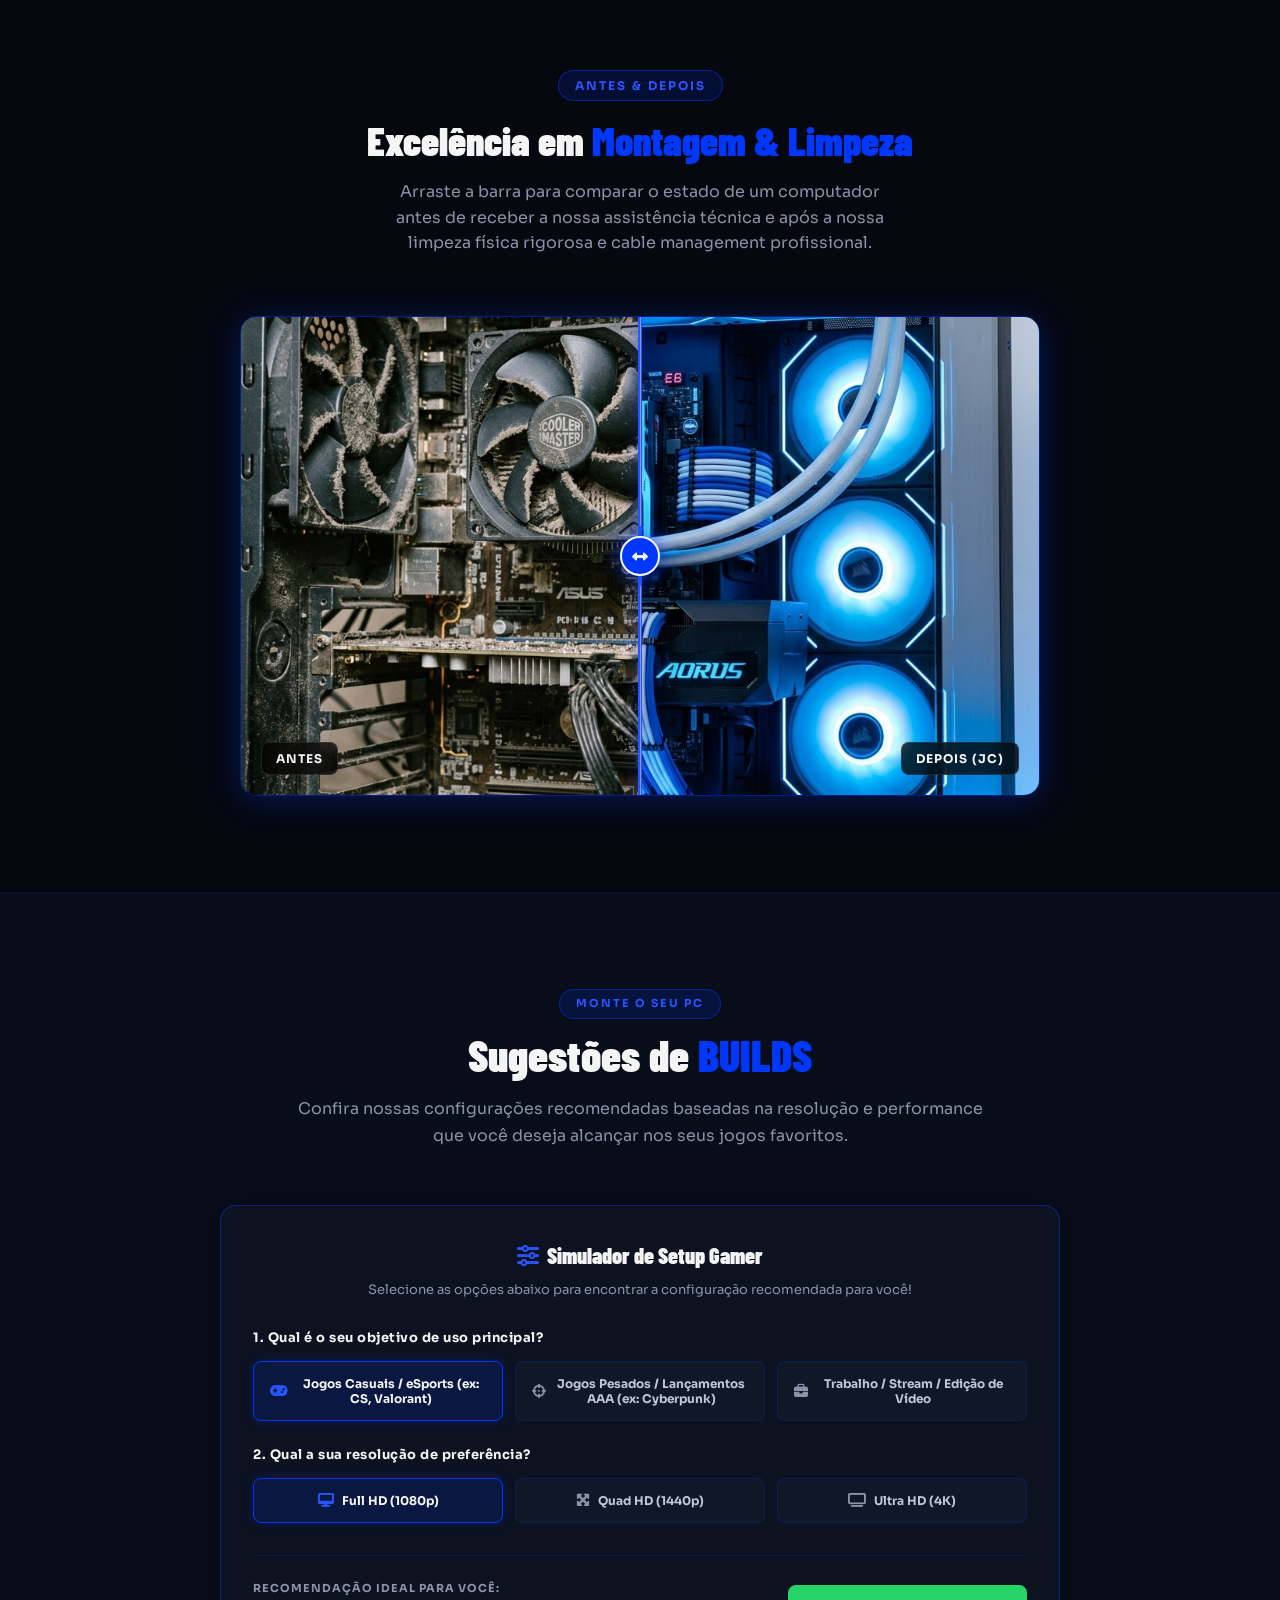
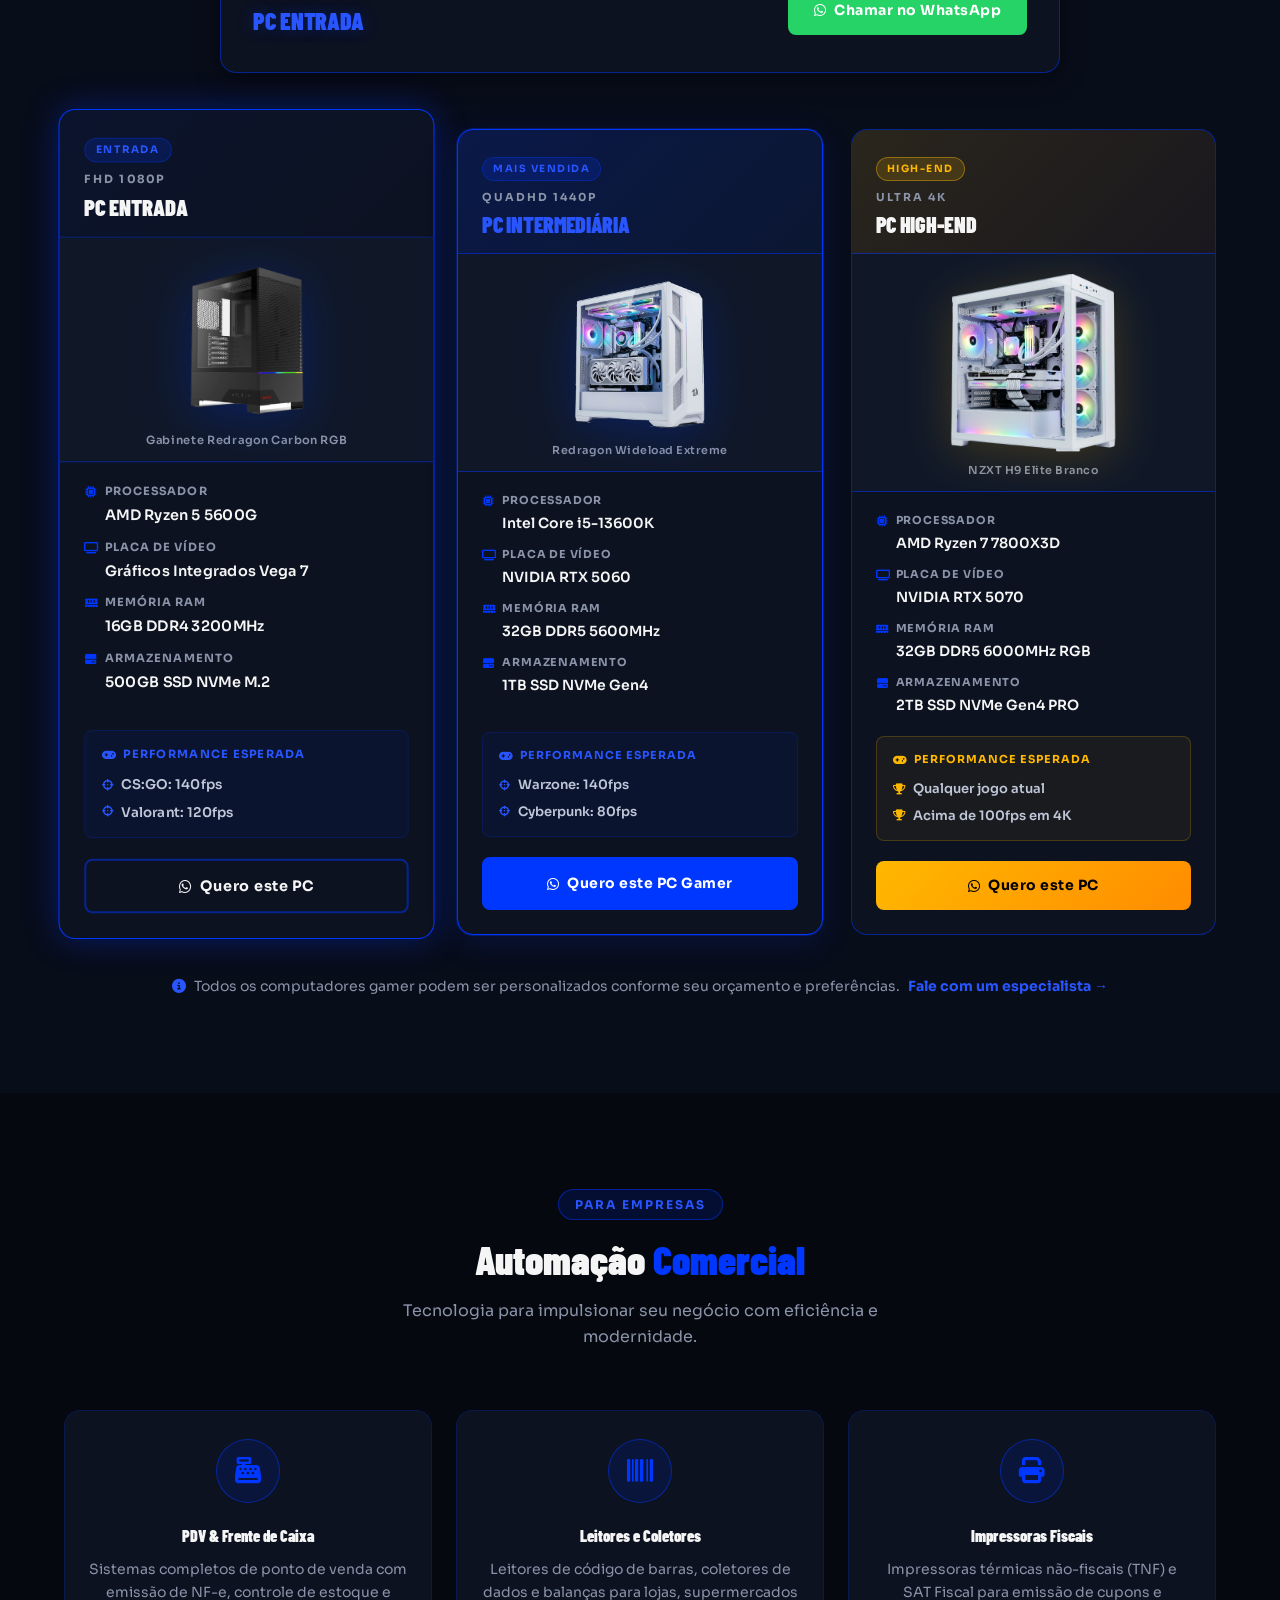
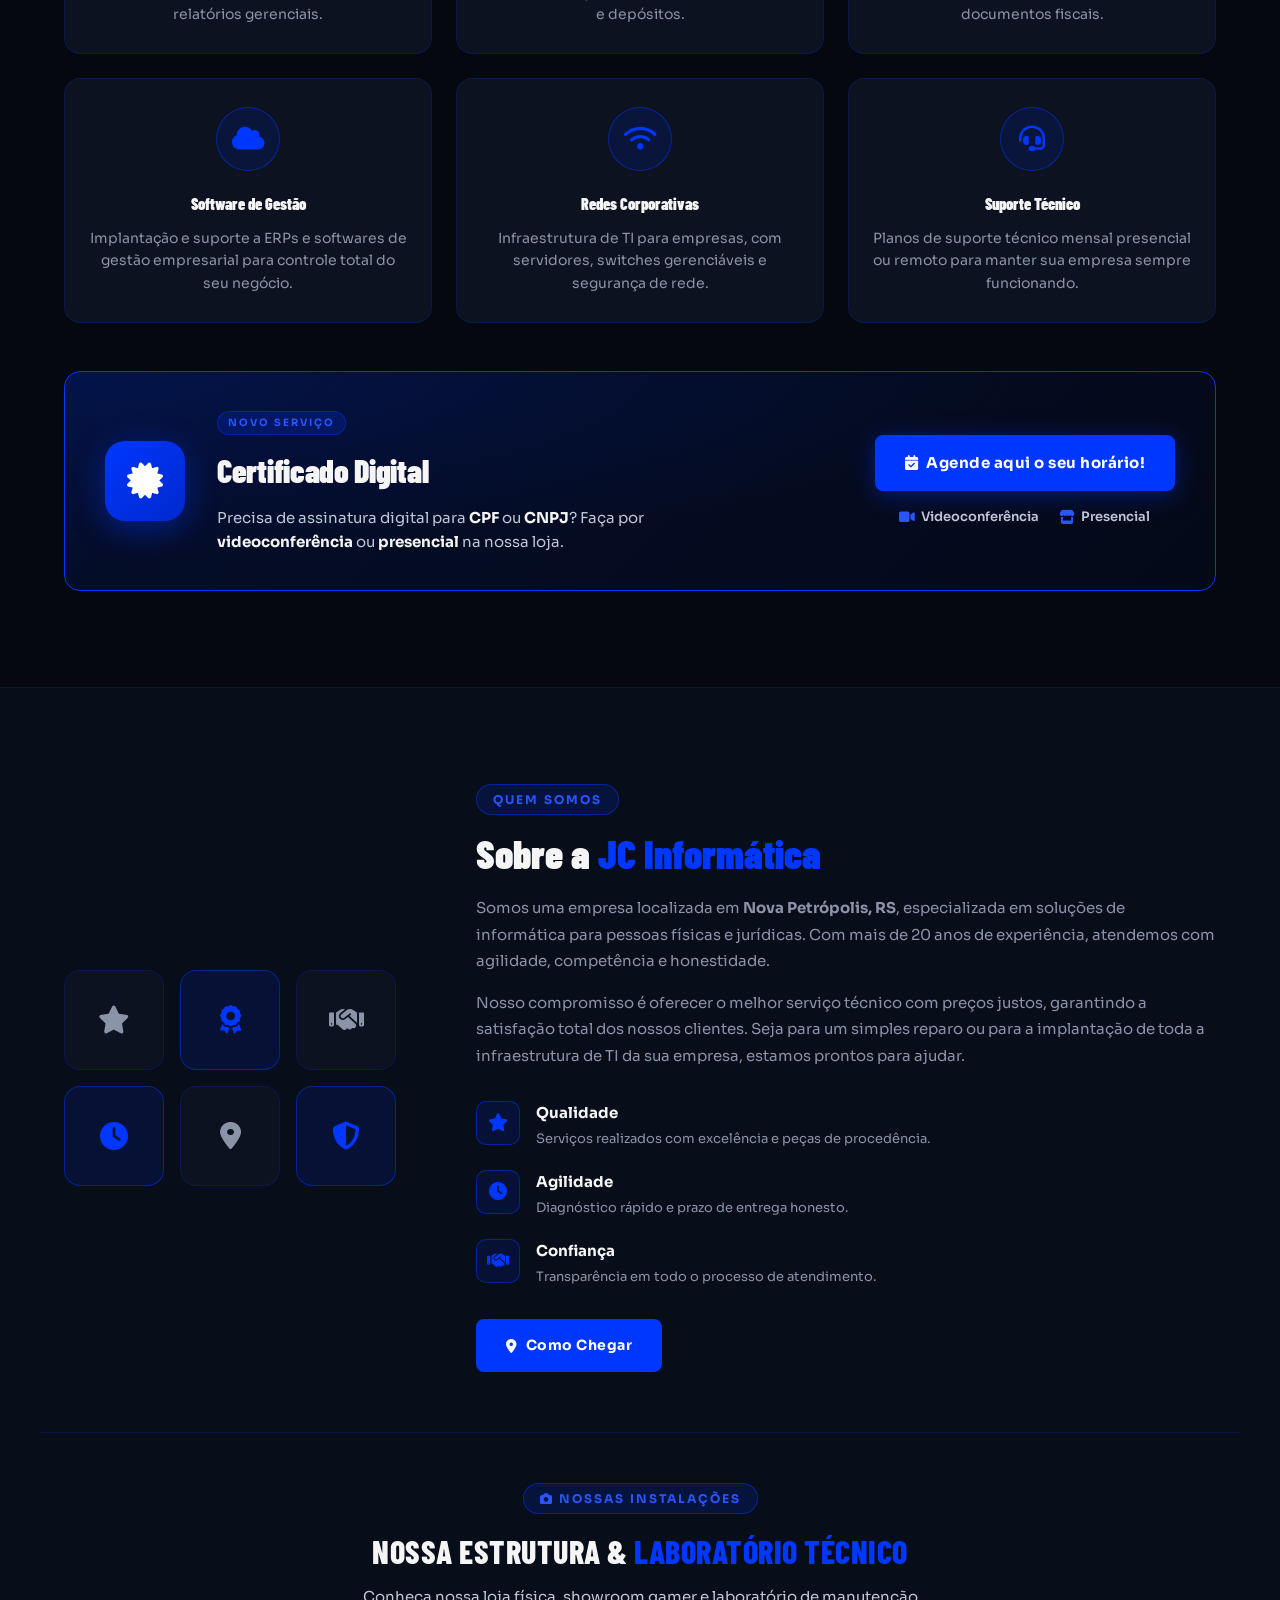
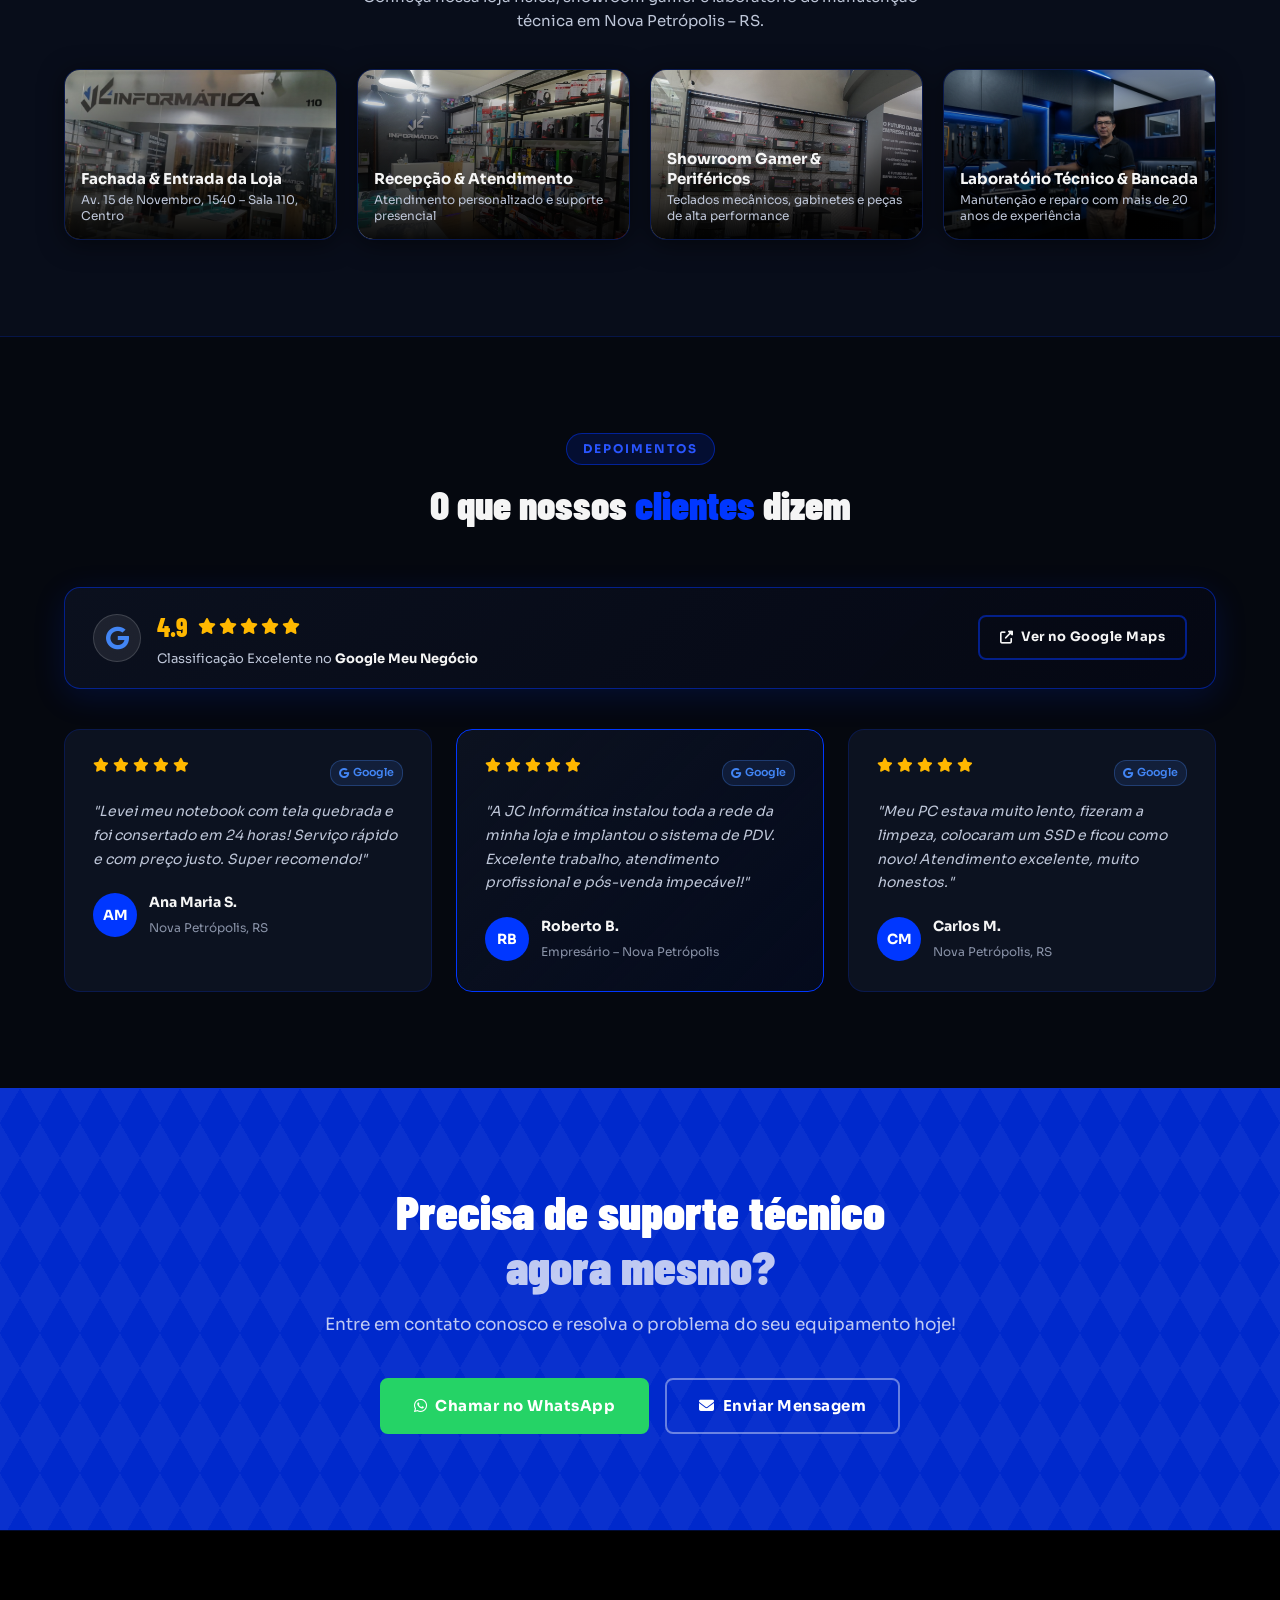
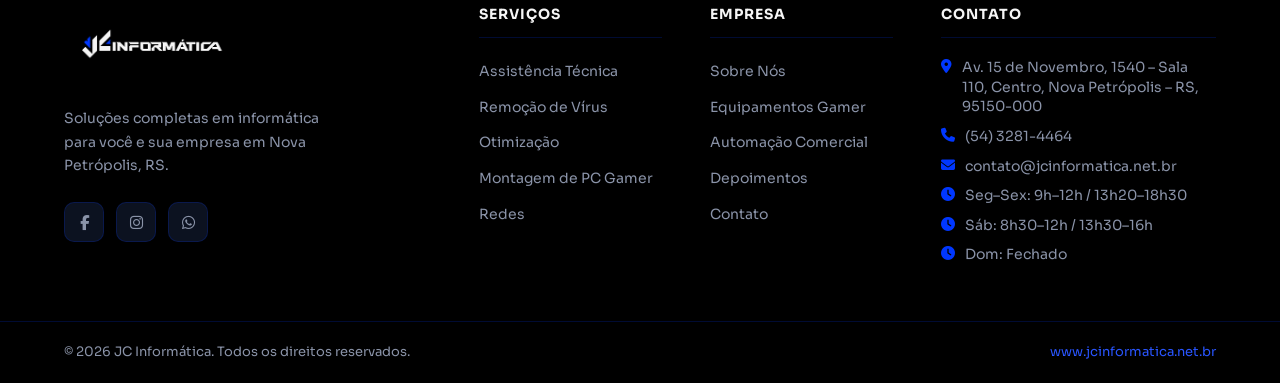
==== commit 8a0e1104: "Atualizacao Catálogo Digital - Vitrine, Botao Tenho Interesse, Botao Compartilhar no Admin e Estoque" ====
--- a/index.html
+++ b/index.html
@@ -1,996 +1,996 @@
-<!DOCTYPE html>
-<html lang="pt-BR">
-<head>
-  <meta charset="UTF-8" />
-  <meta name="viewport" content="width=device-width, initial-scale=1.0" />
-  <title>JC Informática | Assistência Técnica | Nova Petrópolis, RS</title>
-  <meta name="description" content="JC Informática - Assistência técnica especializada, equipamentos gamer e automação comercial em Nova Petrópolis, RS. Mais de 20 anos de experiência." />
-  <meta name="keywords" content="assistência técnica, computadores, notebooks, gamer, automação comercial, Nova Petrópolis, RS" />
-  
-  <!-- Favicons -->
-  <link rel="icon" type="image/svg+xml" href="imagem/logo.svg" />
-  <link rel="apple-touch-icon" href="imagem/SIMBOLO BRANCO.png" />
-  
-  <!-- Open Graph / Facebook / WhatsApp -->
-  <meta property="og:type" content="website" />
-  <meta property="og:url" content="https://www.jcinformatica.net.br/" />
-  <meta property="og:title" content="JC Informática | Assistência Técnica Especializada em Nova Petrópolis" />
-  <meta property="og:description" content="Computadores, notebooks, setups gamer de alta performance e automação comercial. Mais de 20 anos de experiência com agilidade e confiança!" />
-  <meta property="og:image" content="https://www.jcinformatica.net.br/imagem/LOGO%20JC%20INFORM%C3%81TICA.png" />
-
-  <!-- Twitter -->
-  <meta property="twitter:card" content="summary_large_image" />
-  <meta property="twitter:title" content="JC Informática | Assistência Técnica" />
-  <meta property="twitter:description" content="Computadores, notebooks, setups gamer e automação comercial em Nova Petrópolis, RS." />
-  <meta property="twitter:image" content="https://www.jcinformatica.net.br/imagem/LOGO%20JC%20INFORM%C3%81TICA.png" />
-  
-  <!-- JSON-LD LocalBusiness Schema -->
-  <script type="application/ld+json">
-  {
-    "@context": "https://schema.org",
-    "@type": "LocalBusiness",
-    "name": "JC Informática",
-    "image": "https://www.jcinformatica.net.br/imagem/LOGO%20JC%20INFORM%C3%81TICA.png",
-    "@id": "https://www.jcinformatica.net.br/#localbusiness",
-    "url": "https://www.jcinformatica.net.br/",
-    "telephone": "+55-54-3281-4464",
-    "priceRange": "$$",
-    "address": {
-      "@type": "PostalAddress",
-      "streetAddress": "Av. 15 de Novembro, 1540, Sala 110, Centro",
-      "addressLocality": "Nova Petrópolis",
-      "addressRegion": "RS",
-      "postalCode": "95150-000",
-      "addressCountry": "BR"
-    },
-    "geo": {
-      "@type": "GeoCoordinates",
-      "latitude": -29.37895,
-      "longitude": -51.11417
-    },
-    "openingHoursSpecification": [
-      {
-        "@type": "OpeningHoursSpecification",
-        "dayOfWeek": ["Monday", "Tuesday", "Wednesday", "Thursday", "Friday"],
-        "opens": "09:00",
-        "closes": "12:00"
-      },
-      {
-        "@type": "OpeningHoursSpecification",
-        "dayOfWeek": ["Monday", "Tuesday", "Wednesday", "Thursday", "Friday"],
-        "opens": "13:20",
-        "closes": "18:30"
-      },
-      {
-        "@type": "OpeningHoursSpecification",
-        "dayOfWeek": "Saturday",
-        "opens": "08:30",
-        "closes": "12:00"
-      },
-      {
-        "@type": "OpeningHoursSpecification",
-        "dayOfWeek": "Saturday",
-        "opens": "13:30",
-        "closes": "16:00"
-      }
-    ],
-    "sameAs": [
-      "https://www.facebook.com/jcinformatica.br",
-      "https://www.instagram.com/jcinformaticanp/"
-    ]
-  }
-  </script>
-
-  <link rel="stylesheet" href="css/style.css?v=20" />
-  <link rel="preconnect" href="https://fonts.googleapis.com" />
-  <link rel="preconnect" href="https://fonts.gstatic.com" crossorigin />
-  <link href="https://fonts.googleapis.com/css2?family=Barlow+Condensed:ital,wght@0,700;0,800;0,900;1,900&family=Sora:wght@300;400;500;600;700;800&display=swap" rel="stylesheet" />
-  <link rel="stylesheet" href="https://cdn.jsdelivr.net/npm/@fortawesome/fontawesome-free@6.4.0/css/all.min.css" />
-</head>
-<body>
-
-  <!-- ========== HEADER / NAV ========== -->
-  <header id="header">
-    <div class="container header-inner">
-      <a href="/" class="logo" aria-label="JC Informática Home">
-        <img src="imagem/LOGO JC INFORMÁTICA.png" alt="JC Informática" class="logo-img" />
-      </a>
-
-      <nav id="main-nav" aria-label="Navegação principal">
-        <ul>
-          <li><a href="/" class="active">Início</a></li>
-          <li><a href="produtos">Produtos &amp; Loja</a></li>
-          <li><a href="monte-seu-pc"><i class="fas fa-desktop"></i> Monte seu PC</a></li>
-          <li><a href="marcas">Marcas</a></li>
-          <li><a href="#servicos">Serviços</a></li>
-          <li><a href="#gamer">Gamer</a></li>
-          <li><a href="#automacao">Automação</a></li>
-          <li><a href="#sobre">Sobre</a></li>
-          <li><a href="contato" class="nav-cta">Contato</a></li>
-        </ul>
-      </nav>
-
-      <button class="hamburger" id="hamburger" aria-label="Abrir menu" aria-expanded="false">
-        <span></span><span></span><span></span>
-      </button>
-    </div>
-  </header>
-
-  <!-- ========== HERO SECTION ========== -->
-  <section id="hero">
-    <div class="hero-bg">
-      <div class="triangle-grid" aria-hidden="true"></div>
-      <div class="hero-glow" aria-hidden="true"></div>
-      <div class="hero-glow-2" aria-hidden="true"></div>
-    </div>
-
-    <div class="container hero-inner">
-      <div class="hero-content">
-        <div class="hero-badge">
-          <span class="badge-dot"></span>
-          <i class="fas fa-bolt"></i>&nbsp; Assistência Técnica Especializada
-        </div>
-        <h1 class="hero-title">
-          Potência e precisão<br />a cada <span class="accent text-glow">clique</span>.
-        </h1>
-        <p class="hero-subtitle">
-          Soluções completas em informática para você e sua empresa.<br />
-          Atendimento presencial em <strong style="color:var(--white)">Nova Petrópolis, RS</strong>.
-        </p>
-        <div class="hero-actions">
-          <a href="https://wa.me/555432814464" target="_blank" rel="noopener" class="btn btn-whatsapp">
-            <i class="fab fa-whatsapp"></i> Chamar no WhatsApp
-          </a>
-          <a href="#servicos" class="btn btn-outline">
-            <i class="fas fa-tools"></i> Ver Serviços
-          </a>
-        </div>
-
-        <div class="hero-tags">
-          <span><i class="fas fa-check-circle"></i> Reparo de Peças</span>
-          <span><i class="fas fa-check-circle"></i> Proteção Antivírus</span>
-          <span><i class="fas fa-check-circle"></i> Otimização</span>
-        </div>
-      </div>
-
-      <div class="hero-visual" aria-hidden="true">
-        <div class="laptop-wrapper">
-          <div class="glow-ring"></div>
-          <div class="hero-logo-big">
-            <img src="imagem/SIMBOLO BRANCO.png" alt="JC Informática" class="hero-logo-img" />
-          </div>
-          <div class="orbit orbit-1"><div class="orbit-dot"></div></div>
-          <div class="orbit orbit-2"><div class="orbit-dot"></div></div>
-          <div class="orbit orbit-3"><div class="orbit-dot"></div></div>
-        </div>
-      </div>
-    </div>
-
-    <!-- Marquee strip -->
-    <div class="marquee-strip" aria-hidden="true">
-      <div class="marquee-track">
-        <span>EQUIPAMENTOS GAMER</span>
-        <i class="fas fa-bolt"></i>
-        <span>AUTOMAÇÃO COMERCIAL</span>
-        <i class="fas fa-bolt"></i>
-        <span>ASSISTÊNCIA TÉCNICA</span>
-        <i class="fas fa-bolt"></i>
-        <span>CERTIFICADO DIGITAL</span>
-        <i class="fas fa-bolt"></i>
-        <span>REDES & INFRAESTRUTURA</span>
-        <i class="fas fa-bolt"></i>
-        <span>SUPORTE ESPECIALIZADO</span>
-        <i class="fas fa-bolt"></i>
-      </div>
-    </div>
-  </section>
-
-  <!-- ========== STATS BAR ========== -->
-  <section id="stats" class="stats-bar">
-    <div class="container stats-inner">
-      <div class="stat-item">
-        <span class="stat-number" data-target="13000">0</span><span class="stat-plus">+</span>
-        <p>Clientes Atendidos</p>
-      </div>
-      <div class="stat-divider"></div>
-      <div class="stat-item">
-        <span class="stat-number" data-target="20">0</span><span class="stat-plus">+</span>
-        <p>Anos de Experiência</p>
-      </div>
-      <div class="stat-divider"></div>
-      <div class="stat-item">
-        <span class="stat-number" data-target="98">0</span><span class="stat-plus">%</span>
-        <p>Satisfação dos Clientes</p>
-      </div>
-      <div class="stat-divider"></div>
-      <div class="stat-item">
-        <span class="stat-number" data-target="24">0</span><span class="stat-plus">h</span>
-        <p>Prazo Médio de Entrega</p>
-      </div>
-    </div>
-  </section>
-
-  <!-- ========== SERVICES SECTION ========== -->
-  <section id="servicos" class="section-dark">
-    <div class="container">
-      <div class="section-header">
-        <span class="section-tag">O que fazemos</span>
-        <h2>Serviços de <span class="accent">Assistência Técnica</span></h2>
-        <p>Diagnóstico rápido e soluções eficientes para o seu equipamento.</p>
-      </div>
-
-      <div class="cards-grid">
-
-        <article class="service-card">
-          <div class="card-icon"><i class="fas fa-tools"></i></div>
-          <h3>Reparo e Substituição de Peças</h3>
-          <p>Identificamos e substituímos componentes defeituosos com peças originais ou compatíveis de alta qualidade.</p>
-          <ul class="card-list">
-            <li><i class="fas fa-check"></i> Placas-mãe e processadores</li>
-            <li><i class="fas fa-check"></i> Fontes de alimentação</li>
-            <li><i class="fas fa-check"></i> Telas e teclados de notebooks</li>
-          </ul>
-          <a href="contato" class="card-link">Solicitar Serviço <i class="fas fa-arrow-right"></i></a>
-        </article>
-
-        <article class="service-card featured">
-          <div class="featured-badge">Mais Procurado</div>
-          <div class="card-icon"><i class="fas fa-shield-virus"></i></div>
-          <h3>Proteção contra Vírus e Malware</h3>
-          <p>Remoção completa de ameaças digitais e instalação de soluções de segurança robustas para proteção contínua.</p>
-          <ul class="card-list">
-            <li><i class="fas fa-check"></i> Remoção de vírus e spyware</li>
-            <li><i class="fas fa-check"></i> Instalação de antivírus</li>
-            <li><i class="fas fa-check"></i> Backup de dados importantes</li>
-          </ul>
-          <a href="contato" class="card-link">Solicitar Serviço <i class="fas fa-arrow-right"></i></a>
-        </article>
-
-        <article class="service-card">
-          <div class="card-icon"><i class="fas fa-tachometer-alt"></i></div>
-          <h3>Otimização de Desempenho</h3>
-          <p>Seu computador lento? Realizamos limpeza, formatação e configuração para máxima performance.</p>
-          <ul class="card-list">
-            <li><i class="fas fa-check"></i> Formatação e reinstalação</li>
-            <li><i class="fas fa-check"></i> Limpeza física interna</li>
-            <li><i class="fas fa-check"></i> Upgrade de memória e SSD</li>
-          </ul>
-          <a href="contato" class="card-link">Solicitar Serviço <i class="fas fa-arrow-right"></i></a>
-        </article>
-
-        <article class="service-card">
-          <div class="card-icon"><i class="fas fa-network-wired"></i></div>
-          <h3>Redes e Infraestrutura</h3>
-          <p>Instalação e configuração de redes corporativas e residenciais com segurança e estabilidade.</p>
-          <ul class="card-list">
-            <li><i class="fas fa-check"></i> Cabeamento estruturado</li>
-            <li><i class="fas fa-check"></i> Configuração de roteadores</li>
-            <li><i class="fas fa-check"></i> Wi-Fi empresarial</li>
-          </ul>
-          <a href="contato" class="card-link">Solicitar Serviço <i class="fas fa-arrow-right"></i></a>
-        </article>
-
-        <article class="service-card">
-          <div class="card-icon"><i class="fas fa-database"></i></div>
-          <h3>Montagem de PC Gamer</h3>
-          <p>Monte o PC Gamer dos seus sonhos com quem entende do assunto! Montagem profissional, organização de cabos e garantia de máxima performance.</p>
-          <ul class="card-list">
-            <li><i class="fas fa-check"></i>Montagem</li>
-            <li><i class="fas fa-check"></i>Organização de cabos</li>
-            <li><i class="fas fa-check"></i>Configuração</li>
-          </ul>
-          <a href="contato" class="card-link">Solicitar Serviço <i class="fas fa-arrow-right"></i></a>
-        </article>
-
-        <article class="service-card">
-          <div class="card-icon"><i class="fas fa-print"></i></div>
-          <h3>Impressoras e Periféricos</h3>
-          <p>Manutenção, recarga de toner e conserto de impressoras jato de tinta e laser.</p>
-          <ul class="card-list">
-            <li><i class="fas fa-check"></i> Recarga e troca de toner</li>
-            <li><i class="fas fa-check"></i> Desobstrução de cabeça</li>
-            <li><i class="fas fa-check"></i> Configuração em rede</li>
-          </ul>
-          <a href="contato" class="card-link">Solicitar Serviço <i class="fas fa-arrow-right"></i></a>
-        </article>
-
-      </div>
-    </div>
-  </section>
-
-  <!-- ========== GAMER SECTION ========== -->
-  <section id="gamer" class="section-gamer">
-    <div class="gamer-bg-pattern" aria-hidden="true"></div>
-    <div class="container gamer-inner">
-      <div class="gamer-text">
-        <span class="section-tag">Para Gamers</span>
-        <h2>Equipamentos <span class="accent">Gamer</span><br />de Alta Performance</h2>
-        <p>
-          Montamos e configuramos seu setup gamer do zero. Peças selecionadas,
-          desempenho máximo e suporte especializado para você dominar os games.
-        </p>
-        <ul class="gamer-features">
-          <li><i class="fas fa-microchip"></i> Processadores Intel e AMD top de linha</li>
-          <li><i class="fas fa-memory"></i> Placas de vídeo GeForce e Radeon</li>
-          <li><i class="fas fa-hdd"></i> SSDs NVMe de alta velocidade</li>
-          <li><i class="fas fa-fan"></i> Sistemas de refrigeração avançados</li>
-          <li><i class="fas fa-keyboard"></i> Periféricos gamer: mouse, teclado e headset</li>
-          <li><i class="fas fa-desktop"></i> Gabinetes com iluminação RGB</li>
-        </ul>
-        <a href="contato" class="btn btn-primary">
-          <i class="fas fa-gamepad"></i> Monte seu Setup
-        </a>
-      </div>
-
-      <div class="gamer-visual" aria-hidden="true">
-        <div class="gamer-card-stack">
-          <div class="gamer-stat-card">
-            <i class="fas fa-microchip"></i>
-            <div>
-              <strong>CPU</strong>
-              <span>Intel Core i9 / AMD Ryzen 9</span>
-            </div>
-          </div>
-          <div class="gamer-stat-card accent-card">
-            <i class="fas fa-tv"></i>
-            <div>
-              <strong>GPU</strong>
-              <span>RTX 4090 / RX 7900 XTX</span>
-            </div>
-          </div>
-          <div class="gamer-stat-card">
-            <i class="fas fa-memory"></i>
-            <div>
-              <strong>RAM</strong>
-              <span>DDR5 32GB / 64GB</span>
-            </div>
-          </div>
-          <div class="gamer-stat-card">
-            <i class="fas fa-hdd"></i>
-            <div>
-              <strong>Storage</strong>
-              <span>NVMe SSD 2TB</span>
-            </div>
-          </div>
-          <div class="gamer-fps-badge">
-            <span class="fps-number">240</span>
-            <span class="fps-label">FPS</span>
-          </div>
-        </div>
-      </div>
-    </div>
-  </section>
-
-  <!-- ========== SLIDER REPAROS / CABLE MANAGEMENT (Antes e Depois) ========== -->
-  <section id="reparos-slider" class="section-dark" style="border-top: 1px solid var(--border); border-bottom: 1px solid var(--border);">
-    <div class="container">
-      <div class="section-header">
-        <span class="section-tag">Antes & Depois</span>
-        <h2>Excelência em <span class="accent">Montagem & Limpeza</span></h2>
-        <p>Arraste a barra para comparar o estado de um computador antes de receber a nossa assistência técnica e após a nossa limpeza física rigorosa e cable management profissional.</p>
-      </div>
-
-      <div class="slider-comparison-container">
-        <!-- Imagem de Depois (Fundo) -->
-        <div class="slider-image img-after">
-          <img src="imagem/pc_after.png" alt="PC Gamer com Cable Management impecável e limpo" loading="lazy" />
-          <span class="slider-label label-after">Depois (JC)</span>
-        </div>
-        
-        <!-- Imagem de Antes (Sobreposta) -->
-        <div class="slider-image img-before" id="before-img-wrapper">
-          <img src="imagem/pc_before.png" alt="PC antigo poeirento e com cabos desorganizados" loading="lazy" />
-          <span class="slider-label label-before">Antes</span>
-        </div>
-        
-        <!-- Alça de Arrasto (Handle) -->
-        <div class="slider-handle" id="slider-drag-handle">
-          <div class="handle-line"></div>
-          <div class="handle-button">
-            <i class="fas fa-arrows-alt-h"></i>
-          </div>
-          <div class="handle-line"></div>
-        </div>
-      </div>
-    </div>
-  </section>
-
-  <!-- ========== SUGESTÕES DE BUILDS ========== -->
-  <section id="builds" class="section-builds">
-    <div class="container">
-      <div class="builds-section-header">
-        <span class="section-tag">Monte o seu PC</span>
-        <h2>Sugestões de <span class="accent">BUILDS</span></h2>
-        <p>Confira nossas configurações recomendadas baseadas na resolução e performance que você deseja alcançar nos seus jogos favoritos.</p>
-      </div>
-
-      <!-- SIMULADOR DE SETUP INTERATIVO -->
-      <div class="simulator-wrapper">
-        <div class="simulator-header">
-          <h3><i class="fas fa-sliders-h"></i> Simulador de Setup Gamer</h3>
-          <p>Selecione as opções abaixo para encontrar a configuração recomendada para você!</p>
-        </div>
-        <div class="simulator-body">
-          <div class="sim-group">
-            <span class="sim-label">1. Qual é o seu objetivo de uso principal?</span>
-            <div class="sim-options" id="sim-objective">
-              <button type="button" class="sim-opt active" data-value="casual">
-                <i class="fas fa-gamepad"></i> Jogos Casuais / eSports (ex: CS, Valorant)
-              </button>
-              <button type="button" class="sim-opt" data-value="heavy">
-                <i class="fas fa-crosshairs"></i> Jogos Pesados / Lançamentos AAA (ex: Cyberpunk)
-              </button>
-              <button type="button" class="sim-opt" data-value="work">
-                <i class="fas fa-briefcase"></i> Trabalho / Stream / Edição de Vídeo
-              </button>
-            </div>
-          </div>
-          <div class="sim-group">
-            <span class="sim-label">2. Qual a sua resolução de preferência?</span>
-            <div class="sim-options" id="sim-resolution">
-              <button type="button" class="sim-opt active" data-value="fhd">
-                <i class="fas fa-desktop"></i> Full HD (1080p)
-              </button>
-              <button type="button" class="sim-opt" data-value="qhd">
-                <i class="fas fa-expand-arrows-alt"></i> Quad HD (1440p)
-              </button>
-              <button type="button" class="sim-opt" data-value="4k">
-                <i class="fas fa-tv"></i> Ultra HD (4K)
-              </button>
-            </div>
-          </div>
-        </div>
-        <div class="simulator-footer">
-          <div class="sim-recommendation">
-            <span class="rec-label">Recomendação ideal para você:</span>
-            <strong class="rec-value" id="sim-result">PC ENTRADA</strong>
-          </div>
-          <div class="sim-action">
-            <a href="https://wa.me/555432814464?text=Olá!%20Gostaria%20de%20um%20orçamento%20para%20a%20Build%20Entrada." id="sim-whatsapp-btn" target="_blank" rel="noopener" class="btn btn-whatsapp">
-              <i class="fab fa-whatsapp"></i> Chamar no WhatsApp
-            </a>
-          </div>
-        </div>
-      </div>
-
-      <div class="builds-grid">
-
-        <!-- PC ENTRADA -->
-        <div class="build-card">
-          <div class="build-header build-entry">
-            <div class="build-badge">Entrada</div>
-            <div class="build-res">FHD 1080p</div>
-            <h3 class="build-name">PC ENTRADA</h3>
-          </div>
-          <div class="build-case-img">
-            <img src="imagem/redrogomoba.png"
-                 alt="Gabinete Redragon Carbon RGB"
-                 loading="lazy" />
-            <div class="build-case-label">Gabinete Redragon Carbon RGB</div>
-          </div>
-          <ul class="build-specs">
-            <li>
-              <span class="spec-label"><i class="fas fa-microchip"></i> Processador</span>
-              <span class="spec-value">AMD Ryzen 5 5600G</span>
-            </li>
-            <li>
-              <span class="spec-label"><i class="fas fa-tv"></i> Placa de Vídeo</span>
-              <span class="spec-value">Gráficos Integrados Vega 7</span>
-            </li>
-            <li>
-              <span class="spec-label"><i class="fas fa-memory"></i> Memória RAM</span>
-              <span class="spec-value">16GB DDR4 3200MHz</span>
-            </li>
-            <li>
-              <span class="spec-label"><i class="fas fa-hdd"></i> Armazenamento</span>
-              <span class="spec-value">500GB SSD NVMe M.2</span>
-            </li>
-          </ul>
-          <div class="build-performance">
-            <div class="perf-title"><i class="fas fa-gamepad"></i> Performance Esperada</div>
-            <div class="perf-tags">
-              <span><i class="fas fa-crosshairs"></i> CS:GO: 140fps</span>
-              <span><i class="fas fa-crosshairs"></i> Valorant: 120fps</span>
-            </div>
-          </div>
-          <a href="https://wa.me/555432814464?text=Olá!%20Tenho%20interesse%20na%20Build%20Entrada%20FHD%201080p." target="_blank" rel="noopener" class="btn btn-outline build-cta">
-            <i class="fab fa-whatsapp"></i> Quero este PC
-          </a>
-        </div>
-
-        <!-- PC INTERMEDIÁRIA -->
-        <div class="build-card build-featured">
-          <div class="build-header build-mid">
-            <div class="build-badge">Mais Vendida</div>
-            <div class="build-res">QuadHD 1440p</div>
-            <h3 class="build-name">PC INTERMEDIÁRIA</h3>
-          </div>
-          <div class="build-case-img">
-            <img src="imagem/pc game 2.PNG"
-                 alt="Gabinete Redragon Wideload Extreme"
-                 loading="lazy" />
-            <div class="build-case-label">Redragon Wideload Extreme</div>
-          </div>
-          <ul class="build-specs">
-            <li>
-              <span class="spec-label"><i class="fas fa-microchip"></i> Processador</span>
-              <span class="spec-value">Intel Core i5-13600K</span>
-            </li>
-            <li>
-              <span class="spec-label"><i class="fas fa-tv"></i> Placa de Vídeo</span>
-              <span class="spec-value">NVIDIA RTX 5060</span>
-            </li>
-            <li>
-              <span class="spec-label"><i class="fas fa-memory"></i> Memória RAM</span>
-              <span class="spec-value">32GB DDR5 5600MHz</span>
-            </li>
-            <li>
-              <span class="spec-label"><i class="fas fa-hdd"></i> Armazenamento</span>
-              <span class="spec-value">1TB SSD NVMe Gen4</span>
-            </li>
-          </ul>
-          <div class="build-performance">
-            <div class="perf-title"><i class="fas fa-gamepad"></i> Performance Esperada</div>
-            <div class="perf-tags">
-              <span><i class="fas fa-crosshairs"></i> Warzone: 140fps</span>
-              <span><i class="fas fa-crosshairs"></i> Cyberpunk: 80fps</span>
-            </div>
-          </div>
-          <a href="https://wa.me/555432814464?text=Olá!%20Tenho%20interesse%20na%20Build%20Intermediária%20QuadHD%201440p." target="_blank" rel="noopener" class="btn btn-primary build-cta">
-            <i class="fab fa-whatsapp"></i> Quero este PC Gamer
-          </a>
-        </div>
-
-        <!-- BUILD HIGH-END -->
-        <div class="build-card build-highend">
-          <div class="build-header build-high">
-            <div class="build-badge build-badge-gold">High-End</div>
-            <div class="build-res">Ultra 4K</div>
-            <h3 class="build-name">PC HIGH-END</h3>
-          </div>
-          <div class="build-case-img build-case-hero">
-            <img src="imagem/Gabinete NZXT H9.png"
-                 alt="Gabinete NZXT H9 Elite Branco"
-                 loading="lazy" />
-            <div class="build-case-label">NZXT H9 Elite Branco</div>
-          </div>
-          <ul class="build-specs">
-            <li>
-              <span class="spec-label"><i class="fas fa-microchip"></i> Processador</span>
-              <span class="spec-value">AMD Ryzen 7 7800X3D</span>
-            </li>
-            <li>
-              <span class="spec-label"><i class="fas fa-tv"></i> Placa de Vídeo</span>
-              <span class="spec-value">NVIDIA RTX 5070</span>
-            </li>
-            <li>
-              <span class="spec-label"><i class="fas fa-memory"></i> Memória RAM</span>
-              <span class="spec-value">32GB DDR5 6000MHz RGB</span>
-            </li>
-            <li>
-              <span class="spec-label"><i class="fas fa-hdd"></i> Armazenamento</span>
-              <span class="spec-value">2TB SSD NVMe Gen4 PRO</span>
-            </li>
-          </ul>
-          <div class="build-performance">
-            <div class="perf-title"><i class="fas fa-gamepad"></i> Performance Esperada</div>
-            <div class="perf-tags">
-              <span><i class="fas fa-trophy"></i> Qualquer jogo atual</span>
-              <span><i class="fas fa-trophy"></i> Acima de 100fps em 4K</span>
-            </div>
-          </div>
-          <a href="https://wa.me/555432814464?text=Olá!%20Tenho%20interesse%20na%20Build%20High-End%20Ultra%204K." target="_blank" rel="noopener" class="btn btn-primary build-cta build-cta-gold">
-            <i class="fab fa-whatsapp"></i> Quero este PC
-          </a>
-        </div>
-
-      </div><!-- .builds-grid -->
-
-      <p class="builds-note">
-        <i class="fas fa-info-circle"></i>
-        Todos os computadores gamer podem ser personalizados conforme seu orçamento e preferências.
-        <a href="https://wa.me/555432814464?text=Olá!%20Quero%20montar%20um%20PC%20gamer%20personalizado." target="_blank" rel="noopener">Fale com um especialista →</a>
-      </p>
-    </div>
-  </section>
-
-  <!-- ========== AUTOMAÇÃO COMERCIAL ========== -->
-  <section id="automacao" class="section-dark">
-    <div class="container">
-      <div class="section-header">
-        <span class="section-tag">Para Empresas</span>
-        <h2>Automação <span class="accent">Comercial</span></h2>
-        <p>Tecnologia para impulsionar seu negócio com eficiência e modernidade.</p>
-      </div>
-
-      <div class="automacao-grid">
-        <article class="automacao-card">
-          <div class="auto-icon"><i class="fas fa-cash-register"></i></div>
-          <h3>PDV & Frente de Caixa</h3>
-          <p>Sistemas completos de ponto de venda com emissão de NF-e, controle de estoque e relatórios gerenciais.</p>
-        </article>
-        <article class="automacao-card">
-          <div class="auto-icon"><i class="fas fa-barcode"></i></div>
-          <h3>Leitores e Coletores</h3>
-          <p>Leitores de código de barras, coletores de dados e balanças para lojas, supermercados e depósitos.</p>
-        </article>
-        <article class="automacao-card">
-          <div class="auto-icon"><i class="fas fa-print"></i></div>
-          <h3>Impressoras Fiscais</h3>
-          <p>Impressoras térmicas não-fiscais (TNF) e SAT Fiscal para emissão de cupons e documentos fiscais.</p>
-        </article>
-        <article class="automacao-card">
-          <div class="auto-icon"><i class="fas fa-cloud"></i></div>
-          <h3>Software de Gestão</h3>
-          <p>Implantação e suporte a ERPs e softwares de gestão empresarial para controle total do seu negócio.</p>
-        </article>
-        <article class="automacao-card">
-          <div class="auto-icon"><i class="fas fa-wifi"></i></div>
-          <h3>Redes Corporativas</h3>
-          <p>Infraestrutura de TI para empresas, com servidores, switches gerenciáveis e segurança de rede.</p>
-        </article>
-        <article class="automacao-card">
-          <div class="auto-icon"><i class="fas fa-headset"></i></div>
-          <h3>Suporte Técnico</h3>
-          <p>Planos de suporte técnico mensal presencial ou remoto para manter sua empresa sempre funcionando.</p>
-        </article>
-      </div>
-
-      <!-- CERTIFICADO DIGITAL -->
-      <div class="cert-banner">
-        <div class="cert-banner-icon">
-          <i class="fas fa-certificate"></i>
-        </div>
-        <div class="cert-banner-content">
-          <span class="cert-tag">Novo Serviço</span>
-          <h3>Certificado Digital</h3>
-          <p>Precisa de assinatura digital para <strong>CPF</strong> ou <strong>CNPJ</strong>? Faça por <strong>videoconferência</strong> ou <strong>presencial</strong> na nossa loja.</p>
-        </div>
-        <div class="cert-banner-actions">
-          <a href="https://wa.me/555497070322?text=Olá!%20Gostaria%20de%20agendar%20meu%20Certificado%20Digital." target="_blank" rel="noopener" class="btn btn-primary cert-btn">
-            <i class="fas fa-calendar-check"></i> Agende aqui o seu horário!
-          </a>
-          <div class="cert-modes">
-            <span><i class="fas fa-video"></i> Videoconferência</span>
-            <span><i class="fas fa-store"></i> Presencial</span>
-          </div>
-        </div>
-      </div>
-
-    </div>
-  </section>
-
-  <!-- ========== SOBRE ========== -->
-  <section id="sobre" class="section-sobre">
-    <div class="container sobre-inner">
-      <div class="sobre-visual" aria-hidden="true">
-        <div class="sobre-hex-grid">
-          <div class="hex"><i class="fas fa-star"></i></div>
-          <div class="hex accent"><i class="fas fa-award"></i></div>
-          <div class="hex"><i class="fas fa-handshake"></i></div>
-          <div class="hex accent"><i class="fas fa-clock"></i></div>
-          <div class="hex"><i class="fas fa-map-marker-alt"></i></div>
-          <div class="hex accent"><i class="fas fa-shield-alt"></i></div>
-        </div>
-      </div>
-      <div class="sobre-text">
-        <span class="section-tag">Quem somos</span>
-        <h2>Sobre a <span class="accent">JC Informática</span></h2>
-        <p>
-          Somos uma empresa localizada em <strong>Nova Petrópolis, RS</strong>,
-          especializada em soluções de informática para pessoas físicas e jurídicas.
-          Com mais de 20 anos de experiência, atendemos com agilidade, competência
-          e honestidade.
-        </p>
-        <p>
-          Nosso compromisso é oferecer o melhor serviço técnico com preços justos,
-          garantindo a satisfação total dos nossos clientes. Seja para um simples
-          reparo ou para a implantação de toda a infraestrutura de TI da sua empresa,
-          estamos prontos para ajudar.
-        </p>
-        <div class="sobre-values">
-          <div class="value-item">
-            <i class="fas fa-star"></i>
-            <div>
-              <strong>Qualidade</strong>
-              <p>Serviços realizados com excelência e peças de procedência.</p>
-            </div>
-          </div>
-          <div class="value-item">
-            <i class="fas fa-clock"></i>
-            <div>
-              <strong>Agilidade</strong>
-              <p>Diagnóstico rápido e prazo de entrega honesto.</p>
-            </div>
-          </div>
-          <div class="value-item">
-            <i class="fas fa-handshake"></i>
-            <div>
-              <strong>Confiança</strong>
-              <p>Transparência em todo o processo de atendimento.</p>
-            </div>
-          </div>
-        </div>
-        <a href="contato" class="btn btn-primary">
-          <i class="fas fa-map-marker-alt"></i> Como Chegar
-        </a>
-      </div>
-    </div>
-
-    <!-- Galeria da Loja e Laboratório (Fotos 100% Reais) -->
-    <div class="container store-gallery-wrapper">
-      <div class="store-gallery-header">
-        <span class="section-tag" style="margin-bottom:12px; display:inline-block;"><i class="fas fa-camera"></i> Nossas Instalações</span>
-        <h3>Nossa Estrutura &amp; <span class="accent">Laboratório Técnico</span></h3>
-        <p>Conheça nossa loja física, showroom gamer e laboratório de manutenção técnica em Nova Petrópolis – RS.</p>
-      </div>
-      <div class="store-gallery-grid store-gallery-grid-4" style="display: grid; grid-template-columns: repeat(auto-fit, minmax(240px, 1fr)); gap: 20px;">
-        <div class="store-photo-card">
-          <div class="photo-wrapper">
-            <img src="imagem/loja_fachada_real.jpg" alt="Fachada e entrada da loja física JC Informática em Nova Petrópolis" loading="lazy" />
-            <div class="photo-overlay">
-              <h4>Fachada &amp; Entrada da Loja</h4>
-              <p class="photo-sub">Av. 15 de Novembro, 1540 – Sala 110, Centro</p>
-            </div>
-          </div>
-        </div>
-        <div class="store-photo-card">
-          <div class="photo-wrapper">
-            <img src="imagem/loja_interior_real.jpg" alt="Interior e atendimento da JC Informática" loading="lazy" />
-            <div class="photo-overlay">
-              <h4>Recepção &amp; Atendimento</h4>
-              <p class="photo-sub">Atendimento personalizado e suporte presencial</p>
-            </div>
-          </div>
-        </div>
-        <div class="store-photo-card">
-          <div class="photo-wrapper">
-            <img src="imagem/loja_keyboards_real.jpg" alt="Showroom gamer e parede de teclados mecânicos" loading="lazy" />
-            <div class="photo-overlay">
-              <h4>Showroom Gamer &amp; Periféricos</h4>
-              <p class="photo-sub">Teclados mecânicos, gabinetes e peças de alta performance</p>
-            </div>
-          </div>
-        </div>
-        <div class="store-photo-card">
-          <div class="photo-wrapper">
-            <img src="imagem/laboratorio_organizado.jpg" alt="Laboratório técnico especializado da JC Informática" loading="lazy" />
-            <div class="photo-overlay">
-              <h4>Laboratório Técnico &amp; Bancada</h4>
-              <p class="photo-sub">Manutenção e reparo com mais de 20 anos de experiência</p>
-            </div>
-          </div>
-        </div>
-      </div>
-    </div>
-  </section>
-
-  <!-- ========== DEPOIMENTOS ========== -->
-  <section id="depoimentos" class="section-dark">
-    <div class="container">
-      <div class="section-header">
-        <span class="section-tag">Depoimentos</span>
-        <h2>O que nossos <span class="accent">clientes</span> dizem</h2>
-      </div>
-
-      <!-- Selo de Avaliações do Google Meu Negócio -->
-      <div class="google-reviews-badge">
-        <div class="google-badge-left">
-          <div class="google-logo-wrapper">
-            <i class="fab fa-google google-icon"></i>
-          </div>
-          <div class="google-badge-info">
-            <div class="google-stars">
-              <span class="score">4.9</span>
-              <div class="star-icons">
-                <i class="fas fa-star"></i><i class="fas fa-star"></i><i class="fas fa-star"></i><i class="fas fa-star"></i><i class="fas fa-star"></i>
-              </div>
-            </div>
-            <span class="reviews-count">Classificação Excelente no <strong>Google Meu Negócio</strong></span>
-          </div>
-        </div>
-        <a href="https://maps.google.com/?q=JC+Informatica+Nova+Petropolis" target="_blank" rel="noopener" class="btn btn-outline btn-sm google-btn">
-          <i class="fas fa-external-link-alt"></i> Ver no Google Maps
-        </a>
-      </div>
-
-      <div class="testimonials-grid">
-        <article class="testimonial-card">
-          <div class="card-top">
-            <div class="stars">
-              <i class="fas fa-star"></i><i class="fas fa-star"></i><i class="fas fa-star"></i>
-              <i class="fas fa-star"></i><i class="fas fa-star"></i>
-            </div>
-            <span class="verified-badge"><i class="fab fa-google"></i> Google</span>
-          </div>
-          <p>"Levei meu notebook com tela quebrada e foi consertado em 24 horas! Serviço rápido e com preço justo. Super recomendo!"</p>
-          <div class="testimonial-author">
-            <div class="author-avatar">AM</div>
-            <div>
-              <strong>Ana Maria S.</strong>
-              <span>Nova Petrópolis, RS</span>
-            </div>
-          </div>
-        </article>
-        <article class="testimonial-card featured-testimonial">
-          <div class="card-top">
-            <div class="stars">
-              <i class="fas fa-star"></i><i class="fas fa-star"></i><i class="fas fa-star"></i>
-              <i class="fas fa-star"></i><i class="fas fa-star"></i>
-            </div>
-            <span class="verified-badge"><i class="fab fa-google"></i> Google</span>
-          </div>
-          <p>"A JC Informática instalou toda a rede da minha loja e implantou o sistema de PDV. Excelente trabalho, atendimento profissional e pós-venda impecável!"</p>
-          <div class="testimonial-author">
-            <div class="author-avatar">RB</div>
-            <div>
-              <strong>Roberto B.</strong>
-              <span>Empresário – Nova Petrópolis</span>
-            </div>
-          </div>
-        </article>
-        <article class="testimonial-card">
-          <div class="card-top">
-            <div class="stars">
-              <i class="fas fa-star"></i><i class="fas fa-star"></i><i class="fas fa-star"></i>
-              <i class="fas fa-star"></i><i class="fas fa-star"></i>
-            </div>
-            <span class="verified-badge"><i class="fab fa-google"></i> Google</span>
-          </div>
-          <p>"Meu PC estava muito lento, fizeram a limpeza, colocaram um SSD e ficou como novo! Atendimento excelente, muito honestos."</p>
-          <div class="testimonial-author">
-            <div class="author-avatar">CM</div>
-            <div>
-              <strong>Carlos M.</strong>
-              <span>Nova Petrópolis, RS</span>
-            </div>
-          </div>
-        </article>
-      </div>
-    </div>
-  </section>
-
-  <!-- ========== CTA SECTION ========== -->
-  <section id="cta" class="section-cta">
-    <div class="cta-bg-pattern" aria-hidden="true"></div>
-    <div class="container cta-inner">
-      <h2>Precisa de suporte técnico<br /><span class="accent">agora mesmo?</span></h2>
-      <p>Entre em contato conosco e resolva o problema do seu equipamento hoje!</p>
-      <div class="cta-actions">
-        <a href="https://wa.me/555432814464" target="_blank" rel="noopener" class="btn btn-whatsapp">
-          <i class="fab fa-whatsapp"></i> Chamar no WhatsApp
-        </a>
-        <a href="contato" class="btn btn-outline-white">
-          <i class="fas fa-envelope"></i> Enviar Mensagem
-        </a>
-      </div>
-    </div>
-  </section>
-
-  <!-- ========== FOOTER ========== -->
-  <footer id="footer">
-    <div class="container footer-inner">
-      <div class="footer-brand">
-        <a href="/" class="logo" aria-label="JC Informática">
-          <img src="imagem/LOGO JC INFORMÁTICA.png" alt="JC Informática" class="logo-img" />
-        </a>
-        <p>Soluções completas em informática para você e sua empresa em Nova Petrópolis, RS.</p>
-        <div class="social-links">
-          <a href="https://www.facebook.com/jcinformatica.br" target="_blank" rel="noopener" aria-label="Facebook"><i class="fab fa-facebook-f"></i></a>
-          <a href="https://www.instagram.com/jcinformaticanp/" target="_blank" rel="noopener" aria-label="Instagram"><i class="fab fa-instagram"></i></a>
-          <a href="https://wa.me/555432814464" target="_blank" rel="noopener" aria-label="WhatsApp"><i class="fab fa-whatsapp"></i></a>
-        </div>
-      </div>
-
-      <div class="footer-links">
-        <h4>Serviços</h4>
-        <ul>
-          <li><a href="#servicos">Assistência Técnica</a></li>
-          <li><a href="#servicos">Remoção de Vírus</a></li>
-          <li><a href="#servicos">Otimização</a></li>
-          <li><a href="#servicos">Montagem de PC Gamer</a></li>
-          <li><a href="#servicos">Redes</a></li>
-        </ul>
-      </div>
-
-      <div class="footer-links">
-        <h4>Empresa</h4>
-        <ul>
-          <li><a href="#sobre">Sobre Nós</a></li>
-          <li><a href="#gamer">Equipamentos Gamer</a></li>
-          <li><a href="#automacao">Automação Comercial</a></li>
-          <li><a href="#depoimentos">Depoimentos</a></li>
-          <li><a href="contato">Contato</a></li>
-        </ul>
-      </div>
-
-      <div class="footer-contact">
-        <h4>Contato</h4>
-        <ul>
-          <li><i class="fas fa-map-marker-alt"></i> Av. 15 de Novembro, 1540 – Sala 110, Centro, Nova Petrópolis – RS, 95150-000</li>
-          <li><i class="fas fa-phone"></i> (54) 3281-4464</li>
-          <li><i class="fas fa-envelope"></i> contato@jcinformatica.net.br</li>
-          <li><i class="fas fa-clock"></i> Seg–Sex: 9h–12h / 13h20–18h30</li>
-          <li><i class="fas fa-clock"></i> Sáb: 8h30–12h / 13h30–16h</li>
-          <li><i class="fas fa-clock"></i> Dom: Fechado</li>
-        </ul>
-      </div>
-    </div>
-
-    <div class="footer-bottom">
-      <div class="container">
-        <p>© 2026 JC Informática. Todos os direitos reservados.</p>
-        <p>
-          <a href="https://www.jcinformatica.net.br" target="_blank">www.jcinformatica.net.br</a>
-        </p>
-      </div>
-    </div>
-  </footer>
-
-  <!-- Back to top -->
-  <button id="back-to-top" aria-label="Voltar ao topo">
-    <i class="fas fa-chevron-up"></i>
-  </button>
-
-  <!-- WhatsApp Premium Departmental Widget -->
-  <div id="wa-widget-container">
-    <!-- Balão de Chat Principal (Chatbox) -->
-    <div id="wa-chatbox" class="wa-chatbox-hidden">
-      <div class="wa-chatbox-header">
-        <div class="wa-chatbox-avatar">
-          <div class="wa-avatar-img-wrapper">
-            <img src="imagem/SIMBOLO BRANCO.png" alt="JC Informática" />
-          </div>
-          <span class="wa-avatar-status"></span>
-        </div>
-        <div class="wa-chatbox-header-info">
-          <h4>Suporte JC Informática</h4>
-          <span>Online • Resposta imediata</span>
-        </div>
-        <button id="wa-chatbox-close" aria-label="Fechar chat">&times;</button>
-      </div>
-      <div class="wa-chatbox-body">
-        <div class="wa-message wa-msg-received">
-          <p>Olá! 💻✨ Seja bem-vindo à JC Informática.<br>Qual setor você gostaria de contatar no WhatsApp?</p>
-          <span class="wa-msg-time">Agora</span>
-        </div>
-        
-        <div class="wa-chatbox-options">
-          <a href="https://wa.me/555432814464?text=Olá!%20Gostaria%20de%20solicitar%20suporte%20técnico%20ou%20reparo%20para%20meu%20equipamento." 
-             target="_blank" rel="noopener" class="wa-opt-btn opt-support">
-            <span class="wa-opt-icon"><i class="fas fa-tools"></i></span>
-            <div class="wa-opt-text">
-              <strong>Suporte Técnico & Reparos</strong>
-              <span>Manutenção de PCs, notes e redes</span>
-            </div>
-          </a>
-          <a href="https://wa.me/555432814464?text=Olá!%20Gostaria%20de%20um%20orçamento%20para%20montagem%20ou%20peças%20de%20PC%20Gamer." 
-             target="_blank" rel="noopener" class="wa-opt-btn opt-gamer">
-            <span class="wa-opt-icon"><i class="fas fa-gamepad"></i></span>
-            <div class="wa-opt-text">
-              <strong>Setor Gamer & Setups</strong>
-              <span>Montagem de computadores sob medida</span>
-            </div>
-          </a>
-          <a href="https://wa.me/555497070322?text=Olá!%20Gostaria%20de%20informações%20ou%20agendamento%20para%20Certificado%20Digital." 
-             target="_blank" rel="noopener" class="wa-opt-btn opt-corporate">
-            <span class="wa-opt-icon"><i class="fas fa-certificate"></i></span>
-            <div class="wa-opt-text">
-              <strong>Certificado Digital</strong>
-              <span>Videoconferência e emissão presencial</span>
-            </div>
-          </a>
-        </div>
-      </div>
-    </div>
-
-    <!-- Botão Flutuante (Toggle) -->
-    <button id="wa-widget-toggle" aria-label="Abrir chat do WhatsApp">
-      <i class="fab fa-whatsapp"></i>
-      <span class="wa-toggle-pulse"></span>
-    </button>
-  </div>
-
-  <script src="js/main.js?v=22"></script>
-</body>
-</html>
+<!DOCTYPE html>
+<html lang="pt-BR">
+<head>
+  <meta charset="UTF-8" />
+  <meta name="viewport" content="width=device-width, initial-scale=1.0" />
+  <title>JC Informática | Assistência Técnica | Nova Petrópolis, RS</title>
+  <meta name="description" content="JC Informática - Assistência técnica especializada, equipamentos gamer e automação comercial em Nova Petrópolis, RS. Mais de 20 anos de experiência." />
+  <meta name="keywords" content="assistência técnica, computadores, notebooks, gamer, automação comercial, Nova Petrópolis, RS" />
+  
+  <!-- Favicons -->
+  <link rel="icon" type="image/svg+xml" href="imagem/logo.svg" />
+  <link rel="apple-touch-icon" href="imagem/SIMBOLO BRANCO.png" />
+  
+  <!-- Open Graph / Facebook / WhatsApp -->
+  <meta property="og:type" content="website" />
+  <meta property="og:url" content="https://www.jcinformatica.net.br/" />
+  <meta property="og:title" content="JC Informática | Assistência Técnica Especializada em Nova Petrópolis" />
+  <meta property="og:description" content="Computadores, notebooks, setups gamer de alta performance e automação comercial. Mais de 20 anos de experiência com agilidade e confiança!" />
+  <meta property="og:image" content="https://www.jcinformatica.net.br/imagem/LOGO%20JC%20INFORM%C3%81TICA.png" />
+
+  <!-- Twitter -->
+  <meta property="twitter:card" content="summary_large_image" />
+  <meta property="twitter:title" content="JC Informática | Assistência Técnica" />
+  <meta property="twitter:description" content="Computadores, notebooks, setups gamer e automação comercial em Nova Petrópolis, RS." />
+  <meta property="twitter:image" content="https://www.jcinformatica.net.br/imagem/LOGO%20JC%20INFORM%C3%81TICA.png" />
+  
+  <!-- JSON-LD LocalBusiness Schema -->
+  <script type="application/ld+json">
+  {
+    "@context": "https://schema.org",
+    "@type": "LocalBusiness",
+    "name": "JC Informática",
+    "image": "https://www.jcinformatica.net.br/imagem/LOGO%20JC%20INFORM%C3%81TICA.png",
+    "@id": "https://www.jcinformatica.net.br/#localbusiness",
+    "url": "https://www.jcinformatica.net.br/",
+    "telephone": "+55-54-3281-4464",
+    "priceRange": "$$",
+    "address": {
+      "@type": "PostalAddress",
+      "streetAddress": "Av. 15 de Novembro, 1540, Sala 110, Centro",
+      "addressLocality": "Nova Petrópolis",
+      "addressRegion": "RS",
+      "postalCode": "95150-000",
+      "addressCountry": "BR"
+    },
+    "geo": {
+      "@type": "GeoCoordinates",
+      "latitude": -29.37895,
+      "longitude": -51.11417
+    },
+    "openingHoursSpecification": [
+      {
+        "@type": "OpeningHoursSpecification",
+        "dayOfWeek": ["Monday", "Tuesday", "Wednesday", "Thursday", "Friday"],
+        "opens": "09:00",
+        "closes": "12:00"
+      },
+      {
+        "@type": "OpeningHoursSpecification",
+        "dayOfWeek": ["Monday", "Tuesday", "Wednesday", "Thursday", "Friday"],
+        "opens": "13:20",
+        "closes": "18:30"
+      },
+      {
+        "@type": "OpeningHoursSpecification",
+        "dayOfWeek": "Saturday",
+        "opens": "08:30",
+        "closes": "12:00"
+      },
+      {
+        "@type": "OpeningHoursSpecification",
+        "dayOfWeek": "Saturday",
+        "opens": "13:30",
+        "closes": "16:00"
+      }
+    ],
+    "sameAs": [
+      "https://www.facebook.com/jcinformatica.br",
+      "https://www.instagram.com/jcinformaticanp/"
+    ]
+  }
+  </script>
+
+  <link rel="stylesheet" href="css/style.css?v=20" />
+  <link rel="preconnect" href="https://fonts.googleapis.com" />
+  <link rel="preconnect" href="https://fonts.gstatic.com" crossorigin />
+  <link href="https://fonts.googleapis.com/css2?family=Barlow+Condensed:ital,wght@0,700;0,800;0,900;1,900&family=Sora:wght@300;400;500;600;700;800&display=swap" rel="stylesheet" />
+  <link rel="stylesheet" href="https://cdn.jsdelivr.net/npm/@fortawesome/fontawesome-free@6.4.0/css/all.min.css" />
+</head>
+<body>
+
+  <!-- ========== HEADER / NAV ========== -->
+  <header id="header">
+    <div class="container header-inner">
+      <a href="/" class="logo" aria-label="JC Informática Home">
+        <img src="imagem/LOGO JC INFORMÁTICA.png" alt="JC Informática" class="logo-img" />
+      </a>
+
+      <nav id="main-nav" aria-label="Navegação principal">
+        <ul>
+          <li><a href="/" class="active">Início</a></li>
+          <li><a href="produtos">Catálogo Digital</a></li>
+          <li><a href="monte-seu-pc"><i class="fas fa-desktop"></i> Monte seu PC</a></li>
+          <li><a href="marcas">Marcas</a></li>
+          <li><a href="#servicos">Serviços</a></li>
+          <li><a href="#gamer">Gamer</a></li>
+          <li><a href="#automacao">Automação</a></li>
+          <li><a href="#sobre">Sobre</a></li>
+          <li><a href="contato" class="nav-cta">Contato</a></li>
+        </ul>
+      </nav>
+
+      <button class="hamburger" id="hamburger" aria-label="Abrir menu" aria-expanded="false">
+        <span></span><span></span><span></span>
+      </button>
+    </div>
+  </header>
+
+  <!-- ========== HERO SECTION ========== -->
+  <section id="hero">
+    <div class="hero-bg">
+      <div class="triangle-grid" aria-hidden="true"></div>
+      <div class="hero-glow" aria-hidden="true"></div>
+      <div class="hero-glow-2" aria-hidden="true"></div>
+    </div>
+
+    <div class="container hero-inner">
+      <div class="hero-content">
+        <div class="hero-badge">
+          <span class="badge-dot"></span>
+          <i class="fas fa-bolt"></i>&nbsp; Assistência Técnica Especializada
+        </div>
+        <h1 class="hero-title">
+          Potência e precisão<br />a cada <span class="accent text-glow">clique</span>.
+        </h1>
+        <p class="hero-subtitle">
+          Soluções completas em informática para você e sua empresa.<br />
+          Atendimento presencial em <strong style="color:var(--white)">Nova Petrópolis, RS</strong>.
+        </p>
+        <div class="hero-actions">
+          <a href="https://wa.me/555432814464" target="_blank" rel="noopener" class="btn btn-whatsapp">
+            <i class="fab fa-whatsapp"></i> Chamar no WhatsApp
+          </a>
+          <a href="#servicos" class="btn btn-outline">
+            <i class="fas fa-tools"></i> Ver Serviços
+          </a>
+        </div>
+
+        <div class="hero-tags">
+          <span><i class="fas fa-check-circle"></i> Reparo de Peças</span>
+          <span><i class="fas fa-check-circle"></i> Proteção Antivírus</span>
+          <span><i class="fas fa-check-circle"></i> Otimização</span>
+        </div>
+      </div>
+
+      <div class="hero-visual" aria-hidden="true">
+        <div class="laptop-wrapper">
+          <div class="glow-ring"></div>
+          <div class="hero-logo-big">
+            <img src="imagem/SIMBOLO BRANCO.png" alt="JC Informática" class="hero-logo-img" />
+          </div>
+          <div class="orbit orbit-1"><div class="orbit-dot"></div></div>
+          <div class="orbit orbit-2"><div class="orbit-dot"></div></div>
+          <div class="orbit orbit-3"><div class="orbit-dot"></div></div>
+        </div>
+      </div>
+    </div>
+
+    <!-- Marquee strip -->
+    <div class="marquee-strip" aria-hidden="true">
+      <div class="marquee-track">
+        <span>EQUIPAMENTOS GAMER</span>
+        <i class="fas fa-bolt"></i>
+        <span>AUTOMAÇÃO COMERCIAL</span>
+        <i class="fas fa-bolt"></i>
+        <span>ASSISTÊNCIA TÉCNICA</span>
+        <i class="fas fa-bolt"></i>
+        <span>CERTIFICADO DIGITAL</span>
+        <i class="fas fa-bolt"></i>
+        <span>REDES & INFRAESTRUTURA</span>
+        <i class="fas fa-bolt"></i>
+        <span>SUPORTE ESPECIALIZADO</span>
+        <i class="fas fa-bolt"></i>
+      </div>
+    </div>
+  </section>
+
+  <!-- ========== STATS BAR ========== -->
+  <section id="stats" class="stats-bar">
+    <div class="container stats-inner">
+      <div class="stat-item">
+        <span class="stat-number" data-target="13000">0</span><span class="stat-plus">+</span>
+        <p>Clientes Atendidos</p>
+      </div>
+      <div class="stat-divider"></div>
+      <div class="stat-item">
+        <span class="stat-number" data-target="20">0</span><span class="stat-plus">+</span>
+        <p>Anos de Experiência</p>
+      </div>
+      <div class="stat-divider"></div>
+      <div class="stat-item">
+        <span class="stat-number" data-target="98">0</span><span class="stat-plus">%</span>
+        <p>Satisfação dos Clientes</p>
+      </div>
+      <div class="stat-divider"></div>
+      <div class="stat-item">
+        <span class="stat-number" data-target="24">0</span><span class="stat-plus">h</span>
+        <p>Prazo Médio de Entrega</p>
+      </div>
+    </div>
+  </section>
+
+  <!-- ========== SERVICES SECTION ========== -->
+  <section id="servicos" class="section-dark">
+    <div class="container">
+      <div class="section-header">
+        <span class="section-tag">O que fazemos</span>
+        <h2>Serviços de <span class="accent">Assistência Técnica</span></h2>
+        <p>Diagnóstico rápido e soluções eficientes para o seu equipamento.</p>
+      </div>
+
+      <div class="cards-grid">
+
+        <article class="service-card">
+          <div class="card-icon"><i class="fas fa-tools"></i></div>
+          <h3>Reparo e Substituição de Peças</h3>
+          <p>Identificamos e substituímos componentes defeituosos com peças originais ou compatíveis de alta qualidade.</p>
+          <ul class="card-list">
+            <li><i class="fas fa-check"></i> Placas-mãe e processadores</li>
+            <li><i class="fas fa-check"></i> Fontes de alimentação</li>
+            <li><i class="fas fa-check"></i> Telas e teclados de notebooks</li>
+          </ul>
+          <a href="contato" class="card-link">Solicitar Serviço <i class="fas fa-arrow-right"></i></a>
+        </article>
+
+        <article class="service-card featured">
+          <div class="featured-badge">Mais Procurado</div>
+          <div class="card-icon"><i class="fas fa-shield-virus"></i></div>
+          <h3>Proteção contra Vírus e Malware</h3>
+          <p>Remoção completa de ameaças digitais e instalação de soluções de segurança robustas para proteção contínua.</p>
+          <ul class="card-list">
+            <li><i class="fas fa-check"></i> Remoção de vírus e spyware</li>
+            <li><i class="fas fa-check"></i> Instalação de antivírus</li>
+            <li><i class="fas fa-check"></i> Backup de dados importantes</li>
+          </ul>
+          <a href="contato" class="card-link">Solicitar Serviço <i class="fas fa-arrow-right"></i></a>
+        </article>
+
+        <article class="service-card">
+          <div class="card-icon"><i class="fas fa-tachometer-alt"></i></div>
+          <h3>Otimização de Desempenho</h3>
+          <p>Seu computador lento? Realizamos limpeza, formatação e configuração para máxima performance.</p>
+          <ul class="card-list">
+            <li><i class="fas fa-check"></i> Formatação e reinstalação</li>
+            <li><i class="fas fa-check"></i> Limpeza física interna</li>
+            <li><i class="fas fa-check"></i> Upgrade de memória e SSD</li>
+          </ul>
+          <a href="contato" class="card-link">Solicitar Serviço <i class="fas fa-arrow-right"></i></a>
+        </article>
+
+        <article class="service-card">
+          <div class="card-icon"><i class="fas fa-network-wired"></i></div>
+          <h3>Redes e Infraestrutura</h3>
+          <p>Instalação e configuração de redes corporativas e residenciais com segurança e estabilidade.</p>
+          <ul class="card-list">
+            <li><i class="fas fa-check"></i> Cabeamento estruturado</li>
+            <li><i class="fas fa-check"></i> Configuração de roteadores</li>
+            <li><i class="fas fa-check"></i> Wi-Fi empresarial</li>
+          </ul>
+          <a href="contato" class="card-link">Solicitar Serviço <i class="fas fa-arrow-right"></i></a>
+        </article>
+
+        <article class="service-card">
+          <div class="card-icon"><i class="fas fa-database"></i></div>
+          <h3>Montagem de PC Gamer</h3>
+          <p>Monte o PC Gamer dos seus sonhos com quem entende do assunto! Montagem profissional, organização de cabos e garantia de máxima performance.</p>
+          <ul class="card-list">
+            <li><i class="fas fa-check"></i>Montagem</li>
+            <li><i class="fas fa-check"></i>Organização de cabos</li>
+            <li><i class="fas fa-check"></i>Configuração</li>
+          </ul>
+          <a href="contato" class="card-link">Solicitar Serviço <i class="fas fa-arrow-right"></i></a>
+        </article>
+
+        <article class="service-card">
+          <div class="card-icon"><i class="fas fa-print"></i></div>
+          <h3>Impressoras e Periféricos</h3>
+          <p>Manutenção, recarga de toner e conserto de impressoras jato de tinta e laser.</p>
+          <ul class="card-list">
+            <li><i class="fas fa-check"></i> Recarga e troca de toner</li>
+            <li><i class="fas fa-check"></i> Desobstrução de cabeça</li>
+            <li><i class="fas fa-check"></i> Configuração em rede</li>
+          </ul>
+          <a href="contato" class="card-link">Solicitar Serviço <i class="fas fa-arrow-right"></i></a>
+        </article>
+
+      </div>
+    </div>
+  </section>
+
+  <!-- ========== GAMER SECTION ========== -->
+  <section id="gamer" class="section-gamer">
+    <div class="gamer-bg-pattern" aria-hidden="true"></div>
+    <div class="container gamer-inner">
+      <div class="gamer-text">
+        <span class="section-tag">Para Gamers</span>
+        <h2>Equipamentos <span class="accent">Gamer</span><br />de Alta Performance</h2>
+        <p>
+          Montamos e configuramos seu setup gamer do zero. Peças selecionadas,
+          desempenho máximo e suporte especializado para você dominar os games.
+        </p>
+        <ul class="gamer-features">
+          <li><i class="fas fa-microchip"></i> Processadores Intel e AMD top de linha</li>
+          <li><i class="fas fa-memory"></i> Placas de vídeo GeForce e Radeon</li>
+          <li><i class="fas fa-hdd"></i> SSDs NVMe de alta velocidade</li>
+          <li><i class="fas fa-fan"></i> Sistemas de refrigeração avançados</li>
+          <li><i class="fas fa-keyboard"></i> Periféricos gamer: mouse, teclado e headset</li>
+          <li><i class="fas fa-desktop"></i> Gabinetes com iluminação RGB</li>
+        </ul>
+        <a href="contato" class="btn btn-primary">
+          <i class="fas fa-gamepad"></i> Monte seu Setup
+        </a>
+      </div>
+
+      <div class="gamer-visual" aria-hidden="true">
+        <div class="gamer-card-stack">
+          <div class="gamer-stat-card">
+            <i class="fas fa-microchip"></i>
+            <div>
+              <strong>CPU</strong>
+              <span>Intel Core i9 / AMD Ryzen 9</span>
+            </div>
+          </div>
+          <div class="gamer-stat-card accent-card">
+            <i class="fas fa-tv"></i>
+            <div>
+              <strong>GPU</strong>
+              <span>RTX 4090 / RX 7900 XTX</span>
+            </div>
+          </div>
+          <div class="gamer-stat-card">
+            <i class="fas fa-memory"></i>
+            <div>
+              <strong>RAM</strong>
+              <span>DDR5 32GB / 64GB</span>
+            </div>
+          </div>
+          <div class="gamer-stat-card">
+            <i class="fas fa-hdd"></i>
+            <div>
+              <strong>Storage</strong>
+              <span>NVMe SSD 2TB</span>
+            </div>
+          </div>
+          <div class="gamer-fps-badge">
+            <span class="fps-number">240</span>
+            <span class="fps-label">FPS</span>
+          </div>
+        </div>
+      </div>
+    </div>
+  </section>
+
+  <!-- ========== SLIDER REPAROS / CABLE MANAGEMENT (Antes e Depois) ========== -->
+  <section id="reparos-slider" class="section-dark" style="border-top: 1px solid var(--border); border-bottom: 1px solid var(--border);">
+    <div class="container">
+      <div class="section-header">
+        <span class="section-tag">Antes & Depois</span>
+        <h2>Excelência em <span class="accent">Montagem & Limpeza</span></h2>
+        <p>Arraste a barra para comparar o estado de um computador antes de receber a nossa assistência técnica e após a nossa limpeza física rigorosa e cable management profissional.</p>
+      </div>
+
+      <div class="slider-comparison-container">
+        <!-- Imagem de Depois (Fundo) -->
+        <div class="slider-image img-after">
+          <img src="imagem/pc_after.png" alt="PC Gamer com Cable Management impecável e limpo" loading="lazy" />
+          <span class="slider-label label-after">Depois (JC)</span>
+        </div>
+        
+        <!-- Imagem de Antes (Sobreposta) -->
+        <div class="slider-image img-before" id="before-img-wrapper">
+          <img src="imagem/pc_before.png" alt="PC antigo poeirento e com cabos desorganizados" loading="lazy" />
+          <span class="slider-label label-before">Antes</span>
+        </div>
+        
+        <!-- Alça de Arrasto (Handle) -->
+        <div class="slider-handle" id="slider-drag-handle">
+          <div class="handle-line"></div>
+          <div class="handle-button">
+            <i class="fas fa-arrows-alt-h"></i>
+          </div>
+          <div class="handle-line"></div>
+        </div>
+      </div>
+    </div>
+  </section>
+
+  <!-- ========== SUGESTÕES DE BUILDS ========== -->
+  <section id="builds" class="section-builds">
+    <div class="container">
+      <div class="builds-section-header">
+        <span class="section-tag">Monte o seu PC</span>
+        <h2>Sugestões de <span class="accent">BUILDS</span></h2>
+        <p>Confira nossas configurações recomendadas baseadas na resolução e performance que você deseja alcançar nos seus jogos favoritos.</p>
+      </div>
+
+      <!-- SIMULADOR DE SETUP INTERATIVO -->
+      <div class="simulator-wrapper">
+        <div class="simulator-header">
+          <h3><i class="fas fa-sliders-h"></i> Simulador de Setup Gamer</h3>
+          <p>Selecione as opções abaixo para encontrar a configuração recomendada para você!</p>
+        </div>
+        <div class="simulator-body">
+          <div class="sim-group">
+            <span class="sim-label">1. Qual é o seu objetivo de uso principal?</span>
+            <div class="sim-options" id="sim-objective">
+              <button type="button" class="sim-opt active" data-value="casual">
+                <i class="fas fa-gamepad"></i> Jogos Casuais / eSports (ex: CS, Valorant)
+              </button>
+              <button type="button" class="sim-opt" data-value="heavy">
+                <i class="fas fa-crosshairs"></i> Jogos Pesados / Lançamentos AAA (ex: Cyberpunk)
+              </button>
+              <button type="button" class="sim-opt" data-value="work">
+                <i class="fas fa-briefcase"></i> Trabalho / Stream / Edição de Vídeo
+              </button>
+            </div>
+          </div>
+          <div class="sim-group">
+            <span class="sim-label">2. Qual a sua resolução de preferência?</span>
+            <div class="sim-options" id="sim-resolution">
+              <button type="button" class="sim-opt active" data-value="fhd">
+                <i class="fas fa-desktop"></i> Full HD (1080p)
+              </button>
+              <button type="button" class="sim-opt" data-value="qhd">
+                <i class="fas fa-expand-arrows-alt"></i> Quad HD (1440p)
+              </button>
+              <button type="button" class="sim-opt" data-value="4k">
+                <i class="fas fa-tv"></i> Ultra HD (4K)
+              </button>
+            </div>
+          </div>
+        </div>
+        <div class="simulator-footer">
+          <div class="sim-recommendation">
+            <span class="rec-label">Recomendação ideal para você:</span>
+            <strong class="rec-value" id="sim-result">PC ENTRADA</strong>
+          </div>
+          <div class="sim-action">
+            <a href="https://wa.me/555432814464?text=Olá!%20Gostaria%20de%20um%20orçamento%20para%20a%20Build%20Entrada." id="sim-whatsapp-btn" target="_blank" rel="noopener" class="btn btn-whatsapp">
+              <i class="fab fa-whatsapp"></i> Chamar no WhatsApp
+            </a>
+          </div>
+        </div>
+      </div>
+
+      <div class="builds-grid">
+
+        <!-- PC ENTRADA -->
+        <div class="build-card">
+          <div class="build-header build-entry">
+            <div class="build-badge">Entrada</div>
+            <div class="build-res">FHD 1080p</div>
+            <h3 class="build-name">PC ENTRADA</h3>
+          </div>
+          <div class="build-case-img">
+            <img src="imagem/redrogomoba.png"
+                 alt="Gabinete Redragon Carbon RGB"
+                 loading="lazy" />
+            <div class="build-case-label">Gabinete Redragon Carbon RGB</div>
+          </div>
+          <ul class="build-specs">
+            <li>
+              <span class="spec-label"><i class="fas fa-microchip"></i> Processador</span>
+              <span class="spec-value">AMD Ryzen 5 5600G</span>
+            </li>
+            <li>
+              <span class="spec-label"><i class="fas fa-tv"></i> Placa de Vídeo</span>
+              <span class="spec-value">Gráficos Integrados Vega 7</span>
+            </li>
+            <li>
+              <span class="spec-label"><i class="fas fa-memory"></i> Memória RAM</span>
+              <span class="spec-value">16GB DDR4 3200MHz</span>
+            </li>
+            <li>
+              <span class="spec-label"><i class="fas fa-hdd"></i> Armazenamento</span>
+              <span class="spec-value">500GB SSD NVMe M.2</span>
+            </li>
+          </ul>
+          <div class="build-performance">
+            <div class="perf-title"><i class="fas fa-gamepad"></i> Performance Esperada</div>
+            <div class="perf-tags">
+              <span><i class="fas fa-crosshairs"></i> CS:GO: 140fps</span>
+              <span><i class="fas fa-crosshairs"></i> Valorant: 120fps</span>
+            </div>
+          </div>
+          <a href="https://wa.me/555432814464?text=Olá!%20Tenho%20interesse%20na%20Build%20Entrada%20FHD%201080p." target="_blank" rel="noopener" class="btn btn-outline build-cta">
+            <i class="fab fa-whatsapp"></i> Quero este PC
+          </a>
+        </div>
+
+        <!-- PC INTERMEDIÁRIA -->
+        <div class="build-card build-featured">
+          <div class="build-header build-mid">
+            <div class="build-badge">Mais Vendida</div>
+            <div class="build-res">QuadHD 1440p</div>
+            <h3 class="build-name">PC INTERMEDIÁRIA</h3>
+          </div>
+          <div class="build-case-img">
+            <img src="imagem/pc game 2.PNG"
+                 alt="Gabinete Redragon Wideload Extreme"
+                 loading="lazy" />
+            <div class="build-case-label">Redragon Wideload Extreme</div>
+          </div>
+          <ul class="build-specs">
+            <li>
+              <span class="spec-label"><i class="fas fa-microchip"></i> Processador</span>
+              <span class="spec-value">Intel Core i5-13600K</span>
+            </li>
+            <li>
+              <span class="spec-label"><i class="fas fa-tv"></i> Placa de Vídeo</span>
+              <span class="spec-value">NVIDIA RTX 5060</span>
+            </li>
+            <li>
+              <span class="spec-label"><i class="fas fa-memory"></i> Memória RAM</span>
+              <span class="spec-value">32GB DDR5 5600MHz</span>
+            </li>
+            <li>
+              <span class="spec-label"><i class="fas fa-hdd"></i> Armazenamento</span>
+              <span class="spec-value">1TB SSD NVMe Gen4</span>
+            </li>
+          </ul>
+          <div class="build-performance">
+            <div class="perf-title"><i class="fas fa-gamepad"></i> Performance Esperada</div>
+            <div class="perf-tags">
+              <span><i class="fas fa-crosshairs"></i> Warzone: 140fps</span>
+              <span><i class="fas fa-crosshairs"></i> Cyberpunk: 80fps</span>
+            </div>
+          </div>
+          <a href="https://wa.me/555432814464?text=Olá!%20Tenho%20interesse%20na%20Build%20Intermediária%20QuadHD%201440p." target="_blank" rel="noopener" class="btn btn-primary build-cta">
+            <i class="fab fa-whatsapp"></i> Quero este PC Gamer
+          </a>
+        </div>
+
+        <!-- BUILD HIGH-END -->
+        <div class="build-card build-highend">
+          <div class="build-header build-high">
+            <div class="build-badge build-badge-gold">High-End</div>
+            <div class="build-res">Ultra 4K</div>
+            <h3 class="build-name">PC HIGH-END</h3>
+          </div>
+          <div class="build-case-img build-case-hero">
+            <img src="imagem/Gabinete NZXT H9.png"
+                 alt="Gabinete NZXT H9 Elite Branco"
+                 loading="lazy" />
+            <div class="build-case-label">NZXT H9 Elite Branco</div>
+          </div>
+          <ul class="build-specs">
+            <li>
+              <span class="spec-label"><i class="fas fa-microchip"></i> Processador</span>
+              <span class="spec-value">AMD Ryzen 7 7800X3D</span>
+            </li>
+            <li>
+              <span class="spec-label"><i class="fas fa-tv"></i> Placa de Vídeo</span>
+              <span class="spec-value">NVIDIA RTX 5070</span>
+            </li>
+            <li>
+              <span class="spec-label"><i class="fas fa-memory"></i> Memória RAM</span>
+              <span class="spec-value">32GB DDR5 6000MHz RGB</span>
+            </li>
+            <li>
+              <span class="spec-label"><i class="fas fa-hdd"></i> Armazenamento</span>
+              <span class="spec-value">2TB SSD NVMe Gen4 PRO</span>
+            </li>
+          </ul>
+          <div class="build-performance">
+            <div class="perf-title"><i class="fas fa-gamepad"></i> Performance Esperada</div>
+            <div class="perf-tags">
+              <span><i class="fas fa-trophy"></i> Qualquer jogo atual</span>
+              <span><i class="fas fa-trophy"></i> Acima de 100fps em 4K</span>
+            </div>
+          </div>
+          <a href="https://wa.me/555432814464?text=Olá!%20Tenho%20interesse%20na%20Build%20High-End%20Ultra%204K." target="_blank" rel="noopener" class="btn btn-primary build-cta build-cta-gold">
+            <i class="fab fa-whatsapp"></i> Quero este PC
+          </a>
+        </div>
+
+      </div><!-- .builds-grid -->
+
+      <p class="builds-note">
+        <i class="fas fa-info-circle"></i>
+        Todos os computadores gamer podem ser personalizados conforme seu orçamento e preferências.
+        <a href="https://wa.me/555432814464?text=Olá!%20Quero%20montar%20um%20PC%20gamer%20personalizado." target="_blank" rel="noopener">Fale com um especialista →</a>
+      </p>
+    </div>
+  </section>
+
+  <!-- ========== AUTOMAÇÃO COMERCIAL ========== -->
+  <section id="automacao" class="section-dark">
+    <div class="container">
+      <div class="section-header">
+        <span class="section-tag">Para Empresas</span>
+        <h2>Automação <span class="accent">Comercial</span></h2>
+        <p>Tecnologia para impulsionar seu negócio com eficiência e modernidade.</p>
+      </div>
+
+      <div class="automacao-grid">
+        <article class="automacao-card">
+          <div class="auto-icon"><i class="fas fa-cash-register"></i></div>
+          <h3>PDV & Frente de Caixa</h3>
+          <p>Sistemas completos de ponto de venda com emissão de NF-e, controle de estoque e relatórios gerenciais.</p>
+        </article>
+        <article class="automacao-card">
+          <div class="auto-icon"><i class="fas fa-barcode"></i></div>
+          <h3>Leitores e Coletores</h3>
+          <p>Leitores de código de barras, coletores de dados e balanças para lojas, supermercados e depósitos.</p>
+        </article>
+        <article class="automacao-card">
+          <div class="auto-icon"><i class="fas fa-print"></i></div>
+          <h3>Impressoras Fiscais</h3>
+          <p>Impressoras térmicas não-fiscais (TNF) e SAT Fiscal para emissão de cupons e documentos fiscais.</p>
+        </article>
+        <article class="automacao-card">
+          <div class="auto-icon"><i class="fas fa-cloud"></i></div>
+          <h3>Software de Gestão</h3>
+          <p>Implantação e suporte a ERPs e softwares de gestão empresarial para controle total do seu negócio.</p>
+        </article>
+        <article class="automacao-card">
+          <div class="auto-icon"><i class="fas fa-wifi"></i></div>
+          <h3>Redes Corporativas</h3>
+          <p>Infraestrutura de TI para empresas, com servidores, switches gerenciáveis e segurança de rede.</p>
+        </article>
+        <article class="automacao-card">
+          <div class="auto-icon"><i class="fas fa-headset"></i></div>
+          <h3>Suporte Técnico</h3>
+          <p>Planos de suporte técnico mensal presencial ou remoto para manter sua empresa sempre funcionando.</p>
+        </article>
+      </div>
+
+      <!-- CERTIFICADO DIGITAL -->
+      <div class="cert-banner">
+        <div class="cert-banner-icon">
+          <i class="fas fa-certificate"></i>
+        </div>
+        <div class="cert-banner-content">
+          <span class="cert-tag">Novo Serviço</span>
+          <h3>Certificado Digital</h3>
+          <p>Precisa de assinatura digital para <strong>CPF</strong> ou <strong>CNPJ</strong>? Faça por <strong>videoconferência</strong> ou <strong>presencial</strong> na nossa loja.</p>
+        </div>
+        <div class="cert-banner-actions">
+          <a href="https://wa.me/555497070322?text=Olá!%20Gostaria%20de%20agendar%20meu%20Certificado%20Digital." target="_blank" rel="noopener" class="btn btn-primary cert-btn">
+            <i class="fas fa-calendar-check"></i> Agende aqui o seu horário!
+          </a>
+          <div class="cert-modes">
+            <span><i class="fas fa-video"></i> Videoconferência</span>
+            <span><i class="fas fa-store"></i> Presencial</span>
+          </div>
+        </div>
+      </div>
+
+    </div>
+  </section>
+
+  <!-- ========== SOBRE ========== -->
+  <section id="sobre" class="section-sobre">
+    <div class="container sobre-inner">
+      <div class="sobre-visual" aria-hidden="true">
+        <div class="sobre-hex-grid">
+          <div class="hex"><i class="fas fa-star"></i></div>
+          <div class="hex accent"><i class="fas fa-award"></i></div>
+          <div class="hex"><i class="fas fa-handshake"></i></div>
+          <div class="hex accent"><i class="fas fa-clock"></i></div>
+          <div class="hex"><i class="fas fa-map-marker-alt"></i></div>
+          <div class="hex accent"><i class="fas fa-shield-alt"></i></div>
+        </div>
+      </div>
+      <div class="sobre-text">
+        <span class="section-tag">Quem somos</span>
+        <h2>Sobre a <span class="accent">JC Informática</span></h2>
+        <p>
+          Somos uma empresa localizada em <strong>Nova Petrópolis, RS</strong>,
+          especializada em soluções de informática para pessoas físicas e jurídicas.
+          Com mais de 20 anos de experiência, atendemos com agilidade, competência
+          e honestidade.
+        </p>
+        <p>
+          Nosso compromisso é oferecer o melhor serviço técnico com preços justos,
+          garantindo a satisfação total dos nossos clientes. Seja para um simples
+          reparo ou para a implantação de toda a infraestrutura de TI da sua empresa,
+          estamos prontos para ajudar.
+        </p>
+        <div class="sobre-values">
+          <div class="value-item">
+            <i class="fas fa-star"></i>
+            <div>
+              <strong>Qualidade</strong>
+              <p>Serviços realizados com excelência e peças de procedência.</p>
+            </div>
+          </div>
+          <div class="value-item">
+            <i class="fas fa-clock"></i>
+            <div>
+              <strong>Agilidade</strong>
+              <p>Diagnóstico rápido e prazo de entrega honesto.</p>
+            </div>
+          </div>
+          <div class="value-item">
+            <i class="fas fa-handshake"></i>
+            <div>
+              <strong>Confiança</strong>
+              <p>Transparência em todo o processo de atendimento.</p>
+            </div>
+          </div>
+        </div>
+        <a href="contato" class="btn btn-primary">
+          <i class="fas fa-map-marker-alt"></i> Como Chegar
+        </a>
+      </div>
+    </div>
+
+    <!-- Galeria da Loja e Laboratório (Fotos 100% Reais) -->
+    <div class="container store-gallery-wrapper">
+      <div class="store-gallery-header">
+        <span class="section-tag" style="margin-bottom:12px; display:inline-block;"><i class="fas fa-camera"></i> Nossas Instalações</span>
+        <h3>Nossa Estrutura &amp; <span class="accent">Laboratório Técnico</span></h3>
+        <p>Conheça nossa loja física, showroom gamer e laboratório de manutenção técnica em Nova Petrópolis – RS.</p>
+      </div>
+      <div class="store-gallery-grid store-gallery-grid-4" style="display: grid; grid-template-columns: repeat(auto-fit, minmax(240px, 1fr)); gap: 20px;">
+        <div class="store-photo-card">
+          <div class="photo-wrapper">
+            <img src="imagem/loja_fachada_real.jpg" alt="Fachada e entrada da loja física JC Informática em Nova Petrópolis" loading="lazy" />
+            <div class="photo-overlay">
+              <h4>Fachada &amp; Entrada da Loja</h4>
+              <p class="photo-sub">Av. 15 de Novembro, 1540 – Sala 110, Centro</p>
+            </div>
+          </div>
+        </div>
+        <div class="store-photo-card">
+          <div class="photo-wrapper">
+            <img src="imagem/loja_interior_real.jpg" alt="Interior e atendimento da JC Informática" loading="lazy" />
+            <div class="photo-overlay">
+              <h4>Recepção &amp; Atendimento</h4>
+              <p class="photo-sub">Atendimento personalizado e suporte presencial</p>
+            </div>
+          </div>
+        </div>
+        <div class="store-photo-card">
+          <div class="photo-wrapper">
+            <img src="imagem/loja_keyboards_real.jpg" alt="Showroom gamer e parede de teclados mecânicos" loading="lazy" />
+            <div class="photo-overlay">
+              <h4>Showroom Gamer &amp; Periféricos</h4>
+              <p class="photo-sub">Teclados mecânicos, gabinetes e peças de alta performance</p>
+            </div>
+          </div>
+        </div>
+        <div class="store-photo-card">
+          <div class="photo-wrapper">
+            <img src="imagem/laboratorio_organizado.jpg" alt="Laboratório técnico especializado da JC Informática" loading="lazy" />
+            <div class="photo-overlay">
+              <h4>Laboratório Técnico &amp; Bancada</h4>
+              <p class="photo-sub">Manutenção e reparo com mais de 20 anos de experiência</p>
+            </div>
+          </div>
+        </div>
+      </div>
+    </div>
+  </section>
+
+  <!-- ========== DEPOIMENTOS ========== -->
+  <section id="depoimentos" class="section-dark">
+    <div class="container">
+      <div class="section-header">
+        <span class="section-tag">Depoimentos</span>
+        <h2>O que nossos <span class="accent">clientes</span> dizem</h2>
+      </div>
+
+      <!-- Selo de Avaliações do Google Meu Negócio -->
+      <div class="google-reviews-badge">
+        <div class="google-badge-left">
+          <div class="google-logo-wrapper">
+            <i class="fab fa-google google-icon"></i>
+          </div>
+          <div class="google-badge-info">
+            <div class="google-stars">
+              <span class="score">4.9</span>
+              <div class="star-icons">
+                <i class="fas fa-star"></i><i class="fas fa-star"></i><i class="fas fa-star"></i><i class="fas fa-star"></i><i class="fas fa-star"></i>
+              </div>
+            </div>
+            <span class="reviews-count">Classificação Excelente no <strong>Google Meu Negócio</strong></span>
+          </div>
+        </div>
+        <a href="https://maps.google.com/?q=JC+Informatica+Nova+Petropolis" target="_blank" rel="noopener" class="btn btn-outline btn-sm google-btn">
+          <i class="fas fa-external-link-alt"></i> Ver no Google Maps
+        </a>
+      </div>
+
+      <div class="testimonials-grid">
+        <article class="testimonial-card">
+          <div class="card-top">
+            <div class="stars">
+              <i class="fas fa-star"></i><i class="fas fa-star"></i><i class="fas fa-star"></i>
+              <i class="fas fa-star"></i><i class="fas fa-star"></i>
+            </div>
+            <span class="verified-badge"><i class="fab fa-google"></i> Google</span>
+          </div>
+          <p>"Levei meu notebook com tela quebrada e foi consertado em 24 horas! Serviço rápido e com preço justo. Super recomendo!"</p>
+          <div class="testimonial-author">
+            <div class="author-avatar">AM</div>
+            <div>
+              <strong>Ana Maria S.</strong>
+              <span>Nova Petrópolis, RS</span>
+            </div>
+          </div>
+        </article>
+        <article class="testimonial-card featured-testimonial">
+          <div class="card-top">
+            <div class="stars">
+              <i class="fas fa-star"></i><i class="fas fa-star"></i><i class="fas fa-star"></i>
+              <i class="fas fa-star"></i><i class="fas fa-star"></i>
+            </div>
+            <span class="verified-badge"><i class="fab fa-google"></i> Google</span>
+          </div>
+          <p>"A JC Informática instalou toda a rede da minha loja e implantou o sistema de PDV. Excelente trabalho, atendimento profissional e pós-venda impecável!"</p>
+          <div class="testimonial-author">
+            <div class="author-avatar">RB</div>
+            <div>
+              <strong>Roberto B.</strong>
+              <span>Empresário – Nova Petrópolis</span>
+            </div>
+          </div>
+        </article>
+        <article class="testimonial-card">
+          <div class="card-top">
+            <div class="stars">
+              <i class="fas fa-star"></i><i class="fas fa-star"></i><i class="fas fa-star"></i>
+              <i class="fas fa-star"></i><i class="fas fa-star"></i>
+            </div>
+            <span class="verified-badge"><i class="fab fa-google"></i> Google</span>
+          </div>
+          <p>"Meu PC estava muito lento, fizeram a limpeza, colocaram um SSD e ficou como novo! Atendimento excelente, muito honestos."</p>
+          <div class="testimonial-author">
+            <div class="author-avatar">CM</div>
+            <div>
+              <strong>Carlos M.</strong>
+              <span>Nova Petrópolis, RS</span>
+            </div>
+          </div>
+        </article>
+      </div>
+    </div>
+  </section>
+
+  <!-- ========== CTA SECTION ========== -->
+  <section id="cta" class="section-cta">
+    <div class="cta-bg-pattern" aria-hidden="true"></div>
+    <div class="container cta-inner">
+      <h2>Precisa de suporte técnico<br /><span class="accent">agora mesmo?</span></h2>
+      <p>Entre em contato conosco e resolva o problema do seu equipamento hoje!</p>
+      <div class="cta-actions">
+        <a href="https://wa.me/555432814464" target="_blank" rel="noopener" class="btn btn-whatsapp">
+          <i class="fab fa-whatsapp"></i> Chamar no WhatsApp
+        </a>
+        <a href="contato" class="btn btn-outline-white">
+          <i class="fas fa-envelope"></i> Enviar Mensagem
+        </a>
+      </div>
+    </div>
+  </section>
+
+  <!-- ========== FOOTER ========== -->
+  <footer id="footer">
+    <div class="container footer-inner">
+      <div class="footer-brand">
+        <a href="/" class="logo" aria-label="JC Informática">
+          <img src="imagem/LOGO JC INFORMÁTICA.png" alt="JC Informática" class="logo-img" />
+        </a>
+        <p>Soluções completas em informática para você e sua empresa em Nova Petrópolis, RS.</p>
+        <div class="social-links">
+          <a href="https://www.facebook.com/jcinformatica.br" target="_blank" rel="noopener" aria-label="Facebook"><i class="fab fa-facebook-f"></i></a>
+          <a href="https://www.instagram.com/jcinformaticanp/" target="_blank" rel="noopener" aria-label="Instagram"><i class="fab fa-instagram"></i></a>
+          <a href="https://wa.me/555432814464" target="_blank" rel="noopener" aria-label="WhatsApp"><i class="fab fa-whatsapp"></i></a>
+        </div>
+      </div>
+
+      <div class="footer-links">
+        <h4>Serviços</h4>
+        <ul>
+          <li><a href="#servicos">Assistência Técnica</a></li>
+          <li><a href="#servicos">Remoção de Vírus</a></li>
+          <li><a href="#servicos">Otimização</a></li>
+          <li><a href="#servicos">Montagem de PC Gamer</a></li>
+          <li><a href="#servicos">Redes</a></li>
+        </ul>
+      </div>
+
+      <div class="footer-links">
+        <h4>Empresa</h4>
+        <ul>
+          <li><a href="#sobre">Sobre Nós</a></li>
+          <li><a href="#gamer">Equipamentos Gamer</a></li>
+          <li><a href="#automacao">Automação Comercial</a></li>
+          <li><a href="#depoimentos">Depoimentos</a></li>
+          <li><a href="contato">Contato</a></li>
+        </ul>
+      </div>
+
+      <div class="footer-contact">
+        <h4>Contato</h4>
+        <ul>
+          <li><i class="fas fa-map-marker-alt"></i> Av. 15 de Novembro, 1540 – Sala 110, Centro, Nova Petrópolis – RS, 95150-000</li>
+          <li><i class="fas fa-phone"></i> (54) 3281-4464</li>
+          <li><i class="fas fa-envelope"></i> contato@jcinformatica.net.br</li>
+          <li><i class="fas fa-clock"></i> Seg–Sex: 9h–12h / 13h20–18h30</li>
+          <li><i class="fas fa-clock"></i> Sáb: 8h30–12h / 13h30–16h</li>
+          <li><i class="fas fa-clock"></i> Dom: Fechado</li>
+        </ul>
+      </div>
+    </div>
+
+    <div class="footer-bottom">
+      <div class="container">
+        <p>© 2026 JC Informática. Todos os direitos reservados.</p>
+        <p>
+          <a href="https://www.jcinformatica.net.br" target="_blank">www.jcinformatica.net.br</a>
+        </p>
+      </div>
+    </div>
+  </footer>
+
+  <!-- Back to top -->
+  <button id="back-to-top" aria-label="Voltar ao topo">
+    <i class="fas fa-chevron-up"></i>
+  </button>
+
+  <!-- WhatsApp Premium Departmental Widget -->
+  <div id="wa-widget-container">
+    <!-- Balão de Chat Principal (Chatbox) -->
+    <div id="wa-chatbox" class="wa-chatbox-hidden">
+      <div class="wa-chatbox-header">
+        <div class="wa-chatbox-avatar">
+          <div class="wa-avatar-img-wrapper">
+            <img src="imagem/SIMBOLO BRANCO.png" alt="JC Informática" />
+          </div>
+          <span class="wa-avatar-status"></span>
+        </div>
+        <div class="wa-chatbox-header-info">
+          <h4>Suporte JC Informática</h4>
+          <span>Online • Resposta imediata</span>
+        </div>
+        <button id="wa-chatbox-close" aria-label="Fechar chat">&times;</button>
+      </div>
+      <div class="wa-chatbox-body">
+        <div class="wa-message wa-msg-received">
+          <p>Olá! 💻✨ Seja bem-vindo à JC Informática.<br>Qual setor você gostaria de contatar no WhatsApp?</p>
+          <span class="wa-msg-time">Agora</span>
+        </div>
+        
+        <div class="wa-chatbox-options">
+          <a href="https://wa.me/555432814464?text=Olá!%20Gostaria%20de%20solicitar%20suporte%20técnico%20ou%20reparo%20para%20meu%20equipamento." 
+             target="_blank" rel="noopener" class="wa-opt-btn opt-support">
+            <span class="wa-opt-icon"><i class="fas fa-tools"></i></span>
+            <div class="wa-opt-text">
+              <strong>Suporte Técnico & Reparos</strong>
+              <span>Manutenção de PCs, notes e redes</span>
+            </div>
+          </a>
+          <a href="https://wa.me/555432814464?text=Olá!%20Gostaria%20de%20um%20orçamento%20para%20montagem%20ou%20peças%20de%20PC%20Gamer." 
+             target="_blank" rel="noopener" class="wa-opt-btn opt-gamer">
+            <span class="wa-opt-icon"><i class="fas fa-gamepad"></i></span>
+            <div class="wa-opt-text">
+              <strong>Setor Gamer & Setups</strong>
+              <span>Montagem de computadores sob medida</span>
+            </div>
+          </a>
+          <a href="https://wa.me/555497070322?text=Olá!%20Gostaria%20de%20informações%20ou%20agendamento%20para%20Certificado%20Digital." 
+             target="_blank" rel="noopener" class="wa-opt-btn opt-corporate">
+            <span class="wa-opt-icon"><i class="fas fa-certificate"></i></span>
+            <div class="wa-opt-text">
+              <strong>Certificado Digital</strong>
+              <span>Videoconferência e emissão presencial</span>
+            </div>
+          </a>
+        </div>
+      </div>
+    </div>
+
+    <!-- Botão Flutuante (Toggle) -->
+    <button id="wa-widget-toggle" aria-label="Abrir chat do WhatsApp">
+      <i class="fab fa-whatsapp"></i>
+      <span class="wa-toggle-pulse"></span>
+    </button>
+  </div>
+
+  <script src="js/main.js?v=22"></script>
+</body>
+</html>
--- a/css/style.css
+++ b/css/style.css
@@ -1,4020 +1,4147 @@
-/* ============================================================
-   JC Informática — Main Stylesheet
-   Paleta Oficial:
-     Preto Absoluto  #000000  (R0 G0 B0)
-     Azul Cósmico    #0037FF  (R0 G55 B255)
-     Branco Nebuloso #F5F5F5  (R245 G245 B245)
-   Tipografia Oficial:
-     Basement Grotesque Black — Títulos e Nome
-     Sora                     — Textos e Parágrafos
-   ============================================================ */
-
-/* ---------- CSS VARIABLES ---------- */
-:root {
-  /* === PALETA OFICIAL === */
-  --blue:        #0037FF;          /* Azul Cósmico */
-  --blue-light:  #2955FF;          /* Azul Cósmico clareado */
-  --blue-dark:   #0029CC;          /* Azul Cósmico escurecido */
-  --blue-glow:   rgba(0, 55, 255, 0.35);
-  --black:       #000000;          /* Preto Absoluto */
-  --dark:        #05080F;          /* Fundo principal (quase preto) */
-  --dark-2:      #080D1A;          /* Fundo seções alternadas */
-  --dark-3:      #0C1220;          /* Cards e painéis */
-  --dark-4:      #101828;          /* Inputs e fundos internos */
-  --white:       #F5F5F5;          /* Branco Nebuloso */
-  --gray:        #8A93A8;
-  --gray-light:  #BEC6D8;
-  --border:      rgba(0, 55, 255, 0.2);
-  --border-glow: rgba(0, 55, 255, 0.5);
-
-  /* === TIPOGRAFIA OFICIAL === */
-  --font-title:   'Barlow Condensed', 'Sora', sans-serif; /* Títulos (Basement Grotesque Black) */
-  --font-main:    'Sora', sans-serif;                      /* Textos */
-  --font-display: 'Barlow Condensed', 'Sora', sans-serif; /* Display */
-
-  --radius:    8px;
-  --radius-lg: 16px;
-  --shadow:    0 4px 24px rgba(0,0,0,0.5);
-  --shadow-blue: 0 4px 32px rgba(0,55,255,0.3);
-
-  --transition: all 0.3s cubic-bezier(0.4, 0, 0.2, 1);
-  --nav-height: 100px;
-}
-
-/* ---------- FONTES OFICIAIS ---------- */
-/* Basement Grotesque Black (títulos) → Barlow Condensed Black via Google Fonts
-   Sora (textos) → Google Fonts                                                */
-
-
-/* ---------- RESET & BASE ---------- */
-*, *::before, *::after { box-sizing: border-box; margin: 0; padding: 0; }
-
-html { scroll-behavior: smooth; font-size: 16px; }
-
-body {
-  font-family: var(--font-main);
-  background-color: var(--dark);
-  color: var(--white);
-  line-height: 1.6;
-  overflow-x: hidden;
-  -webkit-font-smoothing: antialiased;
-  -moz-osx-font-smoothing: grayscale;
-}
-
-img { max-width: 100%; display: block; }
-a  { text-decoration: none; color: inherit; }
-ul { list-style: none; }
-button { cursor: pointer; border: none; background: none; font-family: inherit; }
-
-.container {
-  width: 100%;
-  max-width: 1200px;
-  margin: 0 auto;
-  padding: 0 24px;
-}
-
-.accent { color: var(--blue); }
-
-/* ---------- SCROLLBAR ---------- */
-::-webkit-scrollbar { width: 6px; }
-::-webkit-scrollbar-track { background: var(--dark); }
-::-webkit-scrollbar-thumb { background: var(--blue-dark); border-radius: 3px; }
-
-
-/* ============================================================
-   HEADER / NAV
-   ============================================================ */
-#header {
-  position: fixed;
-  top: 0; left: 0; right: 0;
-  z-index: 1000;
-  height: var(--nav-height);
-  background: transparent;
-  transition: var(--transition);
-}
-
-#header.scrolled {
-  background: rgba(5, 8, 20, 0.95);
-  backdrop-filter: blur(16px);
-  -webkit-backdrop-filter: blur(16px);
-  border-bottom: 1px solid var(--border);
-  box-shadow: 0 2px 32px rgba(0,0,0,0.6);
-}
-
-.header-inner {
-  display: flex;
-  align-items: center;
-  justify-content: space-between;
-  height: 100%;
-}
-
-/* --- Logo --- */
-.logo {
-  display: flex;
-  align-items: center;
-  text-decoration: none;
-  flex-shrink: 0;
-}
-
-/* Logo como imagem real (fundo preto some no site escuro via mix-blend-mode) */
-.logo-img {
-  height: 88px; /* 100% maior que os 44px originais */
-  width: auto;
-  display: block;
-  object-fit: contain;
-  mix-blend-mode: screen; /* fundo preto fica invisível; branco e azul aparecem */
-  transition: opacity 0.3s;
-}
-
-.logo-img:hover {
-  opacity: 0.85;
-}
-
-/* Mantém compatibilidade com classes antigas */
-.logo-icon { display: none; }
-.logo-text  { display: none; }
-
-/* --- Nav --- */
-#main-nav ul {
-  display: flex;
-  align-items: center;
-  gap: 4px;
-}
-
-#main-nav a {
-  padding: 8px 14px;
-  font-size: 14px;
-  font-weight: 600;
-  color: var(--gray-light);
-  border-radius: var(--radius);
-  transition: var(--transition);
-  position: relative;
-}
-
-#main-nav a::after {
-  content: '';
-  position: absolute;
-  bottom: 4px; left: 50%;
-  transform: translateX(-50%) scaleX(0);
-  width: 16px; height: 2px;
-  background: var(--blue);
-  border-radius: 2px;
-  transition: transform 0.3s ease;
-}
-
-#main-nav a:hover,
-#main-nav a.active {
-  color: var(--white);
-}
-#main-nav a:hover::after,
-#main-nav a.active::after { transform: translateX(-50%) scaleX(1); }
-
-.nav-cta {
-  background: var(--blue) !important;
-  color: #fff !important;
-  padding: 8px 20px !important;
-  border-radius: var(--radius) !important;
-  font-weight: 700 !important;
-  transition: var(--transition) !important;
-}
-.nav-cta::after { display: none !important; }
-.nav-cta:hover { background: var(--blue-light) !important; transform: translateY(-1px); box-shadow: var(--shadow-blue); }
-
-/* Hamburger */
-.hamburger {
-  display: none;
-  flex-direction: column;
-  gap: 5px;
-  padding: 8px;
-  z-index: 1001;
-}
-.hamburger span {
-  display: block;
-  width: 24px; height: 2px;
-  background: var(--white);
-  border-radius: 2px;
-  transition: var(--transition);
-}
-.hamburger.active span:nth-child(1) { transform: translateY(7px) rotate(45deg); }
-.hamburger.active span:nth-child(2) { opacity: 0; transform: scaleX(0); }
-.hamburger.active span:nth-child(3) { transform: translateY(-7px) rotate(-45deg); }
-
-
-/* ============================================================
-   BUTTONS
-   ============================================================ */
-.btn {
-  display: inline-flex;
-  align-items: center;
-  gap: 8px;
-  padding: 13px 28px;
-  border-radius: var(--radius);
-  font-family: var(--font-main);
-  font-weight: 700;
-  font-size: 14px;
-  letter-spacing: 0.5px;
-  transition: var(--transition);
-  cursor: pointer;
-  text-decoration: none;
-  border: 2px solid transparent;
-  white-space: nowrap;
-}
-
-.btn-primary {
-  background: var(--blue);
-  color: #fff;
-  border-color: var(--blue);
-}
-.btn-primary:hover {
-  background: var(--blue-light);
-  border-color: var(--blue-light);
-  transform: translateY(-2px);
-  box-shadow: var(--shadow-blue);
-}
-
-.btn-outline {
-  background: transparent;
-  color: var(--white);
-  border-color: var(--border-glow);
-}
-.btn-outline:hover {
-  background: var(--border);
-  border-color: var(--blue);
-  transform: translateY(-2px);
-}
-
-.btn-whatsapp {
-  background: #25D366;
-  color: #fff;
-  border-color: #25D366;
-  font-size: 15px;
-  padding: 14px 32px;
-}
-.btn-whatsapp:hover {
-  background: #20BA5A;
-  transform: translateY(-2px);
-  box-shadow: 0 4px 24px rgba(37,211,102,0.35);
-}
-
-.btn-outline-white {
-  background: transparent;
-  color: #fff;
-  border-color: rgba(255,255,255,0.4);
-  font-size: 15px;
-  padding: 14px 32px;
-}
-.btn-outline-white:hover {
-  background: rgba(255,255,255,0.1);
-  border-color: rgba(255,255,255,0.8);
-  transform: translateY(-2px);
-}
-
-
-/* ============================================================
-   SECTION COMMON
-   ============================================================ */
-.section-dark,
-.section-gamer,
-.section-sobre,
-.section-cta { padding: 96px 0; }
-
-.section-header {
-  text-align: center;
-  margin-bottom: 60px;
-}
-
-.section-tag {
-  display: inline-block;
-  padding: 5px 16px;
-  background: rgba(0,55,255,0.15);
-  border: 1px solid var(--border-glow);
-  border-radius: 20px;
-  font-size: 12px;
-  font-weight: 700;
-  letter-spacing: 2px;
-  text-transform: uppercase;
-  color: var(--blue-light);
-  margin-bottom: 16px;
-}
-
-.section-header h2 {
-  font-family: var(--font-title);
-  font-weight: 900;
-  font-size: clamp(28px, 4vw, 40px);
-  color: var(--white);
-  line-height: 1.15;
-  margin-bottom: 16px;
-}
-
-.section-header p {
-  font-size: 16px;
-  color: var(--gray);
-  max-width: 520px;
-  margin: 0 auto;
-}
-
-
-/* ============================================================
-   HERO SECTION
-   ============================================================ */
-#hero {
-  position: relative;
-  min-height: 100vh;
-  display: flex;
-  flex-direction: column;
-  overflow: hidden;
-  padding-top: var(--nav-height);
-}
-
-/* Triangle grid background */
-.hero-bg {
-  position: absolute;
-  inset: 0;
-  z-index: 0;
-  background: var(--black);
-}
-
-.triangle-grid {
-  position: absolute;
-  inset: 0;
-  background-image:
-    linear-gradient(60deg, rgba(0,55,255,0.06) 25%, transparent 25%),
-    linear-gradient(-60deg, rgba(0,55,255,0.06) 25%, transparent 25%),
-    linear-gradient(60deg, transparent 75%, rgba(0,55,255,0.06) 75%),
-    linear-gradient(-60deg, transparent 75%, rgba(0,55,255,0.06) 75%);
-  background-size: 40px 70px;
-  animation: triSlide 20s linear infinite;
-}
-
-@keyframes triSlide {
-  0%   { background-position: 0 0, 0 0, 0 0, 0 0; }
-  100% { background-position: 80px 140px, 80px 140px, 80px 140px, 80px 140px; }
-}
-
-.hero-glow {
-  position: absolute;
-  top: 10%; right: 5%;
-  width: 600px; height: 600px;
-  background: radial-gradient(circle, rgba(0,55,255,0.25) 0%, transparent 70%);
-  filter: blur(40px);
-  animation: pulseGlow 4s ease-in-out infinite alternate;
-}
-
-@keyframes pulseGlow {
-  0%   { opacity: 0.6; transform: scale(1); }
-  100% { opacity: 1;   transform: scale(1.1); }
-}
-
-.hero-inner {
-  position: relative;
-  z-index: 1;
-  flex: 1;
-  display: flex;
-  align-items: center;
-  justify-content: space-between;
-  gap: 48px;
-  padding-top: 60px;
-  padding-bottom: 60px;
-  min-height: calc(100vh - var(--nav-height) - 56px);
-}
-
-.hero-content { max-width: 580px; }
-
-.hero-badge {
-  display: inline-flex;
-  align-items: center;
-  gap: 8px;
-  padding: 6px 16px;
-  background: rgba(0,55,255,0.15);
-  border: 1px solid var(--border-glow);
-  border-radius: 20px;
-  font-size: 12px;
-  font-weight: 700;
-  letter-spacing: 1.5px;
-  text-transform: uppercase;
-  color: var(--blue-light);
-  margin-bottom: 24px;
-  animation: fadeDown 0.6s ease both;
-}
-
-.hero-title {
-  font-family: var(--font-title);
-  font-weight: 900;
-  font-size: clamp(36px, 5.5vw, 64px);
-  line-height: 1.05;
-  color: var(--white);
-  margin-bottom: 24px;
-  animation: fadeDown 0.6s 0.1s ease both;
-  letter-spacing: -0.5px;
-}
-
-.hero-subtitle {
-  font-size: 17px;
-  color: var(--gray);
-  line-height: 1.7;
-  margin-bottom: 36px;
-  animation: fadeDown 0.6s 0.2s ease both;
-}
-
-.hero-actions {
-  display: flex;
-  flex-wrap: wrap;
-  gap: 16px;
-  margin-bottom: 40px;
-  animation: fadeDown 0.6s 0.3s ease both;
-}
-
-.hero-tags {
-  display: flex;
-  flex-wrap: wrap;
-  gap: 12px;
-  animation: fadeDown 0.6s 0.4s ease both;
-}
-
-.hero-tags span {
-  display: flex;
-  align-items: center;
-  gap: 6px;
-  font-size: 13px;
-  font-weight: 600;
-  color: var(--gray-light);
-}
-
-.hero-tags span i { color: var(--blue); font-size: 12px; }
-
-/* Hero Visual */
-.hero-visual {
-  flex-shrink: 0;
-  display: flex;
-  align-items: center;
-  justify-content: center;
-  animation: fadeIn 1s 0.3s ease both;
-}
-
-.laptop-wrapper {
-  position: relative;
-  width: 360px;
-  height: 360px;
-  display: flex;
-  align-items: center;
-  justify-content: center;
-}
-
-.hero-laptop-icon {
-  font-size: 140px;
-  color: var(--white);
-  position: relative;
-  z-index: 2;
-  filter: drop-shadow(0 0 40px rgba(0,55,255,0.6));
-  animation: floatIcon 3s ease-in-out infinite;
-}
-
-@keyframes floatIcon {
-  0%, 100% { transform: translateY(0); }
-  50%       { transform: translateY(-16px); }
-}
-
-.glow-ring {
-  position: absolute;
-  inset: 0;
-  border-radius: 50%;
-  border: 2px solid var(--border-glow);
-  animation: spinRing 8s linear infinite;
-}
-.glow-ring::before {
-  content: '';
-  position: absolute;
-  top: -3px; left: 50%;
-  width: 8px; height: 8px;
-  background: var(--blue);
-  border-radius: 50%;
-  box-shadow: 0 0 12px var(--blue);
-  transform: translateX(-50%);
-}
-
-@keyframes spinRing { to { transform: rotate(360deg); } }
-
-.orbit {
-  position: absolute;
-  border-radius: 50%;
-  border: 1px dashed var(--border);
-}
-.orbit-1 { width: 280px; height: 280px; animation: spinOrbit 12s linear infinite; }
-.orbit-2 { width: 340px; height: 340px; animation: spinOrbit 18s linear infinite reverse; }
-
-.orbit-dot {
-  position: absolute;
-  top: 0; left: 50%;
-  width: 6px; height: 6px;
-  background: var(--blue-light);
-  border-radius: 50%;
-  transform: translateX(-50%) translateY(-50%);
-  box-shadow: 0 0 8px var(--blue-light);
-}
-
-@keyframes spinOrbit { to { transform: rotate(360deg); } }
-
-/* Marquee */
-.marquee-strip {
-  position: relative;
-  z-index: 1;
-  background: var(--blue);
-  overflow: hidden;
-  white-space: nowrap;
-  height: 56px;
-  display: flex;
-  align-items: center;
-}
-
-.marquee-track {
-  display: inline-flex;
-  align-items: center;
-  gap: 28px;
-  animation: marqueeScroll 20s linear infinite;
-  padding-right: 28px;
-}
-
-.marquee-track span {
-  font-family: var(--font-title);
-  font-weight: 900;
-  font-size: 14px;
-  letter-spacing: 3px;
-  text-transform: uppercase;
-  color: #fff;
-  flex-shrink: 0;
-}
-
-.marquee-track i {
-  color: rgba(255,255,255,0.5);
-  font-size: 6px;
-  flex-shrink: 0;
-}
-
-@keyframes marqueeScroll {
-  0%   { transform: translateX(0); }
-  100% { transform: translateX(-50%); }
-}
-
-
-/* ============================================================
-   STATS BAR
-   ============================================================ */
-.stats-bar {
-  background: var(--dark-2);
-  border-top: 1px solid var(--border);
-  border-bottom: 1px solid var(--border);
-  padding: 48px 0;
-}
-
-.stats-inner {
-  display: flex;
-  align-items: center;
-  justify-content: space-around;
-  flex-wrap: wrap;
-  gap: 32px;
-}
-
-.stat-item {
-  text-align: center;
-  flex: 1;
-  min-width: 140px;
-}
-
-.stat-number {
-  font-family: var(--font-title);
-  font-weight: 900;
-  font-size: 48px;
-  color: var(--white);
-  line-height: 1;
-}
-
-.stat-plus {
-  font-family: var(--font-title);
-  font-weight: 900;
-  font-size: 32px;
-  color: var(--blue);
-}
-
-.stat-item p {
-  font-size: 13px;
-  font-weight: 600;
-  color: var(--gray);
-  text-transform: uppercase;
-  letter-spacing: 1px;
-  margin-top: 8px;
-}
-
-.stat-divider {
-  width: 1px;
-  height: 64px;
-  background: var(--border);
-  flex-shrink: 0;
-}
-
-
-/* ============================================================
-   SERVICES SECTION
-   ============================================================ */
-.section-dark { background: var(--dark); }
-.section-dark:nth-of-type(even) { background: var(--dark-2); }
-
-.cards-grid {
-  display: grid;
-  grid-template-columns: repeat(auto-fit, minmax(320px, 1fr));
-  gap: 24px;
-}
-
-.service-card {
-  position: relative;
-  background: var(--dark-3);
-  border: 1px solid var(--border);
-  border-radius: var(--radius-lg);
-  padding: 32px;
-  transition: var(--transition);
-  overflow: hidden;
-}
-
-.service-card::before {
-  content: '';
-  position: absolute;
-  top: 0; left: 0;
-  width: 100%; height: 3px;
-  background: var(--blue);
-  transform: scaleX(0);
-  transform-origin: left;
-  transition: transform 0.4s ease;
-}
-
-.service-card:hover {
-  border-color: var(--border-glow);
-  transform: translateY(-6px) scale(1.02);
-  box-shadow: var(--shadow-blue);
-}
-
-.service-card:hover::before { transform: scaleX(1); }
-
-.service-card.featured {
-  border-color: var(--blue);
-  background: linear-gradient(135deg, var(--dark-3) 0%, rgba(0,55,255,0.08) 100%);
-}
-
-.service-card.featured::before { transform: scaleX(1); }
-
-.featured-badge {
-  position: absolute;
-  top: 16px; right: 16px;
-  background: var(--blue);
-  color: #fff;
-  font-size: 11px;
-  font-weight: 700;
-  letter-spacing: 1px;
-  text-transform: uppercase;
-  padding: 4px 12px;
-  border-radius: 20px;
-}
-
-.card-icon {
-  width: 56px; height: 56px;
-  background: rgba(0,55,255,0.15);
-  border: 1px solid var(--border-glow);
-  border-radius: 12px;
-  display: flex;
-  align-items: center;
-  justify-content: center;
-  font-size: 22px;
-  color: var(--blue);
-  margin-bottom: 20px;
-  transition: var(--transition);
-}
-
-.service-card:hover .card-icon {
-  background: var(--blue);
-  color: #fff;
-  box-shadow: var(--shadow-blue);
-}
-
-.service-card h3 {
-  font-family: var(--font-title);
-  font-weight: 900;
-  font-size: 18px;
-  color: var(--white);
-  margin-bottom: 12px;
-  line-height: 1.25;
-}
-
-.service-card p {
-  font-size: 14px;
-  color: var(--gray);
-  line-height: 1.65;
-  margin-bottom: 20px;
-}
-
-.card-list {
-  display: flex;
-  flex-direction: column;
-  gap: 8px;
-  margin-bottom: 24px;
-}
-
-.card-list li {
-  display: flex;
-  align-items: center;
-  gap: 8px;
-  font-size: 13px;
-  color: var(--gray-light);
-}
-
-.card-list li i {
-  color: var(--blue);
-  font-size: 11px;
-  flex-shrink: 0;
-}
-
-.card-link {
-  display: inline-flex;
-  align-items: center;
-  gap: 6px;
-  font-size: 13px;
-  font-weight: 700;
-  color: var(--blue-light);
-  text-decoration: none;
-  transition: var(--transition);
-  letter-spacing: 0.3px;
-}
-
-.card-link:hover { color: var(--white); gap: 10px; }
-
-
-/* ============================================================
-   GAMER SECTION
-   ============================================================ */
-.section-gamer {
-  background: var(--black);
-  position: relative;
-  overflow: hidden;
-}
-
-.gamer-bg-pattern {
-  position: absolute;
-  inset: 0;
-  background-image:
-    linear-gradient(60deg, rgba(0,55,255,0.05) 25%, transparent 25%),
-    linear-gradient(-60deg, rgba(0,55,255,0.05) 25%, transparent 25%),
-    linear-gradient(60deg, transparent 75%, rgba(0,55,255,0.05) 75%),
-    linear-gradient(-60deg, transparent 75%, rgba(0,55,255,0.05) 75%);
-  background-size: 40px 70px;
-}
-
-.gamer-bg-pattern::after {
-  content: '';
-  position: absolute;
-  bottom: -100px; left: -100px;
-  width: 500px; height: 500px;
-  background: radial-gradient(circle, rgba(0,55,255,0.2) 0%, transparent 70%);
-  filter: blur(60px);
-}
-
-.gamer-inner {
-  position: relative;
-  z-index: 1;
-  display: flex;
-  align-items: center;
-  gap: 64px;
-}
-
-.gamer-text { flex: 1; }
-
-.gamer-text h2 {
-  font-family: var(--font-title);
-  font-weight: 900;
-  font-size: clamp(28px, 4vw, 44px);
-  color: var(--white);
-  line-height: 1.1;
-  margin-bottom: 20px;
-}
-
-.gamer-text p {
-  font-size: 16px;
-  color: var(--gray);
-  line-height: 1.7;
-  margin-bottom: 32px;
-  max-width: 480px;
-}
-
-.gamer-features {
-  display: flex;
-  flex-direction: column;
-  gap: 14px;
-  margin-bottom: 36px;
-}
-
-.gamer-features li {
-  display: flex;
-  align-items: center;
-  gap: 12px;
-  font-size: 14px;
-  color: var(--gray-light);
-  font-weight: 500;
-}
-
-.gamer-features li i {
-  width: 32px; height: 32px;
-  background: rgba(0,55,255,0.15);
-  border-radius: 8px;
-  display: flex;
-  align-items: center;
-  justify-content: center;
-  color: var(--blue);
-  font-size: 13px;
-  flex-shrink: 0;
-}
-
-/* Gamer Visual */
-.gamer-visual {
-  flex-shrink: 0;
-  display: flex;
-  align-items: center;
-  justify-content: center;
-}
-
-.gamer-card-stack {
-  position: relative;
-  display: flex;
-  flex-direction: column;
-  gap: 12px;
-  width: 300px;
-}
-
-.gamer-stat-card {
-  display: flex;
-  align-items: center;
-  gap: 16px;
-  background: var(--dark-3);
-  border: 1px solid var(--border);
-  border-radius: var(--radius-lg);
-  padding: 16px 20px;
-  transition: var(--transition);
-}
-
-.gamer-stat-card:hover {
-  border-color: var(--border-glow);
-  transform: translateX(6px);
-}
-
-.gamer-stat-card.accent-card {
-  background: linear-gradient(135deg, rgba(0,55,255,0.2) 0%, rgba(0,55,255,0.05) 100%);
-  border-color: var(--blue);
-}
-
-.gamer-stat-card i {
-  font-size: 22px;
-  color: var(--blue);
-  width: 40px;
-  text-align: center;
-  flex-shrink: 0;
-}
-
-.gamer-stat-card div { display: flex; flex-direction: column; }
-.gamer-stat-card strong { font-size: 13px; color: var(--white); font-weight: 700; }
-.gamer-stat-card span  { font-size: 12px; color: var(--gray); margin-top: 2px; }
-
-.gamer-fps-badge {
-  position: absolute;
-  top: -20px; right: -20px;
-  background: var(--blue);
-  width: 72px; height: 72px;
-  border-radius: 50%;
-  display: flex;
-  flex-direction: column;
-  align-items: center;
-  justify-content: center;
-  box-shadow: 0 0 24px rgba(0,55,255,0.6);
-  animation: pulseBadge 2s ease-in-out infinite;
-}
-
-@keyframes pulseBadge {
-  0%, 100% { box-shadow: 0 0 24px rgba(0,55,255,0.6); }
-  50%       { box-shadow: 0 0 40px rgba(0,55,255,0.9); }
-}
-
-.fps-number {
-  font-family: var(--font-title);
-  font-weight: 900;
-  font-size: 22px;
-  color: #fff;
-  line-height: 1;
-}
-.fps-label {
-  font-family: var(--font-main);
-  font-size: 10px;
-  font-weight: 700;
-  color: rgba(255,255,255,0.7);
-  letter-spacing: 1px;
-}
-
-
-/* ============================================================
-   AUTOMAÇÃO SECTION
-   ============================================================ */
-.automacao-grid {
-  display: grid;
-  grid-template-columns: repeat(auto-fit, minmax(280px, 1fr));
-  gap: 24px;
-}
-
-.automacao-card {
-  background: var(--dark-3);
-  border: 1px solid var(--border);
-  border-radius: var(--radius-lg);
-  padding: 28px 24px;
-  text-align: center;
-  transition: var(--transition);
-  position: relative;
-  overflow: hidden;
-}
-
-.automacao-card::after {
-  content: '';
-  position: absolute;
-  bottom: 0; left: 0;
-  width: 100%; height: 3px;
-  background: linear-gradient(90deg, transparent, var(--blue), transparent);
-  opacity: 0;
-  transition: opacity 0.3s;
-}
-
-.automacao-card:hover {
-  border-color: var(--border-glow);
-  transform: translateY(-5px) scale(1.02);
-  box-shadow: var(--shadow-blue);
-}
-.automacao-card:hover::after { opacity: 1; }
-
-.auto-icon {
-  width: 64px; height: 64px;
-  background: rgba(0,55,255,0.12);
-  border: 1px solid var(--border-glow);
-  border-radius: 50%;
-  display: flex;
-  align-items: center;
-  justify-content: center;
-  font-size: 26px;
-  color: var(--blue);
-  margin: 0 auto 20px;
-  transition: var(--transition);
-}
-
-.automacao-card:hover .auto-icon {
-  background: var(--blue);
-  color: #fff;
-  transform: scale(1.1);
-  box-shadow: var(--shadow-blue);
-}
-
-.automacao-card h3 {
-  font-family: var(--font-title);
-  font-weight: 900;
-  font-size: 16px;
-  color: var(--white);
-  margin-bottom: 10px;
-}
-
-.automacao-card p {
-  font-size: 14px;
-  color: var(--gray);
-  line-height: 1.6;
-}
-
-
-/* ============================================================
-   CERTIFICADO DIGITAL BANNER
-   ============================================================ */
-.cert-banner {
-  display: flex;
-  align-items: center;
-  gap: 32px;
-  margin-top: 48px;
-  background: linear-gradient(135deg, rgba(0,55,255,0.12) 0%, rgba(0,55,255,0.04) 100%);
-  border: 1px solid var(--blue);
-  border-radius: var(--radius-lg);
-  padding: 36px 40px;
-  position: relative;
-  overflow: hidden;
-}
-
-.cert-banner::before {
-  content: '';
-  position: absolute;
-  inset: 0;
-  background: radial-gradient(ellipse at top left, rgba(0,55,255,0.15) 0%, transparent 60%);
-  pointer-events: none;
-}
-
-.cert-banner-icon {
-  flex-shrink: 0;
-  width: 80px;
-  height: 80px;
-  background: linear-gradient(135deg, var(--blue) 0%, var(--blue-dark) 100%);
-  border-radius: 20px;
-  display: flex;
-  align-items: center;
-  justify-content: center;
-  font-size: 36px;
-  color: #fff;
-  box-shadow: 0 8px 32px rgba(0,55,255,0.45);
-  position: relative;
-  z-index: 1;
-}
-
-.cert-banner-content {
-  flex: 1;
-  position: relative;
-  z-index: 1;
-}
-
-.cert-tag {
-  display: inline-block;
-  font-size: 10px;
-  font-weight: 700;
-  letter-spacing: 2px;
-  text-transform: uppercase;
-  background: rgba(0,55,255,0.2);
-  color: var(--blue-light);
-  border: 1px solid rgba(0,55,255,0.4);
-  padding: 3px 10px;
-  border-radius: 20px;
-  margin-bottom: 10px;
-}
-
-.cert-banner-content h3 {
-  font-family: var(--font-title);
-  font-weight: 900;
-  font-size: clamp(22px, 3vw, 32px);
-  color: var(--white);
-  margin-bottom: 10px;
-  letter-spacing: -0.3px;
-}
-
-.cert-banner-content p {
-  font-size: 15px;
-  color: var(--gray-light);
-  line-height: 1.6;
-  max-width: 480px;
-}
-
-.cert-banner-content strong {
-  color: var(--white);
-  font-weight: 700;
-}
-
-.cert-banner-actions {
-  flex-shrink: 0;
-  display: flex;
-  flex-direction: column;
-  align-items: center;
-  gap: 16px;
-  position: relative;
-  z-index: 1;
-}
-
-.cert-btn {
-  white-space: nowrap;
-  font-size: 15px;
-  padding: 14px 28px;
-  box-shadow: 0 4px 24px rgba(0,55,255,0.4);
-}
-
-.cert-btn:hover {
-  box-shadow: 0 8px 32px rgba(0,55,255,0.6);
-  transform: translateY(-2px);
-}
-
-.cert-modes {
-  display: flex;
-  gap: 20px;
-}
-
-.cert-modes span {
-  display: flex;
-  align-items: center;
-  gap: 6px;
-  font-size: 13px;
-  font-weight: 600;
-  color: var(--gray-light);
-}
-
-.cert-modes span i {
-  color: var(--blue-light);
-  font-size: 14px;
-}
-
-/* Responsive */
-@media (max-width: 900px) {
-  .cert-banner {
-    flex-direction: column;
-    text-align: center;
-    padding: 32px 24px;
-    gap: 24px;
-  }
-  .cert-banner-content p { max-width: 100%; }
-  .cert-modes { justify-content: center; }
-}
-
-@media (max-width: 480px) {
-  .cert-btn { width: 100%; justify-content: center; }
-  .cert-modes { flex-direction: column; gap: 10px; align-items: center; }
-}
-
-/* ============================================================
-   SOBRE SECTION
-   ============================================================ */
-.section-sobre {
-  background: var(--dark-2);
-  border-top: 1px solid var(--border);
-  border-bottom: 1px solid var(--border);
-}
-
-.sobre-inner {
-  display: flex;
-  align-items: center;
-  gap: 80px;
-}
-
-/* Hex grid */
-.sobre-hex-grid {
-  display: grid;
-  grid-template-columns: repeat(3, 100px);
-  grid-template-rows: repeat(2, 100px);
-  gap: 16px;
-}
-
-.hex {
-  display: flex;
-  align-items: center;
-  justify-content: center;
-  width: 100px; height: 100px;
-  background: var(--dark-3);
-  border: 1px solid var(--border);
-  border-radius: var(--radius-lg);
-  font-size: 28px;
-  color: var(--gray);
-  transition: var(--transition);
-  cursor: default;
-}
-
-.hex.accent {
-  background: rgba(0,55,255,0.12);
-  border-color: var(--border-glow);
-  color: var(--blue);
-}
-
-.hex:hover {
-  border-color: var(--blue);
-  background: rgba(0,55,255,0.15);
-  color: var(--blue);
-  transform: scale(1.05);
-  box-shadow: var(--shadow-blue);
-}
-
-.sobre-text { flex: 1; }
-
-.sobre-text h2 {
-  font-family: var(--font-title);
-  font-weight: 900;
-  font-size: clamp(28px, 3.5vw, 40px);
-  margin-bottom: 20px;
-  line-height: 1.1;
-}
-
-.sobre-text > p {
-  font-size: 15px;
-  color: var(--gray);
-  line-height: 1.75;
-  margin-bottom: 16px;
-}
-
-.sobre-values {
-  display: flex;
-  flex-direction: column;
-  gap: 20px;
-  margin: 32px 0;
-}
-
-.value-item {
-  display: flex;
-  align-items: flex-start;
-  gap: 16px;
-}
-
-.value-item > i {
-  width: 44px; height: 44px;
-  background: rgba(0,55,255,0.12);
-  border: 1px solid var(--border-glow);
-  border-radius: 10px;
-  display: flex;
-  align-items: center;
-  justify-content: center;
-  font-size: 18px;
-  color: var(--blue);
-  flex-shrink: 0;
-}
-
-.value-item div strong {
-  display: block;
-  font-size: 15px;
-  font-weight: 700;
-  color: var(--white);
-  margin-bottom: 4px;
-}
-
-.value-item div p {
-  font-size: 13px;
-  color: var(--gray);
-}
-
-
-/* ============================================================
-   TESTIMONIALS
-   ============================================================ */
-.testimonials-grid {
-  display: grid;
-  grid-template-columns: repeat(auto-fit, minmax(280px, 1fr));
-  gap: 24px;
-}
-
-.testimonial-card {
-  background: var(--dark-3);
-  border: 1px solid var(--border);
-  border-radius: var(--radius-lg);
-  padding: 28px;
-  transition: var(--transition);
-}
-
-.testimonial-card:hover {
-  border-color: var(--border-glow);
-  transform: translateY(-4px);
-}
-
-.testimonial-card.featured-testimonial {
-  border-color: var(--blue);
-  background: linear-gradient(135deg, var(--dark-3) 0%, rgba(0,55,255,0.06) 100%);
-}
-
-.stars { display: flex; gap: 4px; margin-bottom: 16px; }
-.stars i { color: #FFB800; font-size: 14px; }
-
-.testimonial-card > p {
-  font-size: 14px;
-  color: var(--gray-light);
-  line-height: 1.7;
-  font-style: italic;
-  margin-bottom: 20px;
-}
-
-.testimonial-author {
-  display: flex;
-  align-items: center;
-  gap: 12px;
-}
-
-.author-avatar {
-  width: 44px; height: 44px;
-  background: var(--blue);
-  border-radius: 50%;
-  display: flex;
-  align-items: center;
-  justify-content: center;
-  font-size: 14px;
-  font-weight: 700;
-  color: #fff;
-  flex-shrink: 0;
-}
-
-.testimonial-author strong {
-  display: block;
-  font-size: 14px;
-  font-weight: 700;
-  color: var(--white);
-}
-
-.testimonial-author span {
-  font-size: 12px;
-  color: var(--gray);
-}
-
-
-/* ============================================================
-   CTA SECTION
-   ============================================================ */
-.section-cta {
-  background: var(--blue-dark);
-  position: relative;
-  overflow: hidden;
-  text-align: center;
-}
-
-.cta-bg-pattern {
-  position: absolute;
-  inset: 0;
-  background-image:
-    linear-gradient(60deg, rgba(255,255,255,0.04) 25%, transparent 25%),
-    linear-gradient(-60deg, rgba(255,255,255,0.04) 25%, transparent 25%),
-    linear-gradient(60deg, transparent 75%, rgba(255,255,255,0.04) 75%),
-    linear-gradient(-60deg, transparent 75%, rgba(255,255,255,0.04) 75%);
-  background-size: 40px 70px;
-}
-
-.cta-inner {
-  position: relative;
-  z-index: 1;
-}
-
-.cta-inner h2 {
-  font-family: var(--font-title);
-  font-weight: 900;
-  font-size: clamp(28px, 4vw, 48px);
-  color: #fff;
-  margin-bottom: 16px;
-  line-height: 1.15;
-}
-
-.cta-inner h2 .accent { color: rgba(255,255,255,0.75); }
-
-.cta-inner p {
-  font-size: 17px;
-  color: rgba(255,255,255,0.75);
-  margin-bottom: 40px;
-}
-
-.cta-actions {
-  display: flex;
-  flex-wrap: wrap;
-  gap: 16px;
-  justify-content: center;
-}
-
-
-/* ============================================================
-   FOOTER
-   ============================================================ */
-#footer {
-  background: var(--black);
-  border-top: 1px solid var(--border);
-  padding-top: 72px;
-}
-
-.footer-inner {
-  display: grid;
-  grid-template-columns: 2fr 1fr 1fr 1.5fr;
-  gap: 48px;
-  padding-bottom: 56px;
-}
-
-.footer-brand p {
-  font-size: 14px;
-  color: var(--gray);
-  line-height: 1.7;
-  margin: 16px 0 24px;
-  max-width: 280px;
-}
-
-.social-links {
-  display: flex;
-  gap: 12px;
-}
-
-.social-links a {
-  width: 40px; height: 40px;
-  background: var(--dark-3);
-  border: 1px solid var(--border);
-  border-radius: 10px;
-  display: flex;
-  align-items: center;
-  justify-content: center;
-  font-size: 15px;
-  color: var(--gray);
-  transition: var(--transition);
-}
-
-.social-links a:hover {
-  background: var(--blue);
-  border-color: var(--blue);
-  color: #fff;
-  transform: translateY(-3px);
-}
-
-.footer-links h4,
-.footer-contact h4 {
-  font-size: 14px;
-  font-weight: 700;
-  color: var(--white);
-  letter-spacing: 1px;
-  text-transform: uppercase;
-  margin-bottom: 20px;
-  padding-bottom: 12px;
-  border-bottom: 1px solid var(--border);
-}
-
-.footer-links ul,
-.footer-contact ul {
-  display: flex;
-  flex-direction: column;
-  gap: 10px;
-}
-
-.footer-links li a {
-  font-size: 14px;
-  color: var(--gray);
-  transition: var(--transition);
-  display: inline-block;
-}
-
-.footer-links li a:hover {
-  color: var(--blue-light);
-  transform: translateX(4px);
-}
-
-.footer-contact li {
-  display: flex;
-  align-items: flex-start;
-  gap: 10px;
-  font-size: 14px;
-  color: var(--gray);
-  line-height: 1.4;
-}
-
-.footer-contact li i {
-  color: var(--blue);
-  font-size: 14px;
-  flex-shrink: 0;
-  margin-top: 1px;
-}
-
-.footer-bottom {
-  border-top: 1px solid var(--border);
-  padding: 20px 0;
-}
-
-.footer-bottom .container {
-  display: flex;
-  align-items: center;
-  justify-content: space-between;
-  flex-wrap: wrap;
-  gap: 8px;
-}
-
-.footer-bottom p {
-  font-size: 13px;
-  color: var(--gray);
-}
-
-.footer-bottom a {
-  color: var(--blue-light);
-  transition: color 0.3s;
-}
-.footer-bottom a:hover { color: var(--blue); }
-
-
-/* ============================================================
-   BACK TO TOP
-   ============================================================ */
-#back-to-top {
-  position: fixed;
-  bottom: 28px;
-  right: 28px;
-  width: 44px; height: 44px;
-  background: var(--blue);
-  color: #fff;
-  border-radius: 10px;
-  display: flex;
-  align-items: center;
-  justify-content: center;
-  font-size: 16px;
-  opacity: 0;
-  visibility: hidden;
-  transform: translateY(12px);
-  transition: var(--transition);
-  z-index: 999;
-  box-shadow: var(--shadow-blue);
-}
-
-#back-to-top.visible {
-  opacity: 1;
-  visibility: visible;
-  transform: translateY(0);
-}
-
-#back-to-top:hover { background: var(--blue-light); transform: translateY(-3px); }
-
-
-/* ============================================================
-   CONTACT PAGE STYLES
-   ============================================================ */
-.page-hero {
-  padding: calc(var(--nav-height) + 60px) 0 60px;
-  background: var(--black);
-  position: relative;
-  overflow: hidden;
-}
-
-.page-hero-bg {
-  position: absolute;
-  inset: 0;
-  background-image:
-    linear-gradient(60deg, rgba(0,55,255,0.05) 25%, transparent 25%),
-    linear-gradient(-60deg, rgba(0,55,255,0.05) 25%, transparent 25%),
-    linear-gradient(60deg, transparent 75%, rgba(0,55,255,0.05) 75%),
-    linear-gradient(-60deg, transparent 75%, rgba(0,55,255,0.05) 75%);
-  background-size: 40px 70px;
-}
-
-.page-hero-glow {
-  position: absolute;
-  top: 0; right: 0;
-  width: 400px; height: 400px;
-  background: radial-gradient(circle, rgba(0,55,255,0.2) 0%, transparent 70%);
-  filter: blur(60px);
-}
-
-.page-hero .container { position: relative; z-index: 1; }
-
-.page-hero h1 {
-  font-weight: 900;
-  font-size: clamp(32px, 5vw, 52px);
-  color: var(--white);
-  margin-bottom: 12px;
-  line-height: 1.15;
-}
-
-.page-hero p {
-  font-size: 17px;
-  color: var(--gray);
-  max-width: 480px;
-}
-
-/* Contact Grid */
-.contact-section {
-  background: var(--dark);
-  padding: 80px 0 96px;
-}
-
-.contact-grid {
-  display: grid;
-  grid-template-columns: 1fr 1.5fr;
-  gap: 48px;
-  align-items: start;
-}
-
-/* Info Cards */
-.contact-info { display: flex; flex-direction: column; gap: 20px; }
-
-.info-card {
-  background: var(--dark-3);
-  border: 1px solid var(--border);
-  border-radius: var(--radius-lg);
-  padding: 24px;
-  display: flex;
-  align-items: flex-start;
-  gap: 16px;
-  transition: var(--transition);
-}
-
-.info-card:hover { border-color: var(--border-glow); transform: translateX(4px); }
-
-.info-icon {
-  width: 48px; height: 48px;
-  background: rgba(0,55,255,0.12);
-  border: 1px solid var(--border-glow);
-  border-radius: 10px;
-  display: flex;
-  align-items: center;
-  justify-content: center;
-  font-size: 20px;
-  color: var(--blue);
-  flex-shrink: 0;
-}
-
-.info-card div strong {
-  display: block;
-  font-size: 14px;
-  font-weight: 700;
-  color: var(--white);
-  margin-bottom: 4px;
-}
-
-.info-card div p, .info-card div a {
-  font-size: 14px;
-  color: var(--gray);
-  line-height: 1.5;
-}
-
-.info-card div a:hover { color: var(--blue-light); }
-
-/* Map */
-.map-container {
-  border-radius: var(--radius-lg);
-  overflow: hidden;
-  border: 1px solid var(--border);
-  margin-top: 8px;
-}
-
-.map-container iframe {
-  width: 100%;
-  height: 200px;
-  display: block;
-  border: none;
-  filter: invert(90%) hue-rotate(180deg);
-}
-
-/* Form */
-.contact-form-wrapper {
-  background: var(--dark-3);
-  border: 1px solid var(--border);
-  border-radius: var(--radius-lg);
-  padding: 40px;
-}
-
-.contact-form-wrapper h2 {
-  font-family: var(--font-title);
-  font-weight: 900;
-  font-size: 24px;
-  color: var(--white);
-  margin-bottom: 8px;
-}
-
-.contact-form-wrapper > p {
-  font-size: 14px;
-  color: var(--gray);
-  margin-bottom: 32px;
-}
-
-.form-row {
-  display: grid;
-  grid-template-columns: 1fr 1fr;
-  gap: 16px;
-}
-
-.form-group {
-  display: flex;
-  flex-direction: column;
-  gap: 6px;
-  margin-bottom: 16px;
-}
-
-.form-group.full { grid-column: 1 / -1; }
-
-.form-group label {
-  font-size: 13px;
-  font-weight: 600;
-  color: var(--gray-light);
-  letter-spacing: 0.3px;
-}
-
-.form-group input,
-.form-group select,
-.form-group textarea {
-  background: var(--dark-4);
-  border: 1px solid var(--border);
-  border-radius: var(--radius);
-  color: var(--white);
-  font-family: var(--font-main);
-  font-size: 14px;
-  padding: 12px 16px;
-  transition: var(--transition);
-  width: 100%;
-  outline: none;
-}
-
-.form-group input:focus,
-.form-group select:focus,
-.form-group textarea:focus {
-  border-color: var(--blue);
-  box-shadow: 0 0 0 3px rgba(0,55,255,0.15);
-}
-
-.form-group input::placeholder,
-.form-group textarea::placeholder { color: var(--gray); }
-
-.form-group select option { background: var(--dark-4); }
-
-.form-group textarea { resize: vertical; min-height: 120px; }
-
-.form-submit {
-  width: 100%;
-  padding: 14px;
-  font-size: 15px;
-  justify-content: center;
-  margin-top: 8px;
-}
-
-/* Form success/error */
-.form-message {
-  display: none;
-  padding: 14px 20px;
-  border-radius: var(--radius);
-  font-size: 14px;
-  font-weight: 600;
-  margin-top: 16px;
-}
-
-.form-message.success {
-  display: block;
-  background: rgba(37,211,102,0.12);
-  border: 1px solid rgba(37,211,102,0.4);
-  color: #25D366;
-}
-
-.form-message.error {
-  display: block;
-  background: rgba(255,80,80,0.12);
-  border: 1px solid rgba(255,80,80,0.4);
-  color: #FF5050;
-}
-
-
-/* ============================================================
-   HERO LOGO BIG (visual hero element)
-   ============================================================ */
-.hero-logo-big {
-  width: 220px;
-  height: auto;
-  filter: drop-shadow(0 0 40px rgba(0,55,255,0.7));
-  animation: floatIcon 3s ease-in-out infinite;
-  position: relative;
-  z-index: 2;
-}
-
-.hero-logo-img {
-  width: 100%;
-  height: auto;
-  display: block;
-  object-fit: contain;
-  mix-blend-mode: screen; /* fundo preto fica invisível; branco e azul aparecem */
-}
-
-/* Badge dot pulse */
-.badge-dot {
-  display: inline-block;
-  width: 8px;
-  height: 8px;
-  background: #25D366;
-  border-radius: 50%;
-  margin-right: 4px;
-  animation: dotPulse 2s ease-in-out infinite;
-  flex-shrink: 0;
-}
-
-@keyframes dotPulse {
-  0%, 100% { box-shadow: 0 0 0 0 rgba(37,211,102,0.6); }
-  50%       { box-shadow: 0 0 0 6px rgba(37,211,102,0); }
-}
-
-/* Text glow effect */
-.text-glow {
-  text-shadow: 0 0 40px rgba(0,55,255,0.8), 0 0 80px rgba(0,55,255,0.4);
-}
-
-/* Hero secondary glow */
-.hero-glow-2 {
-  position: absolute;
-  bottom: 10%; left: 5%;
-  width: 400px; height: 400px;
-  background: radial-gradient(circle, rgba(0,55,255,0.12) 0%, transparent 70%);
-  filter: blur(60px);
-  animation: pulseGlow 6s ease-in-out infinite alternate;
-}
-
-/* Additional orbit ring */
-.orbit-3 { width: 400px; height: 400px; animation: spinOrbit 25s linear infinite; opacity: 0.5; }
-
-/* ============================================================
-   WHATSAPP FLOAT BUTTON
-   ============================================================ */
-#whatsapp-float {
-  position: fixed;
-  bottom: 84px;
-  right: 28px;
-  width: 52px;
-  height: 52px;
-  background: #25D366;
-  color: #fff;
-  border-radius: 50%;
-  display: flex;
-  align-items: center;
-  justify-content: center;
-  font-size: 26px;
-  text-decoration: none;
-  z-index: 999;
-  box-shadow: 0 4px 20px rgba(37,211,102,0.5);
-  transition: var(--transition);
-  animation: waBounce 3s ease-in-out infinite;
-}
-
-#whatsapp-float:hover {
-  background: #20BA5A;
-  transform: scale(1.1);
-  box-shadow: 0 6px 28px rgba(37,211,102,0.7);
-  animation: none;
-}
-
-@keyframes waBounce {
-  0%, 100% { transform: translateY(0); }
-  50%       { transform: translateY(-6px); }
-}
-
-/* ============================================================
-   BUILDS SECTION — blindagem total contra .reveal
-   ============================================================ */
-
-/* Garante visibilidade da seção de builds */
-#builds {
-  visibility: visible;
-}
-
-#builds .builds-section-header,
-#builds .builds-note {
-  opacity: 1;
-}
-
-/* Restaura o hover do card */
-#builds .build-card {
-  transition: opacity 0.4s ease, transform 0.4s ease, border-color 0.4s ease, box-shadow 0.4s ease;
-}
-
-#builds .build-card:hover {
-  transform: translateY(-6px);
-  border-color: var(--blue);
-  box-shadow: 0 12px 32px rgba(0, 55, 255, 0.25);
-}
-
-/* ============================================================
-   SIMULADOR DE SETUP INTERATIVO
-   ============================================================ */
-.simulator-wrapper {
-  background: var(--dark-3);
-  border: 1px solid var(--border-glow);
-  border-radius: var(--radius-lg);
-  padding: 32px;
-  max-width: 840px;
-  margin: 0 auto 48px;
-  box-shadow: var(--shadow);
-  position: relative;
-  overflow: hidden;
-}
-
-.simulator-header {
-  text-align: center;
-  margin-bottom: 28px;
-}
-
-.simulator-header h3 {
-  font-family: var(--font-title);
-  font-weight: 900;
-  font-size: 22px;
-  color: var(--white);
-  display: flex;
-  align-items: center;
-  justify-content: center;
-  gap: 8px;
-  margin-bottom: 6px;
-}
-
-.simulator-header h3 i {
-  color: var(--blue-light);
-}
-
-.simulator-header p {
-  font-size: 13px;
-  color: var(--gray);
-}
-
-.simulator-body {
-  display: flex;
-  flex-direction: column;
-  gap: 24px;
-  margin-bottom: 32px;
-}
-
-.sim-group {
-  display: flex;
-  flex-direction: column;
-  gap: 12px;
-}
-
-.sim-label {
-  font-size: 13px;
-  font-weight: 700;
-  color: var(--white);
-  letter-spacing: 0.5px;
-}
-
-.sim-options {
-  display: grid;
-  grid-template-columns: repeat(3, 1fr);
-  gap: 12px;
-}
-
-.sim-opt {
-  background: var(--dark-4);
-  border: 1px solid var(--border);
-  border-radius: var(--radius);
-  color: var(--gray-light);
-  padding: 14px 16px;
-  font-size: 12px;
-  font-weight: 700;
-  display: flex;
-  align-items: center;
-  justify-content: center;
-  gap: 8px;
-  transition: var(--transition);
-  text-align: center;
-  cursor: pointer;
-  outline: none;
-}
-
-.sim-opt i {
-  color: var(--gray);
-  font-size: 14px;
-  transition: var(--transition);
-}
-
-.sim-opt:hover {
-  border-color: var(--blue-light);
-  color: var(--white);
-}
-
-.sim-opt.active {
-  background: rgba(0, 55, 255, 0.15);
-  border-color: var(--blue);
-  color: var(--white);
-  box-shadow: 0 0 12px rgba(0, 55, 255, 0.25);
-}
-
-.sim-opt.active i {
-  color: var(--blue-light);
-}
-
-.simulator-footer {
-  display: flex;
-  align-items: center;
-  justify-content: space-between;
-  border-top: 1px solid var(--border);
-  padding-top: 24px;
-  gap: 24px;
-}
-
-.sim-recommendation {
-  display: flex;
-  flex-direction: column;
-  gap: 4px;
-}
-
-.rec-label {
-  font-size: 11px;
-  text-transform: uppercase;
-  letter-spacing: 1px;
-  color: var(--gray);
-  font-weight: 700;
-}
-
-.rec-value {
-  font-family: var(--font-title);
-  font-size: 24px;
-  color: var(--blue-light);
-  font-weight: 900;
-  letter-spacing: -0.3px;
-  text-shadow: 0 0 16px rgba(0, 55, 255, 0.3);
-  transition: color 0.3s ease;
-}
-
-.sim-action {
-  flex-shrink: 0;
-}
-
-.sim-action .btn-whatsapp {
-  padding: 12px 24px;
-  font-size: 14px;
-}
-
-/* Efeito de destaque nas Builds sugeridas */
-.builds-grid {
-  transition: opacity 0.3s ease;
-}
-
-.builds-grid.has-highlight .build-card:not(.recommended-highlight) {
-  opacity: 0.45;
-}
-
-.build-card.recommended-highlight {
-  border-color: var(--blue) !important;
-  box-shadow: 0 0 32px rgba(0, 55, 255, 0.35) !important;
-  transform: translateY(-8px) scale(1.03) !important;
-}
-
-.build-card.build-highend.recommended-highlight {
-  border-color: #FFB800 !important;
-  box-shadow: 0 0 32px rgba(255, 184, 0, 0.25) !important;
-}
-
-@media (max-width: 900px) {
-  .sim-options {
-    grid-template-columns: 1fr;
-    gap: 8px;
-  }
-}
-
-@media (max-width: 600px) {
-  .simulator-wrapper {
-    padding: 24px 20px;
-  }
-  .simulator-footer {
-    flex-direction: column;
-    text-align: center;
-    gap: 16px;
-  }
-  .sim-action {
-    width: 100%;
-  }
-  .sim-action .btn {
-    width: 100%;
-    justify-content: center;
-  }
-}
-
-/* Header da seção builds */
-.builds-section-header {
-  text-align: center;
-  max-width: 700px;
-  margin: 0 auto 56px;
-}
-
-.builds-section-header .section-tag {
-  display: inline-block;
-  font-size: 11px;
-  font-weight: 700;
-  letter-spacing: 2px;
-  text-transform: uppercase;
-  color: var(--blue-light);
-  margin-bottom: 12px;
-}
-
-.builds-section-header h2 {
-  font-family: var(--font-title);
-  font-weight: 900;
-  font-size: clamp(28px, 4vw, 44px);
-  color: var(--white);
-  margin-bottom: 16px;
-  line-height: 1.1;
-}
-
-.builds-section-header p {
-  font-size: 16px;
-  color: var(--gray);
-  line-height: 1.7;
-}
-
-.section-builds {
-  background: var(--dark-2);
-  padding: 96px 0;
-  position: relative;
-}
-
-.builds-grid {
-  display: grid;
-  grid-template-columns: repeat(3, 1fr);
-  gap: 28px;
-  margin-top: 56px;
-}
-
-/* ---- Card base ---- */
-.build-card {
-  background: var(--dark-3);
-  border: 1px solid var(--border-glow);
-  border-radius: var(--radius-lg);
-  overflow: hidden;
-  display: flex;
-  flex-direction: column;
-  transition: var(--transition);
-  position: relative;
-  /* Animação própria — sem depender do JS reveal */
-  opacity: 1 !important;
-  transform: none !important;
-  animation: buildCardIn 0.6s ease both;
-}
-
-.builds-grid .build-card:nth-child(1) { animation-delay: 0.1s; }
-.builds-grid .build-card:nth-child(2) { animation-delay: 0.25s; }
-.builds-grid .build-card:nth-child(3) { animation-delay: 0.4s; }
-
-@keyframes buildCardIn {
-  from { opacity: 0; transform: translateY(28px); }
-  to   { opacity: 1; transform: translateY(0); }
-}
-
-.section-builds .section-header,
-.section-builds .builds-note {
-  opacity: 1 !important;
-  transform: none !important;
-}
-
-.build-card:hover {
-  transform: translateY(-6px);
-  box-shadow: 0 20px 48px rgba(0,55,255,0.18);
-  border-color: var(--blue);
-}
-
-/* ---- Headers por nível ---- */
-.build-header {
-  padding: 24px 24px 16px;
-  position: relative;
-  border-bottom: 1px solid var(--border-glow);
-}
-
-.build-entry  { background: linear-gradient(135deg, rgba(0,55,255,0.06) 0%, transparent 100%); }
-.build-mid    { background: linear-gradient(135deg, rgba(0,55,255,0.18) 0%, rgba(0,80,255,0.08) 100%); }
-.build-high   { background: linear-gradient(135deg, rgba(255,184,0,0.12) 0%, rgba(255,100,0,0.06) 100%); }
-
-.build-badge {
-  display: inline-block;
-  font-size: 10px;
-  font-weight: 700;
-  letter-spacing: 1.5px;
-  text-transform: uppercase;
-  background: rgba(0,55,255,0.18);
-  color: var(--blue-light);
-  border: 1px solid rgba(0,55,255,0.35);
-  padding: 3px 10px;
-  border-radius: 20px;
-  margin-bottom: 8px;
-}
-
-.build-badge-gold {
-  background: rgba(255,184,0,0.15);
-  color: #FFB800;
-  border-color: rgba(255,184,0,0.4);
-}
-
-.build-res {
-  font-size: 11px;
-  font-weight: 700;
-  letter-spacing: 2px;
-  text-transform: uppercase;
-  color: var(--gray);
-  margin-bottom: 6px;
-}
-
-.build-name {
-  font-family: var(--font-title);
-  font-weight: 900;
-  font-size: 22px;
-  color: var(--white);
-  letter-spacing: -0.3px;
-  line-height: 1.1;
-}
-
-/* ---- Imagem do gabinete ---- */
-.build-case-img {
-  position: relative;
-  background: var(--dark-4);
-  text-align: center;
-  padding: 20px 16px 12px;
-  border-bottom: 1px solid var(--border-glow);
-  overflow: hidden;
-}
-
-.build-case-img img {
-  width: 160px;
-  height: 160px;
-  object-fit: contain;
-  display: block;
-  margin: 0 auto;
-  transition: transform 0.4s ease;
-  filter: drop-shadow(0 8px 24px rgba(0,55,255,0.25));
-}
-
-.build-card:hover .build-case-img img {
-  transform: scale(1.07);
-  filter: drop-shadow(0 12px 32px rgba(0,55,255,0.45));
-}
-
-.build-case-hero img {
-  width: 180px;
-  height: 180px;
-  filter: drop-shadow(0 8px 24px rgba(255,184,0,0.2));
-}
-
-.build-card.build-highend:hover .build-case-img img {
-  filter: drop-shadow(0 12px 32px rgba(255,184,0,0.5));
-}
-
-.build-case-label {
-  font-size: 11px;
-  color: var(--gray);
-  margin-top: 8px;
-  font-weight: 600;
-  letter-spacing: 0.5px;
-}
-
-/* ---- Especificações ---- */
-.build-specs {
-  list-style: none;
-  padding: 20px 24px;
-  margin: 0;
-  flex: 1;
-  display: flex;
-  flex-direction: column;
-  gap: 12px;
-}
-
-.build-specs li {
-  display: flex;
-  flex-direction: column;
-  gap: 2px;
-}
-
-.spec-label {
-  font-size: 11px;
-  font-weight: 700;
-  text-transform: uppercase;
-  letter-spacing: 0.8px;
-  color: var(--gray);
-  display: flex;
-  align-items: center;
-  gap: 6px;
-}
-
-.spec-label i {
-  color: var(--blue);
-  font-size: 11px;
-  width: 14px;
-  min-width: 14px;
-  display: inline-block;
-  text-align: center;
-  flex-shrink: 0;
-}
-
-.spec-value {
-  font-size: 14px;
-  font-weight: 600;
-  color: var(--white);
-  padding-left: 20px;
-}
-
-/* ---- Performance ---- */
-.build-performance {
-  margin: 0 24px 20px;
-  background: rgba(0,55,255,0.07);
-  border: 1px solid rgba(0,55,255,0.18);
-  border-radius: var(--radius);
-  padding: 14px 16px;
-}
-
-.build-card.build-highend .build-performance {
-  background: rgba(255,184,0,0.06);
-  border-color: rgba(255,184,0,0.2);
-}
-
-.perf-title {
-  font-size: 11px;
-  font-weight: 700;
-  text-transform: uppercase;
-  letter-spacing: 1px;
-  color: var(--blue-light);
-  margin-bottom: 10px;
-  display: flex;
-  align-items: center;
-  gap: 6px;
-}
-
-.build-card.build-highend .perf-title {
-  color: #FFB800;
-}
-
-.perf-tags {
-  display: flex;
-  flex-direction: column;
-  gap: 6px;
-}
-
-.perf-tags span {
-  font-size: 13px;
-  font-weight: 600;
-  color: var(--gray-light);
-  display: flex;
-  align-items: center;
-  gap: 8px;
-}
-
-.perf-tags span i {
-  color: var(--blue-light);
-  font-size: 11px;
-}
-
-.build-card.build-highend .perf-tags span i {
-  color: #FFB800;
-}
-
-/* ---- CTA Button ---- */
-.build-cta {
-  margin: 0 24px 24px;
-  width: calc(100% - 48px);
-  justify-content: center;
-  font-size: 14px;
-}
-
-.build-cta-gold {
-  background: linear-gradient(135deg, #FFB800 0%, #FF8C00 100%);
-  border: none;
-  color: #000;
-}
-
-.build-cta-gold:hover {
-  background: linear-gradient(135deg, #FFC833 0%, #FFA020 100%);
-  color: #000;
-}
-
-/* ---- Nota rodapé ---- */
-.builds-note {
-  text-align: center;
-  margin-top: 40px;
-  font-size: 14px;
-  color: var(--gray);
-  display: flex;
-  align-items: center;
-  justify-content: center;
-  gap: 8px;
-  flex-wrap: wrap;
-}
-
-.builds-note i {
-  color: var(--blue-light);
-}
-
-.builds-note a {
-  color: var(--blue-light);
-  font-weight: 700;
-  transition: color 0.2s;
-}
-
-.builds-note a:hover {
-  color: var(--white);
-}
-
-/* ---- Featured card (intermediária) ---- */
-.build-card.build-featured {
-  border-color: var(--blue);
-  box-shadow: 0 0 0 1px rgba(0,55,255,0.3), 0 8px 32px rgba(0,55,255,0.15);
-}
-
-.build-card.build-featured .build-name {
-  color: var(--blue-light);
-}
-
-/* ---- Responsive ---- */
-@media (max-width: 960px) {
-  .builds-grid {
-    grid-template-columns: 1fr;
-    max-width: 480px;
-    margin-left: auto;
-    margin-right: auto;
-  }
-}
-
-@media (max-width: 768px) {
-  .builds-grid {
-    max-width: 100%;
-  }
-  .build-case-img img { width: 130px; height: 130px; }
-  .build-case-hero img { width: 150px; height: 150px; }
-}
-
-/* ============================================================
-   ANIMATIONS
-   ============================================================ */
-@keyframes fadeDown {
-  from { opacity: 0; transform: translateY(-20px); }
-  to   { opacity: 1; transform: translateY(0); }
-}
-
-@keyframes fadeIn {
-  from { opacity: 0; }
-  to   { opacity: 1; }
-}
-
-@keyframes fadeUp {
-  from { opacity: 0; transform: translateY(30px); }
-  to   { opacity: 1; transform: translateY(0); }
-}
-
-.reveal {
-  opacity: 0;
-  transform: translateY(32px);
-  transition: opacity 0.7s ease, transform 0.7s ease;
-}
-
-.reveal.visible {
-  opacity: 1;
-  transform: translateY(0);
-}
-
-.reveal-delay-1 { transition-delay: 0.1s; }
-.reveal-delay-2 { transition-delay: 0.2s; }
-.reveal-delay-3 { transition-delay: 0.3s; }
-.reveal-delay-4 { transition-delay: 0.4s; }
-.reveal-delay-5 { transition-delay: 0.5s; }
-
-/* ============================================================
-   BUILDS — blindagem contra .reveal (DEVE ficar após .reveal)
-   ============================================================ */
-#builds {
-  visibility: visible;
-}
-
-
-/* ============================================================
-   RESPONSIVE
-   ============================================================ */
-@media (max-width: 1024px) {
-  .footer-inner { grid-template-columns: 1fr 1fr; }
-  .gamer-inner  { flex-direction: column; gap: 48px; }
-  .sobre-inner  { flex-direction: column; gap: 40px; }
-  .sobre-visual { display: flex; justify-content: center; }
-}
-
-@media (max-width: 768px) {
-  :root { --nav-height: 64px; }
-
-  #main-nav {
-    position: fixed;
-    top: 0; right: -100%;
-    width: 280px; height: 100vh;
-    background: rgba(5,8,20,0.98);
-    backdrop-filter: blur(20px);
-    border-left: 1px solid var(--border);
-    padding: calc(var(--nav-height) + 24px) 32px 40px;
-    transition: right 0.35s cubic-bezier(0.4,0,0.2,1);
-    overflow-y: auto;
-  }
-
-  #main-nav.open { right: 0; }
-
-  #main-nav ul { flex-direction: column; align-items: flex-start; gap: 4px; }
-  #main-nav a { font-size: 16px; padding: 12px 0; display: block; }
-  #main-nav a::after { display: none; }
-  .nav-cta { margin-top: 12px; width: 100%; justify-content: center; text-align: center; }
-
-  .hamburger { display: flex; }
-
-  .hero-inner { flex-direction: column; padding-top: 40px; text-align: center; }
-  .hero-content { max-width: 100%; }
-  .hero-actions { justify-content: center; }
-  .hero-tags { justify-content: center; }
-  .hero-visual { width: 100%; max-width: 280px; }
-  .laptop-wrapper { width: 280px; height: 280px; }
-  .hero-laptop-icon { font-size: 100px; }
-  .hero-logo-big { width: 120px; height: 88px; }
-  .orbit-3 { width: 260px; height: 260px; }
-  #whatsapp-float { width: 46px; height: 46px; font-size: 22px; bottom: 80px; right: 20px; }
-
-  .stats-inner { gap: 24px; }
-  .stat-divider { display: none; }
-
-  .cards-grid { grid-template-columns: 1fr; }
-  .automacao-grid { grid-template-columns: 1fr 1fr; }
-  .testimonials-grid { grid-template-columns: 1fr; }
-
-  .gamer-card-stack { width: 100%; max-width: 340px; margin: 0 auto; }
-
-  .sobre-hex-grid {
-    grid-template-columns: repeat(3, 80px);
-    grid-template-rows: repeat(2, 80px);
-  }
-  .hex { width: 80px; height: 80px; font-size: 22px; }
-
-  .footer-inner { grid-template-columns: 1fr; gap: 32px; }
-
-  .contact-grid { grid-template-columns: 1fr; }
-  .form-row { grid-template-columns: 1fr; }
-
-  .cta-actions { flex-direction: column; align-items: center; }
-  .btn-whatsapp, .btn-outline-white { width: 100%; max-width: 320px; justify-content: center; }
-}
-
-@media (max-width: 480px) {
-  .automacao-grid { grid-template-columns: 1fr; }
-  .hero-title { font-size: 32px; }
-  .contact-form-wrapper { padding: 24px 20px; }
-  .hero-logo-big { width: 100px; height: 73px; }
-  .hero-badge { font-size: 11px; padding: 5px 12px; }
-}
-
-/* ============================================================
-   WIDGETS INTERATIVOS & ELEMENTOS LGPD (ETAPAS 1, 2 e 5)
-   ============================================================ */
-
-/* Custom LGPD Checkbox */
-.form-checkbox-row {
-  margin: 24px 0 16px;
-  display: flex;
-  align-items: flex-start;
-}
-
-.checkbox-container {
-  display: flex;
-  align-items: flex-start;
-  gap: 12px;
-  position: relative;
-  cursor: pointer;
-  font-size: 13px;
-  color: var(--gray-light);
-  line-height: 1.6;
-  user-select: none;
-}
-
-.checkbox-container input {
-  position: absolute;
-  opacity: 0;
-  cursor: pointer;
-  height: 0; width: 0;
-}
-
-.checkmark {
-  position: relative;
-  display: inline-block;
-  height: 20px; width: 20px;
-  background-color: var(--dark-4);
-  border: 1px solid var(--border);
-  border-radius: 6px;
-  transition: var(--transition);
-  flex-shrink: 0;
-  margin-top: 2px;
-}
-
-.checkbox-container:hover input ~ .checkmark {
-  border-color: var(--border-glow);
-}
-
-.checkbox-container input:checked ~ .checkmark {
-  background-color: var(--blue);
-  border-color: var(--blue);
-  box-shadow: 0 0 10px rgba(0, 55, 255, 0.4);
-}
-
-.checkmark::after {
-  content: "";
-  position: absolute;
-  display: none;
-}
-
-.checkbox-container input:checked ~ .checkmark::after {
-  display: block;
-}
-
-.checkbox-container .checkmark::after {
-  left: 6px; top: 2px;
-  width: 6px; height: 11px;
-  border: solid white;
-  border-width: 0 2px 2px 0;
-  transform: rotate(45deg);
-}
-
-.checkbox-container .label-text a {
-  transition: color 0.3s;
-}
-.checkbox-container .label-text a:hover {
-  color: var(--blue) !important;
-}
-
-/* Before/After Slider Container */
-.slider-comparison-container {
-  position: relative;
-  width: 100%;
-  max-width: 800px;
-  height: 480px;
-  margin: 0 auto;
-  border-radius: var(--radius-lg);
-  overflow: hidden;
-  border: 1px solid var(--border-glow);
-  box-shadow: var(--shadow-blue);
-  user-select: none;
-}
-
-.slider-image {
-  position: absolute;
-  top: 0; left: 0;
-  width: 100%; height: 100%;
-}
-
-.slider-image img {
-  width: 100%; height: 100%;
-  object-fit: cover;
-  display: block;
-  pointer-events: none;
-}
-
-.img-before {
-  z-index: 2;
-  width: 50%; /* initial width */
-  overflow: hidden;
-  border-right: 1px solid rgba(255, 255, 255, 0.15);
-}
-
-.img-before img {
-  width: 800px; /* must match container max-width to avoid compression */
-  max-width: none;
-}
-
-.img-after {
-  z-index: 1;
-}
-
-/* Responsive fix for the slider-image size to prevent distortion */
-@media (max-width: 848px) {
-  .slider-comparison-container {
-    height: 380px;
-  }
-  .img-before img {
-    width: 100vw;
-    max-width: 800px;
-  }
-}
-@media (max-width: 580px) {
-  .slider-comparison-container {
-    height: 260px;
-  }
-}
-
-.slider-label {
-  position: absolute;
-  bottom: 20px;
-  padding: 6px 14px;
-  background: rgba(0, 0, 0, 0.75);
-  backdrop-filter: blur(8px);
-  border: 1px solid rgba(255,255,255,0.1);
-  border-radius: var(--radius);
-  font-size: 12px;
-  font-weight: 700;
-  text-transform: uppercase;
-  letter-spacing: 1px;
-  color: var(--white);
-  pointer-events: none;
-  z-index: 3;
-}
-
-.label-before { left: 20px; }
-.label-after { right: 20px; }
-
-/* Handle */
-.slider-handle {
-  position: absolute;
-  top: 0; bottom: 0;
-  left: 50%; /* initial position */
-  width: 4px;
-  background-color: var(--blue-light);
-  z-index: 10;
-  cursor: ew-resize;
-  transform: translateX(-50%);
-  display: flex;
-  flex-direction: column;
-  align-items: center;
-  justify-content: center;
-  box-shadow: 0 0 16px rgba(0, 55, 255, 0.6);
-  transition: background-color 0.3s;
-}
-
-.slider-handle:hover {
-  background-color: var(--white);
-}
-
-.handle-line {
-  flex: 1;
-  width: 1px;
-  background-color: rgba(255, 255, 255, 0.4);
-}
-
-.handle-button {
-  width: 40px; height: 40px;
-  background: var(--blue);
-  border: 2px solid var(--white);
-  border-radius: 50%;
-  color: var(--white);
-  display: flex;
-  align-items: center;
-  justify-content: center;
-  font-size: 16px;
-  box-shadow: 0 0 20px rgba(0, 55, 255, 0.8);
-  margin: 10px 0;
-  transition: transform 0.3s;
-}
-
-.slider-handle:hover .handle-button {
-  transform: scale(1.1);
-  background: var(--blue-light);
-}
-
-/* WhatsApp Premium Floating Widget */
-#wa-widget-container {
-  position: fixed;
-  bottom: 84px;
-  right: 28px;
-  z-index: 999;
-  font-family: var(--font-main);
-}
-
-#wa-widget-toggle {
-  width: 52px; height: 52px;
-  background-color: #25D366;
-  color: #fff;
-  border-radius: 50%;
-  display: flex;
-  align-items: center;
-  justify-content: center;
-  font-size: 26px;
-  border: none;
-  box-shadow: 0 4px 24px rgba(37, 211, 102, 0.45);
-  transition: all 0.3s cubic-bezier(0.4, 0, 0.2, 1);
-  position: relative;
-  cursor: pointer;
-  outline: none;
-}
-
-#wa-widget-toggle:hover {
-  transform: scale(1.08);
-  box-shadow: 0 6px 32px rgba(37, 211, 102, 0.65);
-}
-
-.wa-toggle-pulse {
-  position: absolute;
-  inset: -4px;
-  border: 2px solid #25D366;
-  border-radius: 50%;
-  opacity: 0;
-  animation: waPulse 2s infinite;
-  pointer-events: none;
-}
-
-@keyframes waPulse {
-  0% { transform: scale(1); opacity: 0.6; }
-  100% { transform: scale(1.3); opacity: 0; }
-}
-
-/* Chatbox */
-#wa-chatbox {
-  position: absolute;
-  bottom: 72px;
-  right: 0;
-  width: 360px;
-  background-color: var(--dark-3);
-  border: 1px solid var(--border);
-  border-radius: var(--radius-lg);
-  box-shadow: var(--shadow-blue);
-  overflow: hidden;
-  transition: opacity 0.35s cubic-bezier(0.4, 0, 0.2, 1), transform 0.35s cubic-bezier(0.4, 0, 0.2, 1), visibility 0.35s;
-  z-index: 1000;
-  transform-origin: bottom right;
-}
-
-#wa-chatbox.wa-chatbox-hidden {
-  opacity: 0;
-  visibility: hidden;
-  transform: translateY(20px) scale(0.9);
-  pointer-events: none;
-}
-
-.wa-chatbox-header {
-  background: linear-gradient(135deg, var(--blue) 0%, var(--blue-dark) 100%);
-  padding: 20px 24px;
-  display: flex;
-  align-items: center;
-  gap: 14px;
-  position: relative;
-}
-
-.wa-chatbox-avatar {
-  position: relative;
-  width: 44px; height: 44px;
-  flex-shrink: 0;
-}
-
-.wa-avatar-img-wrapper {
-  width: 100%; height: 100%;
-  background: rgba(255, 255, 255, 0.1);
-  border: 1px solid rgba(255, 255, 255, 0.3);
-  border-radius: 50%;
-  display: flex;
-  align-items: center;
-  justify-content: center;
-  overflow: hidden;
-}
-
-.wa-avatar-img-wrapper img {
-  width: 26px; height: auto;
-  object-fit: contain;
-  mix-blend-mode: screen;
-}
-
-.wa-avatar-status {
-  position: absolute;
-  bottom: 0; right: 0;
-  width: 12px; height: 12px;
-  background-color: #25D366;
-  border: 2px solid var(--blue);
-  border-radius: 50%;
-}
-
-.wa-chatbox-header-info {
-  flex: 1;
-  min-width: 0;
-  padding-right: 20px;
-}
-
-.wa-chatbox-header-info h4 {
-  font-family: var(--font-main);
-  font-weight: 700;
-  font-size: 14px;
-  color: #fff;
-  margin: 0;
-  line-height: 1.2;
-}
-
-.wa-chatbox-header-info span {
-  font-size: 11px;
-  color: rgba(255, 255, 255, 0.75);
-}
-
-#wa-chatbox-close {
-  position: absolute;
-  top: 16px; right: 16px;
-  background: none;
-  border: none;
-  color: rgba(255, 255, 255, 0.6);
-  font-size: 24px;
-  cursor: pointer;
-  transition: color 0.3s;
-  line-height: 1;
-}
-#wa-chatbox-close:hover { color: #fff; }
-
-.wa-chatbox-body {
-  padding: 24px;
-  display: flex;
-  flex-direction: column;
-  gap: 20px;
-  background-color: var(--dark-2);
-}
-
-.wa-message {
-  max-width: 85%;
-  padding: 12px 16px;
-  border-radius: 12px;
-  font-size: 13px;
-  line-height: 1.5;
-  position: relative;
-}
-
-.wa-msg-received {
-  background-color: var(--dark-3);
-  color: var(--white);
-  border: 1px solid var(--border);
-  align-self: flex-start;
-  border-top-left-radius: 0;
-}
-
-.wa-msg-time {
-  display: block;
-  font-size: 9px;
-  color: var(--gray);
-  margin-top: 4px;
-  text-align: right;
-}
-
-/* Options */
-.wa-chatbox-options {
-  display: flex;
-  flex-direction: column;
-  gap: 10px;
-}
-
-.wa-opt-btn {
-  display: flex;
-  align-items: center;
-  gap: 14px;
-  padding: 12px 16px;
-  background-color: var(--dark-3);
-  border: 1px solid var(--border);
-  border-radius: var(--radius);
-  transition: all 0.3s ease;
-  text-decoration: none;
-  cursor: pointer;
-}
-
-.wa-opt-btn:hover {
-  border-color: var(--border-glow);
-  background-color: var(--dark-4);
-  transform: translateY(-2px);
-}
-
-.wa-opt-icon {
-  width: 36px; height: 36px;
-  background-color: rgba(0, 55, 255, 0.12);
-  border: 1px solid var(--border);
-  border-radius: 8px;
-  display: flex;
-  align-items: center;
-  justify-content: center;
-  color: var(--blue-light);
-  font-size: 15px;
-  flex-shrink: 0;
-  transition: all 0.3s;
-}
-
-.wa-opt-btn:hover .wa-opt-icon {
-  background-color: var(--blue);
-  color: #fff;
-}
-
-.wa-opt-text {
-  display: flex;
-  flex-direction: column;
-  text-align: left;
-}
-
-.wa-opt-text strong {
-  font-size: 13px;
-  color: var(--white);
-  font-weight: 700;
-}
-
-.wa-opt-text span {
-  font-size: 11px;
-  color: var(--gray);
-  margin-top: 2px;
-}
-
-@media (max-width: 480px) {
-  #wa-chatbox {
-    width: 290px;
-    right: -8px;
-  }
-  #wa-widget-container {
-    bottom: 80px;
-    right: 20px;
-  }
-}
-
-/* ============================================================
-   GALERIA DE FOTOS DA LOJA & LABORATÓRIO (SEÇÃO SOBRE)
-   ============================================================ */
-.store-gallery-wrapper {
-  margin-top: 60px;
-  padding-top: 50px;
-  border-top: 1px solid var(--border);
-}
-
-.store-gallery-header {
-  text-align: center;
-  margin-bottom: 36px;
-}
-
-.store-gallery-header h3 {
-  font-family: var(--font-title);
-  font-size: 32px;
-  font-weight: 800;
-  text-transform: uppercase;
-  letter-spacing: 0.5px;
-  color: var(--white);
-  margin-bottom: 8px;
-}
-
-.store-gallery-header p {
-  color: var(--gray-light);
-  font-size: 15px;
-  max-width: 600px;
-  margin: 0 auto;
-}
-
-.store-gallery-grid,
-.store-gallery-grid-4 {
-  display: grid !important;
-  grid-template-columns: repeat(4, 1fr) !important;
-  gap: 20px !important;
-  width: 100% !important;
-}
-
-@media (max-width: 992px) {
-  .store-gallery-grid,
-  .store-gallery-grid-4 {
-    grid-template-columns: repeat(2, 1fr) !important;
-  }
-}
-
-@media (max-width: 576px) {
-  .store-gallery-grid,
-  .store-gallery-grid-4 {
-    grid-template-columns: 1fr !important;
-  }
-}
-
-.store-photo-card {
-  border-radius: var(--radius-lg);
-  overflow: hidden;
-  border: 1px solid var(--border);
-  background: var(--dark-3);
-  transition: var(--transition);
-  position: relative;
-  box-shadow: var(--shadow);
-}
-
-.store-photo-card:hover {
-  border-color: var(--border-glow);
-  transform: translateY(-6px);
-  box-shadow: var(--shadow-blue);
-}
-
-.photo-wrapper {
-  position: relative;
-  width: 100%;
-  aspect-ratio: 16 / 10;
-  overflow: hidden;
-}
-
-.photo-wrapper img {
-  width: 100%;
-  height: 100%;
-  object-fit: cover;
-  transition: transform 0.6s cubic-bezier(0.25, 1, 0.5, 1);
-}
-
-.store-photo-card:hover .photo-wrapper img {
-  transform: scale(1.08);
-}
-
-.photo-overlay {
-  position: absolute;
-  inset: 0;
-  background: linear-gradient(to top, rgba(0, 0, 0, 0.95) 0%, rgba(0, 0, 0, 0.4) 60%, transparent 100%);
-  display: flex;
-  flex-direction: column;
-  justify-content: flex-end;
-  padding: 16px;
-  transition: var(--transition);
-}
-
-.photo-tag {
-  display: inline-flex;
-  align-items: center;
-  gap: 6px;
-  background: var(--blue);
-  color: #fff;
-  font-size: 11px;
-  font-weight: 700;
-  text-transform: uppercase;
-  padding: 4px 10px;
-  border-radius: 20px;
-  width: fit-content;
-  margin-bottom: 6px;
-}
-
-.photo-overlay h4 {
-  font-size: 15px;
-  font-weight: 700;
-  color: var(--white);
-  line-height: 1.3;
-}
-
-.photo-sub {
-  font-size: 12px;
-  color: var(--gray-light);
-  margin-top: 4px;
-  line-height: 1.3;
-}
-
-@media (max-width: 1100px) {
-  .store-gallery-grid-4 {
-    grid-template-columns: repeat(2, 1fr);
-  }
-}
-
-@media (max-width: 600px) {
-  .store-gallery-grid,
-  .store-gallery-grid-4 {
-    grid-template-columns: 1fr;
-  }
-}
-
-/* ============================================================
-   GOOGLE REVIEWS BADGE & CARDS (SEÇÃO DEPOIMENTOS)
-   ============================================================ */
-.google-reviews-badge {
-  display: flex;
-  align-items: center;
-  justify-content: space-between;
-  background: linear-gradient(135deg, rgba(12, 18, 32, 0.9), rgba(5, 8, 20, 0.95));
-  border: 1px solid var(--border-glow);
-  border-radius: var(--radius-lg);
-  padding: 18px 28px;
-  margin-bottom: 40px;
-  box-shadow: 0 8px 32px rgba(0, 55, 255, 0.15);
-  flex-wrap: wrap;
-  gap: 16px;
-}
-
-.google-badge-left {
-  display: flex;
-  align-items: center;
-  gap: 16px;
-}
-
-.google-logo-wrapper {
-  width: 48px;
-  height: 48px;
-  background: rgba(255, 255, 255, 0.08);
-  border-radius: 50%;
-  display: flex;
-  align-items: center;
-  justify-content: center;
-  border: 1px solid rgba(255, 255, 255, 0.15);
-  flex-shrink: 0;
-}
-
-.google-icon {
-  font-size: 24px;
-  color: #4285F4;
-}
-
-.google-stars {
-  display: flex;
-  align-items: center;
-  gap: 10px;
-}
-
-.google-stars .score {
-  font-family: var(--font-title);
-  font-size: 26px;
-  font-weight: 800;
-  color: #FFB800;
-}
-
-.star-icons {
-  display: flex;
-  gap: 3px;
-  color: #FFB800;
-  font-size: 16px;
-}
-
-.reviews-count {
-  font-size: 13px;
-  color: var(--gray-light);
-  margin-top: 2px;
-  display: block;
-}
-
-.reviews-count strong {
-  color: var(--white);
-}
-
-.google-btn {
-  font-size: 13px;
-  padding: 10px 20px;
-}
-
-.card-top {
-  display: flex;
-  align-items: center;
-  justify-content: space-between;
-  margin-bottom: 12px;
-}
-
-.verified-badge {
-  font-size: 11px;
-  color: #4285F4;
-  background: rgba(66, 133, 244, 0.12);
-  padding: 3px 8px;
-  border-radius: 12px;
-  border: 1px solid rgba(66, 133, 244, 0.3);
-  font-weight: 600;
-  display: inline-flex;
-  align-items: center;
-  gap: 4px;
-}
-
-@media (max-width: 600px) {
-  .google-reviews-badge {
-    flex-direction: column;
-    align-items: flex-start;
-  }
-  .google-btn {
-    width: 100%;
-    justify-content: center;
-  }
-}
-
-/* ---------- FOTO REAL BADGE & HIGHLIGHT ---------- */
-.featured-photo-card {
-  border-color: var(--blue-glow);
-  box-shadow: var(--shadow-blue);
-}
-
-.real-badge {
-  background: linear-gradient(135deg, #0037FF, #00C853) !important;
-  color: #fff !important;
-  box-shadow: 0 2px 10px rgba(0, 200, 83, 0.4);
-}
-
-/* ============================================================
-   LOJA & CATÁLOGO DE PRODUTOS (produtos.html)
-   ============================================================ */
-.catalog-controls {
-  display: flex;
-  flex-direction: column;
-  gap: 24px;
-  margin-bottom: 40px;
-}
-
-.search-box-wrapper {
-  position: relative;
-  max-width: 680px;
-  width: 100%;
-  margin: 0 auto;
-}
-
-.search-box-wrapper .search-icon {
-  position: absolute;
-  left: 20px;
-  top: 50%;
-  transform: translateY(-50%);
-  color: var(--gray);
-  font-size: 18px;
-}
-
-#product-search {
-  width: 100%;
-  padding: 16px 20px 16px 54px;
-  background: var(--dark-3);
-  border: 1px solid var(--border-glow);
-  border-radius: 30px;
-  color: var(--white);
-  font-family: var(--font-main);
-  font-size: 15px;
-  outline: none;
-  transition: var(--transition);
-  box-shadow: 0 4px 20px rgba(0, 0, 0, 0.4);
-}
-
-#product-search:focus {
-  border-color: var(--blue);
-  box-shadow: 0 0 24px rgba(0, 55, 255, 0.35);
-  background: var(--dark-4);
-}
-
-.category-filters {
-  display: flex;
-  align-items: center;
-  justify-content: center;
-  flex-wrap: wrap;
-  gap: 10px;
-}
-
-.filter-btn {
-  display: inline-flex;
-  align-items: center;
-  gap: 8px;
-  padding: 10px 20px;
-  background: var(--dark-3);
-  border: 1px solid var(--border);
-  border-radius: 20px;
-  color: var(--gray-light);
-  font-size: 13px;
-  font-weight: 600;
-  cursor: pointer;
-  transition: var(--transition);
-}
-
-.filter-btn:hover {
-  background: var(--dark-4);
-  border-color: var(--border-glow);
-  color: var(--white);
-}
-
-.filter-btn.active {
-  background: var(--blue);
-  border-color: var(--blue);
-  color: #fff;
-  box-shadow: var(--shadow-blue);
-}
-
-/* Products Grid */
-.products-grid {
-  display: grid;
-  grid-template-columns: repeat(3, 1fr);
-  gap: 30px;
-}
-
-.product-card {
-  background: var(--dark-3);
-  border: 1px solid var(--border);
-  border-radius: var(--radius-lg);
-  overflow: hidden;
-  display: flex;
-  flex-direction: column;
-  transition: var(--transition);
-  box-shadow: var(--shadow);
-}
-
-.product-card:hover {
-  border-color: var(--border-glow);
-  transform: translateY(-6px);
-  box-shadow: 0 12px 32px rgba(0, 55, 255, 0.25);
-}
-
-.product-image-wrapper {
-  position: relative;
-  width: 100%;
-  aspect-ratio: 4 / 3;
-  background: var(--dark-2);
-  overflow: hidden;
-}
-
-.product-image-wrapper img {
-  width: 100%;
-  height: 100%;
-  object-fit: cover;
-  transition: transform 0.5s cubic-bezier(0.25, 1, 0.5, 1);
-}
-
-.product-card:hover .product-image-wrapper img {
-  transform: scale(1.06);
-}
-
-.stock-badge {
-  position: absolute;
-  top: 12px;
-  left: 12px;
-  z-index: 2;
-  font-size: 11px;
-  font-weight: 700;
-  padding: 4px 10px;
-  border-radius: 12px;
-  display: inline-flex;
-  align-items: center;
-  gap: 5px;
-  text-transform: uppercase;
-}
-
-.stock-badge.in-stock {
-  background: rgba(0, 200, 83, 0.9);
-  color: #fff;
-  box-shadow: 0 2px 10px rgba(0, 200, 83, 0.4);
-}
-
-.product-info {
-  padding: 20px;
-  display: flex;
-  flex-direction: column;
-  flex: 1;
-}
-
-.product-category {
-  font-size: 11px;
-  font-weight: 700;
-  color: var(--blue-light);
-  text-transform: uppercase;
-  letter-spacing: 0.5px;
-  margin-bottom: 6px;
-  display: inline-flex;
-  align-items: center;
-  gap: 5px;
-}
-
-.product-title {
-  font-family: var(--font-main);
-  font-size: 16px;
-  font-weight: 700;
-  color: var(--white);
-  line-height: 1.4;
-  margin-bottom: 12px;
-}
-
-.product-specs {
-  list-style: none;
-  margin-bottom: 20px;
-  display: flex;
-  flex-direction: column;
-  gap: 6px;
-}
-
-.product-specs li {
-  font-size: 12px;
-  color: var(--gray);
-  display: flex;
-  align-items: center;
-  gap: 8px;
-}
-
-.product-specs li i {
-  color: var(--blue);
-  font-size: 10px;
-}
-
-.product-footer {
-  margin-top: auto;
-  padding-top: 16px;
-  border-top: 1px solid rgba(255, 255, 255, 0.08);
-  display: flex;
-  align-items: center;
-  justify-content: space-between;
-  gap: 12px;
-}
-
-.price-box {
-  display: flex;
-  flex-direction: column;
-}
-
-.price-label {
-  font-size: 10px;
-  color: var(--gray);
-  text-transform: uppercase;
-}
-
-.price-value {
-  font-family: var(--font-title);
-  font-size: 24px;
-  font-weight: 800;
-  color: #FFB800;
-}
-
-.product-buy-btn {
-  padding: 8px 14px !important;
-  font-size: 12px !important;
-  border-radius: 6px !important;
-}
-
-/* Custom Order Banner */
-.custom-order-banner {
-  margin-top: 60px;
-  background: linear-gradient(135deg, rgba(12, 18, 32, 0.95), rgba(0, 55, 255, 0.15));
-  border: 1px solid var(--border-glow);
-  border-radius: var(--radius-lg);
-  padding: 30px 40px;
-  display: flex;
-  align-items: center;
-  justify-content: space-between;
-  gap: 24px;
-  box-shadow: 0 10px 32px rgba(0, 0, 0, 0.5);
-  flex-wrap: wrap;
-}
-
-.custom-order-icon {
-  width: 60px;
-  height: 60px;
-  background: rgba(0, 55, 255, 0.2);
-  border: 1px solid var(--blue);
-  border-radius: 50%;
-  display: flex;
-  align-items: center;
-  justify-content: center;
-  color: var(--white);
-  font-size: 26px;
-  flex-shrink: 0;
-}
-
-.custom-order-text h3 {
-  font-family: var(--font-title);
-  font-size: 24px;
-  font-weight: 800;
-  color: var(--white);
-  margin-bottom: 6px;
-}
-
-.custom-order-text p {
-  font-size: 14px;
-  color: var(--gray-light);
-  max-width: 640px;
-}
-
-@media (max-width: 992px) {
-  .products-grid {
-    grid-template-columns: repeat(2, 1fr);
-  }
-}
-
-@media (max-width: 600px) {
-  .products-grid {
-    grid-template-columns: 1fr;
-  }
-  .custom-order-banner {
-    flex-direction: column;
-    text-align: center;
-  }
-  .custom-order-text p {
-    margin: 0 auto;
-  }
-  .product-footer {
-    flex-direction: column;
-    align-items: stretch;
-    text-align: center;
-  }
-  .price-box {
-    margin-bottom: 8px;
-  }
-}
-
-/* ============================================================
-   HERO PROMOTION BANNER (produtos.html)
-   ============================================================ */
-.catalog-hero-banner {
-  position: relative;
-  min-height: 520px;
-  padding: 140px 0 80px 0;
-  display: flex;
-  align-items: center;
-  overflow: hidden;
-  background: var(--dark-2);
-  border-bottom: 1px solid var(--border);
-}
-
-.banner-image-bg {
-  position: absolute;
-  inset: 0;
-  background-size: cover;
-  background-position: center;
-  filter: brightness(0.65) contrast(1.15);
-  transform: scale(1.03);
-  transition: transform 10s ease;
-}
-
-.catalog-hero-banner:hover .banner-image-bg {
-  transform: scale(1.07);
-}
-
-.banner-overlay {
-  position: absolute;
-  inset: 0;
-  background: radial-gradient(circle at 30% 50%, rgba(5, 8, 20, 0.7) 0%, rgba(5, 8, 20, 0.95) 75%),
-              linear-gradient(to top, var(--dark-2) 0%, transparent 60%);
-}
-
-.banner-glow-1 {
-  position: absolute;
-  top: -100px;
-  left: 20%;
-  width: 400px;
-  height: 400px;
-  background: var(--blue-glow);
-  filter: blur(120px);
-  border-radius: 50%;
-  pointer-events: none;
-}
-
-.banner-glow-2 {
-  position: absolute;
-  bottom: -100px;
-  right: 15%;
-  width: 350px;
-  height: 350px;
-  background: rgba(0, 55, 255, 0.25);
-  filter: blur(100px);
-  border-radius: 50%;
-  pointer-events: none;
-}
-
-.banner-inner {
-  position: relative;
-  z-index: 3;
-  display: grid;
-  grid-template-columns: 1.2fr 0.8fr;
-  gap: 40px;
-  align-items: center;
-}
-
-.banner-content {
-  display: flex;
-  flex-direction: column;
-  align-items: flex-start;
-}
-
-.banner-title {
-  font-family: var(--font-title);
-  font-size: 52px;
-  font-weight: 900;
-  line-height: 1.1;
-  text-transform: uppercase;
-  letter-spacing: 0.5px;
-  color: var(--white);
-  margin: 16px 0;
-}
-
-.banner-subtitle {
-  font-size: 16px;
-  color: var(--gray-light);
-  line-height: 1.6;
-  max-width: 620px;
-  margin-bottom: 28px;
-}
-
-.banner-actions {
-  display: flex;
-  align-items: center;
-  gap: 16px;
-  flex-wrap: wrap;
-}
-
-/* Banner Floating Card */
-.banner-floating-card {
-  background: rgba(12, 18, 32, 0.85);
-  backdrop-filter: blur(16px);
-  -webkit-backdrop-filter: blur(16px);
-  border: 1px solid var(--border-glow);
-  border-radius: var(--radius-lg);
-  padding: 28px;
-  box-shadow: 0 16px 40px rgba(0, 0, 0, 0.6);
-  position: relative;
-}
-
-.banner-floating-card::before {
-  content: '';
-  position: absolute;
-  top: 0; left: 0; right: 0;
-  height: 2px;
-  background: linear-gradient(90deg, var(--blue), var(--blue-light), var(--blue));
-}
-
-.floating-header {
-  display: flex;
-  align-items: center;
-  gap: 14px;
-  margin-bottom: 20px;
-  padding-bottom: 14px;
-  border-bottom: 1px solid rgba(255, 255, 255, 0.08);
-}
-
-.floating-header i {
-  font-size: 28px;
-  color: #FFB800;
-}
-
-.floating-header strong {
-  display: block;
-  font-size: 16px;
-  color: var(--white);
-  font-weight: 700;
-}
-
-.floating-header span {
-  font-size: 12px;
-  color: var(--gray-light);
-}
-
-.floating-features {
-  list-style: none;
-  display: flex;
-  flex-direction: column;
-  gap: 12px;
-}
-
-.floating-features li {
-  font-size: 13px;
-  color: var(--white);
-  display: flex;
-  align-items: center;
-  gap: 10px;
-  font-weight: 500;
-}
-
-.floating-features li i {
-  color: #00C853;
-  font-size: 14px;
-}
-
-@media (max-width: 992px) {
-  .banner-inner {
-    grid-template-columns: 1fr;
-  }
-  .banner-title {
-    font-size: 40px;
-  }
-  .banner-floating-card {
-    display: none;
-  }
-}
-
-@media (max-width: 576px) {
-  .catalog-hero-banner {
-    padding: 120px 0 60px 0;
-    min-height: auto;
-  }
-  .banner-title {
-    font-size: 32px;
-  }
-  .banner-actions {
-    width: 100%;
-    flex-direction: column;
-  }
-  .banner-actions .btn {
-    width: 100%;
-    justify-content: center;
-  }
-}
-
-/* ============================================================
-   CONFIGURADOR DE PC GAMER ("MONTE SEU PC" - monte-seu-pc.html)
-   ============================================================ */
-.builder-layout {
-  display: grid;
-  grid-template-columns: 1.2fr 0.8fr;
-  gap: 40px;
-  align-items: start;
-}
-
-.builder-steps-column {
-  display: flex;
-  flex-direction: column;
-  gap: 20px;
-}
-
-.builder-step-card {
-  background: var(--dark-3);
-  border: 1px solid var(--border);
-  border-radius: var(--radius-lg);
-  padding: 20px;
-  transition: var(--transition);
-}
-
-.builder-step-card.step-selected {
-  border-color: var(--blue);
-  box-shadow: 0 0 20px rgba(0, 55, 255, 0.2);
-}
-
-.builder-step-header {
-  display: flex;
-  align-items: center;
-  justify-content: space-between;
-  margin-bottom: 14px;
-}
-
-.step-title-group {
-  display: flex;
-  align-items: center;
-  gap: 12px;
-}
-
-.step-title-group i {
-  font-size: 20px;
-  color: var(--blue-light);
-}
-
-.step-title-group h3 {
-  font-family: var(--font-title);
-  font-size: 18px;
-  color: var(--white);
-}
-
-.selected-badge {
-  font-size: 11px;
-  font-weight: 700;
-  color: #00C853;
-  background: rgba(0, 200, 83, 0.15);
-  padding: 4px 10px;
-  border-radius: 10px;
-}
-
-.pending-badge {
-  font-size: 11px;
-  color: var(--gray);
-  background: rgba(255, 255, 255, 0.08);
-  padding: 4px 10px;
-  border-radius: 10px;
-}
-
-.selected-item-row {
-  display: flex;
-  align-items: center;
-  gap: 16px;
-  background: var(--dark-2);
-  border: 1px solid rgba(255, 255, 255, 0.08);
-  border-radius: var(--radius-md);
-  padding: 12px;
-}
-
-.selected-thumb {
-  width: 54px;
-  height: 54px;
-  object-fit: cover;
-  border-radius: 6px;
-}
-
-.selected-item-info {
-  flex: 1;
-  display: flex;
-  flex-direction: column;
-}
-
-.selected-item-info strong {
-  font-size: 14px;
-  color: var(--white);
-}
-
-.selected-price {
-  font-size: 13px;
-  color: #00C853;
-  font-weight: 700;
-}
-
-.btn-remove-part {
-  background: none;
-  border: none;
-  color: #E53935;
-  font-size: 12px;
-  cursor: pointer;
-  font-weight: 600;
-}
-
-.builder-select {
-  width: 100%;
-  padding: 14px 18px;
-  background: var(--dark-2);
-  border: 1px solid var(--border);
-  border-radius: var(--radius-md);
-  color: var(--white);
-  font-family: var(--font-main);
-  font-size: 14px;
-  outline: none;
-}
-
-.builder-summary-sticky {
-  position: sticky;
-  top: 100px;
-}
-
-.summary-card {
-  background: linear-gradient(135deg, rgba(12, 18, 32, 0.95), rgba(0, 55, 255, 0.15));
-  border: 1px solid var(--border-glow);
-  border-radius: var(--radius-lg);
-  padding: 30px;
-  box-shadow: 0 16px 40px rgba(0, 0, 0, 0.6);
-}
-
-.summary-title {
-  font-family: var(--font-title);
-  font-size: 22px;
-  font-weight: 800;
-  color: var(--white);
-  margin-bottom: 20px;
-  display: flex;
-  align-items: center;
-  gap: 10px;
-}
-
-.summary-metric-row {
-  display: flex;
-  align-items: center;
-  justify-content: space-between;
-  padding: 10px 0;
-  border-bottom: 1px solid rgba(255, 255, 255, 0.08);
-  font-size: 13px;
-  color: var(--gray-light);
-}
-
-.summary-price-box {
-  margin-top: 20px;
-  text-align: center;
-}
-
-.summary-price-lbl {
-  font-size: 11px;
-  color: var(--gray-light);
-  text-transform: uppercase;
-}
-
-.summary-price-val {
-  font-family: var(--font-title);
-  font-size: 38px;
-  font-weight: 900;
-  color: #00C853;
-  line-height: 1.1;
-}
-
-/* ============================================================
-   VITRINE DE MARCAS (marcas.html)
-   ============================================================ */
-.brands-grid {
-  display: grid;
-  grid-template-columns: repeat(auto-fit, minmax(220px, 1fr));
-  gap: 24px;
-}
-
-.brand-card-item {
-  background: var(--dark-3);
-  border: 1px solid var(--border);
-  border-radius: var(--radius-lg);
-  padding: 30px 20px;
-  text-align: center;
-  text-decoration: none;
-  transition: var(--transition);
-  display: flex;
-  flex-direction: column;
-  align-items: center;
-}
-
-.brand-card-item:hover {
-  border-color: var(--border-glow);
-  transform: translateY(-6px);
-  box-shadow: 0 12px 30px rgba(0, 55, 255, 0.25);
-}
-
-.brand-card-icon {
-  width: 60px;
-  height: 60px;
-  border-radius: 50%;
-  background: rgba(0, 55, 255, 0.15);
-  color: var(--blue-light);
-  font-size: 24px;
-  display: flex;
-  align-items: center;
-  justify-content: center;
-  margin-bottom: 16px;
-}
-
-.brand-card-item h3 {
-  font-family: var(--font-title);
-  font-size: 20px;
-  color: var(--white);
-  margin-bottom: 6px;
-}
-
-.brand-prod-count {
-  font-size: 12px;
-  color: var(--gray);
-}
-
-@media (max-width: 992px) {
-  .builder-layout {
-    grid-template-columns: 1fr;
-  }
-}
-
-/* ============================================================
-   ESTILOS CATÁLOGO V3.1 (SUBCATEGORIAS & TAGS)
-   ============================================================ */
-.subcat-pill {
-  background: var(--dark-4);
-  border: 1px solid var(--border);
-  color: var(--gray-light);
-  font-family: var(--font-main);
-  font-size: 12px;
-  font-weight: 600;
-  padding: 6px 14px;
-  border-radius: 16px;
-  cursor: pointer;
-  transition: var(--transition);
-}
-
-.subcat-pill:hover, .subcat-pill.active {
-  background: var(--blue);
-  border-color: var(--blue-light);
-  color: #fff;
-}
-
-.tag-filter-btn {
-  background: rgba(0, 55, 255, 0.1);
-  border: 1px solid rgba(0, 55, 255, 0.25);
-  color: var(--blue-light);
-  font-family: var(--font-main);
-  font-size: 11px;
-  font-weight: 700;
-  padding: 4px 12px;
-  border-radius: 12px;
-  cursor: pointer;
-  transition: var(--transition);
-}
-
-.tag-filter-btn:hover, .tag-filter-btn.active {
-  background: var(--blue);
-  color: #fff;
-  border-color: var(--blue-light);
-}
-
-.prod-tag-pill {
-  font-size: 10px;
-  font-weight: 800;
-  color: #FFB800;
-  background: rgba(255, 184, 0, 0.12);
-  border: 1px solid rgba(255, 184, 0, 0.3);
-  padding: 2px 8px;
-  border-radius: 8px;
-  letter-spacing: 0.5px;
-  text-transform: uppercase;
-}
-
-.subcat-tag-badge {
-  font-size: 11px;
-  color: var(--blue-light);
-  background: rgba(0, 55, 255, 0.15);
-  padding: 3px 8px;
-  border-radius: 6px;
-  font-weight: 600;
-}
-
-
-
+/* ============================================================
+   JC Informática — Main Stylesheet
+   Paleta Oficial:
+     Preto Absoluto  #000000  (R0 G0 B0)
+     Azul Cósmico    #0037FF  (R0 G55 B255)
+     Branco Nebuloso #F5F5F5  (R245 G245 B245)
+   Tipografia Oficial:
+     Basement Grotesque Black — Títulos e Nome
+     Sora                     — Textos e Parágrafos
+   ============================================================ */
+
+/* ---------- CSS VARIABLES ---------- */
+:root {
+  /* === PALETA OFICIAL === */
+  --blue:        #0037FF;          /* Azul Cósmico */
+  --blue-light:  #2955FF;          /* Azul Cósmico clareado */
+  --blue-dark:   #0029CC;          /* Azul Cósmico escurecido */
+  --blue-glow:   rgba(0, 55, 255, 0.35);
+  --black:       #000000;          /* Preto Absoluto */
+  --dark:        #05080F;          /* Fundo principal (quase preto) */
+  --dark-2:      #080D1A;          /* Fundo seções alternadas */
+  --dark-3:      #0C1220;          /* Cards e painéis */
+  --dark-4:      #101828;          /* Inputs e fundos internos */
+  --white:       #F5F5F5;          /* Branco Nebuloso */
+  --gray:        #8A93A8;
+  --gray-light:  #BEC6D8;
+  --border:      rgba(0, 55, 255, 0.2);
+  --border-glow: rgba(0, 55, 255, 0.5);
+
+  /* === TIPOGRAFIA OFICIAL === */
+  --font-title:   'Barlow Condensed', 'Sora', sans-serif; /* Títulos (Basement Grotesque Black) */
+  --font-main:    'Sora', sans-serif;                      /* Textos */
+  --font-display: 'Barlow Condensed', 'Sora', sans-serif; /* Display */
+
+  --radius:    8px;
+  --radius-lg: 16px;
+  --shadow:    0 4px 24px rgba(0,0,0,0.5);
+  --shadow-blue: 0 4px 32px rgba(0,55,255,0.3);
+
+  --transition: all 0.3s cubic-bezier(0.4, 0, 0.2, 1);
+  --nav-height: 100px;
+}
+
+/* ---------- FONTES OFICIAIS ---------- */
+/* Basement Grotesque Black (títulos) → Barlow Condensed Black via Google Fonts
+   Sora (textos) → Google Fonts                                                */
+
+
+/* ---------- RESET & BASE ---------- */
+*, *::before, *::after { box-sizing: border-box; margin: 0; padding: 0; }
+
+html { scroll-behavior: smooth; font-size: 16px; }
+
+body {
+  font-family: var(--font-main);
+  background-color: var(--dark);
+  color: var(--white);
+  line-height: 1.6;
+  overflow-x: hidden;
+  -webkit-font-smoothing: antialiased;
+  -moz-osx-font-smoothing: grayscale;
+}
+
+img { max-width: 100%; display: block; }
+a  { text-decoration: none; color: inherit; }
+ul { list-style: none; }
+button { cursor: pointer; border: none; background: none; font-family: inherit; }
+
+.container {
+  width: 100%;
+  max-width: 1200px;
+  margin: 0 auto;
+  padding: 0 24px;
+}
+
+.accent { color: var(--blue); }
+
+/* ---------- SCROLLBAR ---------- */
+::-webkit-scrollbar { width: 6px; }
+::-webkit-scrollbar-track { background: var(--dark); }
+::-webkit-scrollbar-thumb { background: var(--blue-dark); border-radius: 3px; }
+
+
+/* ============================================================
+   HEADER / NAV
+   ============================================================ */
+#header {
+  position: fixed;
+  top: 0; left: 0; right: 0;
+  z-index: 1000;
+  height: var(--nav-height);
+  background: transparent;
+  transition: var(--transition);
+}
+
+#header.scrolled {
+  background: rgba(5, 8, 20, 0.95);
+  backdrop-filter: blur(16px);
+  -webkit-backdrop-filter: blur(16px);
+  border-bottom: 1px solid var(--border);
+  box-shadow: 0 2px 32px rgba(0,0,0,0.6);
+}
+
+.header-inner {
+  display: flex;
+  align-items: center;
+  justify-content: space-between;
+  height: 100%;
+}
+
+/* --- Logo --- */
+.logo {
+  display: flex;
+  align-items: center;
+  text-decoration: none;
+  flex-shrink: 0;
+}
+
+/* Logo como imagem real (fundo preto some no site escuro via mix-blend-mode) */
+.logo-img {
+  height: 88px; /* 100% maior que os 44px originais */
+  width: auto;
+  display: block;
+  object-fit: contain;
+  mix-blend-mode: screen; /* fundo preto fica invisível; branco e azul aparecem */
+  transition: opacity 0.3s;
+}
+
+.logo-img:hover {
+  opacity: 0.85;
+}
+
+/* Mantém compatibilidade com classes antigas */
+.logo-icon { display: none; }
+.logo-text  { display: none; }
+
+/* --- Nav --- */
+#main-nav ul {
+  display: flex;
+  align-items: center;
+  gap: 4px;
+}
+
+#main-nav a {
+  padding: 8px 14px;
+  font-size: 14px;
+  font-weight: 600;
+  color: var(--gray-light);
+  border-radius: var(--radius);
+  transition: var(--transition);
+  position: relative;
+}
+
+#main-nav a::after {
+  content: '';
+  position: absolute;
+  bottom: 4px; left: 50%;
+  transform: translateX(-50%) scaleX(0);
+  width: 16px; height: 2px;
+  background: var(--blue);
+  border-radius: 2px;
+  transition: transform 0.3s ease;
+}
+
+#main-nav a:hover,
+#main-nav a.active {
+  color: var(--white);
+}
+#main-nav a:hover::after,
+#main-nav a.active::after { transform: translateX(-50%) scaleX(1); }
+
+.nav-cta {
+  background: var(--blue) !important;
+  color: #fff !important;
+  padding: 8px 20px !important;
+  border-radius: var(--radius) !important;
+  font-weight: 700 !important;
+  transition: var(--transition) !important;
+}
+.nav-cta::after { display: none !important; }
+.nav-cta:hover { background: var(--blue-light) !important; transform: translateY(-1px); box-shadow: var(--shadow-blue); }
+
+/* Hamburger */
+.hamburger {
+  display: none;
+  flex-direction: column;
+  gap: 5px;
+  padding: 8px;
+  z-index: 1001;
+}
+.hamburger span {
+  display: block;
+  width: 24px; height: 2px;
+  background: var(--white);
+  border-radius: 2px;
+  transition: var(--transition);
+}
+.hamburger.active span:nth-child(1) { transform: translateY(7px) rotate(45deg); }
+.hamburger.active span:nth-child(2) { opacity: 0; transform: scaleX(0); }
+.hamburger.active span:nth-child(3) { transform: translateY(-7px) rotate(-45deg); }
+
+
+/* ============================================================
+   BUTTONS
+   ============================================================ */
+.btn {
+  display: inline-flex;
+  align-items: center;
+  gap: 8px;
+  padding: 13px 28px;
+  border-radius: var(--radius);
+  font-family: var(--font-main);
+  font-weight: 700;
+  font-size: 14px;
+  letter-spacing: 0.5px;
+  transition: var(--transition);
+  cursor: pointer;
+  text-decoration: none;
+  border: 2px solid transparent;
+  white-space: nowrap;
+}
+
+.btn-primary {
+  background: var(--blue);
+  color: #fff;
+  border-color: var(--blue);
+}
+.btn-primary:hover {
+  background: var(--blue-light);
+  border-color: var(--blue-light);
+  transform: translateY(-2px);
+  box-shadow: var(--shadow-blue);
+}
+
+.btn-outline {
+  background: transparent;
+  color: var(--white);
+  border-color: var(--border-glow);
+}
+.btn-outline:hover {
+  background: var(--border);
+  border-color: var(--blue);
+  transform: translateY(-2px);
+}
+
+.btn-whatsapp {
+  background: #25D366;
+  color: #fff;
+  border-color: #25D366;
+  font-size: 15px;
+  padding: 14px 32px;
+}
+.btn-whatsapp:hover {
+  background: #20BA5A;
+  transform: translateY(-2px);
+  box-shadow: 0 4px 24px rgba(37,211,102,0.35);
+}
+
+.btn-outline-white {
+  background: transparent;
+  color: #fff;
+  border-color: rgba(255,255,255,0.4);
+  font-size: 15px;
+  padding: 14px 32px;
+}
+.btn-outline-white:hover {
+  background: rgba(255,255,255,0.1);
+  border-color: rgba(255,255,255,0.8);
+  transform: translateY(-2px);
+}
+
+
+/* ============================================================
+   SECTION COMMON
+   ============================================================ */
+.section-dark,
+.section-gamer,
+.section-sobre,
+.section-cta { padding: 96px 0; }
+
+.section-header {
+  text-align: center;
+  margin-bottom: 60px;
+}
+
+.section-tag {
+  display: inline-block;
+  padding: 5px 16px;
+  background: rgba(0,55,255,0.15);
+  border: 1px solid var(--border-glow);
+  border-radius: 20px;
+  font-size: 12px;
+  font-weight: 700;
+  letter-spacing: 2px;
+  text-transform: uppercase;
+  color: var(--blue-light);
+  margin-bottom: 16px;
+}
+
+.section-header h2 {
+  font-family: var(--font-title);
+  font-weight: 900;
+  font-size: clamp(28px, 4vw, 40px);
+  color: var(--white);
+  line-height: 1.15;
+  margin-bottom: 16px;
+}
+
+.section-header p {
+  font-size: 16px;
+  color: var(--gray);
+  max-width: 520px;
+  margin: 0 auto;
+}
+
+
+/* ============================================================
+   HERO SECTION
+   ============================================================ */
+#hero {
+  position: relative;
+  min-height: 100vh;
+  display: flex;
+  flex-direction: column;
+  overflow: hidden;
+  padding-top: var(--nav-height);
+}
+
+/* Triangle grid background */
+.hero-bg {
+  position: absolute;
+  inset: 0;
+  z-index: 0;
+  background: var(--black);
+}
+
+.triangle-grid {
+  position: absolute;
+  inset: 0;
+  background-image:
+    linear-gradient(60deg, rgba(0,55,255,0.06) 25%, transparent 25%),
+    linear-gradient(-60deg, rgba(0,55,255,0.06) 25%, transparent 25%),
+    linear-gradient(60deg, transparent 75%, rgba(0,55,255,0.06) 75%),
+    linear-gradient(-60deg, transparent 75%, rgba(0,55,255,0.06) 75%);
+  background-size: 40px 70px;
+  animation: triSlide 20s linear infinite;
+}
+
+@keyframes triSlide {
+  0%   { background-position: 0 0, 0 0, 0 0, 0 0; }
+  100% { background-position: 80px 140px, 80px 140px, 80px 140px, 80px 140px; }
+}
+
+.hero-glow {
+  position: absolute;
+  top: 10%; right: 5%;
+  width: 600px; height: 600px;
+  background: radial-gradient(circle, rgba(0,55,255,0.25) 0%, transparent 70%);
+  filter: blur(40px);
+  animation: pulseGlow 4s ease-in-out infinite alternate;
+}
+
+@keyframes pulseGlow {
+  0%   { opacity: 0.6; transform: scale(1); }
+  100% { opacity: 1;   transform: scale(1.1); }
+}
+
+.hero-inner {
+  position: relative;
+  z-index: 1;
+  flex: 1;
+  display: flex;
+  align-items: center;
+  justify-content: space-between;
+  gap: 48px;
+  padding-top: 60px;
+  padding-bottom: 60px;
+  min-height: calc(100vh - var(--nav-height) - 56px);
+}
+
+.hero-content { max-width: 580px; }
+
+.hero-badge {
+  display: inline-flex;
+  align-items: center;
+  gap: 8px;
+  padding: 6px 16px;
+  background: rgba(0,55,255,0.15);
+  border: 1px solid var(--border-glow);
+  border-radius: 20px;
+  font-size: 12px;
+  font-weight: 700;
+  letter-spacing: 1.5px;
+  text-transform: uppercase;
+  color: var(--blue-light);
+  margin-bottom: 24px;
+  animation: fadeDown 0.6s ease both;
+}
+
+.hero-title {
+  font-family: var(--font-title);
+  font-weight: 900;
+  font-size: clamp(36px, 5.5vw, 64px);
+  line-height: 1.05;
+  color: var(--white);
+  margin-bottom: 24px;
+  animation: fadeDown 0.6s 0.1s ease both;
+  letter-spacing: -0.5px;
+}
+
+.hero-subtitle {
+  font-size: 17px;
+  color: var(--gray);
+  line-height: 1.7;
+  margin-bottom: 36px;
+  animation: fadeDown 0.6s 0.2s ease both;
+}
+
+.hero-actions {
+  display: flex;
+  flex-wrap: wrap;
+  gap: 16px;
+  margin-bottom: 40px;
+  animation: fadeDown 0.6s 0.3s ease both;
+}
+
+.hero-tags {
+  display: flex;
+  flex-wrap: wrap;
+  gap: 12px;
+  animation: fadeDown 0.6s 0.4s ease both;
+}
+
+.hero-tags span {
+  display: flex;
+  align-items: center;
+  gap: 6px;
+  font-size: 13px;
+  font-weight: 600;
+  color: var(--gray-light);
+}
+
+.hero-tags span i { color: var(--blue); font-size: 12px; }
+
+/* Hero Visual */
+.hero-visual {
+  flex-shrink: 0;
+  display: flex;
+  align-items: center;
+  justify-content: center;
+  animation: fadeIn 1s 0.3s ease both;
+}
+
+.laptop-wrapper {
+  position: relative;
+  width: 360px;
+  height: 360px;
+  display: flex;
+  align-items: center;
+  justify-content: center;
+}
+
+.hero-laptop-icon {
+  font-size: 140px;
+  color: var(--white);
+  position: relative;
+  z-index: 2;
+  filter: drop-shadow(0 0 40px rgba(0,55,255,0.6));
+  animation: floatIcon 3s ease-in-out infinite;
+}
+
+@keyframes floatIcon {
+  0%, 100% { transform: translateY(0); }
+  50%       { transform: translateY(-16px); }
+}
+
+.glow-ring {
+  position: absolute;
+  inset: 0;
+  border-radius: 50%;
+  border: 2px solid var(--border-glow);
+  animation: spinRing 8s linear infinite;
+}
+.glow-ring::before {
+  content: '';
+  position: absolute;
+  top: -3px; left: 50%;
+  width: 8px; height: 8px;
+  background: var(--blue);
+  border-radius: 50%;
+  box-shadow: 0 0 12px var(--blue);
+  transform: translateX(-50%);
+}
+
+@keyframes spinRing { to { transform: rotate(360deg); } }
+
+.orbit {
+  position: absolute;
+  border-radius: 50%;
+  border: 1px dashed var(--border);
+}
+.orbit-1 { width: 280px; height: 280px; animation: spinOrbit 12s linear infinite; }
+.orbit-2 { width: 340px; height: 340px; animation: spinOrbit 18s linear infinite reverse; }
+
+.orbit-dot {
+  position: absolute;
+  top: 0; left: 50%;
+  width: 6px; height: 6px;
+  background: var(--blue-light);
+  border-radius: 50%;
+  transform: translateX(-50%) translateY(-50%);
+  box-shadow: 0 0 8px var(--blue-light);
+}
+
+@keyframes spinOrbit { to { transform: rotate(360deg); } }
+
+/* Marquee */
+.marquee-strip {
+  position: relative;
+  z-index: 1;
+  background: var(--blue);
+  overflow: hidden;
+  white-space: nowrap;
+  height: 56px;
+  display: flex;
+  align-items: center;
+}
+
+.marquee-track {
+  display: inline-flex;
+  align-items: center;
+  gap: 28px;
+  animation: marqueeScroll 20s linear infinite;
+  padding-right: 28px;
+}
+
+.marquee-track span {
+  font-family: var(--font-title);
+  font-weight: 900;
+  font-size: 14px;
+  letter-spacing: 3px;
+  text-transform: uppercase;
+  color: #fff;
+  flex-shrink: 0;
+}
+
+.marquee-track i {
+  color: rgba(255,255,255,0.5);
+  font-size: 6px;
+  flex-shrink: 0;
+}
+
+@keyframes marqueeScroll {
+  0%   { transform: translateX(0); }
+  100% { transform: translateX(-50%); }
+}
+
+
+/* ============================================================
+   STATS BAR
+   ============================================================ */
+.stats-bar {
+  background: var(--dark-2);
+  border-top: 1px solid var(--border);
+  border-bottom: 1px solid var(--border);
+  padding: 48px 0;
+}
+
+.stats-inner {
+  display: flex;
+  align-items: center;
+  justify-content: space-around;
+  flex-wrap: wrap;
+  gap: 32px;
+}
+
+.stat-item {
+  text-align: center;
+  flex: 1;
+  min-width: 140px;
+}
+
+.stat-number {
+  font-family: var(--font-title);
+  font-weight: 900;
+  font-size: 48px;
+  color: var(--white);
+  line-height: 1;
+}
+
+.stat-plus {
+  font-family: var(--font-title);
+  font-weight: 900;
+  font-size: 32px;
+  color: var(--blue);
+}
+
+.stat-item p {
+  font-size: 13px;
+  font-weight: 600;
+  color: var(--gray);
+  text-transform: uppercase;
+  letter-spacing: 1px;
+  margin-top: 8px;
+}
+
+.stat-divider {
+  width: 1px;
+  height: 64px;
+  background: var(--border);
+  flex-shrink: 0;
+}
+
+
+/* ============================================================
+   SERVICES SECTION
+   ============================================================ */
+.section-dark { background: var(--dark); }
+.section-dark:nth-of-type(even) { background: var(--dark-2); }
+
+.cards-grid {
+  display: grid;
+  grid-template-columns: repeat(auto-fit, minmax(320px, 1fr));
+  gap: 24px;
+}
+
+.service-card {
+  position: relative;
+  background: var(--dark-3);
+  border: 1px solid var(--border);
+  border-radius: var(--radius-lg);
+  padding: 32px;
+  transition: var(--transition);
+  overflow: hidden;
+}
+
+.service-card::before {
+  content: '';
+  position: absolute;
+  top: 0; left: 0;
+  width: 100%; height: 3px;
+  background: var(--blue);
+  transform: scaleX(0);
+  transform-origin: left;
+  transition: transform 0.4s ease;
+}
+
+.service-card:hover {
+  border-color: var(--border-glow);
+  transform: translateY(-6px) scale(1.02);
+  box-shadow: var(--shadow-blue);
+}
+
+.service-card:hover::before { transform: scaleX(1); }
+
+.service-card.featured {
+  border-color: var(--blue);
+  background: linear-gradient(135deg, var(--dark-3) 0%, rgba(0,55,255,0.08) 100%);
+}
+
+.service-card.featured::before { transform: scaleX(1); }
+
+.featured-badge {
+  position: absolute;
+  top: 16px; right: 16px;
+  background: var(--blue);
+  color: #fff;
+  font-size: 11px;
+  font-weight: 700;
+  letter-spacing: 1px;
+  text-transform: uppercase;
+  padding: 4px 12px;
+  border-radius: 20px;
+}
+
+.card-icon {
+  width: 56px; height: 56px;
+  background: rgba(0,55,255,0.15);
+  border: 1px solid var(--border-glow);
+  border-radius: 12px;
+  display: flex;
+  align-items: center;
+  justify-content: center;
+  font-size: 22px;
+  color: var(--blue);
+  margin-bottom: 20px;
+  transition: var(--transition);
+}
+
+.service-card:hover .card-icon {
+  background: var(--blue);
+  color: #fff;
+  box-shadow: var(--shadow-blue);
+}
+
+.service-card h3 {
+  font-family: var(--font-title);
+  font-weight: 900;
+  font-size: 18px;
+  color: var(--white);
+  margin-bottom: 12px;
+  line-height: 1.25;
+}
+
+.service-card p {
+  font-size: 14px;
+  color: var(--gray);
+  line-height: 1.65;
+  margin-bottom: 20px;
+}
+
+.card-list {
+  display: flex;
+  flex-direction: column;
+  gap: 8px;
+  margin-bottom: 24px;
+}
+
+.card-list li {
+  display: flex;
+  align-items: center;
+  gap: 8px;
+  font-size: 13px;
+  color: var(--gray-light);
+}
+
+.card-list li i {
+  color: var(--blue);
+  font-size: 11px;
+  flex-shrink: 0;
+}
+
+.card-link {
+  display: inline-flex;
+  align-items: center;
+  gap: 6px;
+  font-size: 13px;
+  font-weight: 700;
+  color: var(--blue-light);
+  text-decoration: none;
+  transition: var(--transition);
+  letter-spacing: 0.3px;
+}
+
+.card-link:hover { color: var(--white); gap: 10px; }
+
+
+/* ============================================================
+   GAMER SECTION
+   ============================================================ */
+.section-gamer {
+  background: var(--black);
+  position: relative;
+  overflow: hidden;
+}
+
+.gamer-bg-pattern {
+  position: absolute;
+  inset: 0;
+  background-image:
+    linear-gradient(60deg, rgba(0,55,255,0.05) 25%, transparent 25%),
+    linear-gradient(-60deg, rgba(0,55,255,0.05) 25%, transparent 25%),
+    linear-gradient(60deg, transparent 75%, rgba(0,55,255,0.05) 75%),
+    linear-gradient(-60deg, transparent 75%, rgba(0,55,255,0.05) 75%);
+  background-size: 40px 70px;
+}
+
+.gamer-bg-pattern::after {
+  content: '';
+  position: absolute;
+  bottom: -100px; left: -100px;
+  width: 500px; height: 500px;
+  background: radial-gradient(circle, rgba(0,55,255,0.2) 0%, transparent 70%);
+  filter: blur(60px);
+}
+
+.gamer-inner {
+  position: relative;
+  z-index: 1;
+  display: flex;
+  align-items: center;
+  gap: 64px;
+}
+
+.gamer-text { flex: 1; }
+
+.gamer-text h2 {
+  font-family: var(--font-title);
+  font-weight: 900;
+  font-size: clamp(28px, 4vw, 44px);
+  color: var(--white);
+  line-height: 1.1;
+  margin-bottom: 20px;
+}
+
+.gamer-text p {
+  font-size: 16px;
+  color: var(--gray);
+  line-height: 1.7;
+  margin-bottom: 32px;
+  max-width: 480px;
+}
+
+.gamer-features {
+  display: flex;
+  flex-direction: column;
+  gap: 14px;
+  margin-bottom: 36px;
+}
+
+.gamer-features li {
+  display: flex;
+  align-items: center;
+  gap: 12px;
+  font-size: 14px;
+  color: var(--gray-light);
+  font-weight: 500;
+}
+
+.gamer-features li i {
+  width: 32px; height: 32px;
+  background: rgba(0,55,255,0.15);
+  border-radius: 8px;
+  display: flex;
+  align-items: center;
+  justify-content: center;
+  color: var(--blue);
+  font-size: 13px;
+  flex-shrink: 0;
+}
+
+/* Gamer Visual */
+.gamer-visual {
+  flex-shrink: 0;
+  display: flex;
+  align-items: center;
+  justify-content: center;
+}
+
+.gamer-card-stack {
+  position: relative;
+  display: flex;
+  flex-direction: column;
+  gap: 12px;
+  width: 300px;
+}
+
+.gamer-stat-card {
+  display: flex;
+  align-items: center;
+  gap: 16px;
+  background: var(--dark-3);
+  border: 1px solid var(--border);
+  border-radius: var(--radius-lg);
+  padding: 16px 20px;
+  transition: var(--transition);
+}
+
+.gamer-stat-card:hover {
+  border-color: var(--border-glow);
+  transform: translateX(6px);
+}
+
+.gamer-stat-card.accent-card {
+  background: linear-gradient(135deg, rgba(0,55,255,0.2) 0%, rgba(0,55,255,0.05) 100%);
+  border-color: var(--blue);
+}
+
+.gamer-stat-card i {
+  font-size: 22px;
+  color: var(--blue);
+  width: 40px;
+  text-align: center;
+  flex-shrink: 0;
+}
+
+.gamer-stat-card div { display: flex; flex-direction: column; }
+.gamer-stat-card strong { font-size: 13px; color: var(--white); font-weight: 700; }
+.gamer-stat-card span  { font-size: 12px; color: var(--gray); margin-top: 2px; }
+
+.gamer-fps-badge {
+  position: absolute;
+  top: -20px; right: -20px;
+  background: var(--blue);
+  width: 72px; height: 72px;
+  border-radius: 50%;
+  display: flex;
+  flex-direction: column;
+  align-items: center;
+  justify-content: center;
+  box-shadow: 0 0 24px rgba(0,55,255,0.6);
+  animation: pulseBadge 2s ease-in-out infinite;
+}
+
+@keyframes pulseBadge {
+  0%, 100% { box-shadow: 0 0 24px rgba(0,55,255,0.6); }
+  50%       { box-shadow: 0 0 40px rgba(0,55,255,0.9); }
+}
+
+.fps-number {
+  font-family: var(--font-title);
+  font-weight: 900;
+  font-size: 22px;
+  color: #fff;
+  line-height: 1;
+}
+.fps-label {
+  font-family: var(--font-main);
+  font-size: 10px;
+  font-weight: 700;
+  color: rgba(255,255,255,0.7);
+  letter-spacing: 1px;
+}
+
+
+/* ============================================================
+   AUTOMAÇÃO SECTION
+   ============================================================ */
+.automacao-grid {
+  display: grid;
+  grid-template-columns: repeat(auto-fit, minmax(280px, 1fr));
+  gap: 24px;
+}
+
+.automacao-card {
+  background: var(--dark-3);
+  border: 1px solid var(--border);
+  border-radius: var(--radius-lg);
+  padding: 28px 24px;
+  text-align: center;
+  transition: var(--transition);
+  position: relative;
+  overflow: hidden;
+}
+
+.automacao-card::after {
+  content: '';
+  position: absolute;
+  bottom: 0; left: 0;
+  width: 100%; height: 3px;
+  background: linear-gradient(90deg, transparent, var(--blue), transparent);
+  opacity: 0;
+  transition: opacity 0.3s;
+}
+
+.automacao-card:hover {
+  border-color: var(--border-glow);
+  transform: translateY(-5px) scale(1.02);
+  box-shadow: var(--shadow-blue);
+}
+.automacao-card:hover::after { opacity: 1; }
+
+.auto-icon {
+  width: 64px; height: 64px;
+  background: rgba(0,55,255,0.12);
+  border: 1px solid var(--border-glow);
+  border-radius: 50%;
+  display: flex;
+  align-items: center;
+  justify-content: center;
+  font-size: 26px;
+  color: var(--blue);
+  margin: 0 auto 20px;
+  transition: var(--transition);
+}
+
+.automacao-card:hover .auto-icon {
+  background: var(--blue);
+  color: #fff;
+  transform: scale(1.1);
+  box-shadow: var(--shadow-blue);
+}
+
+.automacao-card h3 {
+  font-family: var(--font-title);
+  font-weight: 900;
+  font-size: 16px;
+  color: var(--white);
+  margin-bottom: 10px;
+}
+
+.automacao-card p {
+  font-size: 14px;
+  color: var(--gray);
+  line-height: 1.6;
+}
+
+
+/* ============================================================
+   CERTIFICADO DIGITAL BANNER
+   ============================================================ */
+.cert-banner {
+  display: flex;
+  align-items: center;
+  gap: 32px;
+  margin-top: 48px;
+  background: linear-gradient(135deg, rgba(0,55,255,0.12) 0%, rgba(0,55,255,0.04) 100%);
+  border: 1px solid var(--blue);
+  border-radius: var(--radius-lg);
+  padding: 36px 40px;
+  position: relative;
+  overflow: hidden;
+}
+
+.cert-banner::before {
+  content: '';
+  position: absolute;
+  inset: 0;
+  background: radial-gradient(ellipse at top left, rgba(0,55,255,0.15) 0%, transparent 60%);
+  pointer-events: none;
+}
+
+.cert-banner-icon {
+  flex-shrink: 0;
+  width: 80px;
+  height: 80px;
+  background: linear-gradient(135deg, var(--blue) 0%, var(--blue-dark) 100%);
+  border-radius: 20px;
+  display: flex;
+  align-items: center;
+  justify-content: center;
+  font-size: 36px;
+  color: #fff;
+  box-shadow: 0 8px 32px rgba(0,55,255,0.45);
+  position: relative;
+  z-index: 1;
+}
+
+.cert-banner-content {
+  flex: 1;
+  position: relative;
+  z-index: 1;
+}
+
+.cert-tag {
+  display: inline-block;
+  font-size: 10px;
+  font-weight: 700;
+  letter-spacing: 2px;
+  text-transform: uppercase;
+  background: rgba(0,55,255,0.2);
+  color: var(--blue-light);
+  border: 1px solid rgba(0,55,255,0.4);
+  padding: 3px 10px;
+  border-radius: 20px;
+  margin-bottom: 10px;
+}
+
+.cert-banner-content h3 {
+  font-family: var(--font-title);
+  font-weight: 900;
+  font-size: clamp(22px, 3vw, 32px);
+  color: var(--white);
+  margin-bottom: 10px;
+  letter-spacing: -0.3px;
+}
+
+.cert-banner-content p {
+  font-size: 15px;
+  color: var(--gray-light);
+  line-height: 1.6;
+  max-width: 480px;
+}
+
+.cert-banner-content strong {
+  color: var(--white);
+  font-weight: 700;
+}
+
+.cert-banner-actions {
+  flex-shrink: 0;
+  display: flex;
+  flex-direction: column;
+  align-items: center;
+  gap: 16px;
+  position: relative;
+  z-index: 1;
+}
+
+.cert-btn {
+  white-space: nowrap;
+  font-size: 15px;
+  padding: 14px 28px;
+  box-shadow: 0 4px 24px rgba(0,55,255,0.4);
+}
+
+.cert-btn:hover {
+  box-shadow: 0 8px 32px rgba(0,55,255,0.6);
+  transform: translateY(-2px);
+}
+
+.cert-modes {
+  display: flex;
+  gap: 20px;
+}
+
+.cert-modes span {
+  display: flex;
+  align-items: center;
+  gap: 6px;
+  font-size: 13px;
+  font-weight: 600;
+  color: var(--gray-light);
+}
+
+.cert-modes span i {
+  color: var(--blue-light);
+  font-size: 14px;
+}
+
+/* Responsive */
+@media (max-width: 900px) {
+  .cert-banner {
+    flex-direction: column;
+    text-align: center;
+    padding: 32px 24px;
+    gap: 24px;
+  }
+  .cert-banner-content p { max-width: 100%; }
+  .cert-modes { justify-content: center; }
+}
+
+@media (max-width: 480px) {
+  .cert-btn { width: 100%; justify-content: center; }
+  .cert-modes { flex-direction: column; gap: 10px; align-items: center; }
+}
+
+/* ============================================================
+   SOBRE SECTION
+   ============================================================ */
+.section-sobre {
+  background: var(--dark-2);
+  border-top: 1px solid var(--border);
+  border-bottom: 1px solid var(--border);
+}
+
+.sobre-inner {
+  display: flex;
+  align-items: center;
+  gap: 80px;
+}
+
+/* Hex grid */
+.sobre-hex-grid {
+  display: grid;
+  grid-template-columns: repeat(3, 100px);
+  grid-template-rows: repeat(2, 100px);
+  gap: 16px;
+}
+
+.hex {
+  display: flex;
+  align-items: center;
+  justify-content: center;
+  width: 100px; height: 100px;
+  background: var(--dark-3);
+  border: 1px solid var(--border);
+  border-radius: var(--radius-lg);
+  font-size: 28px;
+  color: var(--gray);
+  transition: var(--transition);
+  cursor: default;
+}
+
+.hex.accent {
+  background: rgba(0,55,255,0.12);
+  border-color: var(--border-glow);
+  color: var(--blue);
+}
+
+.hex:hover {
+  border-color: var(--blue);
+  background: rgba(0,55,255,0.15);
+  color: var(--blue);
+  transform: scale(1.05);
+  box-shadow: var(--shadow-blue);
+}
+
+.sobre-text { flex: 1; }
+
+.sobre-text h2 {
+  font-family: var(--font-title);
+  font-weight: 900;
+  font-size: clamp(28px, 3.5vw, 40px);
+  margin-bottom: 20px;
+  line-height: 1.1;
+}
+
+.sobre-text > p {
+  font-size: 15px;
+  color: var(--gray);
+  line-height: 1.75;
+  margin-bottom: 16px;
+}
+
+.sobre-values {
+  display: flex;
+  flex-direction: column;
+  gap: 20px;
+  margin: 32px 0;
+}
+
+.value-item {
+  display: flex;
+  align-items: flex-start;
+  gap: 16px;
+}
+
+.value-item > i {
+  width: 44px; height: 44px;
+  background: rgba(0,55,255,0.12);
+  border: 1px solid var(--border-glow);
+  border-radius: 10px;
+  display: flex;
+  align-items: center;
+  justify-content: center;
+  font-size: 18px;
+  color: var(--blue);
+  flex-shrink: 0;
+}
+
+.value-item div strong {
+  display: block;
+  font-size: 15px;
+  font-weight: 700;
+  color: var(--white);
+  margin-bottom: 4px;
+}
+
+.value-item div p {
+  font-size: 13px;
+  color: var(--gray);
+}
+
+
+/* ============================================================
+   TESTIMONIALS
+   ============================================================ */
+.testimonials-grid {
+  display: grid;
+  grid-template-columns: repeat(auto-fit, minmax(280px, 1fr));
+  gap: 24px;
+}
+
+.testimonial-card {
+  background: var(--dark-3);
+  border: 1px solid var(--border);
+  border-radius: var(--radius-lg);
+  padding: 28px;
+  transition: var(--transition);
+}
+
+.testimonial-card:hover {
+  border-color: var(--border-glow);
+  transform: translateY(-4px);
+}
+
+.testimonial-card.featured-testimonial {
+  border-color: var(--blue);
+  background: linear-gradient(135deg, var(--dark-3) 0%, rgba(0,55,255,0.06) 100%);
+}
+
+.stars { display: flex; gap: 4px; margin-bottom: 16px; }
+.stars i { color: #FFB800; font-size: 14px; }
+
+.testimonial-card > p {
+  font-size: 14px;
+  color: var(--gray-light);
+  line-height: 1.7;
+  font-style: italic;
+  margin-bottom: 20px;
+}
+
+.testimonial-author {
+  display: flex;
+  align-items: center;
+  gap: 12px;
+}
+
+.author-avatar {
+  width: 44px; height: 44px;
+  background: var(--blue);
+  border-radius: 50%;
+  display: flex;
+  align-items: center;
+  justify-content: center;
+  font-size: 14px;
+  font-weight: 700;
+  color: #fff;
+  flex-shrink: 0;
+}
+
+.testimonial-author strong {
+  display: block;
+  font-size: 14px;
+  font-weight: 700;
+  color: var(--white);
+}
+
+.testimonial-author span {
+  font-size: 12px;
+  color: var(--gray);
+}
+
+
+/* ============================================================
+   CTA SECTION
+   ============================================================ */
+.section-cta {
+  background: var(--blue-dark);
+  position: relative;
+  overflow: hidden;
+  text-align: center;
+}
+
+.cta-bg-pattern {
+  position: absolute;
+  inset: 0;
+  background-image:
+    linear-gradient(60deg, rgba(255,255,255,0.04) 25%, transparent 25%),
+    linear-gradient(-60deg, rgba(255,255,255,0.04) 25%, transparent 25%),
+    linear-gradient(60deg, transparent 75%, rgba(255,255,255,0.04) 75%),
+    linear-gradient(-60deg, transparent 75%, rgba(255,255,255,0.04) 75%);
+  background-size: 40px 70px;
+}
+
+.cta-inner {
+  position: relative;
+  z-index: 1;
+}
+
+.cta-inner h2 {
+  font-family: var(--font-title);
+  font-weight: 900;
+  font-size: clamp(28px, 4vw, 48px);
+  color: #fff;
+  margin-bottom: 16px;
+  line-height: 1.15;
+}
+
+.cta-inner h2 .accent { color: rgba(255,255,255,0.75); }
+
+.cta-inner p {
+  font-size: 17px;
+  color: rgba(255,255,255,0.75);
+  margin-bottom: 40px;
+}
+
+.cta-actions {
+  display: flex;
+  flex-wrap: wrap;
+  gap: 16px;
+  justify-content: center;
+}
+
+
+/* ============================================================
+   FOOTER
+   ============================================================ */
+#footer {
+  background: var(--black);
+  border-top: 1px solid var(--border);
+  padding-top: 72px;
+}
+
+.footer-inner {
+  display: grid;
+  grid-template-columns: 2fr 1fr 1fr 1.5fr;
+  gap: 48px;
+  padding-bottom: 56px;
+}
+
+.footer-brand p {
+  font-size: 14px;
+  color: var(--gray);
+  line-height: 1.7;
+  margin: 16px 0 24px;
+  max-width: 280px;
+}
+
+.social-links {
+  display: flex;
+  gap: 12px;
+}
+
+.social-links a {
+  width: 40px; height: 40px;
+  background: var(--dark-3);
+  border: 1px solid var(--border);
+  border-radius: 10px;
+  display: flex;
+  align-items: center;
+  justify-content: center;
+  font-size: 15px;
+  color: var(--gray);
+  transition: var(--transition);
+}
+
+.social-links a:hover {
+  background: var(--blue);
+  border-color: var(--blue);
+  color: #fff;
+  transform: translateY(-3px);
+}
+
+.footer-links h4,
+.footer-contact h4 {
+  font-size: 14px;
+  font-weight: 700;
+  color: var(--white);
+  letter-spacing: 1px;
+  text-transform: uppercase;
+  margin-bottom: 20px;
+  padding-bottom: 12px;
+  border-bottom: 1px solid var(--border);
+}
+
+.footer-links ul,
+.footer-contact ul {
+  display: flex;
+  flex-direction: column;
+  gap: 10px;
+}
+
+.footer-links li a {
+  font-size: 14px;
+  color: var(--gray);
+  transition: var(--transition);
+  display: inline-block;
+}
+
+.footer-links li a:hover {
+  color: var(--blue-light);
+  transform: translateX(4px);
+}
+
+.footer-contact li {
+  display: flex;
+  align-items: flex-start;
+  gap: 10px;
+  font-size: 14px;
+  color: var(--gray);
+  line-height: 1.4;
+}
+
+.footer-contact li i {
+  color: var(--blue);
+  font-size: 14px;
+  flex-shrink: 0;
+  margin-top: 1px;
+}
+
+.footer-bottom {
+  border-top: 1px solid var(--border);
+  padding: 20px 0;
+}
+
+.footer-bottom .container {
+  display: flex;
+  align-items: center;
+  justify-content: space-between;
+  flex-wrap: wrap;
+  gap: 8px;
+}
+
+.footer-bottom p {
+  font-size: 13px;
+  color: var(--gray);
+}
+
+.footer-bottom a {
+  color: var(--blue-light);
+  transition: color 0.3s;
+}
+.footer-bottom a:hover { color: var(--blue); }
+
+
+/* ============================================================
+   BACK TO TOP
+   ============================================================ */
+#back-to-top {
+  position: fixed;
+  bottom: 28px;
+  right: 28px;
+  width: 44px; height: 44px;
+  background: var(--blue);
+  color: #fff;
+  border-radius: 10px;
+  display: flex;
+  align-items: center;
+  justify-content: center;
+  font-size: 16px;
+  opacity: 0;
+  visibility: hidden;
+  transform: translateY(12px);
+  transition: var(--transition);
+  z-index: 999;
+  box-shadow: var(--shadow-blue);
+}
+
+#back-to-top.visible {
+  opacity: 1;
+  visibility: visible;
+  transform: translateY(0);
+}
+
+#back-to-top:hover { background: var(--blue-light); transform: translateY(-3px); }
+
+
+/* ============================================================
+   CONTACT PAGE STYLES
+   ============================================================ */
+.page-hero {
+  padding: calc(var(--nav-height) + 60px) 0 60px;
+  background: var(--black);
+  position: relative;
+  overflow: hidden;
+}
+
+.page-hero-bg {
+  position: absolute;
+  inset: 0;
+  background-image:
+    linear-gradient(60deg, rgba(0,55,255,0.05) 25%, transparent 25%),
+    linear-gradient(-60deg, rgba(0,55,255,0.05) 25%, transparent 25%),
+    linear-gradient(60deg, transparent 75%, rgba(0,55,255,0.05) 75%),
+    linear-gradient(-60deg, transparent 75%, rgba(0,55,255,0.05) 75%);
+  background-size: 40px 70px;
+}
+
+.page-hero-glow {
+  position: absolute;
+  top: 0; right: 0;
+  width: 400px; height: 400px;
+  background: radial-gradient(circle, rgba(0,55,255,0.2) 0%, transparent 70%);
+  filter: blur(60px);
+}
+
+.page-hero .container { position: relative; z-index: 1; }
+
+.page-hero h1 {
+  font-weight: 900;
+  font-size: clamp(32px, 5vw, 52px);
+  color: var(--white);
+  margin-bottom: 12px;
+  line-height: 1.15;
+}
+
+.page-hero p {
+  font-size: 17px;
+  color: var(--gray);
+  max-width: 480px;
+}
+
+/* Contact Grid */
+.contact-section {
+  background: var(--dark);
+  padding: 80px 0 96px;
+}
+
+.contact-grid {
+  display: grid;
+  grid-template-columns: 1fr 1.5fr;
+  gap: 48px;
+  align-items: start;
+}
+
+/* Info Cards */
+.contact-info { display: flex; flex-direction: column; gap: 20px; }
+
+.info-card {
+  background: var(--dark-3);
+  border: 1px solid var(--border);
+  border-radius: var(--radius-lg);
+  padding: 24px;
+  display: flex;
+  align-items: flex-start;
+  gap: 16px;
+  transition: var(--transition);
+}
+
+.info-card:hover { border-color: var(--border-glow); transform: translateX(4px); }
+
+.info-icon {
+  width: 48px; height: 48px;
+  background: rgba(0,55,255,0.12);
+  border: 1px solid var(--border-glow);
+  border-radius: 10px;
+  display: flex;
+  align-items: center;
+  justify-content: center;
+  font-size: 20px;
+  color: var(--blue);
+  flex-shrink: 0;
+}
+
+.info-card div strong {
+  display: block;
+  font-size: 14px;
+  font-weight: 700;
+  color: var(--white);
+  margin-bottom: 4px;
+}
+
+.info-card div p, .info-card div a {
+  font-size: 14px;
+  color: var(--gray);
+  line-height: 1.5;
+}
+
+.info-card div a:hover { color: var(--blue-light); }
+
+/* Map */
+.map-container {
+  border-radius: var(--radius-lg);
+  overflow: hidden;
+  border: 1px solid var(--border);
+  margin-top: 8px;
+}
+
+.map-container iframe {
+  width: 100%;
+  height: 200px;
+  display: block;
+  border: none;
+  filter: invert(90%) hue-rotate(180deg);
+}
+
+/* Form */
+.contact-form-wrapper {
+  background: var(--dark-3);
+  border: 1px solid var(--border);
+  border-radius: var(--radius-lg);
+  padding: 40px;
+}
+
+.contact-form-wrapper h2 {
+  font-family: var(--font-title);
+  font-weight: 900;
+  font-size: 24px;
+  color: var(--white);
+  margin-bottom: 8px;
+}
+
+.contact-form-wrapper > p {
+  font-size: 14px;
+  color: var(--gray);
+  margin-bottom: 32px;
+}
+
+.form-row {
+  display: grid;
+  grid-template-columns: 1fr 1fr;
+  gap: 16px;
+}
+
+.form-group {
+  display: flex;
+  flex-direction: column;
+  gap: 6px;
+  margin-bottom: 16px;
+}
+
+.form-group.full { grid-column: 1 / -1; }
+
+.form-group label {
+  font-size: 13px;
+  font-weight: 600;
+  color: var(--gray-light);
+  letter-spacing: 0.3px;
+}
+
+.form-group input,
+.form-group select,
+.form-group textarea {
+  background: var(--dark-4);
+  border: 1px solid var(--border);
+  border-radius: var(--radius);
+  color: var(--white);
+  font-family: var(--font-main);
+  font-size: 14px;
+  padding: 12px 16px;
+  transition: var(--transition);
+  width: 100%;
+  outline: none;
+}
+
+.form-group input:focus,
+.form-group select:focus,
+.form-group textarea:focus {
+  border-color: var(--blue);
+  box-shadow: 0 0 0 3px rgba(0,55,255,0.15);
+}
+
+.form-group input::placeholder,
+.form-group textarea::placeholder { color: var(--gray); }
+
+.form-group select option { background: var(--dark-4); }
+
+.form-group textarea { resize: vertical; min-height: 120px; }
+
+.form-submit {
+  width: 100%;
+  padding: 14px;
+  font-size: 15px;
+  justify-content: center;
+  margin-top: 8px;
+}
+
+/* Form success/error */
+.form-message {
+  display: none;
+  padding: 14px 20px;
+  border-radius: var(--radius);
+  font-size: 14px;
+  font-weight: 600;
+  margin-top: 16px;
+}
+
+.form-message.success {
+  display: block;
+  background: rgba(37,211,102,0.12);
+  border: 1px solid rgba(37,211,102,0.4);
+  color: #25D366;
+}
+
+.form-message.error {
+  display: block;
+  background: rgba(255,80,80,0.12);
+  border: 1px solid rgba(255,80,80,0.4);
+  color: #FF5050;
+}
+
+
+/* ============================================================
+   HERO LOGO BIG (visual hero element)
+   ============================================================ */
+.hero-logo-big {
+  width: 220px;
+  height: auto;
+  filter: drop-shadow(0 0 40px rgba(0,55,255,0.7));
+  animation: floatIcon 3s ease-in-out infinite;
+  position: relative;
+  z-index: 2;
+}
+
+.hero-logo-img {
+  width: 100%;
+  height: auto;
+  display: block;
+  object-fit: contain;
+  mix-blend-mode: screen; /* fundo preto fica invisível; branco e azul aparecem */
+}
+
+/* Badge dot pulse */
+.badge-dot {
+  display: inline-block;
+  width: 8px;
+  height: 8px;
+  background: #25D366;
+  border-radius: 50%;
+  margin-right: 4px;
+  animation: dotPulse 2s ease-in-out infinite;
+  flex-shrink: 0;
+}
+
+@keyframes dotPulse {
+  0%, 100% { box-shadow: 0 0 0 0 rgba(37,211,102,0.6); }
+  50%       { box-shadow: 0 0 0 6px rgba(37,211,102,0); }
+}
+
+/* Text glow effect */
+.text-glow {
+  text-shadow: 0 0 40px rgba(0,55,255,0.8), 0 0 80px rgba(0,55,255,0.4);
+}
+
+/* Hero secondary glow */
+.hero-glow-2 {
+  position: absolute;
+  bottom: 10%; left: 5%;
+  width: 400px; height: 400px;
+  background: radial-gradient(circle, rgba(0,55,255,0.12) 0%, transparent 70%);
+  filter: blur(60px);
+  animation: pulseGlow 6s ease-in-out infinite alternate;
+}
+
+/* Additional orbit ring */
+.orbit-3 { width: 400px; height: 400px; animation: spinOrbit 25s linear infinite; opacity: 0.5; }
+
+/* ============================================================
+   WHATSAPP FLOAT BUTTON
+   ============================================================ */
+#whatsapp-float {
+  position: fixed;
+  bottom: 84px;
+  right: 28px;
+  width: 52px;
+  height: 52px;
+  background: #25D366;
+  color: #fff;
+  border-radius: 50%;
+  display: flex;
+  align-items: center;
+  justify-content: center;
+  font-size: 26px;
+  text-decoration: none;
+  z-index: 999;
+  box-shadow: 0 4px 20px rgba(37,211,102,0.5);
+  transition: var(--transition);
+  animation: waBounce 3s ease-in-out infinite;
+}
+
+#whatsapp-float:hover {
+  background: #20BA5A;
+  transform: scale(1.1);
+  box-shadow: 0 6px 28px rgba(37,211,102,0.7);
+  animation: none;
+}
+
+@keyframes waBounce {
+  0%, 100% { transform: translateY(0); }
+  50%       { transform: translateY(-6px); }
+}
+
+/* ============================================================
+   BUILDS SECTION — blindagem total contra .reveal
+   ============================================================ */
+
+/* Garante visibilidade da seção de builds */
+#builds {
+  visibility: visible;
+}
+
+#builds .builds-section-header,
+#builds .builds-note {
+  opacity: 1;
+}
+
+/* Restaura o hover do card */
+#builds .build-card {
+  transition: opacity 0.4s ease, transform 0.4s ease, border-color 0.4s ease, box-shadow 0.4s ease;
+}
+
+#builds .build-card:hover {
+  transform: translateY(-6px);
+  border-color: var(--blue);
+  box-shadow: 0 12px 32px rgba(0, 55, 255, 0.25);
+}
+
+/* ============================================================
+   SIMULADOR DE SETUP INTERATIVO
+   ============================================================ */
+.simulator-wrapper {
+  background: var(--dark-3);
+  border: 1px solid var(--border-glow);
+  border-radius: var(--radius-lg);
+  padding: 32px;
+  max-width: 840px;
+  margin: 0 auto 48px;
+  box-shadow: var(--shadow);
+  position: relative;
+  overflow: hidden;
+}
+
+.simulator-header {
+  text-align: center;
+  margin-bottom: 28px;
+}
+
+.simulator-header h3 {
+  font-family: var(--font-title);
+  font-weight: 900;
+  font-size: 22px;
+  color: var(--white);
+  display: flex;
+  align-items: center;
+  justify-content: center;
+  gap: 8px;
+  margin-bottom: 6px;
+}
+
+.simulator-header h3 i {
+  color: var(--blue-light);
+}
+
+.simulator-header p {
+  font-size: 13px;
+  color: var(--gray);
+}
+
+.simulator-body {
+  display: flex;
+  flex-direction: column;
+  gap: 24px;
+  margin-bottom: 32px;
+}
+
+.sim-group {
+  display: flex;
+  flex-direction: column;
+  gap: 12px;
+}
+
+.sim-label {
+  font-size: 13px;
+  font-weight: 700;
+  color: var(--white);
+  letter-spacing: 0.5px;
+}
+
+.sim-options {
+  display: grid;
+  grid-template-columns: repeat(3, 1fr);
+  gap: 12px;
+}
+
+.sim-opt {
+  background: var(--dark-4);
+  border: 1px solid var(--border);
+  border-radius: var(--radius);
+  color: var(--gray-light);
+  padding: 14px 16px;
+  font-size: 12px;
+  font-weight: 700;
+  display: flex;
+  align-items: center;
+  justify-content: center;
+  gap: 8px;
+  transition: var(--transition);
+  text-align: center;
+  cursor: pointer;
+  outline: none;
+}
+
+.sim-opt i {
+  color: var(--gray);
+  font-size: 14px;
+  transition: var(--transition);
+}
+
+.sim-opt:hover {
+  border-color: var(--blue-light);
+  color: var(--white);
+}
+
+.sim-opt.active {
+  background: rgba(0, 55, 255, 0.15);
+  border-color: var(--blue);
+  color: var(--white);
+  box-shadow: 0 0 12px rgba(0, 55, 255, 0.25);
+}
+
+.sim-opt.active i {
+  color: var(--blue-light);
+}
+
+.simulator-footer {
+  display: flex;
+  align-items: center;
+  justify-content: space-between;
+  border-top: 1px solid var(--border);
+  padding-top: 24px;
+  gap: 24px;
+}
+
+.sim-recommendation {
+  display: flex;
+  flex-direction: column;
+  gap: 4px;
+}
+
+.rec-label {
+  font-size: 11px;
+  text-transform: uppercase;
+  letter-spacing: 1px;
+  color: var(--gray);
+  font-weight: 700;
+}
+
+.rec-value {
+  font-family: var(--font-title);
+  font-size: 24px;
+  color: var(--blue-light);
+  font-weight: 900;
+  letter-spacing: -0.3px;
+  text-shadow: 0 0 16px rgba(0, 55, 255, 0.3);
+  transition: color 0.3s ease;
+}
+
+.sim-action {
+  flex-shrink: 0;
+}
+
+.sim-action .btn-whatsapp {
+  padding: 12px 24px;
+  font-size: 14px;
+}
+
+/* Efeito de destaque nas Builds sugeridas */
+.builds-grid {
+  transition: opacity 0.3s ease;
+}
+
+.builds-grid.has-highlight .build-card:not(.recommended-highlight) {
+  opacity: 0.45;
+}
+
+.build-card.recommended-highlight {
+  border-color: var(--blue) !important;
+  box-shadow: 0 0 32px rgba(0, 55, 255, 0.35) !important;
+  transform: translateY(-8px) scale(1.03) !important;
+}
+
+.build-card.build-highend.recommended-highlight {
+  border-color: #FFB800 !important;
+  box-shadow: 0 0 32px rgba(255, 184, 0, 0.25) !important;
+}
+
+@media (max-width: 900px) {
+  .sim-options {
+    grid-template-columns: 1fr;
+    gap: 8px;
+  }
+}
+
+@media (max-width: 600px) {
+  .simulator-wrapper {
+    padding: 24px 20px;
+  }
+  .simulator-footer {
+    flex-direction: column;
+    text-align: center;
+    gap: 16px;
+  }
+  .sim-action {
+    width: 100%;
+  }
+  .sim-action .btn {
+    width: 100%;
+    justify-content: center;
+  }
+}
+
+/* Header da seção builds */
+.builds-section-header {
+  text-align: center;
+  max-width: 700px;
+  margin: 0 auto 56px;
+}
+
+.builds-section-header .section-tag {
+  display: inline-block;
+  font-size: 11px;
+  font-weight: 700;
+  letter-spacing: 2px;
+  text-transform: uppercase;
+  color: var(--blue-light);
+  margin-bottom: 12px;
+}
+
+.builds-section-header h2 {
+  font-family: var(--font-title);
+  font-weight: 900;
+  font-size: clamp(28px, 4vw, 44px);
+  color: var(--white);
+  margin-bottom: 16px;
+  line-height: 1.1;
+}
+
+.builds-section-header p {
+  font-size: 16px;
+  color: var(--gray);
+  line-height: 1.7;
+}
+
+.section-builds {
+  background: var(--dark-2);
+  padding: 96px 0;
+  position: relative;
+}
+
+.builds-grid {
+  display: grid;
+  grid-template-columns: repeat(3, 1fr);
+  gap: 28px;
+  margin-top: 56px;
+}
+
+/* ---- Card base ---- */
+.build-card {
+  background: var(--dark-3);
+  border: 1px solid var(--border-glow);
+  border-radius: var(--radius-lg);
+  overflow: hidden;
+  display: flex;
+  flex-direction: column;
+  transition: var(--transition);
+  position: relative;
+  /* Animação própria — sem depender do JS reveal */
+  opacity: 1 !important;
+  transform: none !important;
+  animation: buildCardIn 0.6s ease both;
+}
+
+.builds-grid .build-card:nth-child(1) { animation-delay: 0.1s; }
+.builds-grid .build-card:nth-child(2) { animation-delay: 0.25s; }
+.builds-grid .build-card:nth-child(3) { animation-delay: 0.4s; }
+
+@keyframes buildCardIn {
+  from { opacity: 0; transform: translateY(28px); }
+  to   { opacity: 1; transform: translateY(0); }
+}
+
+.section-builds .section-header,
+.section-builds .builds-note {
+  opacity: 1 !important;
+  transform: none !important;
+}
+
+.build-card:hover {
+  transform: translateY(-6px);
+  box-shadow: 0 20px 48px rgba(0,55,255,0.18);
+  border-color: var(--blue);
+}
+
+/* ---- Headers por nível ---- */
+.build-header {
+  padding: 24px 24px 16px;
+  position: relative;
+  border-bottom: 1px solid var(--border-glow);
+}
+
+.build-entry  { background: linear-gradient(135deg, rgba(0,55,255,0.06) 0%, transparent 100%); }
+.build-mid    { background: linear-gradient(135deg, rgba(0,55,255,0.18) 0%, rgba(0,80,255,0.08) 100%); }
+.build-high   { background: linear-gradient(135deg, rgba(255,184,0,0.12) 0%, rgba(255,100,0,0.06) 100%); }
+
+.build-badge {
+  display: inline-block;
+  font-size: 10px;
+  font-weight: 700;
+  letter-spacing: 1.5px;
+  text-transform: uppercase;
+  background: rgba(0,55,255,0.18);
+  color: var(--blue-light);
+  border: 1px solid rgba(0,55,255,0.35);
+  padding: 3px 10px;
+  border-radius: 20px;
+  margin-bottom: 8px;
+}
+
+.build-badge-gold {
+  background: rgba(255,184,0,0.15);
+  color: #FFB800;
+  border-color: rgba(255,184,0,0.4);
+}
+
+.build-res {
+  font-size: 11px;
+  font-weight: 700;
+  letter-spacing: 2px;
+  text-transform: uppercase;
+  color: var(--gray);
+  margin-bottom: 6px;
+}
+
+.build-name {
+  font-family: var(--font-title);
+  font-weight: 900;
+  font-size: 22px;
+  color: var(--white);
+  letter-spacing: -0.3px;
+  line-height: 1.1;
+}
+
+/* ---- Imagem do gabinete ---- */
+.build-case-img {
+  position: relative;
+  background: var(--dark-4);
+  text-align: center;
+  padding: 20px 16px 12px;
+  border-bottom: 1px solid var(--border-glow);
+  overflow: hidden;
+}
+
+.build-case-img img {
+  width: 160px;
+  height: 160px;
+  object-fit: contain;
+  display: block;
+  margin: 0 auto;
+  transition: transform 0.4s ease;
+  filter: drop-shadow(0 8px 24px rgba(0,55,255,0.25));
+}
+
+.build-card:hover .build-case-img img {
+  transform: scale(1.07);
+  filter: drop-shadow(0 12px 32px rgba(0,55,255,0.45));
+}
+
+.build-case-hero img {
+  width: 180px;
+  height: 180px;
+  filter: drop-shadow(0 8px 24px rgba(255,184,0,0.2));
+}
+
+.build-card.build-highend:hover .build-case-img img {
+  filter: drop-shadow(0 12px 32px rgba(255,184,0,0.5));
+}
+
+.build-case-label {
+  font-size: 11px;
+  color: var(--gray);
+  margin-top: 8px;
+  font-weight: 600;
+  letter-spacing: 0.5px;
+}
+
+/* ---- Especificações ---- */
+.build-specs {
+  list-style: none;
+  padding: 20px 24px;
+  margin: 0;
+  flex: 1;
+  display: flex;
+  flex-direction: column;
+  gap: 12px;
+}
+
+.build-specs li {
+  display: flex;
+  flex-direction: column;
+  gap: 2px;
+}
+
+.spec-label {
+  font-size: 11px;
+  font-weight: 700;
+  text-transform: uppercase;
+  letter-spacing: 0.8px;
+  color: var(--gray);
+  display: flex;
+  align-items: center;
+  gap: 6px;
+}
+
+.spec-label i {
+  color: var(--blue);
+  font-size: 11px;
+  width: 14px;
+  min-width: 14px;
+  display: inline-block;
+  text-align: center;
+  flex-shrink: 0;
+}
+
+.spec-value {
+  font-size: 14px;
+  font-weight: 600;
+  color: var(--white);
+  padding-left: 20px;
+}
+
+/* ---- Performance ---- */
+.build-performance {
+  margin: 0 24px 20px;
+  background: rgba(0,55,255,0.07);
+  border: 1px solid rgba(0,55,255,0.18);
+  border-radius: var(--radius);
+  padding: 14px 16px;
+}
+
+.build-card.build-highend .build-performance {
+  background: rgba(255,184,0,0.06);
+  border-color: rgba(255,184,0,0.2);
+}
+
+.perf-title {
+  font-size: 11px;
+  font-weight: 700;
+  text-transform: uppercase;
+  letter-spacing: 1px;
+  color: var(--blue-light);
+  margin-bottom: 10px;
+  display: flex;
+  align-items: center;
+  gap: 6px;
+}
+
+.build-card.build-highend .perf-title {
+  color: #FFB800;
+}
+
+.perf-tags {
+  display: flex;
+  flex-direction: column;
+  gap: 6px;
+}
+
+.perf-tags span {
+  font-size: 13px;
+  font-weight: 600;
+  color: var(--gray-light);
+  display: flex;
+  align-items: center;
+  gap: 8px;
+}
+
+.perf-tags span i {
+  color: var(--blue-light);
+  font-size: 11px;
+}
+
+.build-card.build-highend .perf-tags span i {
+  color: #FFB800;
+}
+
+/* ---- CTA Button ---- */
+.build-cta {
+  margin: 0 24px 24px;
+  width: calc(100% - 48px);
+  justify-content: center;
+  font-size: 14px;
+}
+
+.build-cta-gold {
+  background: linear-gradient(135deg, #FFB800 0%, #FF8C00 100%);
+  border: none;
+  color: #000;
+}
+
+.build-cta-gold:hover {
+  background: linear-gradient(135deg, #FFC833 0%, #FFA020 100%);
+  color: #000;
+}
+
+/* ---- Nota rodapé ---- */
+.builds-note {
+  text-align: center;
+  margin-top: 40px;
+  font-size: 14px;
+  color: var(--gray);
+  display: flex;
+  align-items: center;
+  justify-content: center;
+  gap: 8px;
+  flex-wrap: wrap;
+}
+
+.builds-note i {
+  color: var(--blue-light);
+}
+
+.builds-note a {
+  color: var(--blue-light);
+  font-weight: 700;
+  transition: color 0.2s;
+}
+
+.builds-note a:hover {
+  color: var(--white);
+}
+
+/* ---- Featured card (intermediária) ---- */
+.build-card.build-featured {
+  border-color: var(--blue);
+  box-shadow: 0 0 0 1px rgba(0,55,255,0.3), 0 8px 32px rgba(0,55,255,0.15);
+}
+
+.build-card.build-featured .build-name {
+  color: var(--blue-light);
+}
+
+/* ---- Responsive ---- */
+@media (max-width: 960px) {
+  .builds-grid {
+    grid-template-columns: 1fr;
+    max-width: 480px;
+    margin-left: auto;
+    margin-right: auto;
+  }
+}
+
+@media (max-width: 768px) {
+  .builds-grid {
+    max-width: 100%;
+  }
+  .build-case-img img { width: 130px; height: 130px; }
+  .build-case-hero img { width: 150px; height: 150px; }
+}
+
+/* ============================================================
+   ANIMATIONS
+   ============================================================ */
+@keyframes fadeDown {
+  from { opacity: 0; transform: translateY(-20px); }
+  to   { opacity: 1; transform: translateY(0); }
+}
+
+@keyframes fadeIn {
+  from { opacity: 0; }
+  to   { opacity: 1; }
+}
+
+@keyframes fadeUp {
+  from { opacity: 0; transform: translateY(30px); }
+  to   { opacity: 1; transform: translateY(0); }
+}
+
+.reveal {
+  opacity: 0;
+  transform: translateY(32px);
+  transition: opacity 0.7s ease, transform 0.7s ease;
+}
+
+.reveal.visible {
+  opacity: 1;
+  transform: translateY(0);
+}
+
+.reveal-delay-1 { transition-delay: 0.1s; }
+.reveal-delay-2 { transition-delay: 0.2s; }
+.reveal-delay-3 { transition-delay: 0.3s; }
+.reveal-delay-4 { transition-delay: 0.4s; }
+.reveal-delay-5 { transition-delay: 0.5s; }
+
+/* ============================================================
+   BUILDS — blindagem contra .reveal (DEVE ficar após .reveal)
+   ============================================================ */
+#builds {
+  visibility: visible;
+}
+
+
+/* ============================================================
+   RESPONSIVE
+   ============================================================ */
+@media (max-width: 1024px) {
+  .footer-inner { grid-template-columns: 1fr 1fr; }
+  .gamer-inner  { flex-direction: column; gap: 48px; }
+  .sobre-inner  { flex-direction: column; gap: 40px; }
+  .sobre-visual { display: flex; justify-content: center; }
+}
+
+@media (max-width: 768px) {
+  :root { --nav-height: 64px; }
+
+  #main-nav {
+    position: fixed;
+    top: 0; right: -100%;
+    width: 280px; height: 100vh;
+    background: rgba(5,8,20,0.98);
+    backdrop-filter: blur(20px);
+    border-left: 1px solid var(--border);
+    padding: calc(var(--nav-height) + 24px) 32px 40px;
+    transition: right 0.35s cubic-bezier(0.4,0,0.2,1);
+    overflow-y: auto;
+  }
+
+  #main-nav.open { right: 0; }
+
+  #main-nav ul { flex-direction: column; align-items: flex-start; gap: 4px; }
+  #main-nav a { font-size: 16px; padding: 12px 0; display: block; }
+  #main-nav a::after { display: none; }
+  .nav-cta { margin-top: 12px; width: 100%; justify-content: center; text-align: center; }
+
+  .hamburger { display: flex; }
+
+  .hero-inner { flex-direction: column; padding-top: 40px; text-align: center; }
+  .hero-content { max-width: 100%; }
+  .hero-actions { justify-content: center; }
+  .hero-tags { justify-content: center; }
+  .hero-visual { width: 100%; max-width: 280px; }
+  .laptop-wrapper { width: 280px; height: 280px; }
+  .hero-laptop-icon { font-size: 100px; }
+  .hero-logo-big { width: 120px; height: 88px; }
+  .orbit-3 { width: 260px; height: 260px; }
+  #whatsapp-float { width: 46px; height: 46px; font-size: 22px; bottom: 80px; right: 20px; }
+
+  .stats-inner { gap: 24px; }
+  .stat-divider { display: none; }
+
+  .cards-grid { grid-template-columns: 1fr; }
+  .automacao-grid { grid-template-columns: 1fr 1fr; }
+  .testimonials-grid { grid-template-columns: 1fr; }
+
+  .gamer-card-stack { width: 100%; max-width: 340px; margin: 0 auto; }
+
+  .sobre-hex-grid {
+    grid-template-columns: repeat(3, 80px);
+    grid-template-rows: repeat(2, 80px);
+  }
+  .hex { width: 80px; height: 80px; font-size: 22px; }
+
+  .footer-inner { grid-template-columns: 1fr; gap: 32px; }
+
+  .contact-grid { grid-template-columns: 1fr; }
+  .form-row { grid-template-columns: 1fr; }
+
+  .cta-actions { flex-direction: column; align-items: center; }
+  .btn-whatsapp, .btn-outline-white { width: 100%; max-width: 320px; justify-content: center; }
+}
+
+@media (max-width: 480px) {
+  .automacao-grid { grid-template-columns: 1fr; }
+  .hero-title { font-size: 32px; }
+  .contact-form-wrapper { padding: 24px 20px; }
+  .hero-logo-big { width: 100px; height: 73px; }
+  .hero-badge { font-size: 11px; padding: 5px 12px; }
+}
+
+/* ============================================================
+   WIDGETS INTERATIVOS & ELEMENTOS LGPD (ETAPAS 1, 2 e 5)
+   ============================================================ */
+
+/* Custom LGPD Checkbox */
+.form-checkbox-row {
+  margin: 24px 0 16px;
+  display: flex;
+  align-items: flex-start;
+}
+
+.checkbox-container {
+  display: flex;
+  align-items: flex-start;
+  gap: 12px;
+  position: relative;
+  cursor: pointer;
+  font-size: 13px;
+  color: var(--gray-light);
+  line-height: 1.6;
+  user-select: none;
+}
+
+.checkbox-container input {
+  position: absolute;
+  opacity: 0;
+  cursor: pointer;
+  height: 0; width: 0;
+}
+
+.checkmark {
+  position: relative;
+  display: inline-block;
+  height: 20px; width: 20px;
+  background-color: var(--dark-4);
+  border: 1px solid var(--border);
+  border-radius: 6px;
+  transition: var(--transition);
+  flex-shrink: 0;
+  margin-top: 2px;
+}
+
+.checkbox-container:hover input ~ .checkmark {
+  border-color: var(--border-glow);
+}
+
+.checkbox-container input:checked ~ .checkmark {
+  background-color: var(--blue);
+  border-color: var(--blue);
+  box-shadow: 0 0 10px rgba(0, 55, 255, 0.4);
+}
+
+.checkmark::after {
+  content: "";
+  position: absolute;
+  display: none;
+}
+
+.checkbox-container input:checked ~ .checkmark::after {
+  display: block;
+}
+
+.checkbox-container .checkmark::after {
+  left: 6px; top: 2px;
+  width: 6px; height: 11px;
+  border: solid white;
+  border-width: 0 2px 2px 0;
+  transform: rotate(45deg);
+}
+
+.checkbox-container .label-text a {
+  transition: color 0.3s;
+}
+.checkbox-container .label-text a:hover {
+  color: var(--blue) !important;
+}
+
+/* Before/After Slider Container */
+.slider-comparison-container {
+  position: relative;
+  width: 100%;
+  max-width: 800px;
+  height: 480px;
+  margin: 0 auto;
+  border-radius: var(--radius-lg);
+  overflow: hidden;
+  border: 1px solid var(--border-glow);
+  box-shadow: var(--shadow-blue);
+  user-select: none;
+}
+
+.slider-image {
+  position: absolute;
+  top: 0; left: 0;
+  width: 100%; height: 100%;
+}
+
+.slider-image img {
+  width: 100%; height: 100%;
+  object-fit: cover;
+  display: block;
+  pointer-events: none;
+}
+
+.img-before {
+  z-index: 2;
+  width: 50%; /* initial width */
+  overflow: hidden;
+  border-right: 1px solid rgba(255, 255, 255, 0.15);
+}
+
+.img-before img {
+  width: 800px; /* must match container max-width to avoid compression */
+  max-width: none;
+}
+
+.img-after {
+  z-index: 1;
+}
+
+/* Responsive fix for the slider-image size to prevent distortion */
+@media (max-width: 848px) {
+  .slider-comparison-container {
+    height: 380px;
+  }
+  .img-before img {
+    width: 100vw;
+    max-width: 800px;
+  }
+}
+@media (max-width: 580px) {
+  .slider-comparison-container {
+    height: 260px;
+  }
+}
+
+.slider-label {
+  position: absolute;
+  bottom: 20px;
+  padding: 6px 14px;
+  background: rgba(0, 0, 0, 0.75);
+  backdrop-filter: blur(8px);
+  border: 1px solid rgba(255,255,255,0.1);
+  border-radius: var(--radius);
+  font-size: 12px;
+  font-weight: 700;
+  text-transform: uppercase;
+  letter-spacing: 1px;
+  color: var(--white);
+  pointer-events: none;
+  z-index: 3;
+}
+
+.label-before { left: 20px; }
+.label-after { right: 20px; }
+
+/* Handle */
+.slider-handle {
+  position: absolute;
+  top: 0; bottom: 0;
+  left: 50%; /* initial position */
+  width: 4px;
+  background-color: var(--blue-light);
+  z-index: 10;
+  cursor: ew-resize;
+  transform: translateX(-50%);
+  display: flex;
+  flex-direction: column;
+  align-items: center;
+  justify-content: center;
+  box-shadow: 0 0 16px rgba(0, 55, 255, 0.6);
+  transition: background-color 0.3s;
+}
+
+.slider-handle:hover {
+  background-color: var(--white);
+}
+
+.handle-line {
+  flex: 1;
+  width: 1px;
+  background-color: rgba(255, 255, 255, 0.4);
+}
+
+.handle-button {
+  width: 40px; height: 40px;
+  background: var(--blue);
+  border: 2px solid var(--white);
+  border-radius: 50%;
+  color: var(--white);
+  display: flex;
+  align-items: center;
+  justify-content: center;
+  font-size: 16px;
+  box-shadow: 0 0 20px rgba(0, 55, 255, 0.8);
+  margin: 10px 0;
+  transition: transform 0.3s;
+}
+
+.slider-handle:hover .handle-button {
+  transform: scale(1.1);
+  background: var(--blue-light);
+}
+
+/* WhatsApp Premium Floating Widget */
+#wa-widget-container {
+  position: fixed;
+  bottom: 84px;
+  right: 28px;
+  z-index: 999;
+  font-family: var(--font-main);
+}
+
+#wa-widget-toggle {
+  width: 52px; height: 52px;
+  background-color: #25D366;
+  color: #fff;
+  border-radius: 50%;
+  display: flex;
+  align-items: center;
+  justify-content: center;
+  font-size: 26px;
+  border: none;
+  box-shadow: 0 4px 24px rgba(37, 211, 102, 0.45);
+  transition: all 0.3s cubic-bezier(0.4, 0, 0.2, 1);
+  position: relative;
+  cursor: pointer;
+  outline: none;
+}
+
+#wa-widget-toggle:hover {
+  transform: scale(1.08);
+  box-shadow: 0 6px 32px rgba(37, 211, 102, 0.65);
+}
+
+.wa-toggle-pulse {
+  position: absolute;
+  inset: -4px;
+  border: 2px solid #25D366;
+  border-radius: 50%;
+  opacity: 0;
+  animation: waPulse 2s infinite;
+  pointer-events: none;
+}
+
+@keyframes waPulse {
+  0% { transform: scale(1); opacity: 0.6; }
+  100% { transform: scale(1.3); opacity: 0; }
+}
+
+/* Chatbox */
+#wa-chatbox {
+  position: absolute;
+  bottom: 72px;
+  right: 0;
+  width: 360px;
+  background-color: var(--dark-3);
+  border: 1px solid var(--border);
+  border-radius: var(--radius-lg);
+  box-shadow: var(--shadow-blue);
+  overflow: hidden;
+  transition: opacity 0.35s cubic-bezier(0.4, 0, 0.2, 1), transform 0.35s cubic-bezier(0.4, 0, 0.2, 1), visibility 0.35s;
+  z-index: 1000;
+  transform-origin: bottom right;
+}
+
+#wa-chatbox.wa-chatbox-hidden {
+  opacity: 0;
+  visibility: hidden;
+  transform: translateY(20px) scale(0.9);
+  pointer-events: none;
+}
+
+.wa-chatbox-header {
+  background: linear-gradient(135deg, var(--blue) 0%, var(--blue-dark) 100%);
+  padding: 20px 24px;
+  display: flex;
+  align-items: center;
+  gap: 14px;
+  position: relative;
+}
+
+.wa-chatbox-avatar {
+  position: relative;
+  width: 44px; height: 44px;
+  flex-shrink: 0;
+}
+
+.wa-avatar-img-wrapper {
+  width: 100%; height: 100%;
+  background: rgba(255, 255, 255, 0.1);
+  border: 1px solid rgba(255, 255, 255, 0.3);
+  border-radius: 50%;
+  display: flex;
+  align-items: center;
+  justify-content: center;
+  overflow: hidden;
+}
+
+.wa-avatar-img-wrapper img {
+  width: 26px; height: auto;
+  object-fit: contain;
+  mix-blend-mode: screen;
+}
+
+.wa-avatar-status {
+  position: absolute;
+  bottom: 0; right: 0;
+  width: 12px; height: 12px;
+  background-color: #25D366;
+  border: 2px solid var(--blue);
+  border-radius: 50%;
+}
+
+.wa-chatbox-header-info {
+  flex: 1;
+  min-width: 0;
+  padding-right: 20px;
+}
+
+.wa-chatbox-header-info h4 {
+  font-family: var(--font-main);
+  font-weight: 700;
+  font-size: 14px;
+  color: #fff;
+  margin: 0;
+  line-height: 1.2;
+}
+
+.wa-chatbox-header-info span {
+  font-size: 11px;
+  color: rgba(255, 255, 255, 0.75);
+}
+
+#wa-chatbox-close {
+  position: absolute;
+  top: 16px; right: 16px;
+  background: none;
+  border: none;
+  color: rgba(255, 255, 255, 0.6);
+  font-size: 24px;
+  cursor: pointer;
+  transition: color 0.3s;
+  line-height: 1;
+}
+#wa-chatbox-close:hover { color: #fff; }
+
+.wa-chatbox-body {
+  padding: 24px;
+  display: flex;
+  flex-direction: column;
+  gap: 20px;
+  background-color: var(--dark-2);
+}
+
+.wa-message {
+  max-width: 85%;
+  padding: 12px 16px;
+  border-radius: 12px;
+  font-size: 13px;
+  line-height: 1.5;
+  position: relative;
+}
+
+.wa-msg-received {
+  background-color: var(--dark-3);
+  color: var(--white);
+  border: 1px solid var(--border);
+  align-self: flex-start;
+  border-top-left-radius: 0;
+}
+
+.wa-msg-time {
+  display: block;
+  font-size: 9px;
+  color: var(--gray);
+  margin-top: 4px;
+  text-align: right;
+}
+
+/* Options */
+.wa-chatbox-options {
+  display: flex;
+  flex-direction: column;
+  gap: 10px;
+}
+
+.wa-opt-btn {
+  display: flex;
+  align-items: center;
+  gap: 14px;
+  padding: 12px 16px;
+  background-color: var(--dark-3);
+  border: 1px solid var(--border);
+  border-radius: var(--radius);
+  transition: all 0.3s ease;
+  text-decoration: none;
+  cursor: pointer;
+}
+
+.wa-opt-btn:hover {
+  border-color: var(--border-glow);
+  background-color: var(--dark-4);
+  transform: translateY(-2px);
+}
+
+.wa-opt-icon {
+  width: 36px; height: 36px;
+  background-color: rgba(0, 55, 255, 0.12);
+  border: 1px solid var(--border);
+  border-radius: 8px;
+  display: flex;
+  align-items: center;
+  justify-content: center;
+  color: var(--blue-light);
+  font-size: 15px;
+  flex-shrink: 0;
+  transition: all 0.3s;
+}
+
+.wa-opt-btn:hover .wa-opt-icon {
+  background-color: var(--blue);
+  color: #fff;
+}
+
+.wa-opt-text {
+  display: flex;
+  flex-direction: column;
+  text-align: left;
+}
+
+.wa-opt-text strong {
+  font-size: 13px;
+  color: var(--white);
+  font-weight: 700;
+}
+
+.wa-opt-text span {
+  font-size: 11px;
+  color: var(--gray);
+  margin-top: 2px;
+}
+
+@media (max-width: 480px) {
+  #wa-chatbox {
+    width: 290px;
+    right: -8px;
+  }
+  #wa-widget-container {
+    bottom: 80px;
+    right: 20px;
+  }
+}
+
+/* ============================================================
+   GALERIA DE FOTOS DA LOJA & LABORATÓRIO (SEÇÃO SOBRE)
+   ============================================================ */
+.store-gallery-wrapper {
+  margin-top: 60px;
+  padding-top: 50px;
+  border-top: 1px solid var(--border);
+}
+
+.store-gallery-header {
+  text-align: center;
+  margin-bottom: 36px;
+}
+
+.store-gallery-header h3 {
+  font-family: var(--font-title);
+  font-size: 32px;
+  font-weight: 800;
+  text-transform: uppercase;
+  letter-spacing: 0.5px;
+  color: var(--white);
+  margin-bottom: 8px;
+}
+
+.store-gallery-header p {
+  color: var(--gray-light);
+  font-size: 15px;
+  max-width: 600px;
+  margin: 0 auto;
+}
+
+.store-gallery-grid,
+.store-gallery-grid-4 {
+  display: grid !important;
+  grid-template-columns: repeat(4, 1fr) !important;
+  gap: 20px !important;
+  width: 100% !important;
+}
+
+@media (max-width: 992px) {
+  .store-gallery-grid,
+  .store-gallery-grid-4 {
+    grid-template-columns: repeat(2, 1fr) !important;
+  }
+}
+
+@media (max-width: 576px) {
+  .store-gallery-grid,
+  .store-gallery-grid-4 {
+    grid-template-columns: 1fr !important;
+  }
+}
+
+.store-photo-card {
+  border-radius: var(--radius-lg);
+  overflow: hidden;
+  border: 1px solid var(--border);
+  background: var(--dark-3);
+  transition: var(--transition);
+  position: relative;
+  box-shadow: var(--shadow);
+}
+
+.store-photo-card:hover {
+  border-color: var(--border-glow);
+  transform: translateY(-6px);
+  box-shadow: var(--shadow-blue);
+}
+
+.photo-wrapper {
+  position: relative;
+  width: 100%;
+  aspect-ratio: 16 / 10;
+  overflow: hidden;
+}
+
+.photo-wrapper img {
+  width: 100%;
+  height: 100%;
+  object-fit: cover;
+  transition: transform 0.6s cubic-bezier(0.25, 1, 0.5, 1);
+}
+
+.store-photo-card:hover .photo-wrapper img {
+  transform: scale(1.08);
+}
+
+.photo-overlay {
+  position: absolute;
+  inset: 0;
+  background: linear-gradient(to top, rgba(0, 0, 0, 0.95) 0%, rgba(0, 0, 0, 0.4) 60%, transparent 100%);
+  display: flex;
+  flex-direction: column;
+  justify-content: flex-end;
+  padding: 16px;
+  transition: var(--transition);
+}
+
+.photo-tag {
+  display: inline-flex;
+  align-items: center;
+  gap: 6px;
+  background: var(--blue);
+  color: #fff;
+  font-size: 11px;
+  font-weight: 700;
+  text-transform: uppercase;
+  padding: 4px 10px;
+  border-radius: 20px;
+  width: fit-content;
+  margin-bottom: 6px;
+}
+
+.photo-overlay h4 {
+  font-size: 15px;
+  font-weight: 700;
+  color: var(--white);
+  line-height: 1.3;
+}
+
+.photo-sub {
+  font-size: 12px;
+  color: var(--gray-light);
+  margin-top: 4px;
+  line-height: 1.3;
+}
+
+@media (max-width: 1100px) {
+  .store-gallery-grid-4 {
+    grid-template-columns: repeat(2, 1fr);
+  }
+}
+
+@media (max-width: 600px) {
+  .store-gallery-grid,
+  .store-gallery-grid-4 {
+    grid-template-columns: 1fr;
+  }
+}
+
+/* ============================================================
+   GOOGLE REVIEWS BADGE & CARDS (SEÇÃO DEPOIMENTOS)
+   ============================================================ */
+.google-reviews-badge {
+  display: flex;
+  align-items: center;
+  justify-content: space-between;
+  background: linear-gradient(135deg, rgba(12, 18, 32, 0.9), rgba(5, 8, 20, 0.95));
+  border: 1px solid var(--border-glow);
+  border-radius: var(--radius-lg);
+  padding: 18px 28px;
+  margin-bottom: 40px;
+  box-shadow: 0 8px 32px rgba(0, 55, 255, 0.15);
+  flex-wrap: wrap;
+  gap: 16px;
+}
+
+.google-badge-left {
+  display: flex;
+  align-items: center;
+  gap: 16px;
+}
+
+.google-logo-wrapper {
+  width: 48px;
+  height: 48px;
+  background: rgba(255, 255, 255, 0.08);
+  border-radius: 50%;
+  display: flex;
+  align-items: center;
+  justify-content: center;
+  border: 1px solid rgba(255, 255, 255, 0.15);
+  flex-shrink: 0;
+}
+
+.google-icon {
+  font-size: 24px;
+  color: #4285F4;
+}
+
+.google-stars {
+  display: flex;
+  align-items: center;
+  gap: 10px;
+}
+
+.google-stars .score {
+  font-family: var(--font-title);
+  font-size: 26px;
+  font-weight: 800;
+  color: #FFB800;
+}
+
+.star-icons {
+  display: flex;
+  gap: 3px;
+  color: #FFB800;
+  font-size: 16px;
+}
+
+.reviews-count {
+  font-size: 13px;
+  color: var(--gray-light);
+  margin-top: 2px;
+  display: block;
+}
+
+.reviews-count strong {
+  color: var(--white);
+}
+
+.google-btn {
+  font-size: 13px;
+  padding: 10px 20px;
+}
+
+.card-top {
+  display: flex;
+  align-items: center;
+  justify-content: space-between;
+  margin-bottom: 12px;
+}
+
+.verified-badge {
+  font-size: 11px;
+  color: #4285F4;
+  background: rgba(66, 133, 244, 0.12);
+  padding: 3px 8px;
+  border-radius: 12px;
+  border: 1px solid rgba(66, 133, 244, 0.3);
+  font-weight: 600;
+  display: inline-flex;
+  align-items: center;
+  gap: 4px;
+}
+
+@media (max-width: 600px) {
+  .google-reviews-badge {
+    flex-direction: column;
+    align-items: flex-start;
+  }
+  .google-btn {
+    width: 100%;
+    justify-content: center;
+  }
+}
+
+/* ---------- FOTO REAL BADGE & HIGHLIGHT ---------- */
+.featured-photo-card {
+  border-color: var(--blue-glow);
+  box-shadow: var(--shadow-blue);
+}
+
+.real-badge {
+  background: linear-gradient(135deg, #0037FF, #00C853) !important;
+  color: #fff !important;
+  box-shadow: 0 2px 10px rgba(0, 200, 83, 0.4);
+}
+
+/* ============================================================
+   LOJA & CATÁLOGO DE PRODUTOS (produtos.html)
+   ============================================================ */
+.catalog-controls {
+  display: flex;
+  flex-direction: column;
+  gap: 24px;
+  margin-bottom: 40px;
+}
+
+.search-box-wrapper {
+  position: relative;
+  max-width: 680px;
+  width: 100%;
+  margin: 0 auto;
+}
+
+.search-box-wrapper .search-icon {
+  position: absolute;
+  left: 18px;
+  top: 50%;
+  transform: translateY(-50%);
+  color: var(--gray);
+  font-size: 16px;
+  z-index: 2;
+  pointer-events: none;
+}
+
+#catalog-search,
+#product-search {
+  width: 100%;
+  padding: 12px 20px 12px 48px;
+  background: var(--dark-3);
+  border: 1px solid var(--border-glow);
+  border-radius: 30px;
+  color: var(--white);
+  font-family: var(--font-main);
+  font-size: 14px;
+  outline: none;
+  transition: var(--transition);
+  box-shadow: 0 4px 20px rgba(0, 0, 0, 0.4);
+}
+
+#catalog-search:focus,
+#product-search:focus {
+  border-color: var(--blue);
+  box-shadow: 0 0 24px rgba(0, 55, 255, 0.35);
+  background: var(--dark-4);
+}
+
+.catalog-select {
+  padding: 12px 36px 12px 16px;
+  background-color: var(--dark-3);
+  border: 1px solid var(--border);
+  border-radius: var(--radius);
+  color: var(--white);
+  font-family: var(--font-main);
+  font-size: 13px;
+  font-weight: 600;
+  outline: none;
+  cursor: pointer;
+  transition: var(--transition);
+  appearance: none;
+  -webkit-appearance: none;
+  -moz-appearance: none;
+  background-image: url("data:image/svg+xml,%3Csvg xmlns='http://www.w3.org/2000/svg' width='12' height='12' fill='%238A93A8' viewBox='0 0 16 16'%3E%3Cpath d='M7.247 11.14 2.451 5.658C1.885 5.013 2.345 4 3.204 4h9.592a1 1 0 0 1 .753 1.659l-4.796 5.48a1 1 0 0 1-1.506 0z'/%3E%3C/svg%3E");
+  background-repeat: no-repeat;
+  background-position: right 14px center;
+  box-shadow: 0 2px 10px rgba(0, 0, 0, 0.3);
+}
+
+.catalog-select:hover,
+.catalog-select:focus {
+  border-color: var(--border-glow);
+  background-color: var(--dark-4);
+  color: var(--white);
+}
+
+.catalog-select option {
+  background-color: var(--dark-3);
+  color: var(--white);
+  padding: 10px;
+}
+
+.category-filters {
+  display: flex;
+  align-items: center;
+  justify-content: center;
+  flex-wrap: wrap;
+  gap: 10px;
+}
+
+.filter-btn {
+  display: inline-flex;
+  align-items: center;
+  gap: 8px;
+  padding: 10px 20px;
+  background: var(--dark-3);
+  border: 1px solid var(--border);
+  border-radius: 20px;
+  color: var(--gray-light);
+  font-size: 13px;
+  font-weight: 600;
+  cursor: pointer;
+  transition: var(--transition);
+}
+
+.filter-btn:hover {
+  background: var(--dark-4);
+  border-color: var(--border-glow);
+  color: var(--white);
+}
+
+.filter-btn.active {
+  background: var(--blue);
+  border-color: var(--blue);
+  color: #fff;
+  box-shadow: var(--shadow-blue);
+}
+
+/* Products Grid */
+.products-grid {
+  display: grid;
+  grid-template-columns: repeat(3, 1fr);
+  gap: 30px;
+}
+
+.product-card {
+  background: var(--dark-3);
+  border: 1px solid var(--border);
+  border-radius: var(--radius-lg);
+  overflow: hidden;
+  display: flex;
+  flex-direction: column;
+  transition: var(--transition);
+  box-shadow: var(--shadow);
+}
+
+.product-card:hover {
+  border-color: var(--border-glow);
+  transform: translateY(-6px);
+  box-shadow: 0 12px 32px rgba(0, 55, 255, 0.25);
+}
+
+.product-image-wrapper {
+  position: relative;
+  width: 100%;
+  aspect-ratio: 4 / 3;
+  background: var(--dark-2);
+  overflow: hidden;
+}
+
+.product-image-wrapper img {
+  width: 100%;
+  height: 100%;
+  object-fit: cover;
+  transition: transform 0.5s cubic-bezier(0.25, 1, 0.5, 1);
+}
+
+.product-card:hover .product-image-wrapper img {
+  transform: scale(1.06);
+}
+
+.stock-badge {
+  position: absolute;
+  top: 12px;
+  left: 12px;
+  z-index: 2;
+  font-size: 11px;
+  font-weight: 700;
+  padding: 4px 10px;
+  border-radius: 12px;
+  display: inline-flex;
+  align-items: center;
+  gap: 5px;
+  text-transform: uppercase;
+}
+
+.stock-badge.in-stock {
+  background: rgba(0, 200, 83, 0.9);
+  color: #fff;
+  box-shadow: 0 2px 10px rgba(0, 200, 83, 0.4);
+}
+
+.product-info {
+  padding: 20px;
+  display: flex;
+  flex-direction: column;
+  flex: 1;
+}
+
+.product-category {
+  font-size: 11px;
+  font-weight: 700;
+  color: var(--blue-light);
+  text-transform: uppercase;
+  letter-spacing: 0.5px;
+  margin-bottom: 6px;
+  display: inline-flex;
+  align-items: center;
+  gap: 5px;
+}
+
+.product-title {
+  font-family: var(--font-main);
+  font-size: 16px;
+  font-weight: 700;
+  color: var(--white);
+  line-height: 1.4;
+  margin-bottom: 12px;
+}
+
+.product-specs {
+  list-style: none;
+  margin-bottom: 20px;
+  display: flex;
+  flex-direction: column;
+  gap: 6px;
+}
+
+.product-specs li {
+  font-size: 12px;
+  color: var(--gray);
+  display: flex;
+  align-items: center;
+  gap: 8px;
+}
+
+.product-specs li i {
+  color: var(--blue);
+  font-size: 10px;
+}
+
+.product-footer {
+  margin-top: auto;
+  padding-top: 16px;
+  border-top: 1px solid rgba(255, 255, 255, 0.08);
+  display: flex;
+  align-items: center;
+  justify-content: space-between;
+  gap: 12px;
+}
+
+.price-box {
+  display: flex;
+  flex-direction: column;
+}
+
+.price-label {
+  font-size: 10px;
+  color: var(--gray);
+  text-transform: uppercase;
+}
+
+.price-value {
+  font-family: var(--font-title);
+  font-size: 24px;
+  font-weight: 800;
+  color: #FFB800;
+}
+
+.product-buy-btn {
+  padding: 8px 14px !important;
+  font-size: 12px !important;
+  border-radius: 6px !important;
+}
+
+/* Custom Order Banner */
+.custom-order-banner {
+  margin-top: 60px;
+  background: linear-gradient(135deg, rgba(12, 18, 32, 0.95), rgba(0, 55, 255, 0.15));
+  border: 1px solid var(--border-glow);
+  border-radius: var(--radius-lg);
+  padding: 30px 40px;
+  display: flex;
+  align-items: center;
+  justify-content: space-between;
+  gap: 24px;
+  box-shadow: 0 10px 32px rgba(0, 0, 0, 0.5);
+  flex-wrap: wrap;
+}
+
+.custom-order-icon {
+  width: 60px;
+  height: 60px;
+  background: rgba(0, 55, 255, 0.2);
+  border: 1px solid var(--blue);
+  border-radius: 50%;
+  display: flex;
+  align-items: center;
+  justify-content: center;
+  color: var(--white);
+  font-size: 26px;
+  flex-shrink: 0;
+}
+
+.custom-order-text h3 {
+  font-family: var(--font-title);
+  font-size: 24px;
+  font-weight: 800;
+  color: var(--white);
+  margin-bottom: 6px;
+}
+
+.custom-order-text p {
+  font-size: 14px;
+  color: var(--gray-light);
+  max-width: 640px;
+}
+
+@media (max-width: 992px) {
+  .products-grid {
+    grid-template-columns: repeat(2, 1fr);
+  }
+}
+
+@media (max-width: 600px) {
+  .products-grid {
+    grid-template-columns: 1fr;
+  }
+  .custom-order-banner {
+    flex-direction: column;
+    text-align: center;
+  }
+  .custom-order-text p {
+    margin: 0 auto;
+  }
+  .product-footer {
+    flex-direction: column;
+    align-items: stretch;
+    text-align: center;
+  }
+  .price-box {
+    margin-bottom: 8px;
+  }
+}
+
+/* ============================================================
+   HERO PROMOTION BANNER (produtos.html)
+   ============================================================ */
+.catalog-hero-banner {
+  position: relative;
+  min-height: 520px;
+  padding: 140px 0 80px 0;
+  display: flex;
+  align-items: center;
+  overflow: hidden;
+  background: var(--dark-2);
+  border-bottom: 1px solid var(--border);
+}
+
+.banner-image-bg {
+  position: absolute;
+  inset: 0;
+  background-size: cover;
+  background-position: center;
+  filter: brightness(0.65) contrast(1.15);
+  transform: scale(1.03);
+  transition: transform 10s ease;
+}
+
+.catalog-hero-banner:hover .banner-image-bg {
+  transform: scale(1.07);
+}
+
+.banner-overlay {
+  position: absolute;
+  inset: 0;
+  background: radial-gradient(circle at 30% 50%, rgba(5, 8, 20, 0.7) 0%, rgba(5, 8, 20, 0.95) 75%),
+              linear-gradient(to top, var(--dark-2) 0%, transparent 60%);
+}
+
+.banner-glow-1 {
+  position: absolute;
+  top: -100px;
+  left: 20%;
+  width: 400px;
+  height: 400px;
+  background: var(--blue-glow);
+  filter: blur(120px);
+  border-radius: 50%;
+  pointer-events: none;
+}
+
+.banner-glow-2 {
+  position: absolute;
+  bottom: -100px;
+  right: 15%;
+  width: 350px;
+  height: 350px;
+  background: rgba(0, 55, 255, 0.25);
+  filter: blur(100px);
+  border-radius: 50%;
+  pointer-events: none;
+}
+
+.banner-inner {
+  position: relative;
+  z-index: 3;
+  display: grid;
+  grid-template-columns: 1.2fr 0.8fr;
+  gap: 40px;
+  align-items: center;
+}
+
+.banner-content {
+  display: flex;
+  flex-direction: column;
+  align-items: flex-start;
+}
+
+.banner-title {
+  font-family: var(--font-title);
+  font-size: 52px;
+  font-weight: 900;
+  line-height: 1.1;
+  text-transform: uppercase;
+  letter-spacing: 0.5px;
+  color: var(--white);
+  margin: 16px 0;
+}
+
+.banner-subtitle {
+  font-size: 16px;
+  color: var(--gray-light);
+  line-height: 1.6;
+  max-width: 620px;
+  margin-bottom: 28px;
+}
+
+.banner-actions {
+  display: flex;
+  align-items: center;
+  gap: 16px;
+  flex-wrap: wrap;
+}
+
+/* Banner Floating Card */
+.banner-floating-card {
+  background: rgba(12, 18, 32, 0.85);
+  backdrop-filter: blur(16px);
+  -webkit-backdrop-filter: blur(16px);
+  border: 1px solid var(--border-glow);
+  border-radius: var(--radius-lg);
+  padding: 28px;
+  box-shadow: 0 16px 40px rgba(0, 0, 0, 0.6);
+  position: relative;
+}
+
+.banner-floating-card::before {
+  content: '';
+  position: absolute;
+  top: 0; left: 0; right: 0;
+  height: 2px;
+  background: linear-gradient(90deg, var(--blue), var(--blue-light), var(--blue));
+}
+
+.floating-header {
+  display: flex;
+  align-items: center;
+  gap: 14px;
+  margin-bottom: 20px;
+  padding-bottom: 14px;
+  border-bottom: 1px solid rgba(255, 255, 255, 0.08);
+}
+
+.floating-header i {
+  font-size: 28px;
+  color: #FFB800;
+}
+
+.floating-header strong {
+  display: block;
+  font-size: 16px;
+  color: var(--white);
+  font-weight: 700;
+}
+
+.floating-header span {
+  font-size: 12px;
+  color: var(--gray-light);
+}
+
+.floating-features {
+  list-style: none;
+  display: flex;
+  flex-direction: column;
+  gap: 12px;
+}
+
+.floating-features li {
+  font-size: 13px;
+  color: var(--white);
+  display: flex;
+  align-items: center;
+  gap: 10px;
+  font-weight: 500;
+}
+
+.floating-features li i {
+  color: #00C853;
+  font-size: 14px;
+}
+
+@media (max-width: 992px) {
+  .banner-inner {
+    grid-template-columns: 1fr;
+  }
+  .banner-title {
+    font-size: 40px;
+  }
+  .banner-floating-card {
+    display: none;
+  }
+}
+
+@media (max-width: 576px) {
+  .catalog-hero-banner {
+    padding: 120px 0 60px 0;
+    min-height: auto;
+  }
+  .banner-title {
+    font-size: 32px;
+  }
+  .banner-actions {
+    width: 100%;
+    flex-direction: column;
+  }
+  .banner-actions .btn {
+    width: 100%;
+    justify-content: center;
+  }
+}
+
+/* ============================================================
+   CONFIGURADOR DE PC GAMER ("MONTE SEU PC" - monte-seu-pc.html)
+   ============================================================ */
+.builder-layout {
+  display: grid;
+  grid-template-columns: 1.2fr 0.8fr;
+  gap: 40px;
+  align-items: start;
+}
+
+.builder-steps-column {
+  display: flex;
+  flex-direction: column;
+  gap: 20px;
+}
+
+.builder-step-card {
+  background: var(--dark-3);
+  border: 1px solid var(--border);
+  border-radius: var(--radius-lg);
+  padding: 20px;
+  transition: var(--transition);
+}
+
+.builder-step-card.step-selected {
+  border-color: var(--blue);
+  box-shadow: 0 0 20px rgba(0, 55, 255, 0.2);
+}
+
+.builder-step-header {
+  display: flex;
+  align-items: center;
+  justify-content: space-between;
+  margin-bottom: 14px;
+}
+
+.step-title-group {
+  display: flex;
+  align-items: center;
+  gap: 12px;
+}
+
+.step-title-group i {
+  font-size: 20px;
+  color: var(--blue-light);
+}
+
+.step-title-group h3 {
+  font-family: var(--font-title);
+  font-size: 18px;
+  color: var(--white);
+}
+
+.selected-badge {
+  font-size: 11px;
+  font-weight: 700;
+  color: #00C853;
+  background: rgba(0, 200, 83, 0.15);
+  padding: 4px 10px;
+  border-radius: 10px;
+}
+
+.pending-badge {
+  font-size: 11px;
+  color: var(--gray);
+  background: rgba(255, 255, 255, 0.08);
+  padding: 4px 10px;
+  border-radius: 10px;
+}
+
+.selected-item-row {
+  display: flex;
+  align-items: center;
+  gap: 16px;
+  background: var(--dark-2);
+  border: 1px solid rgba(255, 255, 255, 0.08);
+  border-radius: var(--radius-md);
+  padding: 12px;
+}
+
+.selected-thumb {
+  width: 54px;
+  height: 54px;
+  object-fit: cover;
+  border-radius: 6px;
+}
+
+.selected-item-info {
+  flex: 1;
+  display: flex;
+  flex-direction: column;
+}
+
+.selected-item-info strong {
+  font-size: 14px;
+  color: var(--white);
+}
+
+.selected-price {
+  font-size: 13px;
+  color: #00C853;
+  font-weight: 700;
+}
+
+.btn-remove-part {
+  background: none;
+  border: none;
+  color: #E53935;
+  font-size: 12px;
+  cursor: pointer;
+  font-weight: 600;
+}
+
+.builder-select {
+  width: 100%;
+  padding: 14px 18px;
+  background: var(--dark-2);
+  border: 1px solid var(--border);
+  border-radius: var(--radius-md);
+  color: var(--white);
+  font-family: var(--font-main);
+  font-size: 14px;
+  outline: none;
+}
+
+.builder-summary-sticky {
+  position: sticky;
+  top: 100px;
+}
+
+.summary-card {
+  background: linear-gradient(135deg, rgba(12, 18, 32, 0.95), rgba(0, 55, 255, 0.15));
+  border: 1px solid var(--border-glow);
+  border-radius: var(--radius-lg);
+  padding: 30px;
+  box-shadow: 0 16px 40px rgba(0, 0, 0, 0.6);
+}
+
+.summary-title {
+  font-family: var(--font-title);
+  font-size: 22px;
+  font-weight: 800;
+  color: var(--white);
+  margin-bottom: 20px;
+  display: flex;
+  align-items: center;
+  gap: 10px;
+}
+
+.summary-metric-row {
+  display: flex;
+  align-items: center;
+  justify-content: space-between;
+  padding: 10px 0;
+  border-bottom: 1px solid rgba(255, 255, 255, 0.08);
+  font-size: 13px;
+  color: var(--gray-light);
+}
+
+.summary-price-box {
+  margin-top: 20px;
+  text-align: center;
+}
+
+.summary-price-lbl {
+  font-size: 11px;
+  color: var(--gray-light);
+  text-transform: uppercase;
+}
+
+.summary-price-val {
+  font-family: var(--font-title);
+  font-size: 38px;
+  font-weight: 900;
+  color: #00C853;
+  line-height: 1.1;
+}
+
+/* ============================================================
+   VITRINE DE MARCAS (marcas.html)
+   ============================================================ */
+.brands-grid {
+  display: grid;
+  grid-template-columns: repeat(auto-fit, minmax(220px, 1fr));
+  gap: 24px;
+}
+
+.brand-card-item {
+  background: var(--dark-3);
+  border: 1px solid var(--border);
+  border-radius: var(--radius-lg);
+  padding: 30px 20px;
+  text-align: center;
+  text-decoration: none;
+  transition: var(--transition);
+  display: flex;
+  flex-direction: column;
+  align-items: center;
+}
+
+.brand-card-item:hover {
+  border-color: var(--border-glow);
+  transform: translateY(-6px);
+  box-shadow: 0 12px 30px rgba(0, 55, 255, 0.25);
+}
+
+.brand-card-icon {
+  width: 60px;
+  height: 60px;
+  border-radius: 50%;
+  background: rgba(0, 55, 255, 0.15);
+  color: var(--blue-light);
+  font-size: 24px;
+  display: flex;
+  align-items: center;
+  justify-content: center;
+  margin-bottom: 16px;
+}
+
+.brand-card-item h3 {
+  font-family: var(--font-title);
+  font-size: 20px;
+  color: var(--white);
+  margin-bottom: 6px;
+}
+
+.brand-prod-count {
+  font-size: 12px;
+  color: var(--gray);
+}
+
+@media (max-width: 992px) {
+  .builder-layout {
+    grid-template-columns: 1fr;
+  }
+}
+
+/* ============================================================
+   ESTILOS CATÁLOGO V3.1 (SUBCATEGORIAS & TAGS)
+   ============================================================ */
+.subcat-pill {
+  background: var(--dark-4);
+  border: 1px solid var(--border);
+  color: var(--gray-light);
+  font-family: var(--font-main);
+  font-size: 12px;
+  font-weight: 600;
+  padding: 6px 14px;
+  border-radius: 16px;
+  cursor: pointer;
+  transition: var(--transition);
+}
+
+.subcat-pill:hover, .subcat-pill.active {
+  background: var(--blue);
+  border-color: var(--blue-light);
+  color: #fff;
+}
+
+.tag-filter-btn {
+  background: rgba(0, 55, 255, 0.1);
+  border: 1px solid rgba(0, 55, 255, 0.25);
+  color: var(--blue-light);
+  font-family: var(--font-main);
+  font-size: 11px;
+  font-weight: 700;
+  padding: 4px 12px;
+  border-radius: 12px;
+  cursor: pointer;
+  transition: var(--transition);
+}
+
+.tag-filter-btn:hover, .tag-filter-btn.active {
+  background: var(--blue);
+  color: #fff;
+  border-color: var(--blue-light);
+}
+
+.prod-tag-pill {
+  font-size: 10px;
+  font-weight: 800;
+  color: #FFB800;
+  background: rgba(255, 184, 0, 0.12);
+  border: 1px solid rgba(255, 184, 0, 0.3);
+  padding: 2px 8px;
+  border-radius: 8px;
+  letter-spacing: 0.5px;
+  text-transform: uppercase;
+}
+
+.subcat-tag-badge {
+  font-size: 11px;
+  color: var(--blue-light);
+  background: rgba(0, 55, 255, 0.15);
+  padding: 3px 8px;
+  border-radius: 6px;
+  font-weight: 600;
+}
+
+/* ============================================================
+   VITRINE DIGITAL SHOWCASE STYLES
+   ============================================================ */
+.product-buy-block.showcase-mode {
+  display: flex;
+  flex-direction: column;
+  gap: 20px;
+}
+
+.warranty-pill-tag {
+  font-size: 11px;
+  color: #00C853;
+  background: rgba(0, 200, 83, 0.12);
+  border: 1px solid rgba(0, 200, 83, 0.3);
+  padding: 3px 10px;
+  border-radius: 12px;
+  font-weight: 600;
+}
+
+.showcase-short-desc {
+  font-size: 15px;
+  color: var(--gray-light);
+  line-height: 1.6;
+  background: var(--dark-3);
+  border: 1px solid var(--border);
+  border-radius: var(--radius);
+  padding: 16px 20px;
+}
+
+.showcase-features-box {
+  background: var(--dark-3);
+  border: 1px solid var(--border-glow);
+  border-radius: var(--radius-lg);
+  padding: 20px;
+  box-shadow: 0 4px 20px rgba(0, 0, 0, 0.3);
+}
+
+.features-box-title {
+  font-family: var(--font-title);
+  font-size: 18px;
+  font-weight: 800;
+  color: var(--white);
+  margin-bottom: 14px;
+  display: flex;
+  align-items: center;
+  gap: 8px;
+}
+
+.features-bullet-list {
+  list-style: none;
+  display: flex;
+  flex-direction: column;
+  gap: 10px;
+}
+
+.features-bullet-list li {
+  font-size: 14px;
+  color: var(--gray-light);
+  display: flex;
+  align-items: flex-start;
+  gap: 10px;
+  line-height: 1.5;
+}
+
+.features-bullet-list li i {
+  color: #00C853;
+  font-size: 15px;
+  margin-top: 3px;
+  flex-shrink: 0;
+}
+
+.showcase-primary-btn {
+  background: linear-gradient(135deg, #00C853 0%, #009624 100%) !important;
+  color: #fff !important;
+  font-size: 18px !important;
+  font-weight: 800 !important;
+  padding: 16px 28px !important;
+  border-radius: var(--radius-lg) !important;
+  text-transform: none !important;
+  box-shadow: 0 6px 24px rgba(0, 200, 83, 0.4) !important;
+  transition: all 0.3s cubic-bezier(0.4, 0, 0.2, 1) !important;
+}
+
+.showcase-primary-btn:hover {
+  transform: translateY(-2px) scale(1.02) !important;
+  box-shadow: 0 8px 32px rgba(0, 200, 83, 0.6) !important;
+}
+
+
+
+
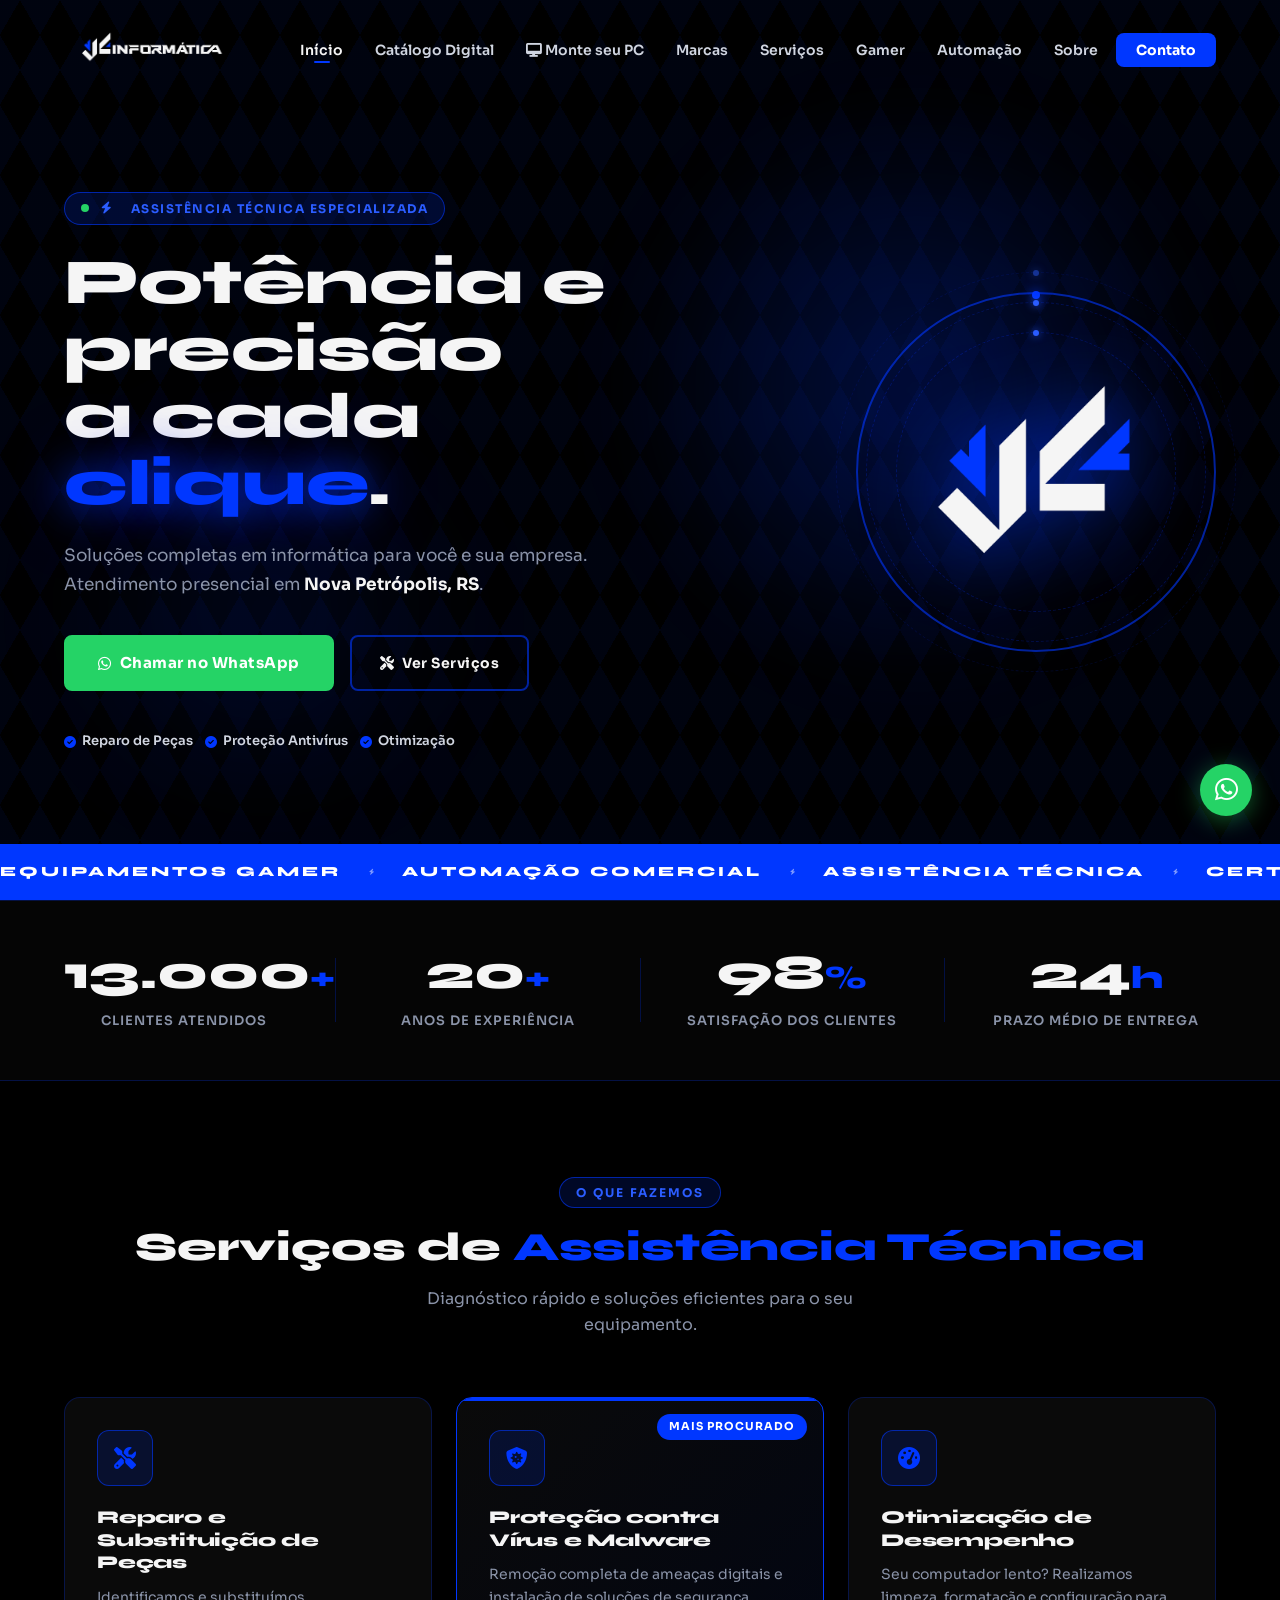
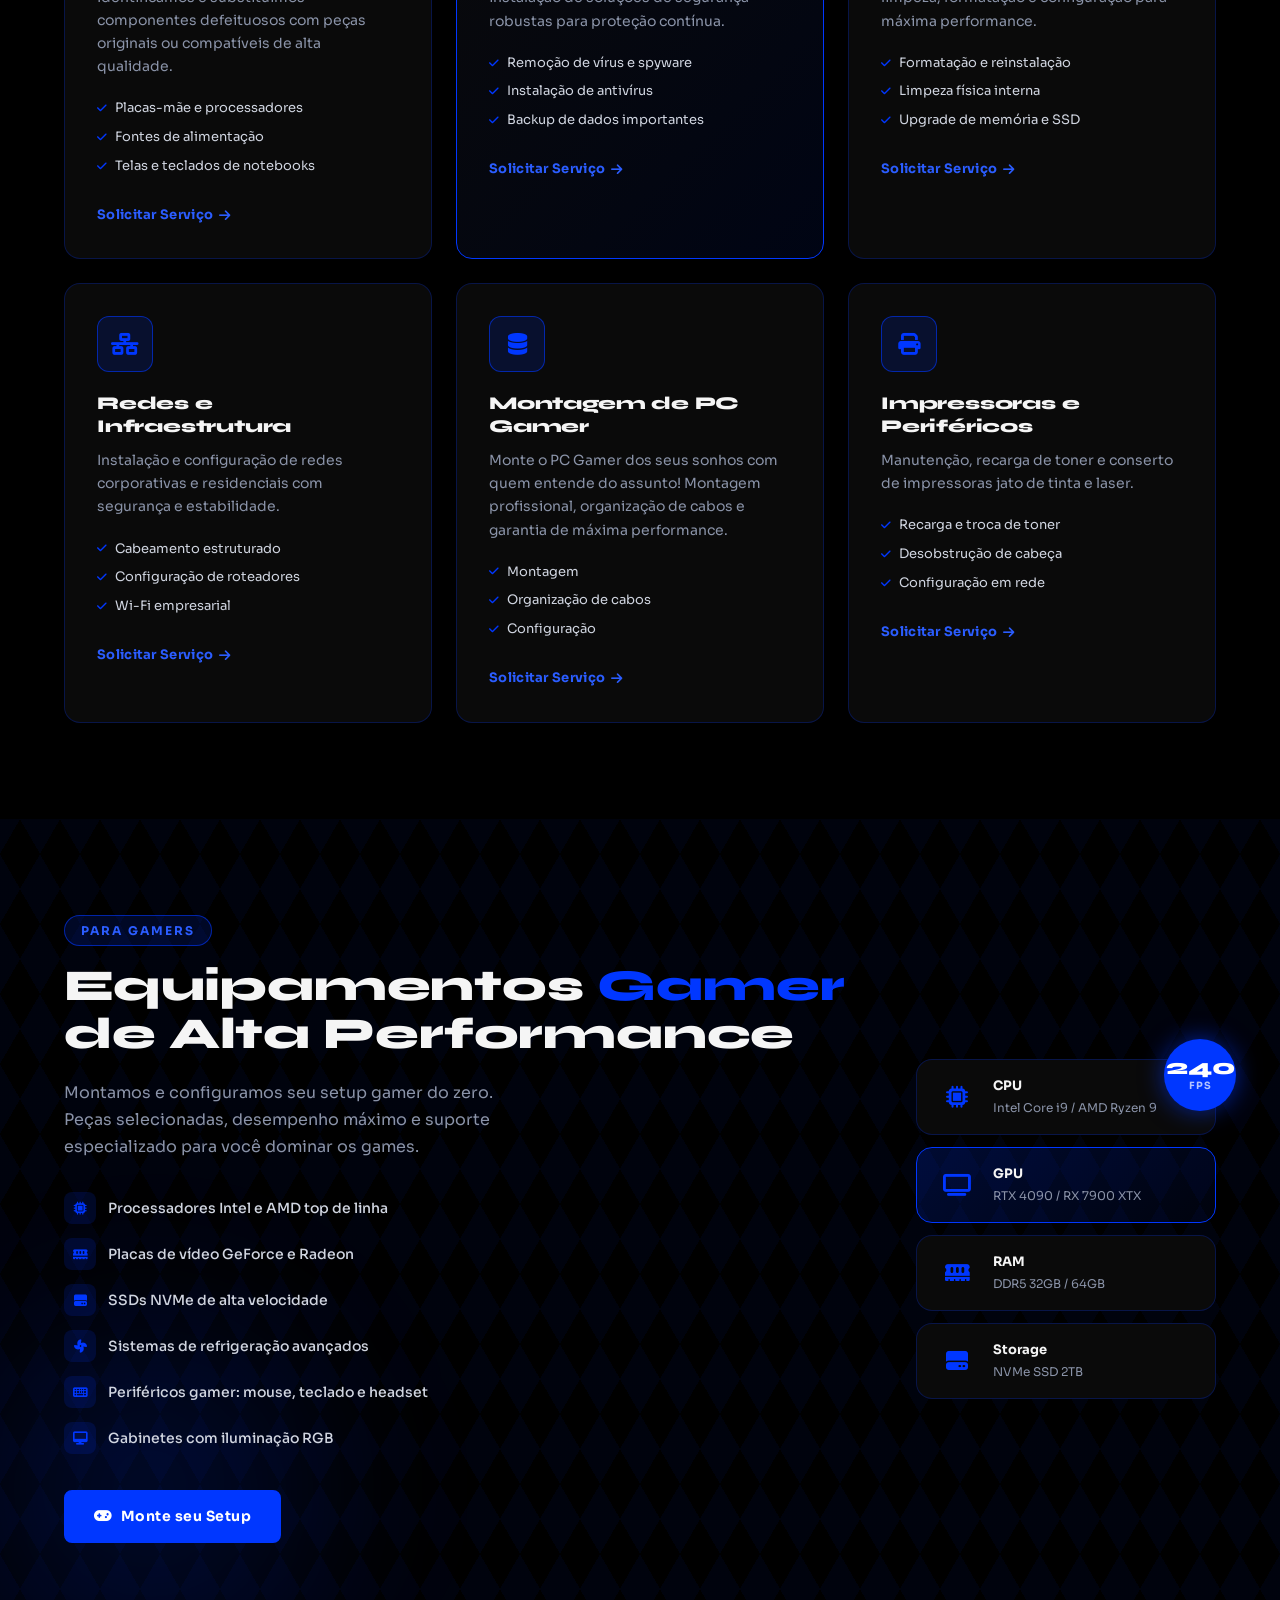
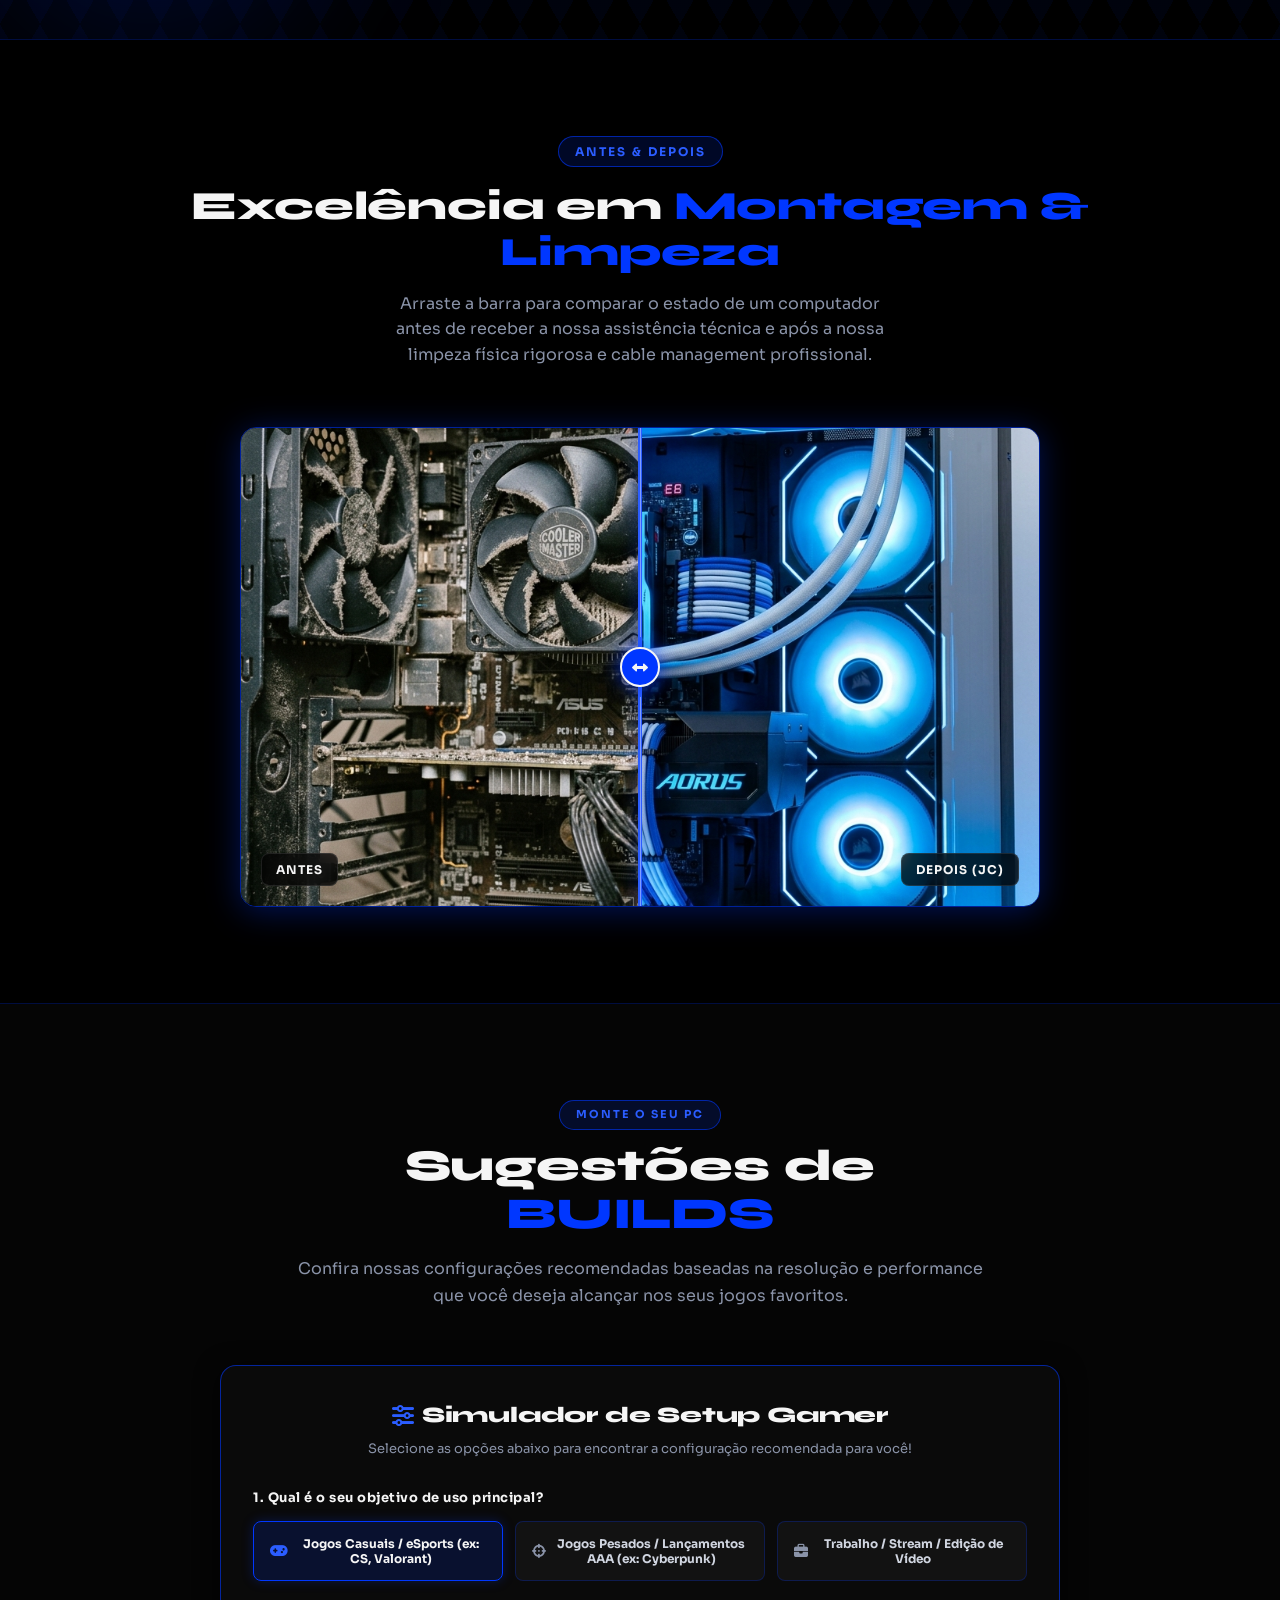
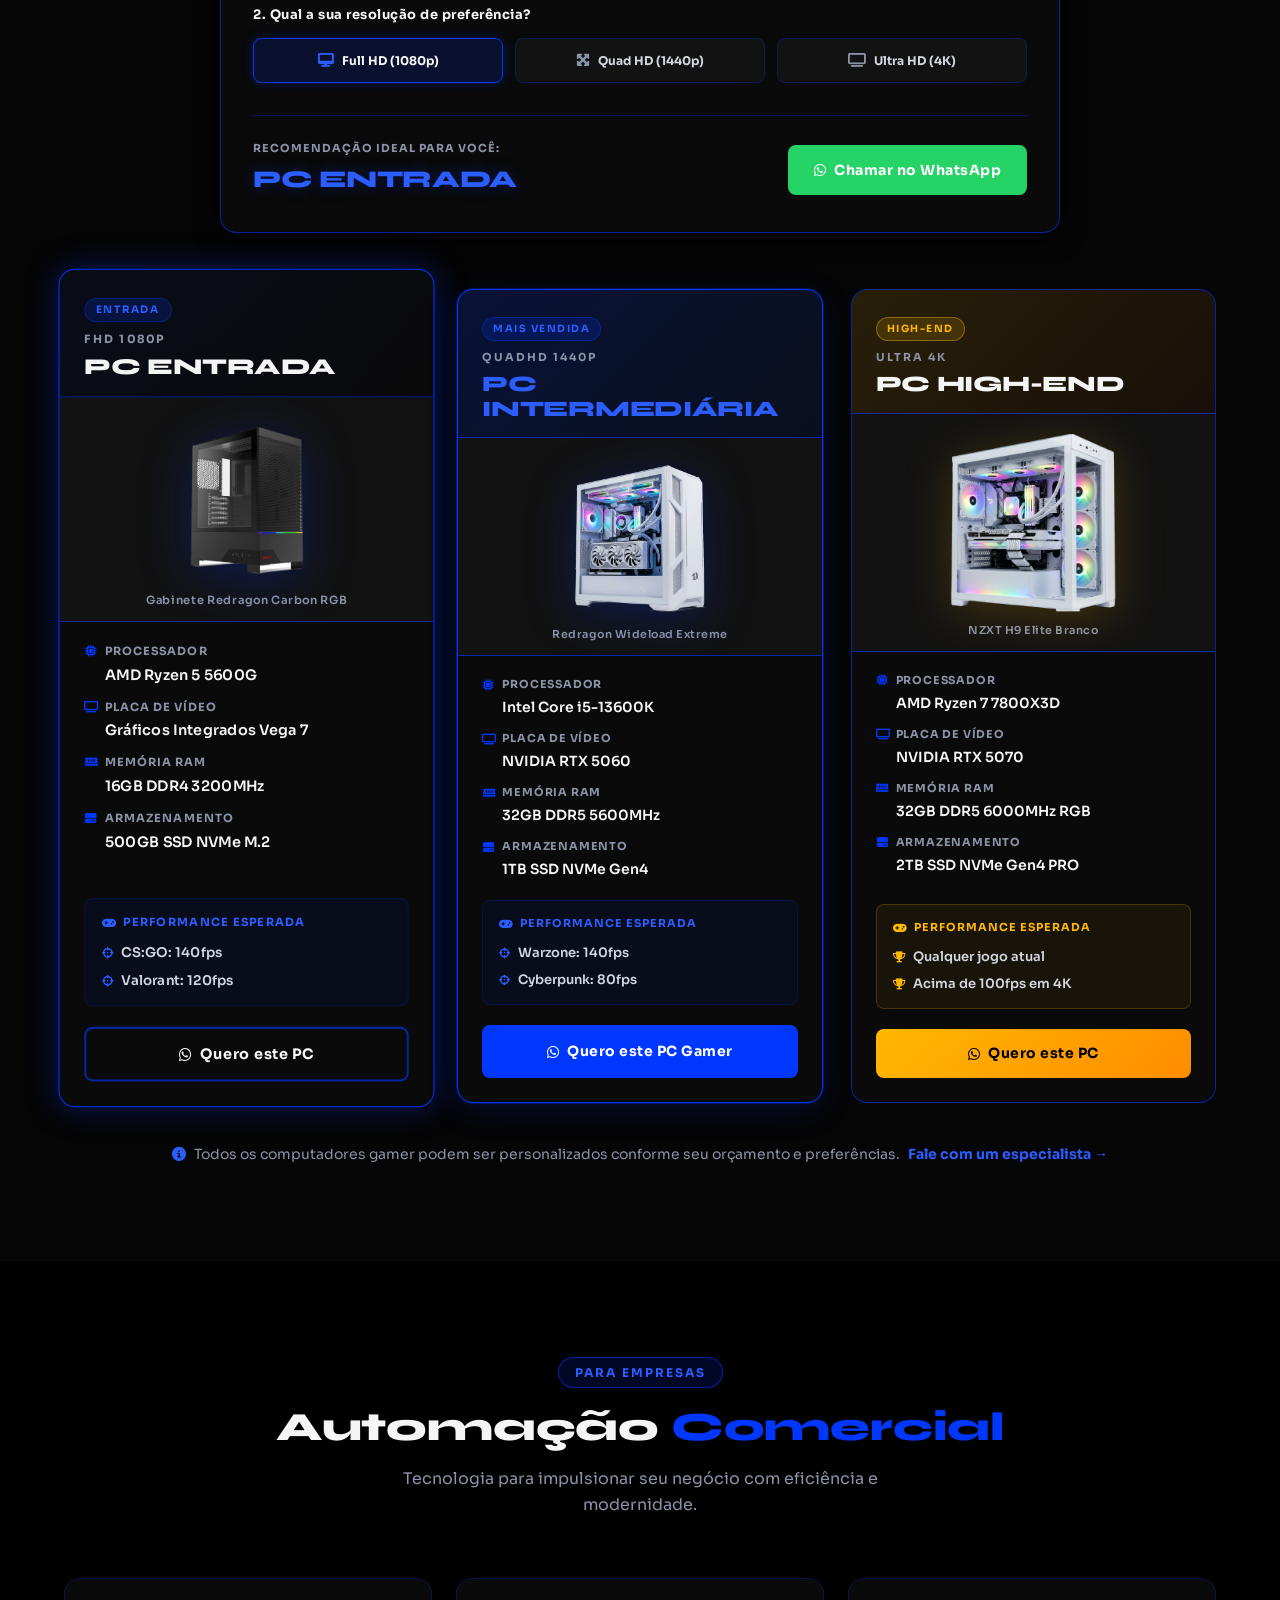
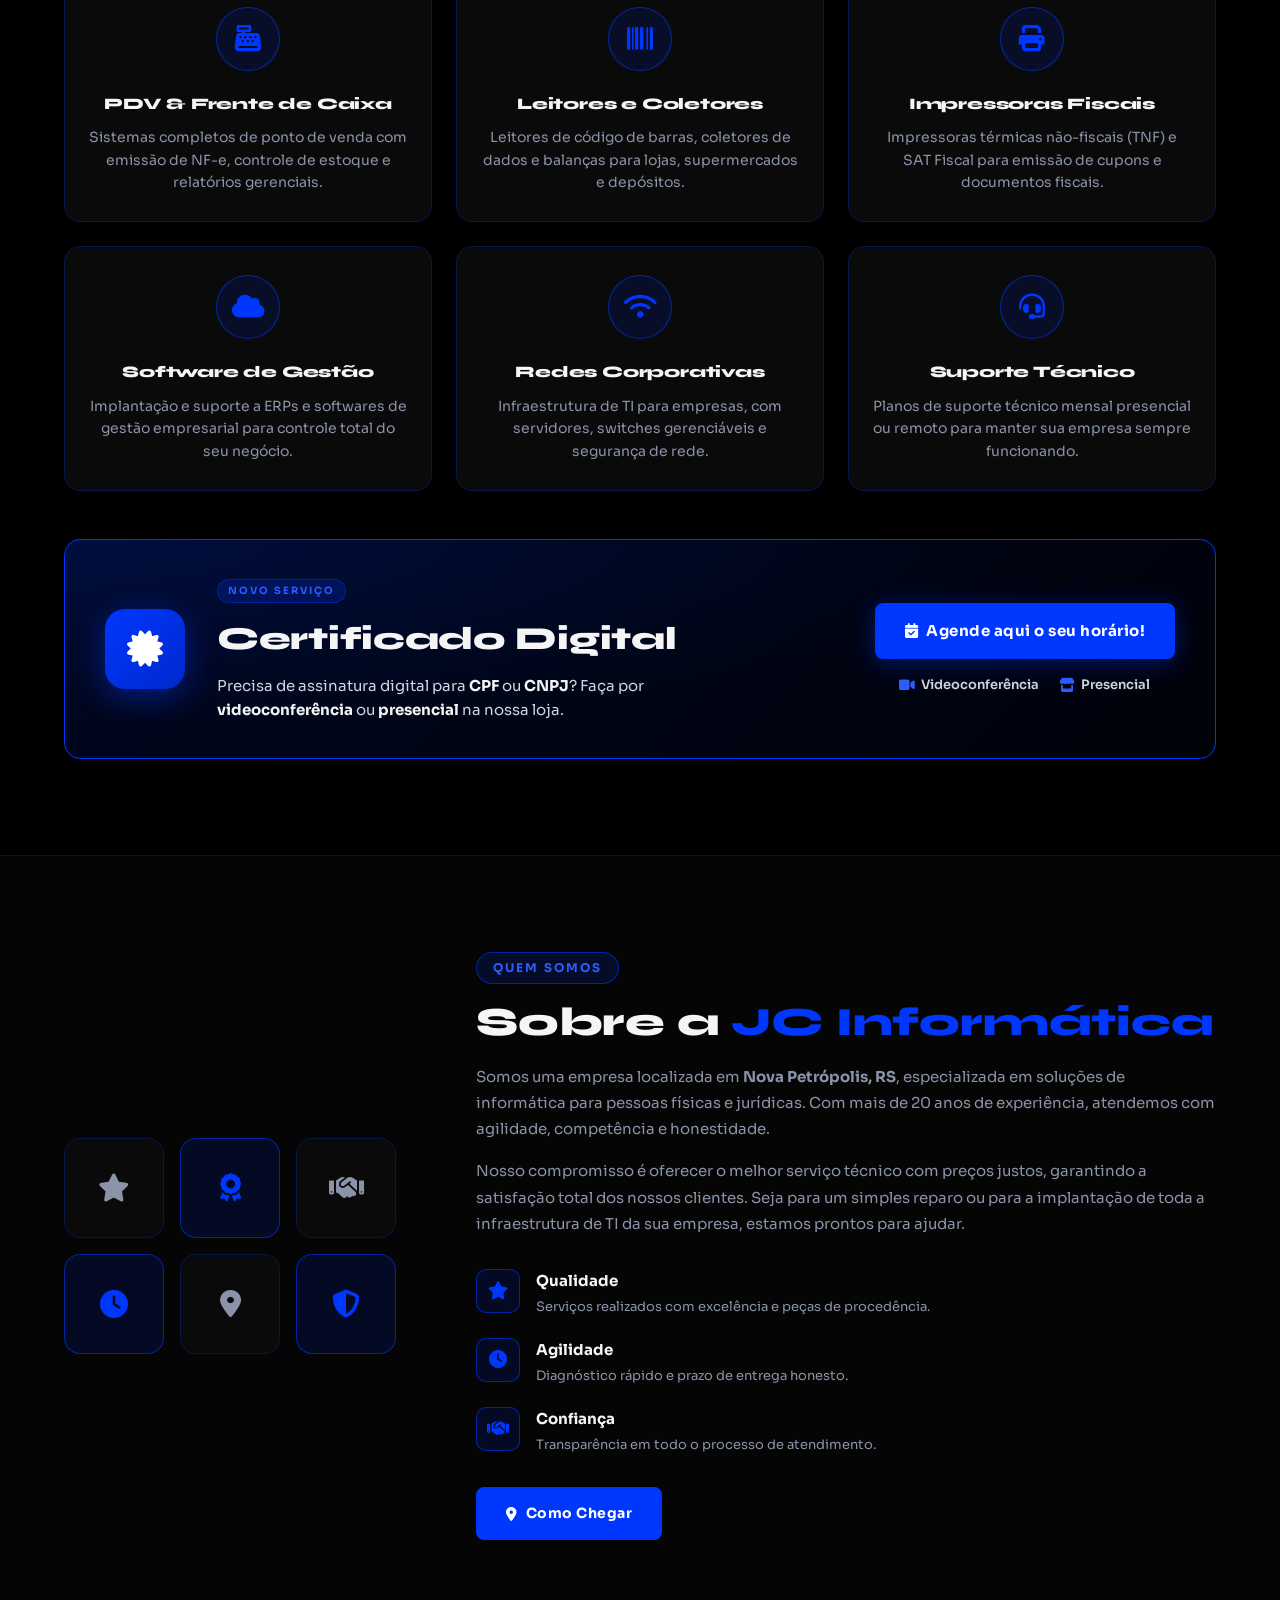
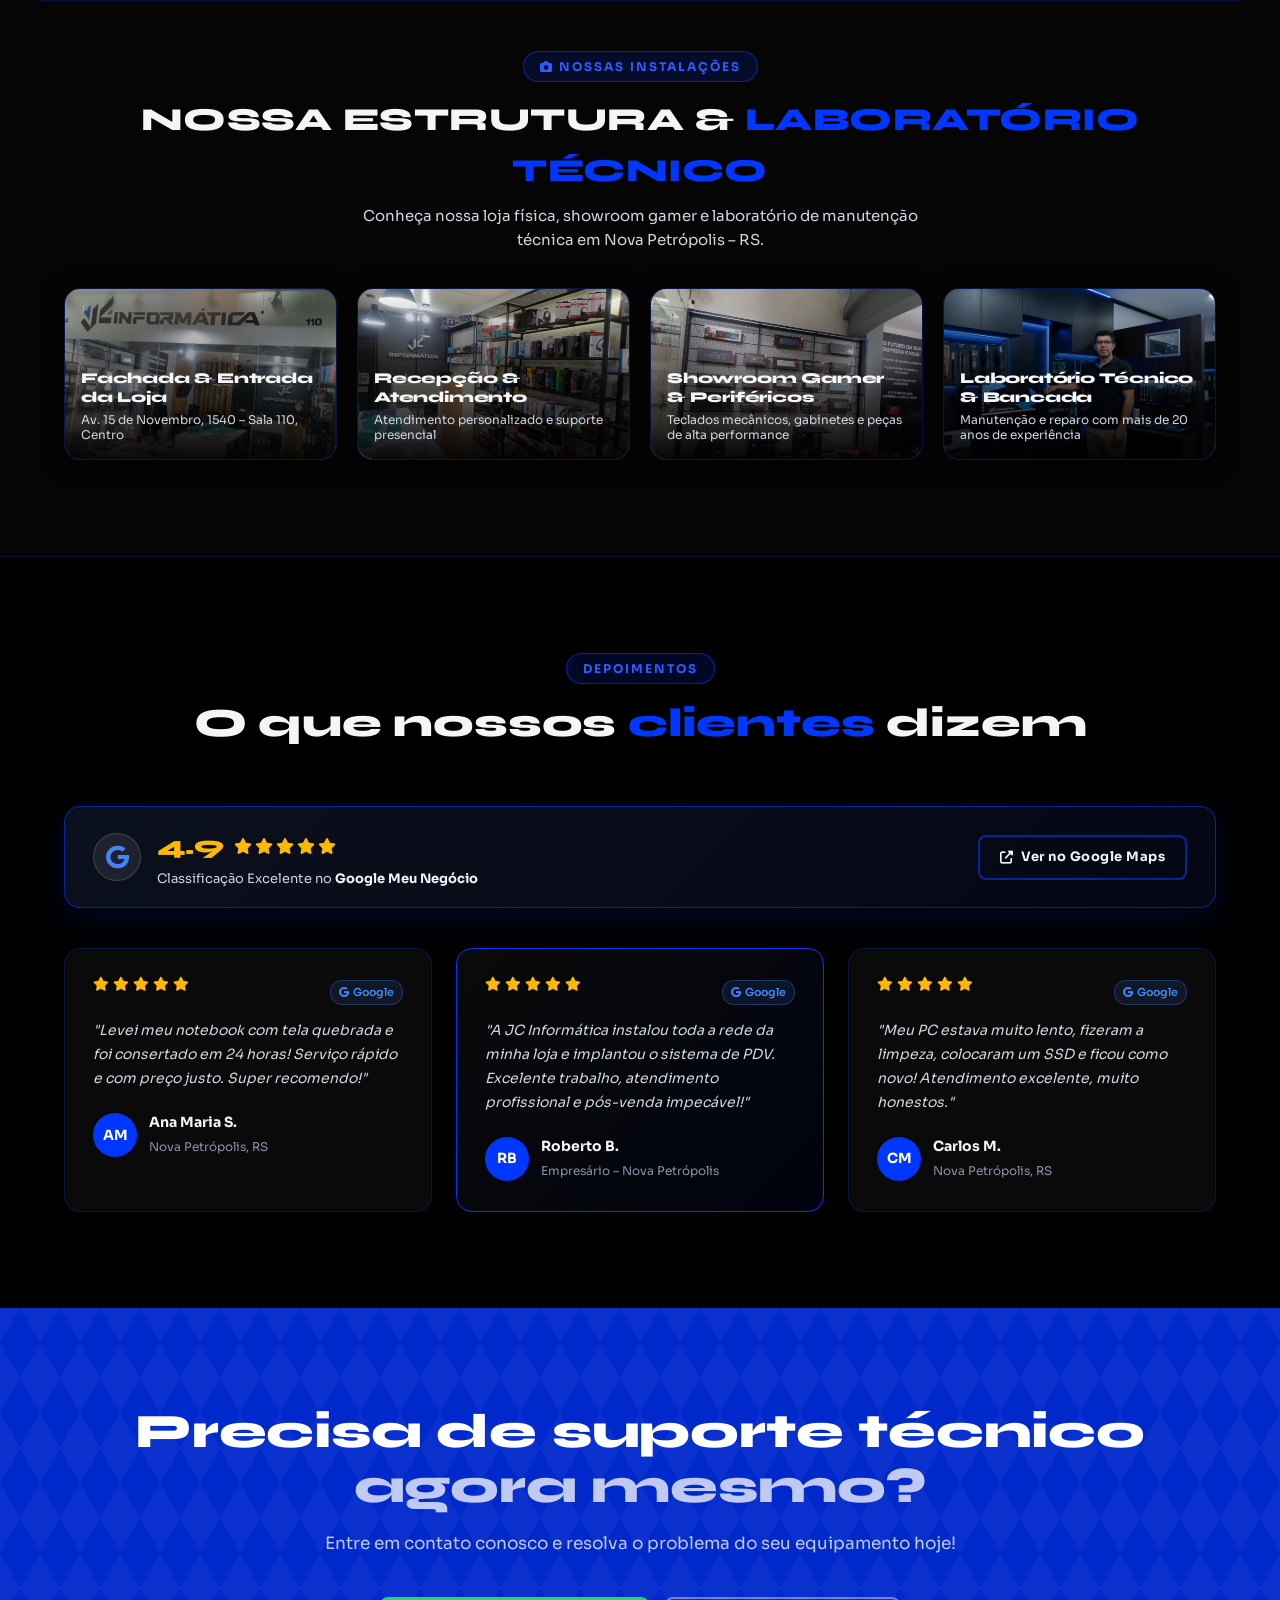
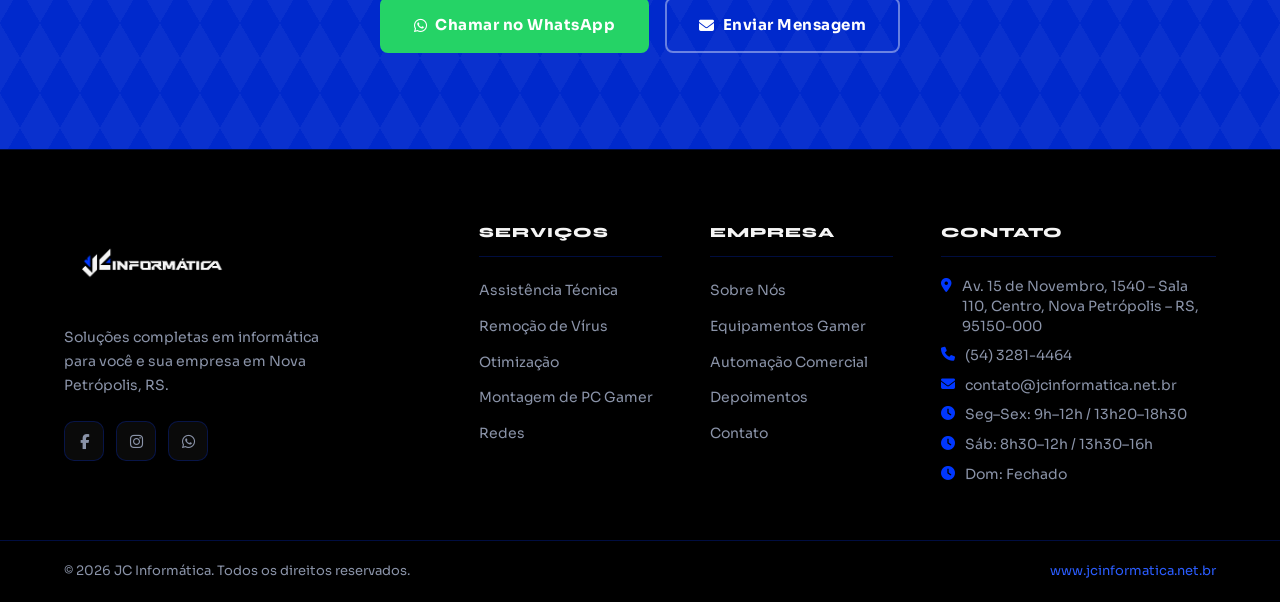
==== commit 0166d209: "Aplicar Paleta e Tipografia Oficial da marca JC Informatica (Preto Absoluto #000000, Azul Cosmico #0" ====
--- a/index.html
+++ b/index.html
@@ -81,10 +81,10 @@
   }
   </script>
 
-  <link rel="stylesheet" href="css/style.css?v=20" />
+  <link rel="stylesheet" href="css/style.css?v=20260817_v500" />
   <link rel="preconnect" href="https://fonts.googleapis.com" />
   <link rel="preconnect" href="https://fonts.gstatic.com" crossorigin />
-  <link href="https://fonts.googleapis.com/css2?family=Barlow+Condensed:ital,wght@0,700;0,800;0,900;1,900&family=Sora:wght@300;400;500;600;700;800&display=swap" rel="stylesheet" />
+  <link href="https://fonts.googleapis.com/css2?family=Barlow+Condensed:wght@800;900&family=Sora:wght@300;400;600;700;800&family=Syne:wght@800;900&display=swap" rel="stylesheet" />
   <link rel="stylesheet" href="https://cdn.jsdelivr.net/npm/@fortawesome/fontawesome-free@6.4.0/css/all.min.css" />
 </head>
 <body>
--- a/css/style.css
+++ b/css/style.css
@@ -1,49 +1,59 @@
 /* ============================================================
-   JC Informática — Main Stylesheet
+   JC Informática — Identidade Visual Oficial
    Paleta Oficial:
-     Preto Absoluto  #000000  (R0 G0 B0)
-     Azul Cósmico    #0037FF  (R0 G55 B255)
-     Branco Nebuloso #F5F5F5  (R245 G245 B245)
+     Preto Absoluto  #000000 (R0 G0 B0)
+     Azul Cósmico    #0037FF (R0 G55 B255)
+     Branco Nebuloso #F5F5F5 (R245 G245 B245)
    Tipografia Oficial:
-     Basement Grotesque Black — Títulos e Nome
+     Basement Grotesque Black — Nome e Títulos
      Sora                     — Textos e Parágrafos
    ============================================================ */
 
-/* ---------- CSS VARIABLES ---------- */
+/* ---------- CSS VARIABLES OFICIAIS ---------- */
 :root {
-  /* === PALETA OFICIAL === */
+  /* === PALETA OFICIAL DA MARCA === */
   --blue:        #0037FF;          /* Azul Cósmico */
-  --blue-light:  #2955FF;          /* Azul Cósmico clareado */
+  --blue-light:  #2B5DFF;          /* Azul Cósmico em destaque */
   --blue-dark:   #0029CC;          /* Azul Cósmico escurecido */
-  --blue-glow:   rgba(0, 55, 255, 0.35);
+  --blue-glow:   rgba(0, 55, 255, 0.4);
   --black:       #000000;          /* Preto Absoluto */
-  --dark:        #05080F;          /* Fundo principal (quase preto) */
-  --dark-2:      #080D1A;          /* Fundo seções alternadas */
-  --dark-3:      #0C1220;          /* Cards e painéis */
-  --dark-4:      #101828;          /* Inputs e fundos internos */
+  --dark:        #000000;          /* Fundo Preto Absoluto */
+  --dark-2:      #050505;          /* Fundo Seções (Preto Absoluto 2) */
+  --dark-3:      #0A0A0A;          /* Fundo Cards e Painéis */
+  --dark-4:      #121212;          /* Fundo Inputs e Elementos */
   --white:       #F5F5F5;          /* Branco Nebuloso */
   --gray:        #8A93A8;
-  --gray-light:  #BEC6D8;
-  --border:      rgba(0, 55, 255, 0.2);
-  --border-glow: rgba(0, 55, 255, 0.5);
-
-  /* === TIPOGRAFIA OFICIAL === */
-  --font-title:   'Barlow Condensed', 'Sora', sans-serif; /* Títulos (Basement Grotesque Black) */
-  --font-main:    'Sora', sans-serif;                      /* Textos */
-  --font-display: 'Barlow Condensed', 'Sora', sans-serif; /* Display */
+  --gray-light:  #D0D5E0;
+  --border:      rgba(0, 55, 255, 0.25);
+  --border-glow: rgba(0, 55, 255, 0.6);
+
+  /* === TIPOGRAFIA OFICIAL DA MARCA === */
+  --font-title:   'Basement Grotesque', 'Syne', 'Barlow Condensed', 'Sora', sans-serif; /* Títulos (Basement Grotesque Black) */
+  --font-main:    'Sora', sans-serif;                                                  /* Textos (Sora) */
+  --font-display: 'Basement Grotesque', 'Syne', 'Barlow Condensed', 'Sora', sans-serif;
 
   --radius:    8px;
   --radius-lg: 16px;
-  --shadow:    0 4px 24px rgba(0,0,0,0.5);
-  --shadow-blue: 0 4px 32px rgba(0,55,255,0.3);
+  --shadow:    0 4px 24px rgba(0,0,0,0.8);
+  --shadow-blue: 0 4px 32px rgba(0,55,255,0.35);
 
   --transition: all 0.3s cubic-bezier(0.4, 0, 0.2, 1);
   --nav-height: 100px;
 }
 
-/* ---------- FONTES OFICIAIS ---------- */
-/* Basement Grotesque Black (títulos) → Barlow Condensed Black via Google Fonts
-   Sora (textos) → Google Fonts                                                */
+/* ---------- TIPOGRAFIA OFICIAL: REGRAS DE TÍTULOS E TEXTOS ---------- */
+h1, h2, h3, h4, h5, h6,
+.hero-title,
+.banner-title,
+.section-header h2,
+.product-page-title,
+.features-box-title,
+.related-section-title,
+.admin-header-title {
+  font-family: var(--font-title) !important;
+  font-weight: 900 !important;
+  letter-spacing: -0.2px;
+}
 
 
 /* ---------- RESET & BASE ---------- */
@@ -4071,6 +4081,10 @@
   padding: 3px 10px;
   border-radius: 12px;
   font-weight: 600;
+  white-space: nowrap;
+  display: inline-flex;
+  align-items: center;
+  gap: 5px;
 }
 
 .showcase-short-desc {
@@ -4142,6 +4156,340 @@
   box-shadow: 0 8px 32px rgba(0, 200, 83, 0.6) !important;
 }
 
-
-
-
+/* ============================================================
+   ADMIN REDESIGN (SHOPIFY / TINY ERP STYLE)
+   ============================================================ */
+.admin-filter-bar {
+  background: var(--dark-3);
+  border: 1px solid var(--border);
+  border-radius: var(--radius-lg);
+  padding: 16px 20px;
+  margin-bottom: 20px;
+  display: flex;
+  gap: 14px;
+  align-items: center;
+  flex-wrap: wrap;
+}
+
+.admin-search-wrapper {
+  position: relative;
+  flex: 1;
+  min-width: 260px;
+}
+
+.admin-search-wrapper i {
+  position: absolute;
+  left: 14px;
+  top: 50%;
+  transform: translateY(-50%);
+  color: var(--blue-light);
+  font-size: 14px;
+}
+
+.admin-search-input {
+  width: 100%;
+  padding: 10px 14px 10px 40px;
+  background: var(--dark);
+  border: 1px solid var(--border);
+  border-radius: var(--radius);
+  color: var(--white);
+  font-size: 14px;
+  transition: var(--transition);
+}
+
+.admin-search-input:focus {
+  border-color: var(--blue);
+  box-shadow: 0 0 12px rgba(0, 55, 255, 0.3);
+  outline: none;
+}
+
+.admin-filter-select {
+  background: var(--dark);
+  border: 1px solid var(--border);
+  border-radius: var(--radius);
+  color: var(--gray-light);
+  padding: 10px 14px;
+  font-size: 13px;
+  cursor: pointer;
+  min-width: 150px;
+  transition: var(--transition);
+}
+
+.admin-filter-select:focus, .admin-filter-select:hover {
+  border-color: var(--blue-light);
+  color: var(--white);
+}
+
+/* Modal Tabs Navigation */
+.admin-tabs-nav {
+  display: flex;
+  gap: 8px;
+  background: var(--dark-2);
+  border-bottom: 1px solid var(--border);
+  padding: 0 20px;
+  margin-bottom: 20px;
+}
+
+.admin-tab-btn {
+  background: transparent;
+  border: none;
+  border-bottom: 3px solid transparent;
+  color: var(--gray);
+  font-family: var(--font-main);
+  font-size: 14px;
+  font-weight: 600;
+  padding: 14px 18px;
+  cursor: pointer;
+  display: flex;
+  align-items: center;
+  gap: 8px;
+  transition: var(--transition);
+}
+
+.admin-tab-btn i {
+  font-size: 15px;
+}
+
+.admin-tab-btn:hover {
+  color: var(--white);
+  background: rgba(255, 255, 255, 0.03);
+}
+
+.admin-tab-btn.active {
+  color: var(--blue-light);
+  border-bottom-color: var(--blue);
+  background: rgba(0, 55, 255, 0.08);
+}
+
+.admin-tab-pane {
+  display: none;
+  padding: 10px 4px;
+}
+
+.admin-tab-pane.active {
+  display: block;
+}
+
+/* Compact Action Buttons in Table */
+.admin-actions-grid {
+  display: flex;
+  gap: 6px;
+  align-items: center;
+  flex-wrap: wrap;
+}
+
+.btn-action-sm {
+  font-size: 12px;
+  font-weight: 700;
+  padding: 6px 10px;
+  border-radius: 6px;
+  border: 1px solid transparent;
+  cursor: pointer;
+  display: inline-flex;
+  align-items: center;
+  gap: 5px;
+  transition: all 0.2s ease;
+  white-space: nowrap;
+}
+
+.btn-action-edit {
+  background: rgba(0, 55, 255, 0.15);
+  color: var(--blue-light);
+  border-color: rgba(0, 55, 255, 0.3);
+}
+
+.btn-action-edit:hover {
+  background: var(--blue);
+  color: #fff;
+}
+
+.btn-action-photos {
+  background: rgba(255, 184, 0, 0.15);
+  color: #FFB800;
+  border-color: rgba(255, 184, 0, 0.3);
+}
+
+.btn-action-photos:hover {
+  background: #FFB800;
+  color: #000;
+}
+
+.btn-action-share {
+  background: rgba(0, 200, 83, 0.15);
+  color: #00C853;
+  border-color: rgba(0, 200, 83, 0.3);
+}
+
+.btn-action-share:hover {
+  background: #00C853;
+  color: #fff;
+}
+
+.btn-action-view {
+  background: rgba(156, 39, 176, 0.15);
+  color: #BA68C8;
+  border-color: rgba(156, 39, 176, 0.3);
+}
+
+.btn-action-view:hover {
+  background: #9C27B0;
+  color: #fff;
+}
+
+.btn-action-duplicate {
+  background: rgba(33, 150, 243, 0.15);
+  color: #64B5F6;
+  border-color: rgba(33, 150, 243, 0.3);
+}
+
+.btn-action-duplicate:hover {
+  background: #2196F3;
+  color: #fff;
+}
+
+.btn-action-delete {
+  background: rgba(229, 57, 53, 0.15);
+  color: #EF5350;
+  border-color: rgba(229, 57, 53, 0.3);
+}
+
+.btn-action-delete:hover {
+  background: #E53935;
+  color: #fff;
+}
+
+.photo-preview-grid {
+  display: grid;
+  grid-template-columns: repeat(auto-fill, minmax(90px, 1fr));
+  gap: 10px;
+  margin-top: 12px;
+}
+
+.photo-preview-item {
+  width: 100%;
+  height: 90px;
+  border-radius: 8px;
+  overflow: hidden;
+  border: 1px solid var(--border);
+  position: relative;
+  background: #000;
+}
+
+.photo-preview-item img {
+  width: 100%;
+  height: 100%;
+  object-fit: cover;
+}
+
+/* ============================================================
+   BREADCRUMB STYLES
+   ============================================================ */
+.breadcrumb-nav {
+  padding: 110px 0 16px 0;
+  background: var(--dark-2);
+  border-bottom: 1px solid var(--border);
+}
+
+.breadcrumb-list {
+  display: flex !important;
+  align-items: center !important;
+  flex-wrap: wrap !important;
+  gap: 8px !important;
+  list-style: none !important;
+  padding: 0 !important;
+  margin: 0 !important;
+}
+
+.breadcrumb-list li {
+  display: flex !important;
+  align-items: center !important;
+  gap: 8px !important;
+  font-size: 13px !important;
+  color: var(--gray) !important;
+}
+
+.breadcrumb-list li i {
+  font-size: 10px !important;
+  color: var(--gray) !important;
+}
+
+.breadcrumb-list li a {
+  color: var(--gray-light) !important;
+  text-decoration: none !important;
+  transition: color 0.2s !important;
+}
+
+.breadcrumb-list li a:hover {
+  color: var(--blue-light) !important;
+}
+
+.breadcrumb-list li.active {
+  color: var(--white) !important;
+  font-weight: 600 !important;
+}
+
+/* ============================================================
+   PÁGINA DO PRODUTO COMPACTA (PRODUTO.HTML)
+   ============================================================ */
+.product-detail-section {
+  padding: 40px 0 80px 0 !important;
+}
+
+.product-detail-inner {
+  max-width: 1040px !important;
+  margin: 0 auto !important;
+  display: grid !important;
+  grid-template-columns: 440px 1fr !important;
+  gap: 36px !important;
+  align-items: start !important;
+}
+
+.product-gallery-block {
+  display: flex !important;
+  flex-direction: column !important;
+  gap: 14px !important;
+}
+
+.main-image-stage {
+  max-height: 380px !important;
+  aspect-ratio: 4 / 3 !important;
+  display: flex !important;
+  align-items: center !important;
+  justify-content: center !important;
+  background: var(--dark-2) !important;
+  border: 1px solid var(--border) !important;
+  border-radius: var(--radius-lg) !important;
+  overflow: hidden !important;
+  padding: 16px !important;
+  position: relative !important;
+}
+
+.main-image-stage img {
+  max-height: 100% !important;
+  max-width: 100% !important;
+  object-fit: contain !important;
+  border-radius: 6px !important;
+}
+
+.product-page-title {
+  font-size: 28px !important;
+  line-height: 1.25 !important;
+  margin-top: 8px !important;
+}
+
+@media (max-width: 992px) {
+  .product-detail-inner {
+    grid-template-columns: 1fr !important;
+    gap: 24px !important;
+  }
+  .main-image-stage {
+    max-height: 320px !important;
+  }
+}
+
+
+
+
+
+
+
